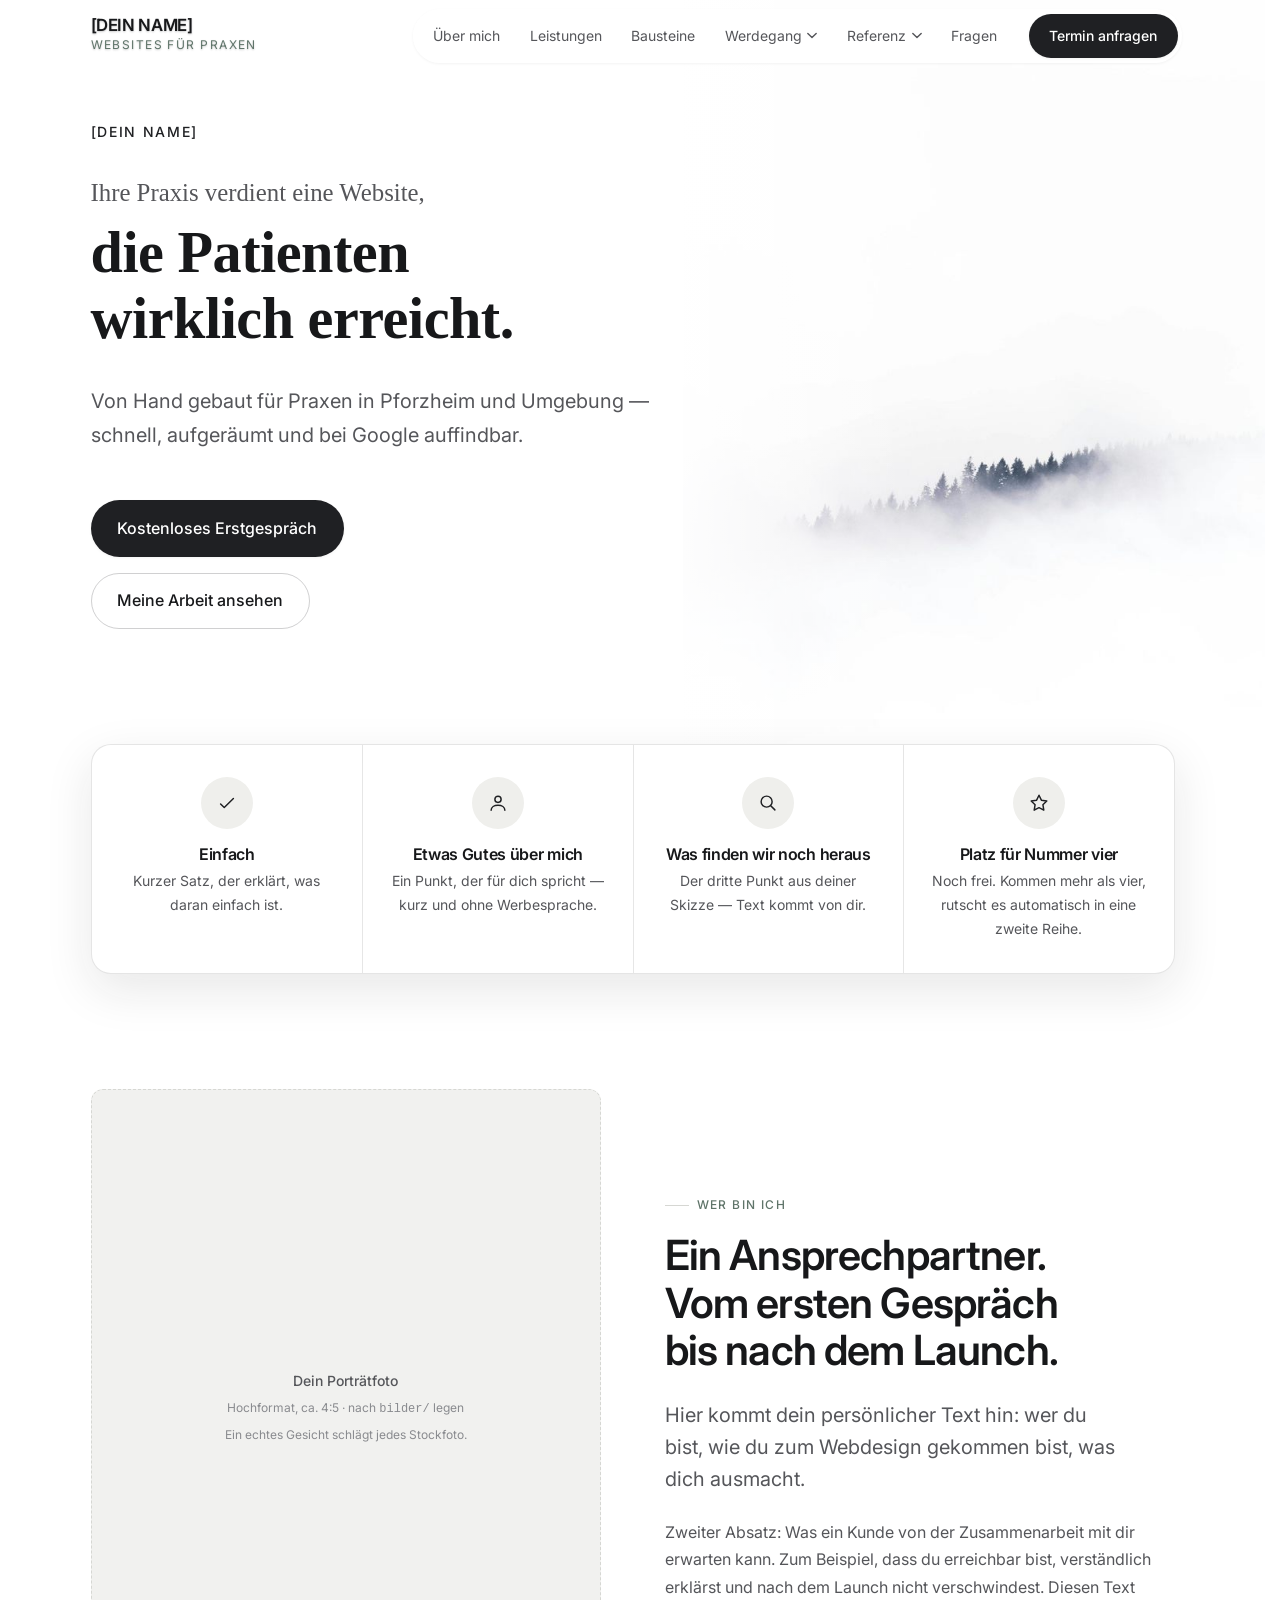
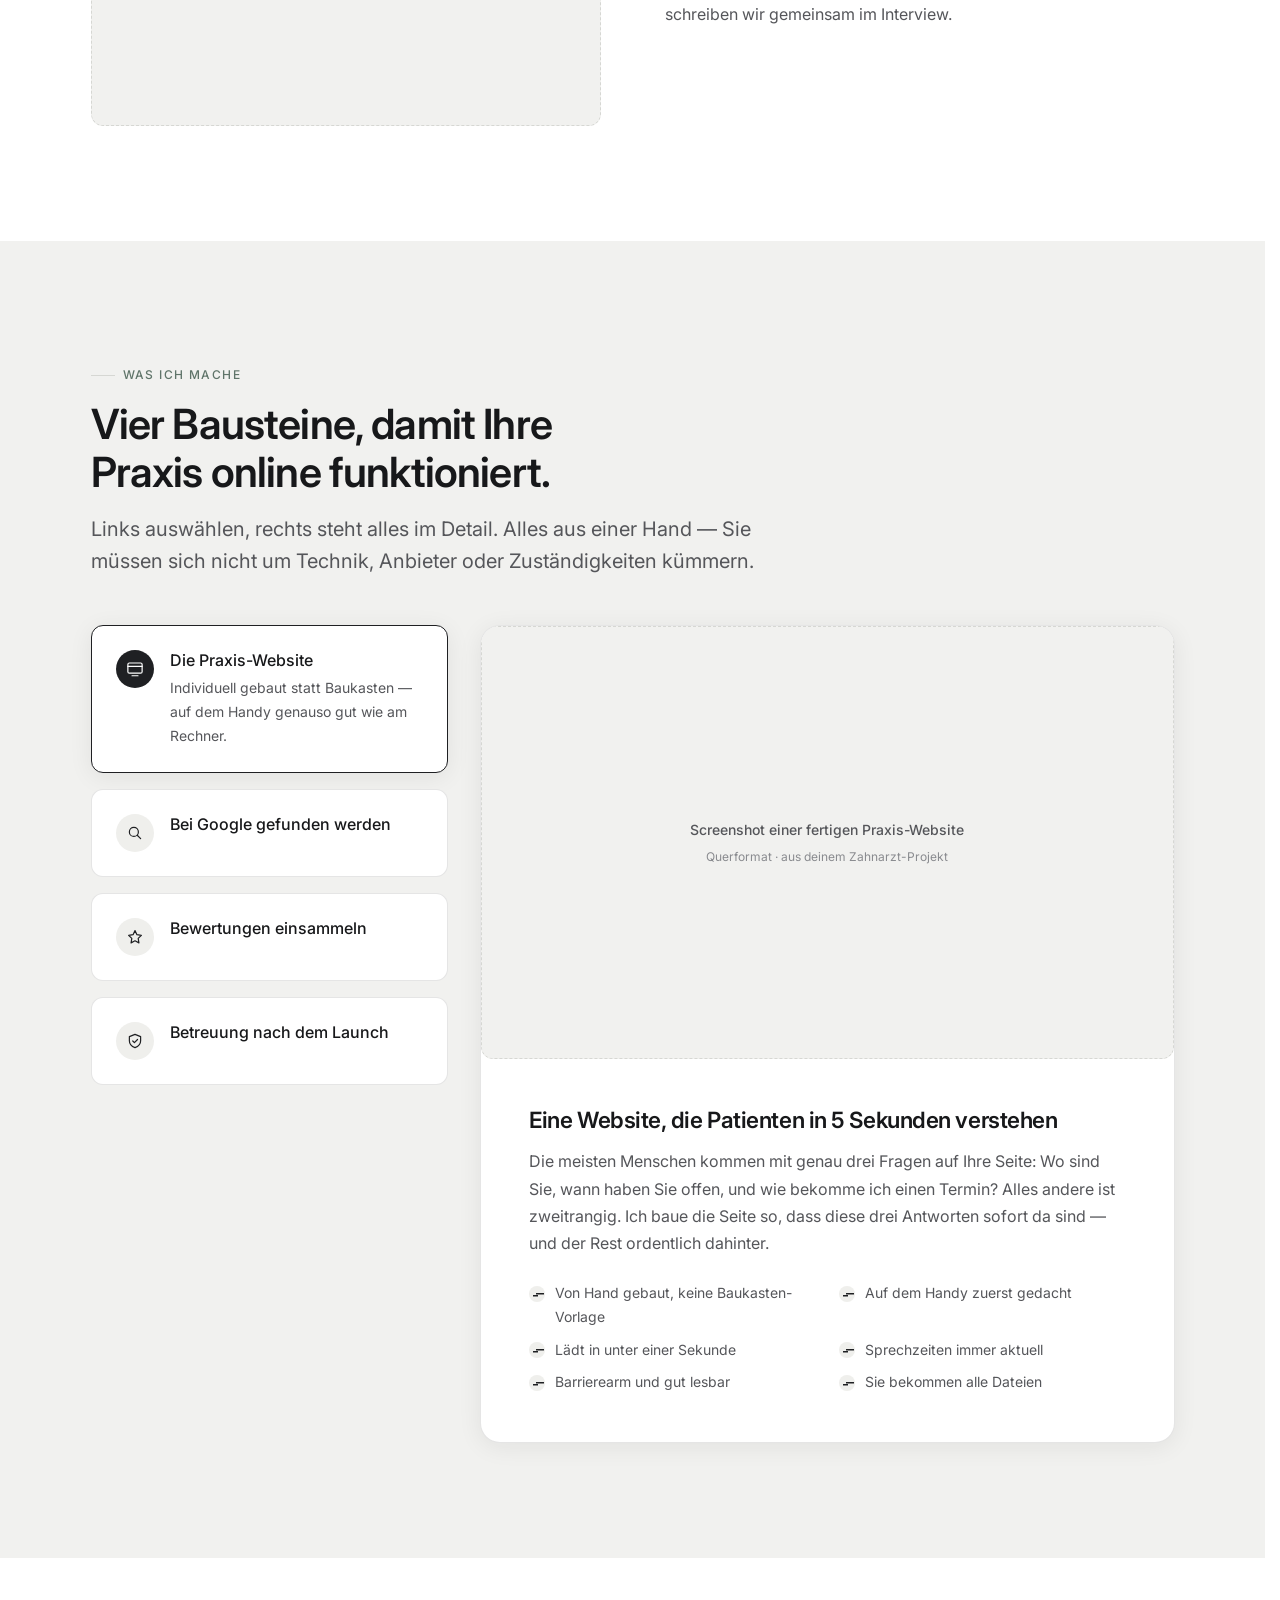
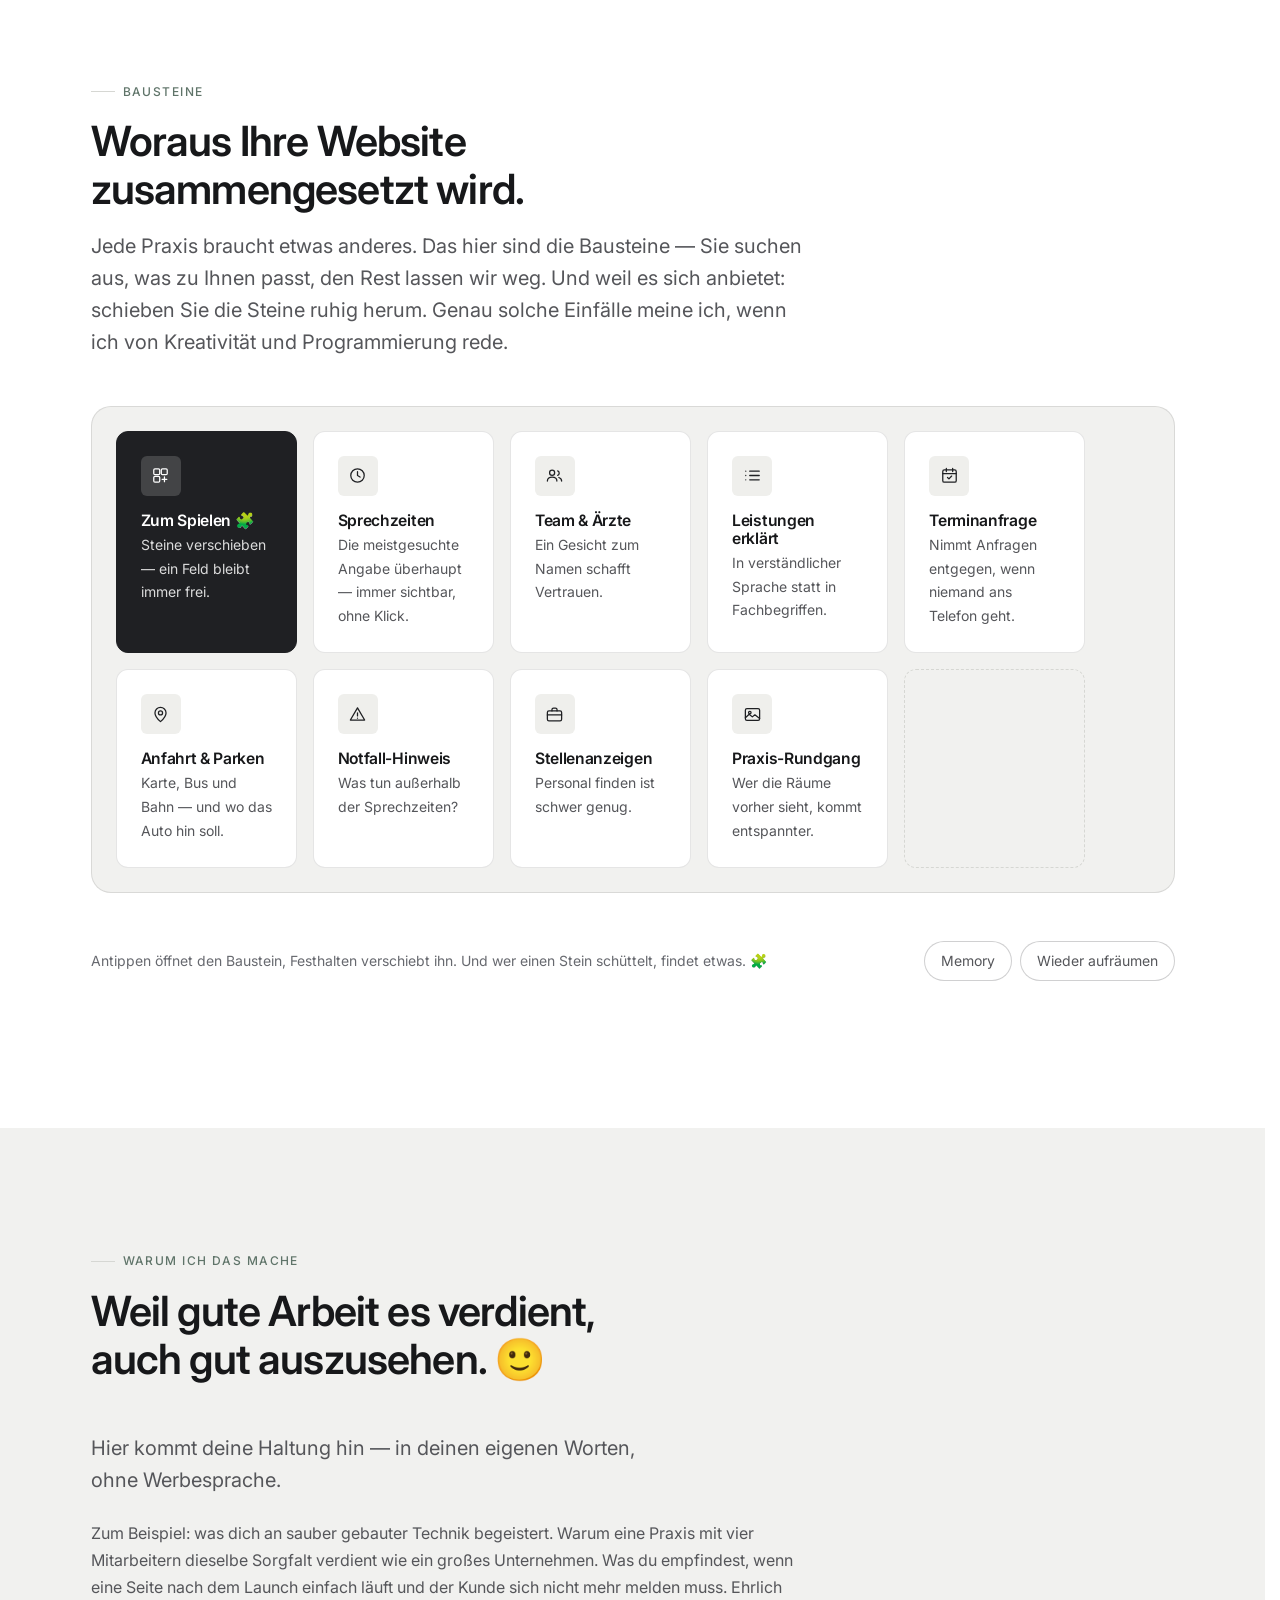
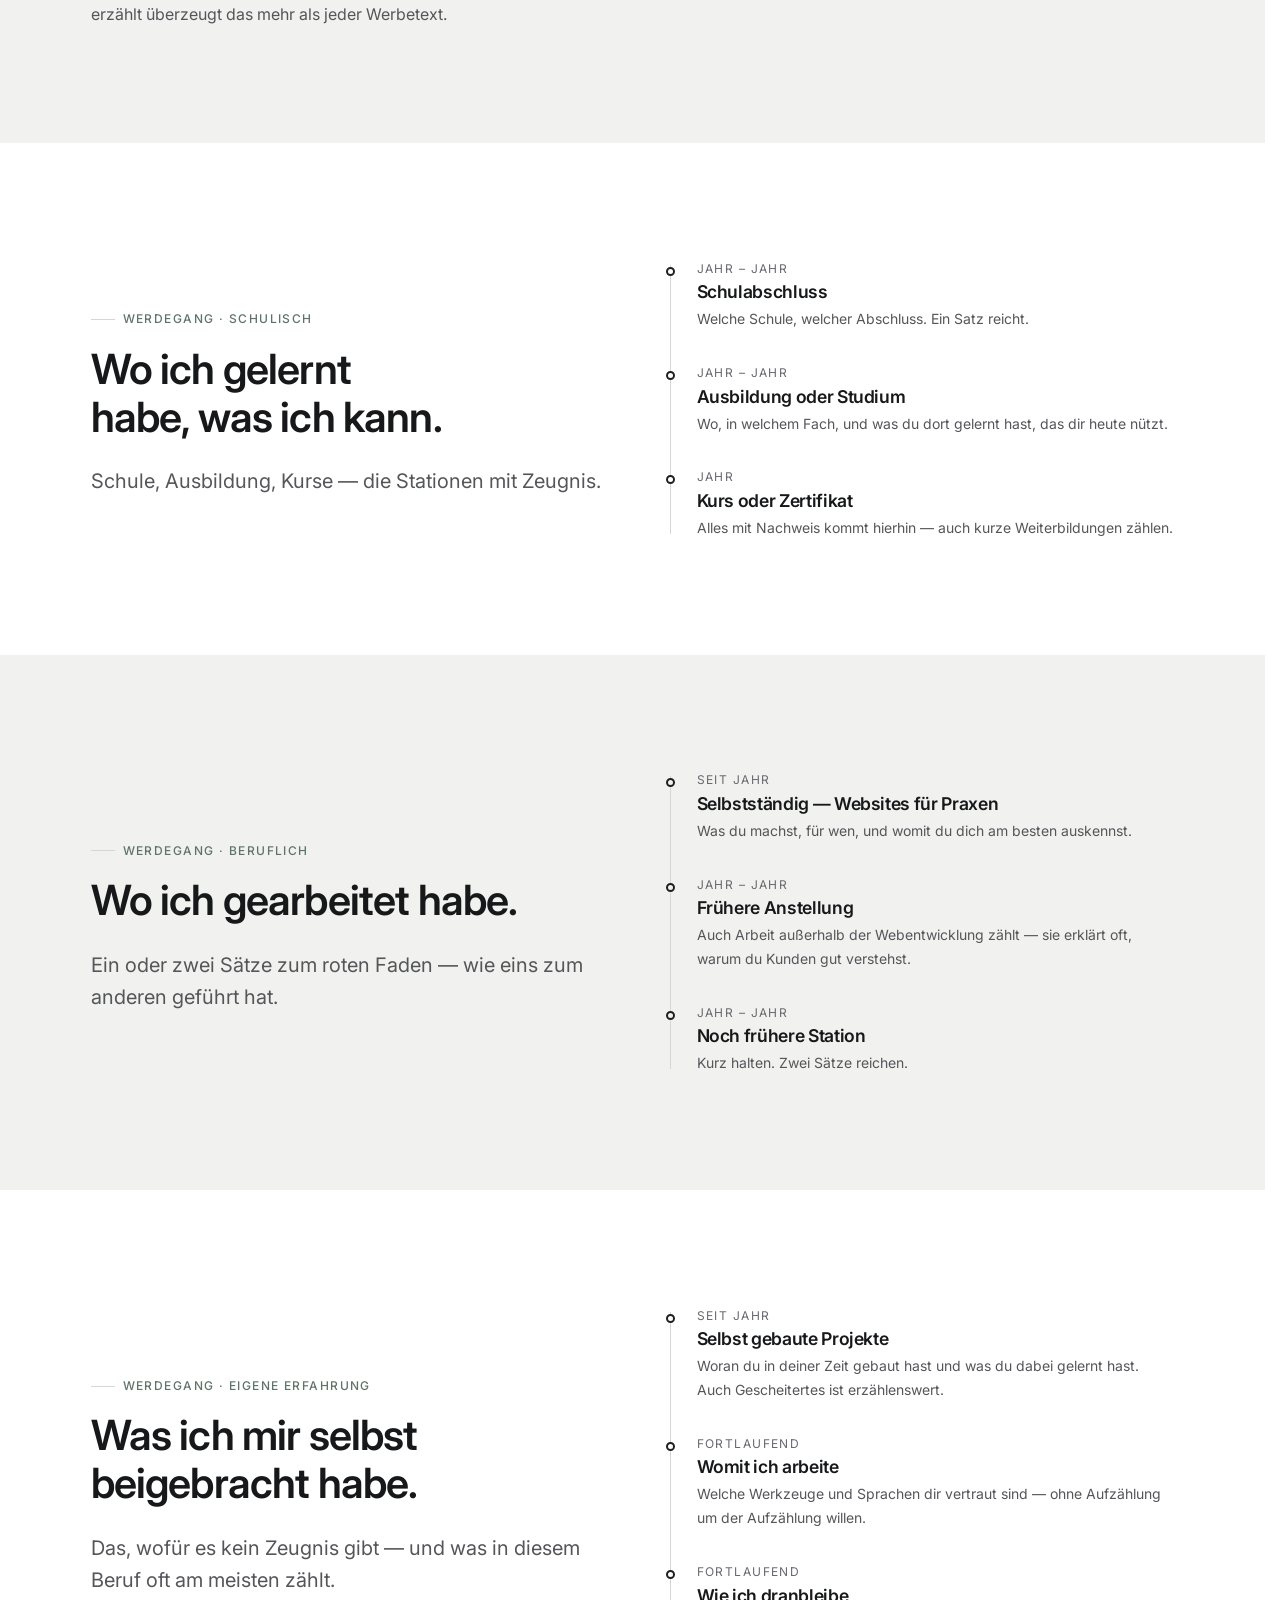
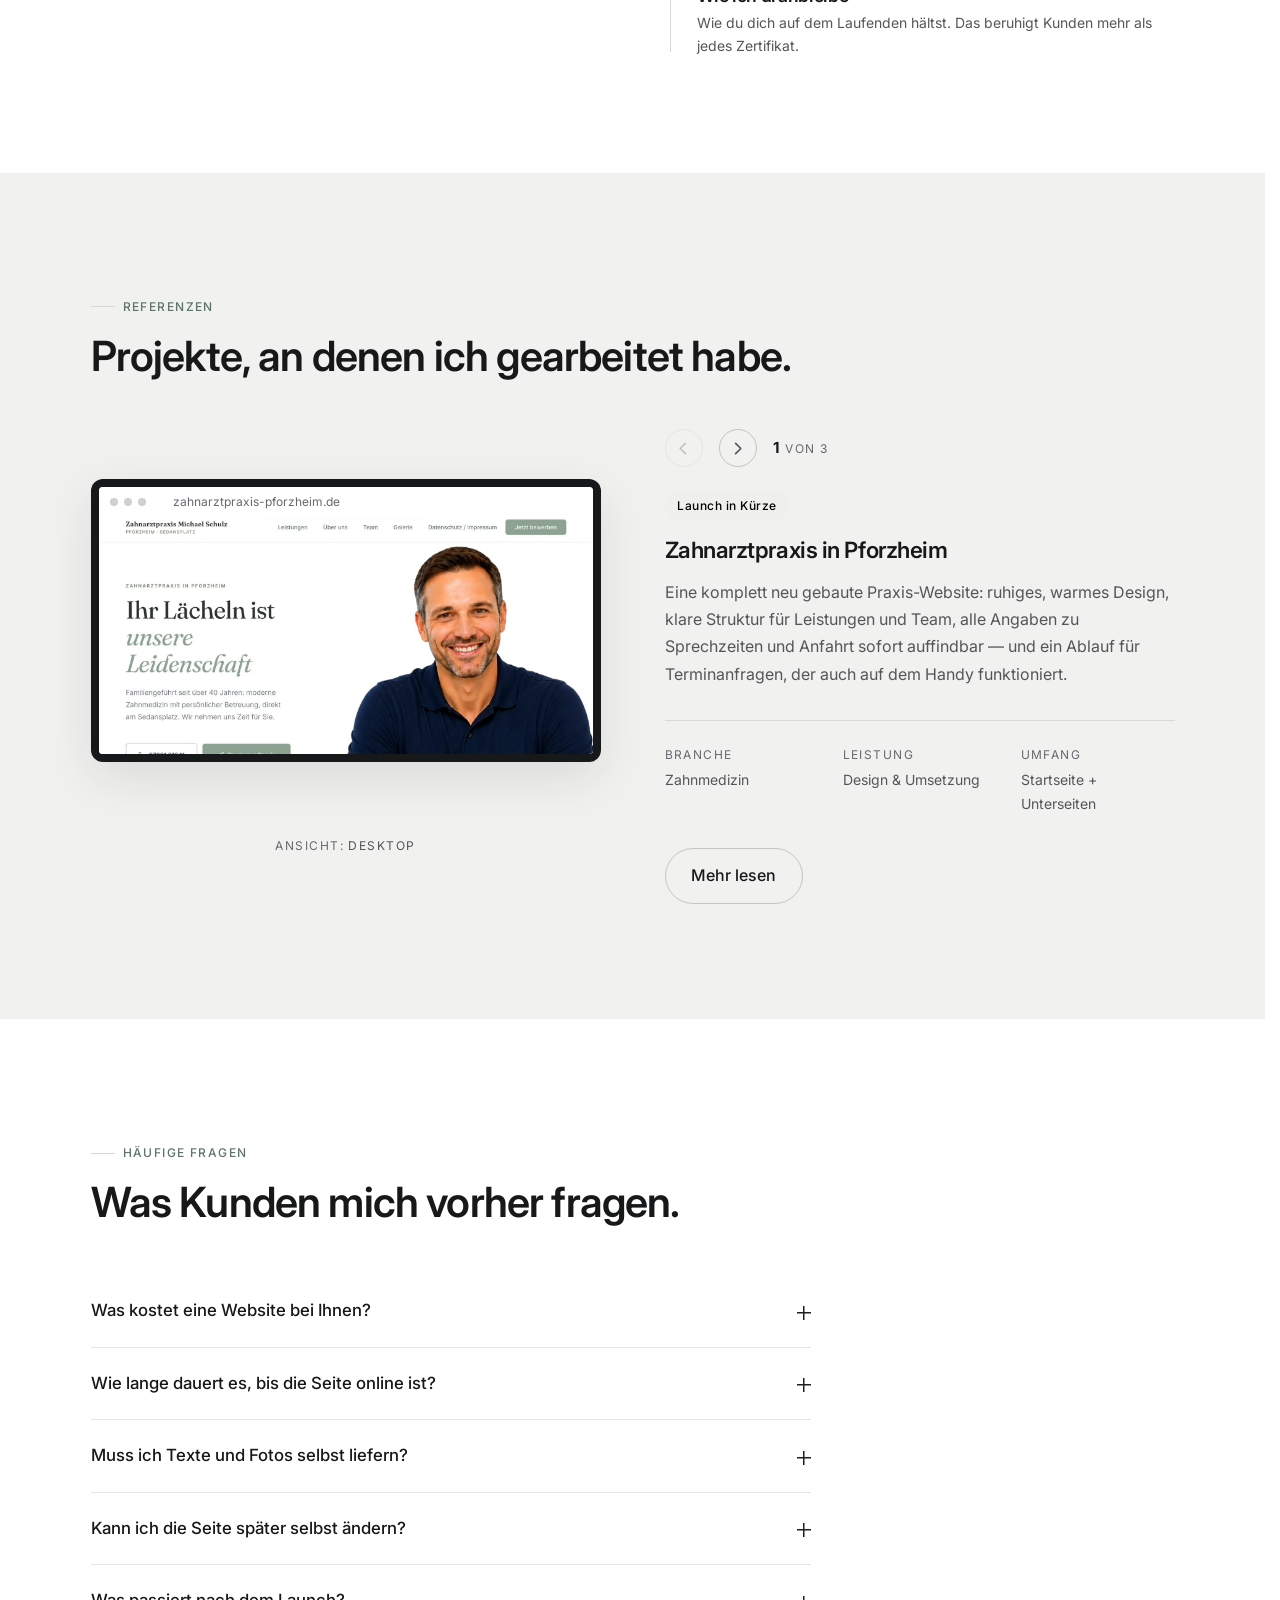
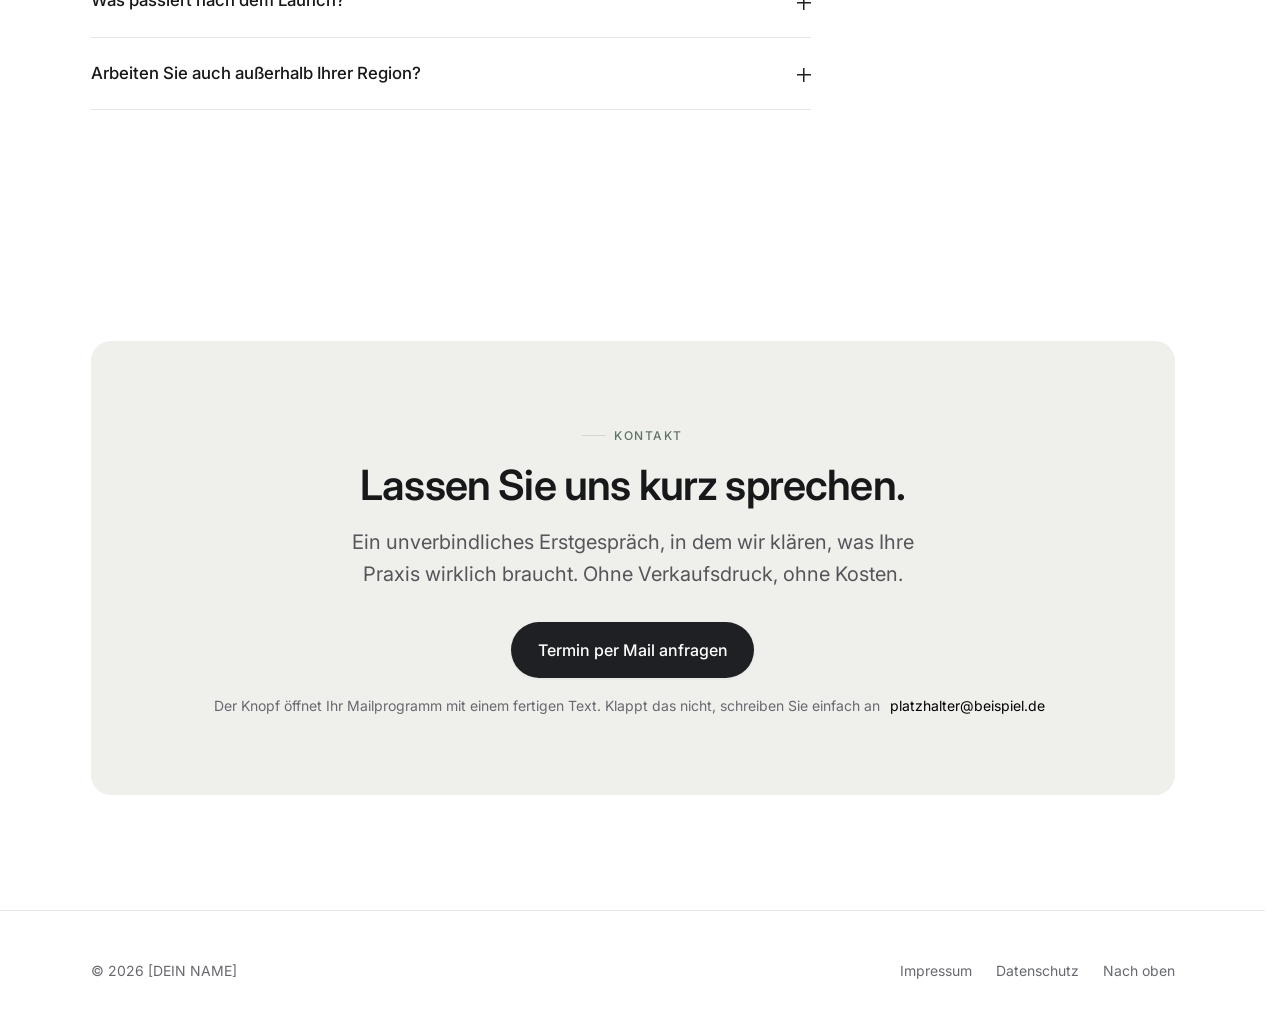
==== index.html @ b030d86e "Haus in der Leiste aller Unterseiten, Adresse wechselt mit dem Projekt Unterseiten haben jetzt alle " ====
<!DOCTYPE html>
<html lang="de">
<head>
  <meta charset="UTF-8" />
  <meta name="viewport" content="width=device-width, initial-scale=1.0" />

  <!-- ══ PLATZHALTER: Name, Titel und Beschreibung vor dem Launch ersetzen ══ -->
  <title>[DEIN NAME] — Websites für Arztpraxen</title>
  <meta name="description" content="Ich baue Websites für Arztpraxen und lokale Betriebe — persönlich betreut, schnell, bei Google auffindbar. Jetzt unverbindlich anfragen." />
  <meta name="theme-color" content="#1F2023" />

  <!-- ══ BAUSTELLEN-SPERRE ══
       Hält Google von der halbfertigen Seite fern. Die Seite bleibt
       über den Link ganz normal erreichbar.
       VOR DEM LAUNCH diese eine Zeile löschen — sonst findet dich niemand. -->
  <meta name="robots" content="noindex, nofollow" />

  <link rel="icon" href="data:," />

  <link rel="preconnect" href="https://fonts.googleapis.com" />
  <link rel="preconnect" href="https://fonts.gstatic.com" crossorigin />
  <link href="https://fonts.googleapis.com/css2?family=Inter:wght@400;500;600&display=swap" rel="stylesheet" />

  <link rel="stylesheet" href="CSS/tokens.css" />
  <link rel="stylesheet" href="CSS/styles.css" />

  <!-- ══ ZUFALLSSCHRIFT FÜR DIE ÜBERSCHRIFT ══
       Bei jedem Aufruf und jedem Neuladen bekommt die H1 eine andere
       Schrift. Bewusst hier oben und nicht in main.js: so steht die
       Schrift schon beim ersten Zeichnen fest und springt nicht
       nachträglich um. Geladen wird immer nur die eine ausgewählte
       Schrift, nicht alle sechs.
       Die Skalierung gleicht aus, dass Serifenschriften optisch
       kleiner wirken als Inter — sonst würde die Überschrift bei
       jedem Laden ihre Größe wechseln. -->
  <script>
    (function () {
      var SCHRIFTEN = [
        { name: 'Inter',               abruf: 'Inter:wght@400;600',                     ersatz: 'system-ui, sans-serif', skalierung: 1.00, gewicht: 600 },
        { name: 'Fraunces',            abruf: 'Fraunces:opsz,wght@9..144,400;9..144,600', ersatz: 'Georgia, serif',      skalierung: 0.97, gewicht: 600 },
        { name: 'Playfair Display',    abruf: 'Playfair+Display:wght@400;600',          ersatz: 'Georgia, serif',        skalierung: 1.00, gewicht: 600 },
        { name: 'Space Grotesk',       abruf: 'Space+Grotesk:wght@400;600',             ersatz: 'system-ui, sans-serif', skalierung: 0.98, gewicht: 600 },
        { name: 'Instrument Serif',    abruf: 'Instrument+Serif',                       ersatz: 'Georgia, serif',        skalierung: 1.14, gewicht: 400 },
        { name: 'Bricolage Grotesque', abruf: 'Bricolage+Grotesque:opsz,wght@12..96,400;12..96,600', ersatz: 'system-ui, sans-serif', skalierung: 0.96, gewicht: 600 }
      ];

      var gewaehlt = SCHRIFTEN[Math.floor(Math.random() * SCHRIFTEN.length)];

      var link = document.createElement('link');
      link.rel = 'stylesheet';
      link.href = 'https://fonts.googleapis.com/css2?family=' + gewaehlt.abruf + '&display=swap';
      document.head.appendChild(link);

      var wurzel = document.documentElement;
      wurzel.style.setProperty('--titel-schrift', "'" + gewaehlt.name + "', " + gewaehlt.ersatz);
      wurzel.style.setProperty('--titel-skalierung', gewaehlt.skalierung);
      wurzel.style.setProperty('--titel-gewicht', gewaehlt.gewicht);
      wurzel.dataset.titelschrift = gewaehlt.name;
    })();
  </script>
</head>

<body>

<a class="skip-link" href="#inhalt">Zum Inhalt springen</a>

<!-- ══════════ LOGO ══════════
     Steht ganz oben auf der Seite und scrollt normal mit weg — bewusst
     NICHT in der festen Leiste, damit es ohne Effekt verschwindet.
     Sobald es weg ist, übernimmt der Haus-Knopf unten rechts. -->
<div class="logo-band">
  <div class="container">
    <a class="nav-logo" href="#willkommen">
      [DEIN NAME]
      <small>Websites für Praxen</small>
    </a>
  </div>
</div>


<!-- ══════════ KOPFLEISTE ══════════ -->
<header class="nav">
  <div class="container">

    <button class="nav-toggle" type="button" aria-expanded="false" aria-controls="hauptmenue">
      <span class="nav-toggle-striche" aria-hidden="true">
        <span></span><span></span><span></span>
      </span>
      <span class="sr-only">Menü öffnen</span>
    </button>

    <nav class="nav-links" id="hauptmenue" aria-label="Hauptmenü">

      <!-- Übernimmt, sobald das Logo weggescrollt ist. Bewusst ein
           ganz normaler Menüpunkt, kein Knopf — er dimmt und leuchtet
           beim Scanner genauso mit wie die anderen. -->
      <a class="nav-heim" href="#willkommen" aria-label="Zurück nach oben" title="Nach oben">
        <svg viewBox="0 0 24 24" fill="none" stroke="currentColor" stroke-width="1.7"
             stroke-linecap="round" stroke-linejoin="round" aria-hidden="true">
          <path d="M3.5 10.6L12 3.8l8.5 6.8" />
          <path d="M5.6 9.4V20h12.8V9.4" />
          <path d="M9.9 20v-5.4h4.2V20" />
        </svg>
      </a>

      <a href="#ueber">Über mich</a>
      <a href="#leistungen">Leistungen</a>
      <a href="#bausteine">Bausteine</a>

      <!-- Werdegang steckt in drei Blöcken — das Untermenü springt
           direkt zum richtigen. Keine eigenen Seiten. -->
      <div class="nav-gruppe">
        <button class="nav-aufklapp" type="button"
                aria-expanded="false" aria-controls="untermenue-werdegang">
          Werdegang
          <svg class="nav-pfeil" viewBox="0 0 12 8" aria-hidden="true">
            <path d="M1 1.6L6 6.4L11 1.6" fill="none" stroke="currentColor"
                  stroke-width="1.7" stroke-linecap="round" stroke-linejoin="round" />
          </svg>
        </button>
        <div class="nav-untermenue" id="untermenue-werdegang" hidden>
          <a href="#schulisch">Schulisch</a>
          <a href="#beruflich">Beruflich</a>
          <a href="#eigene-erfahrung">Eigene Erfahrung</a>
        </div>
      </div>

      <!-- Aufklapper: der Auslöser ist bewusst ein Knopf, kein Link.
           Der Weg zum Abschnitt selbst steht als erster Eintrag drin. -->
      <div class="nav-gruppe">
        <button class="nav-aufklapp" type="button"
                aria-expanded="false" aria-controls="untermenue-arbeiten">
          Referenz
          <svg class="nav-pfeil" viewBox="0 0 12 8" aria-hidden="true">
            <path d="M1 1.6L6 6.4L11 1.6" fill="none" stroke="currentColor"
                  stroke-width="1.7" stroke-linecap="round" stroke-linejoin="round" />
          </svg>
        </button>
        <div class="nav-untermenue" id="untermenue-arbeiten" hidden>
          <a href="#referenz">Referenz auf der Startseite</a>
          <a href="HTML/portfolio.html">Portfolio &amp; Arbeiten</a>
        </div>
      </div>

      <a href="#faq">Fragen</a>
      <a class="btn btn--primary" href="#kontakt" data-mail="link">Termin anfragen</a>
    </nav>

  </div>
</header>


<main id="inhalt">

  <!-- ══════════ 1. WILLKOMMEN ══════════ -->
  <!-- data-hintergrund schaltet zwischen Video und Standbild um:
       "video" = Film läuft, alles andere = nur das Bild. Eine Zeile,
       falls du dich dagegen entscheidest. -->
  <section class="hero" id="willkommen" data-hintergrund="video">
    <!-- ══ BILDFLÄCHE ══
         Das Standbild liegt immer darunter: es ist sofort da, dient
         als Rückfall und bleibt stehen, wenn der Film nicht starten
         darf — bei reduzierter Bewegung oder im Datensparmodus.
         Drei Größen: das Handy lädt 19 KB, der Rechner 72 KB. -->
    <div class="hero-bild" aria-hidden="true">
      <img src="bilder/wallpaper_version1_1600.jpg"
           srcset="bilder/wallpaper_version1_800.jpg   800w,
                   bilder/wallpaper_version1_1600.jpg 1600w,
                   bilder/wallpaper_version1.jpg      3000w"
           sizes="(min-width: 940px) 46vw, 100vw"
           alt="" fetchpriority="high" decoding="async" />

      <!-- Kein Player: ohne Bedienelemente, ohne Ton, in Endlosschleife.
           muted und playsinline sind Pflicht, sonst startet iOS nicht.

           Die Datei enthält den Film zweimal: einmal vorwärts, dann
           rückwärts zurück. Dadurch wirkt die Schleife wie ein Hin
           und Her statt wie ein harter Schnitt — und der Browser
           spielt einfach ganz normal ab. Rückwärts abspielen kann er
           von sich aus nämlich nicht.
           Erzeugt aus wallpaper_video_version2.mp4, siehe HINWEIS.txt. -->
      <video class="hero-video" loop muted playsinline preload="auto"
             poster="bilder/wallpaper_version1_800.jpg" tabindex="-1">
        <source src="videos/wallpaper_version2_pendel.mp4" type="video/mp4" />
      </video>
    </div>

    <div class="container hero-inhalt reveal">

      <p class="wortmarke">[DEIN NAME]</p>

      <!-- Zweistufige Überschrift: ruhiger Einstieg, große Aussage.
           Bewusst EIN <h1> mit zwei Zeilen statt zwei Überschriften —
           optisch zwei Ebenen, für Google und Screenreader aber ein
           zusammenhängender Satz. -->
      <h1 class="hero-titel">
        <span class="titel-klein">Ihre Praxis verdient eine Website,</span>
        <!-- Geschütztes Leerzeichen: "wirklich erreicht." darf nicht
             getrennt werden. -->
        <span class="titel-gross">die Patienten wirklich&nbsp;erreicht.</span>
      </h1>

      <p class="lead">
        Von Hand gebaut für Praxen in
        <span class="platzhalter">Pforzheim und Umgebung</span> —
        schnell, aufgeräumt und bei Google auffindbar.
      </p>

      <div class="btn-row">
        <a class="btn btn--primary" href="#kontakt" data-mail="link">Kostenloses Erstgespräch</a>
        <a class="btn btn--ghost" href="#referenz">Meine Arbeit ansehen</a>
      </div>

    </div>
  </section>


  <!-- ══════════ ZWISCHENSTÜCK ══════════
       Liegt halb im Hintergrundbild, halb im nächsten Abschnitt.
       Vier Punkte, getrennt durch senkrechte Striche. Kommen mehr
       dazu, bricht die Leiste von selbst in eine zweite Reihe um. -->
  <div class="container zwischenstueck reveal">
    <ul class="leistungsleiste">

      <li class="leistung">
        <span class="leistung-symbol" aria-hidden="true">
          <svg viewBox="0 0 24 24" fill="none" stroke="currentColor" stroke-width="1.6"
               stroke-linecap="round" stroke-linejoin="round">
            <path d="M5 13l4 4L19 7" />
          </svg>
        </span>
        <h3 class="platzhalter">Einfach</h3>
        <p class="platzhalter">
          Kurzer Satz, der erklärt, was daran einfach ist.
        </p>
      </li>

      <li class="leistung">
        <span class="leistung-symbol" aria-hidden="true">
          <svg viewBox="0 0 24 24" fill="none" stroke="currentColor" stroke-width="1.6"
               stroke-linecap="round" stroke-linejoin="round">
            <circle cx="12" cy="8" r="3.4" />
            <path d="M4.5 20c0-3.6 3.4-5.6 7.5-5.6s7.5 2 7.5 5.6" />
          </svg>
        </span>
        <h3 class="platzhalter">Etwas Gutes über mich</h3>
        <p class="platzhalter">
          Ein Punkt, der für dich spricht — kurz und ohne Werbesprache.
        </p>
      </li>

      <li class="leistung">
        <span class="leistung-symbol" aria-hidden="true">
          <svg viewBox="0 0 24 24" fill="none" stroke="currentColor" stroke-width="1.6"
               stroke-linecap="round" stroke-linejoin="round">
            <circle cx="10.5" cy="10.5" r="6" />
            <path d="M15 15l4.5 4.5" />
          </svg>
        </span>
        <h3 class="platzhalter">Was finden wir noch heraus</h3>
        <p class="platzhalter">
          Der dritte Punkt aus deiner Skizze — Text kommt von dir.
        </p>
      </li>

      <li class="leistung">
        <span class="leistung-symbol" aria-hidden="true">
          <svg viewBox="0 0 24 24" fill="none" stroke="currentColor" stroke-width="1.6"
               stroke-linecap="round" stroke-linejoin="round">
            <path d="M12 3.5l2.6 5.4 5.9.85-4.25 4.15 1 5.9L12 17.05 6.75 19.8l1-5.9L3.5 9.75l5.9-.85z" />
          </svg>
        </span>
        <h3 class="platzhalter">Platz für Nummer vier</h3>
        <p class="platzhalter">
          Noch frei. Kommen mehr als vier, rutscht es automatisch
          in eine zweite Reihe.
        </p>
      </li>

    </ul>
  </div>


  <!-- ══════════ 2. WER BIN ICH ══════════ -->
  <section class="section" id="ueber">
    <div class="container">
      <div class="split split--media-left">

        <div class="reveal">
          <span class="label">Wer bin ich</span>
          <h2>Ein Ansprechpartner. Vom ersten Gespräch bis nach dem Launch.</h2>
          <p class="lead" style="margin-top: var(--space-3);">
            <span class="platzhalter">
              Hier kommt dein persönlicher Text hin: wer du bist, wie du zum Webdesign
              gekommen bist, was dich ausmacht.
            </span>
          </p>
          <p style="margin-top: var(--space-3); color: var(--text-mid);">
            <span class="platzhalter">
              Zweiter Absatz: Was ein Kunde von der Zusammenarbeit mit dir erwarten kann.
              Zum Beispiel, dass du erreichbar bist, verständlich erklärst und nach dem
              Launch nicht verschwindest. Diesen Text schreiben wir gemeinsam im Interview.
            </span>
          </p>
        </div>

        <div class="reveal">
          <div class="image-slot ratio-portrait">
            <!-- Wenn dein Foto da ist: <img src="bilder/kevin.jpg" alt="Porträt von [DEIN NAME]" /> -->
            <div class="image-slot-note">
              <strong>Dein Porträtfoto</strong>
              <small>Hochformat, ca. 4:5 · nach <code>bilder/</code> legen</small>
              <small>Ein echtes Gesicht schlägt jedes Stockfoto.</small>
            </div>
          </div>
        </div>

      </div>
    </div>
  </section>


  <!-- ══════════ 3. WAS ICH MACHE ══════════ -->
  <section class="section section--soft" id="leistungen">
    <div class="container">

      <div class="section-head reveal">
        <span class="label">Was ich mache</span>
        <h2>Vier Bausteine, damit Ihre Praxis online funktioniert.</h2>
        <p class="lead">
          Links auswählen, rechts steht alles im Detail. Alles aus einer Hand —
          Sie müssen sich nicht um Technik, Anbieter oder Zuständigkeiten kümmern.
        </p>
      </div>

      <!-- ══ AUSWAHLGALERIE ══
           Links die Auswahl, rechts das Detailfenster. Aufgebaut als
           echte Reiter (role="tab"), damit es auch mit der Tastatur und
           mit Screenreadern funktioniert. Pfeiltasten blättern durch. -->
      <div class="auswahl reveal">

        <ul class="auswahl-liste" role="tablist" aria-label="Leistungen" aria-orientation="vertical">

          <li>
            <button class="auswahl-knopf" type="button" role="tab"
                    id="tab-website" aria-controls="panel-website" aria-selected="true">
              <span class="auswahl-symbol" aria-hidden="true">
                <svg viewBox="0 0 24 24" fill="none" stroke="currentColor" stroke-width="1.6"
                     stroke-linecap="round" stroke-linejoin="round">
                  <rect x="2.5" y="4" width="19" height="13.5" rx="2" />
                  <path d="M2.5 8.5h19M8 21h8" />
                </svg>
              </span>
              <span>
                <span class="auswahl-titel">Die Praxis-Website</span>
                <span class="auswahl-kurz">Individuell gebaut statt Baukasten — auf dem Handy genauso gut wie am Rechner.</span>
              </span>
            </button>
          </li>

          <li>
            <button class="auswahl-knopf" type="button" role="tab"
                    id="tab-google" aria-controls="panel-google" aria-selected="false" tabindex="-1">
              <span class="auswahl-symbol" aria-hidden="true">
                <svg viewBox="0 0 24 24" fill="none" stroke="currentColor" stroke-width="1.6"
                     stroke-linecap="round" stroke-linejoin="round">
                  <circle cx="10.5" cy="10.5" r="6" />
                  <path d="M15 15l4.5 4.5" />
                </svg>
              </span>
              <span>
                <span class="auswahl-titel">Bei Google gefunden werden</span>
                <span class="auswahl-kurz">Damit Sie erscheinen, wenn jemand in Ihrer Stadt nach einer Praxis sucht.</span>
              </span>
            </button>
          </li>

          <li>
            <button class="auswahl-knopf" type="button" role="tab"
                    id="tab-bewertungen" aria-controls="panel-bewertungen" aria-selected="false" tabindex="-1">
              <span class="auswahl-symbol" aria-hidden="true">
                <svg viewBox="0 0 24 24" fill="none" stroke="currentColor" stroke-width="1.6"
                     stroke-linecap="round" stroke-linejoin="round">
                  <path d="M12 3.5l2.6 5.4 5.9.85-4.25 4.15 1 5.9L12 17.05 6.75 19.8l1-5.9L3.5 9.75l5.9-.85z" />
                </svg>
              </span>
              <span>
                <span class="auswahl-titel">Bewertungen einsammeln</span>
                <span class="auswahl-kurz">Zufriedene Patienten hinterlassen eine Rezension, ohne dass Sie danach fragen müssen.</span>
              </span>
            </button>
          </li>

          <li>
            <button class="auswahl-knopf" type="button" role="tab"
                    id="tab-betreuung" aria-controls="panel-betreuung" aria-selected="false" tabindex="-1">
              <span class="auswahl-symbol" aria-hidden="true">
                <svg viewBox="0 0 24 24" fill="none" stroke="currentColor" stroke-width="1.6"
                     stroke-linecap="round" stroke-linejoin="round">
                  <path d="M12 3.2l7.5 3v5.4c0 4.4-3.1 7.6-7.5 9.2-4.4-1.6-7.5-4.8-7.5-9.2V6.2z" />
                  <path d="M9 12l2.2 2.2L15.4 10" />
                </svg>
              </span>
              <span>
                <span class="auswahl-titel">Betreuung nach dem Launch</span>
                <span class="auswahl-kurz">Hosting, Sicherheitszertifikat und Änderungen — Sie kümmern sich um nichts.</span>
              </span>
            </button>
          </li>

        </ul>

        <!-- Unter 940px zeigt main.js das hier als Pop-up-Fenster,
             darüber steht es ganz normal rechts daneben. -->
        <dialog class="auswahl-fenster" aria-label="Leistung im Detail">
        <button class="auswahl-fenster-zu" type="button" data-fenster-zu aria-label="Fenster schließen">&times;</button>
        <div class="auswahl-detail">

          <!-- ── Detail 1 ── -->
          <div class="auswahl-panel is-aktiv" id="panel-website"
               role="tabpanel" aria-labelledby="tab-website" tabindex="0">
            <article class="panel-karte">
              <div class="image-slot ratio-wide">
                <div class="image-slot-note">
                  <strong>Screenshot einer fertigen Praxis-Website</strong>
                  <small>Querformat · aus deinem Zahnarzt-Projekt</small>
                </div>
              </div>
              <div class="panel-inhalt">
                <h3>Eine Website, die Patienten in 5 Sekunden verstehen</h3>
                <p>
                  Die meisten Menschen kommen mit genau drei Fragen auf Ihre Seite:
                  Wo sind Sie, wann haben Sie offen, und wie bekomme ich einen Termin?
                  Alles andere ist zweitrangig. Ich baue die Seite so, dass diese drei
                  Antworten sofort da sind — und der Rest ordentlich dahinter.
                </p>
                <ul class="haken-liste">
                  <li>Von Hand gebaut, keine Baukasten-Vorlage</li>
                  <li>Auf dem Handy zuerst gedacht</li>
                  <li>Lädt in unter einer Sekunde</li>
                  <li>Sprechzeiten immer aktuell</li>
                  <li>Barrierearm und gut lesbar</li>
                  <li>Sie bekommen alle Dateien</li>
                </ul>
              </div>
            </article>
          </div>

          <!-- ── Detail 2 ── -->
          <div class="auswahl-panel" id="panel-google"
               role="tabpanel" aria-labelledby="tab-google" tabindex="0" hidden>
            <article class="panel-karte">
              <div class="image-slot ratio-wide">
                <div class="image-slot-note">
                  <strong>Google-Suchergebnis der Praxis</strong>
                  <small>Screenshot · zeigt Eintrag mit Karte und Sprechzeiten</small>
                </div>
              </div>
              <div class="panel-inhalt">
                <h3>Sichtbar sein, wenn jemand in Ihrer Stadt sucht</h3>
                <p>
                  Eine schöne Website nützt wenig, wenn niemand sie findet. Der größte
                  Hebel für eine Praxis ist nicht die Website selbst, sondern der
                  Google-Eintrag daneben: Karte, Sprechzeiten, Telefonnummer, Fotos.
                  Den richte ich vollständig ein und verbinde ihn sauber mit Ihrer Seite.
                </p>
                <ul class="haken-liste">
                  <li>Google-Unternehmensprofil eingerichtet</li>
                  <li>Sprechzeiten und Feiertage gepflegt</li>
                  <li>Lokale Suchbegriffe hinterlegt</li>
                  <li>Karte und Anfahrt verknüpft</li>
                  <li>Technische Grundlagen erledigt</li>
                  <li>Verständlicher Bericht statt Fachchinesisch</li>
                </ul>
              </div>
            </article>
          </div>

          <!-- ── Detail 3 ── -->
          <div class="auswahl-panel" id="panel-bewertungen"
               role="tabpanel" aria-labelledby="tab-bewertungen" tabindex="0" hidden>
            <article class="panel-karte">
              <div class="image-slot ratio-wide">
                <div class="image-slot-note">
                  <strong>Bewertungskarte für den Empfang</strong>
                  <small>Foto oder Entwurf der Karte mit QR-Code</small>
                </div>
              </div>
              <div class="panel-inhalt">
                <h3>Gute Bewertungen kommen nicht von allein</h3>
                <p>
                  Zufriedene Patienten schreiben selten von sich aus etwas. Unzufriedene
                  fast immer. Genau deshalb steht bei vielen guten Praxen eine mittelmäßige
                  Bewertung. Die Lösung ist kein Trick, sondern ein einfacher Weg: eine
                  Karte am Empfang, ein Scan, zwei Klicks — fertig.
                </p>
                <ul class="haken-liste">
                  <li>Karte mit QR-Code fürs Wartezimmer</li>
                  <li>Direkt zur Bewertungsseite</li>
                  <li>Kurzanleitung fürs Team</li>
                  <li>Bewertungen auf der Website anzeigen</li>
                  <li>Vorlagen zum Antworten</li>
                  <li>Alles im Rahmen der Google-Regeln</li>
                </ul>
              </div>
            </article>
          </div>

          <!-- ── Detail 4 ── -->
          <div class="auswahl-panel" id="panel-betreuung"
               role="tabpanel" aria-labelledby="tab-betreuung" tabindex="0" hidden>
            <article class="panel-karte">
              <div class="image-slot ratio-wide">
                <div class="image-slot-note">
                  <strong>Bild zur Betreuung</strong>
                  <small>z. B. du am Rechner, oder ein ruhiges Symbolbild</small>
                </div>
              </div>
              <div class="panel-inhalt">
                <h3>Nach dem Launch fängt es erst an</h3>
                <p>
                  Die meisten Praxis-Websites sehen im ersten Jahr gut aus und im dritten
                  veraltet. Nicht weil sie schlecht gebaut waren, sondern weil sich niemand
                  mehr gekümmert hat. Neue Sprechzeiten, Urlaub, eine neue Kollegin — das
                  sind fünf Minuten Arbeit, für die man aber jemanden erreichen muss.
                </p>
                <ul class="haken-liste">
                  <li>Hosting und Sicherheitszertifikat</li>
                  <li>Änderungen ohne Extra-Angebot</li>
                  <li>Regelmäßige Aktualisierungen</li>
                  <li>Sicherungskopien</li>
                  <li>Ein fester Ansprechpartner</li>
                  <li>Jederzeit kündbar</li>
                </ul>
              </div>
            </article>
          </div>

        </div>
        </dialog>
      </div>
    </div>
  </section>


  <!-- ══════════ GALERIE: BAUSTEINE ══════════
       Kacheln unterschiedlicher Größe, wie in der Skizze. Statt leerer
       Bilderrahmen zeigt die Galerie hier, woraus eine Praxis-Website
       zusammengesetzt wird — Inhalt, den es schon gibt. Sobald echte
       Projekte da sind, kann jede Kachel einen Screenshot bekommen. -->
  <section class="section" id="bausteine">
    <div class="container">

      <div class="section-head reveal">
        <span class="label">Bausteine</span>
        <h2>Woraus Ihre Website zusammengesetzt wird.</h2>
        <p class="lead">
          Jede Praxis braucht etwas anderes. Das hier sind die Bausteine —
          Sie suchen aus, was zu Ihnen passt, den Rest lassen wir weg.
          Und weil es sich anbietet: schieben Sie die Steine ruhig herum.
          Genau solche Einfälle meine ich, wenn ich von Kreativität und
          Programmierung rede.
        </p>
      </div>

      <!-- Der graue Rahmen ist ein Spielfeld: main.js macht die Kacheln
           ab 720px Breite mit Maus und Finger verschiebbar. Ohne
           JavaScript bleibt es ein ganz normales Raster. -->
      <div class="spielfeld reveal">
      <ul class="bausteine">

        <li class="baustein baustein--spiel">
          <span class="baustein-symbol" aria-hidden="true">
            <svg viewBox="0 0 24 24" fill="none" stroke="currentColor" stroke-width="1.6"
                 stroke-linecap="round" stroke-linejoin="round">
              <rect x="3.5" y="3.5" width="7.5" height="7.5" rx="1.5" />
              <rect x="13" y="3.5" width="7.5" height="7.5" rx="1.5" />
              <rect x="3.5" y="13" width="7.5" height="7.5" rx="1.5" />
              <path d="M17 13.8v6M14 16.8h6" />
            </svg>
          </span>
          <div>
            <h3>Zum Spielen 🧩</h3>
            <p>Steine verschieben — ein Feld bleibt immer frei.</p>
            <div class="baustein-mehr" hidden>
              <p>Halten Sie einen Stein fest und schieben Sie ihn irgendwo hin — er rastet von selbst wieder ein, und der Stein, der dort lag, rückt auf den frei gewordenen Platz. Ein Feld bleibt dabei immer offen.</p>
              <p>Am Rechner steckt noch etwas darin: schütteln Sie einen Stein ein paar Mal hin und her.</p>
              <p>Warum das hier steht? Weil eine Website mehr sein darf als eine digitale Visitenkarte. Genau diese Art von Einfällen bringe ich mit — nicht als Selbstzweck, sondern dort, wo sie jemandem Freude macht.</p>
            </div>
          </div>
        </li>

        <li class="baustein">
          <span class="baustein-symbol" aria-hidden="true">
            <svg viewBox="0 0 24 24" fill="none" stroke="currentColor" stroke-width="1.6"
                 stroke-linecap="round" stroke-linejoin="round">
              <circle cx="12" cy="12" r="8.5" /><path d="M12 7.2V12l3.2 2" />
            </svg>
          </span>
          <div>
            <h3>Sprechzeiten</h3>
            <p>
              Die meistgesuchte Angabe überhaupt — immer sichtbar, ohne Klick.
            </p>
            <div class="baustein-mehr" hidden>
              <p>Die mit Abstand meistgesuchte Angabe auf jeder Praxis-Website. Deshalb steht sie bei mir immer sichtbar auf der Startseite — ohne Klick, ohne Suchen, ohne PDF.</p>
              <p>Dazu gehören auch die Ausnahmen: Urlaub, Feiertage, kurzfristige Änderungen. Die kann ich Ihnen in wenigen Minuten eintragen, oder Sie machen es selbst.</p>
              <p>Und weil Google dieselben Angaben aus Ihrem Unternehmensprofil zieht, halten wir beide Stellen im Gleichklang.</p>
            </div>
          </div>
        </li>

        <li class="baustein">
          <span class="baustein-symbol" aria-hidden="true">
            <svg viewBox="0 0 24 24" fill="none" stroke="currentColor" stroke-width="1.6"
                 stroke-linecap="round" stroke-linejoin="round">
              <circle cx="9" cy="8.5" r="3.2" />
              <path d="M3 19c0-3.2 2.7-5 6-5s6 1.8 6 5" />
              <path d="M16 6.2a3 3 0 010 5.6M17.5 14.5c2 .7 3.5 2.2 3.5 4.5" />
            </svg>
          </span>
          <div>
            <h3>Team &amp; Ärzte</h3>
            <p>Ein Gesicht zum Namen schafft Vertrauen.</p>
            <div class="baustein-mehr" hidden>
              <p>Wer weiß, wer ihn behandelt, kommt entspannter zum Termin. Das gilt besonders dort, wo Menschen Respekt vor dem Besuch haben.</p>
              <p>Ein Foto, der Name, die Rolle und ein oder zwei persönliche Sätze reichen völlig. Keine Lebensläufe, keine Titelketten.</p>
              <p>Nebenbei hilft die Seite beim Personalfinden: Bewerber schauen sich vorher an, mit wem sie arbeiten würden.</p>
            </div>
          </div>
        </li>

        <li class="baustein">
          <span class="baustein-symbol" aria-hidden="true">
            <svg viewBox="0 0 24 24" fill="none" stroke="currentColor" stroke-width="1.6"
                 stroke-linecap="round" stroke-linejoin="round">
              <path d="M8.5 6.5h12M8.5 12h12M8.5 17.5h12M3.5 6.5h.01M3.5 12h.01M3.5 17.5h.01" />
            </svg>
          </span>
          <div>
            <h3>Leistungen erklärt</h3>
            <p>In verständlicher Sprache statt in Fachbegriffen.</p>
            <div class="baustein-mehr" hidden>
              <p>Patienten suchen nach Beschwerden, nicht nach Fachbegriffen. Sie tippen nicht Endodontie ein, sondern Zahn tut weh.</p>
              <p>Deshalb schreibe ich Leistungen so, wie Sie sie im Sprechzimmer erklären würden — der Fachbegriff steht daneben, nicht davor.</p>
              <p>Das ist gleichzeitig der wirksamste Hebel dafür, dass Google Sie überhaupt zu diesen Suchen anzeigt.</p>
            </div>
          </div>
        </li>

        <li class="baustein">
          <span class="baustein-symbol" aria-hidden="true">
            <svg viewBox="0 0 24 24" fill="none" stroke="currentColor" stroke-width="1.6"
                 stroke-linecap="round" stroke-linejoin="round">
              <rect x="3.5" y="5" width="17" height="15.5" rx="2" />
              <path d="M3.5 9.5h17M8 3v4M16 3v4M9.5 14.5l1.8 1.8 3.4-3.6" />
            </svg>
          </span>
          <div>
            <h3>Terminanfrage</h3>
            <p>
              Nimmt Anfragen entgegen, wenn niemand ans Telefon geht.
            </p>
            <div class="baustein-mehr" hidden>
              <p>Ein großer Teil der Anfragen entsteht abends auf dem Sofa. Genau dann geht in der Praxis niemand ans Telefon.</p>
              <p>Ein einfaches Formular nimmt die Anfrage entgegen und schickt sie Ihnen als Mail. Sie melden sich am nächsten Morgen zurück — der Patient hat trotzdem sofort das Gefühl, angekommen zu sein.</p>
              <p>Das entlastet den Empfang spürbar. Später lässt sich daraus ein richtiger Terminkalender machen, wenn Sie das wollen.</p>
            </div>
          </div>
        </li>

        <li class="baustein">
          <span class="baustein-symbol" aria-hidden="true">
            <svg viewBox="0 0 24 24" fill="none" stroke="currentColor" stroke-width="1.6"
                 stroke-linecap="round" stroke-linejoin="round">
              <path d="M12 21s7-6.1 7-11a7 7 0 10-14 0c0 4.9 7 11 7 11z" />
              <circle cx="12" cy="10" r="2.6" />
            </svg>
          </span>
          <div>
            <h3>Anfahrt &amp; Parken</h3>
            <p>Karte, Bus und Bahn — und wo das Auto hin soll.</p>
            <div class="baustein-mehr" hidden>
              <p>Karte, Bus und Bahn, und vor allem: wo stelle ich das Auto ab. Die Parkfrage wird am Empfang öfter gestellt als fast alles andere.</p>
              <p>Dazu ein Hinweis, wie man das Haus findet, wenn der Eingang nicht offensichtlich ist — Hinterhof, Seiteneingang, zweiter Stock.</p>
              <p>Ein Klick öffnet die Route direkt im Kartenprogramm des Handys.</p>
            </div>
          </div>
        </li>

        <li class="baustein">
          <span class="baustein-symbol" aria-hidden="true">
            <svg viewBox="0 0 24 24" fill="none" stroke="currentColor" stroke-width="1.6"
                 stroke-linecap="round" stroke-linejoin="round">
              <path d="M12 3.6l9 15.4H3z" /><path d="M12 9.8v4M12 16.6h.01" />
            </svg>
          </span>
          <div>
            <h3>Notfall-Hinweis</h3>
            <p>Was tun außerhalb der Sprechzeiten?</p>
            <div class="baustein-mehr" hidden>
              <p>Was tun, wenn außerhalb der Sprechzeiten etwas passiert? Diese Frage sucht niemand in Ruhe — sie wird gesucht, wenn es dringend ist.</p>
              <p>Deshalb bekommt der Hinweis eine eigene, auffällige Stelle: Notdienst, Nummer, und was in der Zwischenzeit hilft.</p>
              <p>Gut sichtbar zu sein kostet Sie nichts und nimmt Ihren Patienten in genau dem Moment die Unsicherheit.</p>
            </div>
          </div>
        </li>

        <li class="baustein">
          <span class="baustein-symbol" aria-hidden="true">
            <svg viewBox="0 0 24 24" fill="none" stroke="currentColor" stroke-width="1.6"
                 stroke-linecap="round" stroke-linejoin="round">
              <rect x="3" y="7.5" width="18" height="12.5" rx="2" />
              <path d="M8.8 7.5V5.8a2 2 0 012-2h2.4a2 2 0 012 2v1.7M3 12.5h18" />
            </svg>
          </span>
          <div>
            <h3>Stellenanzeigen</h3>
            <p>Personal finden ist schwer genug.</p>
            <div class="baustein-mehr" hidden>
              <p>Personal zu finden ist für viele Praxen inzwischen schwerer als Patienten zu finden.</p>
              <p>Eine ordentliche Stellenseite schlägt jedes hochgeladene PDF: sie lässt sich verlinken, teilen und über das Handy lesen.</p>
              <p>Und sie zeigt, was Sie bieten — Team, Räume, Arbeitszeiten. Genau das, was Bewerber wissen wollen und selten erfahren.</p>
            </div>
          </div>
        </li>

        <li class="baustein">
          <span class="baustein-symbol" aria-hidden="true">
            <svg viewBox="0 0 24 24" fill="none" stroke="currentColor" stroke-width="1.6"
                 stroke-linecap="round" stroke-linejoin="round">
              <rect x="3" y="4.5" width="18" height="15" rx="2" />
              <circle cx="8.6" cy="9.6" r="1.6" />
              <path d="M3 16l4.8-4.4 4 3.4 3.2-2.6L21 17" />
            </svg>
          </span>
          <div>
            <h3>Praxis-Rundgang</h3>
            <p>Wer die Räume vorher sieht, kommt entspannter.</p>
            <div class="baustein-mehr" hidden>
              <p>Wer die Räume vorher gesehen hat, betritt sie zum ersten Mal ohne Anspannung. Bei Zahnarztpraxen ist das kein kleiner Punkt.</p>
              <p>Dafür braucht es keine teure Produktion, aber echte Bilder: Ihr Empfang, Ihr Wartezimmer, Ihre Behandlungsräume.</p>
              <p>Stockfotos erkennt man sofort, und sie erreichen genau das Gegenteil.</p>
            </div>
          </div>
        </li>

        <!-- Die freie Stelle. Neun Steine, zehn Felder — dadurch bleibt
             immer genau eins offen, in das man hineinschieben kann. -->
        <li class="luecke" aria-hidden="true"></li>

      </ul>
      </div>

      <div class="spielfeld-fuss">
        <span>Antippen öffnet den Baustein, Festhalten verschiebt ihn.<span class="nur-web"> Und wer einen Stein schüttelt, findet etwas. 🧩</span></span>
        <span class="spielfeld-knoepfe">
          <button type="button" class="nur-web" data-memory-start>Memory</button>
          <button type="button" data-spielfeld-reset>Wieder aufräumen</button>
        </span>
      </div>

    </div>
  </section>


  <!-- ══════════ 4. WARUM ICH DAS MACHE ══════════ -->
  <section class="section section--soft" id="warum">
    <div class="container">

      <div class="section-head reveal">
        <span class="label">Warum ich das mache</span>
        <h2>Weil gute Arbeit es verdient, auch gut auszusehen. 🙂</h2>
      </div>

      <div class="container-text reveal" style="padding-inline: 0;">
        <p class="lead">
          <span class="platzhalter">
            Hier kommt deine Haltung hin — in deinen eigenen Worten, ohne
            Werbesprache.
          </span>
        </p>
        <p style="margin-top: var(--space-3); color: var(--text-mid);">
          <span class="platzhalter">
            Zum Beispiel: was dich an sauber gebauter Technik begeistert.
            Warum eine Praxis mit vier Mitarbeitern dieselbe Sorgfalt verdient
            wie ein großes Unternehmen. Was du empfindest, wenn eine Seite nach
            dem Launch einfach läuft und der Kunde sich nicht mehr melden muss.
            Ehrlich erzählt überzeugt das mehr als jeder Werbetext.
          </span>
        </p>
      </div>

    </div>
  </section>


  <!-- ══════════ 5. WERDEGANG — SCHULISCH ══════════
       Der Werdegang steht in drei eigenen Blöcken, damit man aus dem
       Untermenü gezielt dorthin springen kann. -->
  <section class="section" id="schulisch">
    <div class="container">
      <div class="split">

        <div class="reveal">
          <span class="label">Werdegang · Schulisch</span>
          <h2>Wo ich gelernt habe, was ich kann.</h2>
          <p class="lead" style="margin-top: var(--space-3);">
            Schule, Ausbildung, Kurse — die Stationen mit Zeugnis.
          </p>
        </div>

        <div class="timeline reveal">

          <div class="timeline-item">
            <span class="timeline-time platzhalter">Jahr – Jahr</span>
            <h3 class="platzhalter">Schulabschluss</h3>
            <p class="platzhalter">
              Welche Schule, welcher Abschluss. Ein Satz reicht.
            </p>
          </div>

          <div class="timeline-item">
            <span class="timeline-time platzhalter">Jahr – Jahr</span>
            <h3 class="platzhalter">Ausbildung oder Studium</h3>
            <p class="platzhalter">
              Wo, in welchem Fach, und was du dort gelernt hast, das dir heute nützt.
            </p>
          </div>

          <div class="timeline-item">
            <span class="timeline-time platzhalter">Jahr</span>
            <h3 class="platzhalter">Kurs oder Zertifikat</h3>
            <p class="platzhalter">
              Alles mit Nachweis kommt hierhin — auch kurze Weiterbildungen zählen.
            </p>
          </div>

        </div>

      </div>
    </div>
  </section>


  <!-- ══════════ 6. WERDEGANG — BERUFLICH ══════════ -->
  <section class="section section--soft" id="beruflich">
    <div class="container">
      <div class="split split--media-left">

        <div class="timeline reveal">

          <div class="timeline-item">
            <span class="timeline-time platzhalter">seit Jahr</span>
            <h3 class="platzhalter">Selbstständig — Websites für Praxen</h3>
            <p class="platzhalter">
              Was du machst, für wen, und womit du dich am besten auskennst.
            </p>
          </div>

          <div class="timeline-item">
            <span class="timeline-time platzhalter">Jahr – Jahr</span>
            <h3 class="platzhalter">Frühere Anstellung</h3>
            <p class="platzhalter">
              Auch Arbeit außerhalb der Webentwicklung zählt — sie erklärt oft, warum du Kunden gut verstehst.
            </p>
          </div>

          <div class="timeline-item">
            <span class="timeline-time platzhalter">Jahr – Jahr</span>
            <h3 class="platzhalter">Noch frühere Station</h3>
            <p class="platzhalter">
              Kurz halten. Zwei Sätze reichen.
            </p>
          </div>

        </div>

        <div class="reveal">
          <span class="label">Werdegang · Beruflich</span>
          <h2>Wo ich gearbeitet habe.</h2>
          <p class="lead" style="margin-top: var(--space-3);">
            <span class="platzhalter">Ein oder zwei Sätze zum roten Faden — wie eins zum anderen geführt hat.</span>
          </p>
        </div>

      </div>
    </div>
  </section>


  <!-- ══════════ 7. WERDEGANG — EIGENE ERFAHRUNG ══════════ -->
  <section class="section" id="eigene-erfahrung">
    <div class="container">
      <div class="split">

        <div class="reveal">
          <span class="label">Werdegang · Eigene Erfahrung</span>
          <h2>Was ich mir selbst beigebracht habe.</h2>
          <p class="lead" style="margin-top: var(--space-3);">
            Das, wofür es kein Zeugnis gibt — und was in diesem Beruf oft am meisten zählt.
          </p>
        </div>

        <div class="timeline reveal">

          <div class="timeline-item">
            <span class="timeline-time platzhalter">seit Jahr</span>
            <h3 class="platzhalter">Selbst gebaute Projekte</h3>
            <p class="platzhalter">
              Woran du in deiner Zeit gebaut hast und was du dabei gelernt hast. Auch Gescheitertes ist erzählenswert.
            </p>
          </div>

          <div class="timeline-item">
            <span class="timeline-time platzhalter">fortlaufend</span>
            <h3 class="platzhalter">Womit ich arbeite</h3>
            <p class="platzhalter">
              Welche Werkzeuge und Sprachen dir vertraut sind — ohne Aufzählung um der Aufzählung willen.
            </p>
          </div>

          <div class="timeline-item">
            <span class="timeline-time platzhalter">fortlaufend</span>
            <h3 class="platzhalter">Wie ich dranbleibe</h3>
            <p class="platzhalter">
              Wie du dich auf dem Laufenden hältst. Das beruhigt Kunden mehr als jedes Zertifikat.
            </p>
          </div>

        </div>

      </div>
    </div>
  </section>


  <!-- ══════════ 7. REFERENZ ══════════
       Links die Geräte-Vorschau, rechts blättert der Text. Nur über
       die Pfeile — es läuft nichts von selbst. Neue Projekte kommen
       als weitere .referenz-folie dazu, der Zähler stellt sich selbst
       ein. Die Bilder stehen als data-Angaben an der Folie. -->
  <section class="section section--soft" id="referenz">
    <div class="container">

      <div class="section-head reveal">
        <span class="label">Referenzen</span>
        <h2>Projekte, an denen ich gearbeitet habe.</h2>
      </div>

      <div class="split" style="align-items: start;">

        <div class="geraete-galerie reveal">
          <div class="geraet-buehne">
            <div class="geraet hat-bilder" data-geraet="desktop">
              <span class="geraet-schlitz" aria-hidden="true"></span>
              <div class="geraet-schirm">
                <div class="geraet-leiste" aria-hidden="true">
                  <span class="browser-punkte"><span></span><span></span><span></span></span>
                  <span class="browser-adresse platzhalter">zahnarztpraxis-pforzheim.de</span>
                </div>
                <div class="geraet-inhalt">
                  <img class="geraet-bild" data-fuer="desktop" alt="" decoding="async" />
                  <img class="geraet-bild" data-fuer="tablet"  alt="" decoding="async" />
                  <img class="geraet-bild" data-fuer="handy"   alt="" decoding="async" />
                  <div class="geraet-fuellung">
                    <span class="geraet-plus" aria-hidden="true">+</span>
                    <span data-geraet-fuelltext>Vorschau folgt</span>
                  </div>
                </div>
              </div>
            </div>
          </div>
          <p class="geraet-name" aria-hidden="true">Ansicht: <span data-geraet-name>Desktop</span></p>
        </div>

        <div class="referenz-blaettern reveal">

          <div class="blaetter-kopf">
            <button class="blaetter-knopf" type="button"
                    data-blaettern="zurueck" aria-label="Vorheriges Projekt">
              <svg viewBox="0 0 16 16" fill="none" stroke="currentColor" stroke-width="1.8"
                   stroke-linecap="round" stroke-linejoin="round" aria-hidden="true">
                <path d="M10 2.5L4.5 8l5.5 5.5" />
              </svg>
            </button>
            <button class="blaetter-knopf" type="button"
                    data-blaettern="vor" aria-label="Nächstes Projekt">
              <svg viewBox="0 0 16 16" fill="none" stroke="currentColor" stroke-width="1.8"
                   stroke-linecap="round" stroke-linejoin="round" aria-hidden="true">
                <path d="M6 2.5L11.5 8 6 13.5" />
              </svg>
            </button>
            <span class="blaetter-stand">
              <strong data-blaetter-stand>1</strong> von <span data-blaetter-gesamt>3</span>
            </span>
          </div>

          <div class="blaetter-buehne" aria-live="polite">

            <!-- ── 1 · echtes Projekt ── -->
            <article class="referenz-folie is-aktiv"
                     data-bild-desktop="bilder/referenz-desktop.jpg"
                     data-bild-tablet="bilder/referenz-tablet.jpg"
                     data-bild-handy="bilder/referenz-handy.jpg"
                     data-bild-text="Startseite der Zahnarztpraxis"
                     data-adresse="zahnarztpraxis-pforzheim.de">
              <span class="badge">Launch in Kürze</span>
              <h3>Zahnarztpraxis in Pforzheim</h3>
              <p>
                Eine komplett neu gebaute Praxis-Website: ruhiges, warmes Design,
                klare Struktur für Leistungen und Team, alle Angaben zu Sprechzeiten
                und Anfahrt sofort auffindbar — und ein Ablauf für Terminanfragen,
                der auch auf dem Handy funktioniert.
              </p>
              <dl class="referenz-meta">
                <div><dt>Branche</dt><dd>Zahnmedizin</dd></div>
                <div><dt>Leistung</dt><dd>Design &amp; Umsetzung</dd></div>
                <div><dt>Umfang</dt><dd>Startseite + Unterseiten</dd></div>
              </dl>
              <div class="btn-row">
                <a class="btn btn--ghost" href="HTML/portfolio.html">Mehr lesen</a>
              </div>
            </article>

            <!-- ── 2 · Konzeptarbeit ──
                 Bewusst als Beispiel gekennzeichnet: es ist kein
                 Auftrag gewesen, und das darf man nicht verwischen. -->
            <!-- Bewusst keine erfundene Adresse: eine ausgedachte
                 Domain könnte jemand anderem gehören. -->
            <article class="referenz-folie" data-vorschau-text="Konzept — Bild folgt"
                     data-adresse="Entwurf · Physiotherapie am Park">
              <span class="badge">Beispielprojekt</span>
              <h3>Physiotherapie am Park</h3>
              <p>
                Eine Konzeptarbeit, kein Auftrag: So würde ich eine Praxis
                aufbauen, bei der die Terminlage das größte Thema ist. Im
                Mittelpunkt stehen freie Zeiten, Behandlungsschwerpunkte und
                eine ehrliche Antwort auf die Frage, wie lange man wartet.
              </p>
              <p class="platzhalter">
                Sobald du Ansichten davon hast, kommen sie in <code>bilder/</code>
                und werden hier an der Folie eingetragen.
              </p>
              <dl class="referenz-meta">
                <div><dt>Branche</dt><dd>Physiotherapie</dd></div>
                <div><dt>Leistung</dt><dd>Konzept &amp; Entwurf</dd></div>
                <div><dt>Umfang</dt><dd>Startseite</dd></div>
              </dl>
            </article>

            <!-- ── 3 · der freie Platz ── -->
            <article class="referenz-folie" data-vorschau-text="Ihr Projekt"
                     data-adresse="Hier könnte Ihre Adresse stehen">
              <span class="badge">Frei</span>
              <h3>Vielleicht ist Ihres bald dabei.</h3>
              <p>
                Ich nehme bewusst wenige Projekte gleichzeitig an, damit jedes die
                Aufmerksamkeit bekommt, die es braucht. Gerade ist ein Platz offen.
              </p>
              <p>
                Erzählen Sie mir kurz von Ihrer Praxis — ich sage Ihnen ehrlich,
                ob und wie ich helfen kann.
              </p>
              <div class="btn-row">
                <a class="btn btn--primary" href="#" data-mail="link">Interessiert?</a>
              </div>
            </article>

          </div>
        </div>

      </div>
    </div>
  </section>


  <!-- ══════════ 8. HÄUFIGE FRAGEN ══════════ -->
  <section class="section" id="faq">
    <div class="container">

      <div class="section-head reveal">
        <span class="label">Häufige Fragen</span>
        <h2>Was Kunden mich vorher fragen.</h2>
      </div>

      <div class="faq reveal">

        <details class="faq-item">
          <summary>Was kostet eine Website bei Ihnen?</summary>
          <div class="faq-answer">
            <span class="platzhalter">
              Das hängt vom Umfang ab. Nach einem kurzen Gespräch bekommen Sie ein
              festes Angebot — keine Stundenabrechnung, keine Überraschungen.
              Hier später deine tatsächliche Antwort einsetzen.
            </span>
          </div>
        </details>

        <details class="faq-item">
          <summary>Wie lange dauert es, bis die Seite online ist?</summary>
          <div class="faq-answer">
            <span class="platzhalter">
              In der Regel wenige Wochen. Der größte Faktor sind meist die Texte
              und Bilder, die von Ihnen kommen — dabei helfe ich aber.
            </span>
          </div>
        </details>

        <details class="faq-item">
          <summary>Muss ich Texte und Fotos selbst liefern?</summary>
          <div class="faq-answer">
            <span class="platzhalter">
              Fotos von Praxis und Team sind wertvoll und sollten echt sein.
              Bei den Texten mache ich Vorschläge, die Sie nur noch korrigieren.
            </span>
          </div>
        </details>

        <details class="faq-item">
          <summary>Kann ich die Seite später selbst ändern?</summary>
          <div class="faq-answer">
            <span class="platzhalter">
              Kleine Änderungen wie Sprechzeiten oder Urlaubshinweise übernehme ich
              für Sie. Auf Wunsch richte ich Ihnen einen Bereich ein, in dem Sie das
              selbst erledigen können.
            </span>
          </div>
        </details>

        <details class="faq-item">
          <summary>Was passiert nach dem Launch?</summary>
          <div class="faq-answer">
            <span class="platzhalter">
              Ich bleibe erreichbar. Auf Wunsch kümmere ich mich weiter um Hosting,
              Sicherheitszertifikat und Aktualisierungen, damit Sie sich um nichts
              kümmern müssen.
            </span>
          </div>
        </details>

        <details class="faq-item">
          <summary>Arbeiten Sie auch außerhalb Ihrer Region?</summary>
          <div class="faq-answer">
            <span class="platzhalter">
              Ja. Das Erstgespräch führe ich gerne persönlich, alles Weitere geht
              genauso gut per Telefon und Video.
            </span>
          </div>
        </details>

      </div>
    </div>
  </section>


  <!-- ══════════ 9. KONTAKT ══════════ -->
  <section class="section" id="kontakt">
    <div class="container">
      <div class="kontakt-box reveal">

        <span class="label" style="justify-content: center;">Kontakt</span>
        <h2>Lassen Sie uns kurz sprechen.</h2>
        <p class="lead" style="margin-top: var(--space-2);">
          Ein unverbindliches Erstgespräch, in dem wir klären, was Ihre Praxis
          wirklich braucht. Ohne Verkaufsdruck, ohne Kosten.
        </p>

        <div class="btn-row">
          <a class="btn btn--primary" href="#" data-mail="link">Termin per Mail anfragen</a>
        </div>

        <p class="mail-hint">
          Der Knopf öffnet Ihr Mailprogramm mit einem fertigen Text.
          Klappt das nicht, schreiben Sie einfach an
          <code data-mail="text">platzhalter@beispiel.de</code>
        </p>

      </div>
    </div>
  </section>

</main>


<!-- ══════════ FUSSZEILE ══════════ -->
<footer class="footer">
  <div class="container">
    <p>© <span data-jahr>2026</span> [DEIN NAME]</p>
    <nav aria-label="Rechtliches">
      <a href="HTML/impressum.html">Impressum</a>
      <a href="HTML/datenschutz.html">Datenschutz</a>
      <a href="#willkommen">Nach oben</a>
    </nav>
  </div>
</footer>

<!-- ══════════ BAUSTEIN IM DETAIL ══════════
     Klick auf eine Kachel dreht sie in die Mitte, der Rest verschwimmt
     dahinter. Der Inhalt wird aus der angeklickten Kachel geholt. -->
<dialog class="baustein-fenster" aria-labelledby="baustein-titel">
  <article class="baustein-gross">
    <span class="baustein-symbol" data-detail-symbol aria-hidden="true"></span>
    <h3 id="baustein-titel" data-detail-titel></h3>
    <p class="baustein-kurz" data-detail-kurz></p>
    <div class="baustein-lang" data-detail-lang></div>
  </article>
  <button type="button" class="baustein-zurueck" data-detail-zu>← Zurück zu den Bausteinen</button>
</dialog>


<!-- ══════════ MEMORY ══════════
     Wird geöffnet, wenn jemand einen Baustein schüttelt (oder den
     Memory-Knopf drückt). Die ganze Seite wird weiß, übrig bleiben
     nur die Karten. main.js baut das Spielfeld beim Start neu auf. -->
<dialog class="memory" aria-label="Memory-Spiel">
  <div class="memory-innenraum">

    <div class="memory-kopf">
      <span class="memory-titel">Memory</span>
      <span class="memory-punkte">Paare <strong data-memory-punkte>0</strong> von 5</span>
      <button type="button" class="memory-zu" data-memory-zu aria-label="Spiel beenden">&times;</button>
    </div>

    <div class="memory-brett" data-memory-brett></div>

    <p class="memory-fertig" data-memory-fertig hidden>Alle Paare gefunden. 🎉</p>

  </div>
</dialog>


<!-- Taucht auf dem Handy auf, sobald der Landing-Bereich durchgescrollt
     ist — dort verschwindet dann das Logo oben. -->
<a class="heim-knopf" href="#willkommen" aria-label="Zurück nach oben">
  <svg viewBox="0 0 24 24" fill="none" stroke="currentColor" stroke-width="1.7"
       stroke-linecap="round" stroke-linejoin="round" aria-hidden="true">
    <path d="M3.5 10.6L12 3.8l8.5 6.8" />
    <path d="M5.6 9.4V20h12.8V9.4" />
    <path d="M9.9 20v-5.4h4.2V20" />
  </svg>
</a>

<script src="JAVA/main.js"></script>

</body>
</html>
---- CSS/tokens.css ----
/* ═══════════════════════════════════════════════════════════
   TOKENS — Hier und NUR hier stehen Farben, Schriften, Maße.

   Wenn dein skandinavischer Entwurf fertig ist, ändern wir
   diese Datei. Die ganze Seite dreht sich mit.
   In styles.css steht niemals eine feste Farbe.
   ═══════════════════════════════════════════════════════════ */

:root {

  /* ── FARBEN ────────────────────────────────────────────── */
  /* Aus Kevins drei Vorlagen, gewichtet:
     Bild 1 (Sweater Weather) gibt die Richtung vor — konsequent
     schwarz-weiß, viel Weißraum, ein tiefdunkler Block als Signatur.
     Bild 3 (&Tradition) steuert das neutrale Hellgrau und die
     Haarlinien bei. Bild 2 (Scandi) bleibt als leiser Zweitton:
     ein gedecktes Salbeigrün, nur für kleine Akzente. */

  --bg:            #FFFFFF;   /* Seitenhintergrund             */
  --bg-soft:       #F1F1EF;   /* Abschnitte zum Absetzen       */
  --surface:       #FFFFFF;   /* Karten, Kästen                */

  --text:          #17181A;   /* Überschriften, Fließtext      */
  --text-mid:      #55565A;   /* Nebentext                     */
  --text-soft:     #67696F;   /* Bildunterschriften, Labels.
                                 Nicht heller machen — auf dem grauen
                                 Abschnitt fällt der Kontrast sonst unter
                                 die Lesbarkeitsgrenze von 4,5:1. */

  --accent:        #1F2023;   /* Hauptakzent: fast Schwarz     */
  --accent-dark:   #000000;   /* Hover-Zustand                 */
  --accent-soft:   #EFEFEC;   /* Akzent-Flächen, Badges        */
  --accent-line:   #D6D7D3;   /* Akzent-Linien                 */

  /* Zweitton — sparsam einsetzen: Rubriken, kleine Details */
  --ton:           #5F7469;
  --ton-soft:      #E8EDE9;

  /* Rückseite der Memory-Karten. Bewusst die einzige kräftige Farbe
     der Seite — ändere diesen Wert, wenn dir eine andere lieber ist. */
  --spiel-ruecken: #5F7469;

  --border:        rgba(23, 24, 26, 0.11);
  --border-strong: rgba(23, 24, 26, 0.20);

  /* Landing-Bereich mit Hintergrundbild.
     Der Schleier legt sich über das Foto, damit die Schrift lesbar bleibt.
     Links dunkler, rechts heller — so bleibt vom Bild noch etwas übrig. */
  --hero-schleier:  linear-gradient(100deg,
                      rgba(23, 24, 26, 0.84) 0%,
                      rgba(23, 24, 26, 0.64) 45%,
                      rgba(23, 24, 26, 0.26) 100%);
  --hero-text:      #FFFFFF;
  --hero-text-mid:  rgba(255, 255, 255, 0.84);
  --hero-hoehe:     min(90vh, 820px);

  /* ── SCHRIFTEN ─────────────────────────────────────────── */
  --font-display: 'Inter', -apple-system, BlinkMacSystemFont, 'Segoe UI', sans-serif;
  --font-body:    'Inter', -apple-system, BlinkMacSystemFont, 'Segoe UI', sans-serif;

  --weight-normal: 400;
  --weight-medium: 500;
  --weight-bold:   600;

  /* Schriftgrößen — passen sich automatisch an die Bildschirmbreite an.
     clamp(kleinster Wert, wächst mit, größter Wert) */
  /* Bewusst nicht größer: die Landing-Überschrift soll atmen, nicht
     die halbe Seite füllen. Auf dem Handy 32 px, am Rechner 60 px. */
  --size-hero:  clamp(2rem, 4.6vw + 0.6rem, 3.75rem);
  --size-h2:    clamp(1.7rem, 3.6vw, 2.6rem);
  --size-h3:    clamp(1.15rem, 2vw,  1.4rem);
  --size-lead:  clamp(1.05rem, 1.6vw, 1.25rem);
  --size-body:  1rem;
  --size-small: 0.875rem;
  --size-label: 0.75rem;

  --leading-tight: 1.15;
  --leading-body:  1.7;
  --tracking-tight: -0.02em;
  --tracking-label:  0.12em;

  /* ── ABSTÄNDE ──────────────────────────────────────────── */
  --space-1: 0.5rem;
  --space-2: 1rem;
  --space-3: 1.5rem;
  --space-4: 2rem;
  --space-5: 3rem;
  --space-6: 4rem;
  --space-7: 6rem;

  --section-padding: clamp(4rem, 9vw, 7.5rem);
  --page-gutter:     clamp(1.25rem, 5vw, 3rem);

  /* ── MASSE ─────────────────────────────────────────────── */
  --container:      1180px;   /* maximale Inhaltsbreite        */
  --container-text: 720px;    /* maximale Breite für Fließtext */
  --nav-height:     72px;
  --nav-height-sm:  60px;

  /* Wie weit das Zwischenstück ins Hintergrundbild hineinragt */
  --zwischen-hub:   90px;

  /* Wo ein angeklickter Abschnitt andockt. Bewusst fast null: dann ist
     vom vorherigen Block wirklich nichts mehr zu sehen. Die Luft nach
     oben liefert der Abschnitt über sein eigenes Innenmaß.
     ACHTUNG: main.js liest genau diesen Wert aus, um zu entscheiden,
     auf welchem Punkt die Kopfleiste gerade steht. */
  --anker-abstand:  8px;

  /* Freier Streifen rechts im Spielfeld. Dort liegt keine Kachel,
     also kann man dort mit dem Finger ganz normal weiterscrollen. */
  --spiel-rand:     64px;

  /* ── RUNDUNGEN & SCHATTEN ──────────────────────────────── */
  --radius-sm:  6px;
  --radius:     12px;
  --radius-lg:  20px;
  --radius-pill: 999px;

  --shadow-sm: 0 1px 3px rgba(27, 27, 25, 0.05);
  --shadow:    0 4px 24px rgba(27, 27, 25, 0.07);
  --shadow-lg: 0 16px 48px rgba(27, 27, 25, 0.10);

  /* ── BEWEGUNG ──────────────────────────────────────────── */
  --ease:        cubic-bezier(0.4, 0, 0.2, 1);
  --duration:    0.25s;
  --duration-lg: 0.6s;
}
---- CSS/styles.css ----
/* ═══════════════════════════════════════════════════════════
   STYLES — Aufbau der Seite.
   Regel: hier NIEMALS eine feste Farbe (#abc) schreiben.
   Immer var(--token) benutzen, damit tokens.css alles steuert.
   ═══════════════════════════════════════════════════════════ */

/* ── 1. RESET ──────────────────────────────────────────── */

*, *::before, *::after { box-sizing: border-box; margin: 0; padding: 0; }

html {
  scroll-behavior: smooth;
  scroll-padding-top: var(--anker-abstand);
  overflow-x: hidden;
  -webkit-text-size-adjust: 100%;
  /* Platz für den Rollbalken dauerhaft freihalten. Sonst springt die
     Seite seitlich, sobald ein Fenster das Scrollen sperrt. */
  scrollbar-gutter: stable;
}

/* Solange ein Fenster offen ist, steht die Seite dahinter still.
   touch-action ist dabei das Entscheidende — auf dem iPhone reicht
   overflow: hidden allein nicht aus. Das offene Fenster nehmen wir
   ausdrücklich wieder aus, damit es innen scrollen darf. */
html.fenster-offen,
html.fenster-offen body {
  overflow: hidden;
  overscroll-behavior: none;
  touch-action: none;
}
dialog[open] { touch-action: auto; }

body {
  font-family: var(--font-body);
  font-size: var(--size-body);
  font-weight: var(--weight-normal);
  line-height: var(--leading-body);
  color: var(--text);
  background: var(--bg);
  overflow-x: hidden;
  -webkit-font-smoothing: antialiased;
}

img, svg { max-width: 100%; display: block; }
button { font: inherit; color: inherit; background: none; border: none; cursor: pointer; }
a { color: inherit; }

/* Sichtbarer Fokusrahmen für Tastatur-Bedienung — nicht entfernen. */
:focus-visible {
  outline: 2px solid var(--accent);
  outline-offset: 3px;
  border-radius: var(--radius-sm);
}

/* Für Screenreader sichtbar, optisch versteckt */
.sr-only {
  position: absolute; width: 1px; height: 1px;
  padding: 0; margin: -1px; overflow: hidden;
  clip: rect(0, 0, 0, 0); white-space: nowrap; border: 0;
}

/* Sprunglink für Tastatur-Nutzer */
.skip-link {
  position: absolute; top: 0; left: 50%;
  transform: translate(-50%, -120%);
  z-index: 999;
  padding: var(--space-1) var(--space-3);
  background: var(--accent); color: var(--surface);
  border-radius: 0 0 var(--radius) var(--radius);
  font-size: var(--size-small);
  transition: transform var(--duration) var(--ease);
}
.skip-link:focus { transform: translate(-50%, 0); }


/* ── 2. TYPOGRAFIE ─────────────────────────────────────── */

h1, h2, h3, h4 {
  font-family: var(--font-display);
  font-weight: var(--weight-bold);
  line-height: var(--leading-tight);
  letter-spacing: var(--tracking-tight);
  text-wrap: balance;
}

h1 { font-size: var(--size-hero); }
h2 { font-size: var(--size-h2); }
h3 { font-size: var(--size-h3); }

p { text-wrap: pretty; }
p + p { margin-top: var(--space-2); }

.lead {
  font-size: var(--size-lead);
  color: var(--text-mid);
  line-height: 1.6;
}

/* Kleines Label über Überschriften, z. B. "01 — WER BIN ICH" */
.label {
  display: inline-flex; align-items: center; gap: var(--space-1);
  font-size: var(--size-label);
  font-weight: var(--weight-medium);
  letter-spacing: var(--tracking-label);
  text-transform: uppercase;
  color: var(--ton);
  margin-bottom: var(--space-2);
}
.label::before {
  content: ''; width: 24px; height: 1px;
  background: var(--accent-line);
}


/* ── 3. LAYOUT ─────────────────────────────────────────── */

.container {
  width: 100%;
  max-width: var(--container);
  margin-inline: auto;
  padding-inline: var(--page-gutter);
}

.container-text { max-width: var(--container-text); }

.section { padding-block: var(--section-padding); }
.section--soft { background: var(--bg-soft); }

.section-head { max-width: var(--container-text); margin-bottom: var(--space-5); }
.section-head p { margin-top: var(--space-2); }

/* Zwei Spalten, die auf dem Handy untereinander rutschen */
.split {
  display: grid;
  gap: clamp(var(--space-4), 5vw, var(--space-6));
  align-items: center;
  grid-template-columns: 1fr;
}
@media (min-width: 860px) {
  .split { grid-template-columns: 1fr 1fr; }
  .split--media-left > :first-child { order: 2; }
  .split--media-left > :last-child  { order: 1; }
}


/* ── 4. PLATZHALTER-SYSTEM ─────────────────────────────── */
/* Übernommen aus dem Zahnarzt-Projekt: gestrichelte Fläche mit
   Hinweistext. Sobald ein echtes <img> drin liegt, klasse
   "has-image" ans .image-slot setzen — der Hinweis verschwindet. */

.image-slot {
  position: relative;
  overflow: hidden;
  border-radius: var(--radius);
  background: var(--bg-soft);
}
.image-slot img { width: 100%; height: 100%; object-fit: cover; }

.image-slot-note {
  position: absolute; inset: 0;
  display: flex; flex-direction: column;
  align-items: center; justify-content: center;
  gap: var(--space-1);
  padding: var(--space-3);
  text-align: center;
  background: var(--bg-soft);
  border: 1.5px dashed var(--accent-line);
  border-radius: var(--radius);
  color: var(--text-soft);
  font-size: var(--size-small);
  line-height: 1.5;
}
.image-slot-note strong {
  color: var(--text-mid);
  font-weight: var(--weight-medium);
}
.image-slot-note small { font-size: var(--size-label); opacity: 0.75; }
.image-slot.has-image .image-slot-note { display: none; }

/* Seitenverhältnisse für Bildflächen */
.ratio-portrait { aspect-ratio: 4 / 5; }
.ratio-square   { aspect-ratio: 1 / 1; }
.ratio-wide     { aspect-ratio: 16 / 10; }

/* Die Klasse "platzhalter" markiert Text, der noch ersetzt werden muss.
   Sie ist absichtlich UNSICHTBAR — sie bleibt nur als Haken im HTML,
   damit wir die Stellen wiederfinden. Zum Sichtbarmachen beim Aufräumen
   im <body> die Klasse "platzhalter-zeigen" ergänzen. */
body.platzhalter-zeigen .platzhalter {
  background: linear-gradient(transparent 60%, var(--accent-soft) 60%);
  border-bottom: 1px dashed var(--accent-line);
}


/* ── 5. KNÖPFE ─────────────────────────────────────────── */

.btn {
  display: inline-flex; align-items: center; justify-content: center;
  gap: var(--space-1);
  padding: 0.85rem 1.6rem;
  min-height: 48px;                    /* gut mit dem Daumen treffbar */
  font-size: var(--size-body);
  font-weight: var(--weight-medium);
  text-decoration: none;
  border-radius: var(--radius-pill);
  border: 1px solid transparent;
  transition: background var(--duration) var(--ease),
              color var(--duration) var(--ease),
              border-color var(--duration) var(--ease),
              transform var(--duration) var(--ease),
              box-shadow var(--duration) var(--ease);
}
.btn:hover { transform: translateY(-2px); }
.btn:active { transform: translateY(0); }

.btn--primary {
  background: var(--accent);
  color: var(--surface);
  box-shadow: var(--shadow-sm);
}
.btn--primary:hover { background: var(--accent-dark); box-shadow: var(--shadow); }

.btn--ghost {
  background: transparent;
  color: var(--text);
  border-color: var(--border-strong);
}
.btn--ghost:hover { background: var(--surface); border-color: var(--accent); color: var(--accent); }

.btn-row {
  display: flex; flex-wrap: wrap;
  gap: var(--space-2);
  margin-top: var(--space-4);
}

/* Hinweiszeile unter dem Termin-Knopf */
.mail-hint {
  margin-top: var(--space-2);
  font-size: var(--size-small);
  color: var(--text-soft);
}
.mail-hint code {
  font-family: inherit;
  padding: 0.1em 0.45em;
  background: var(--accent-soft);
  border-radius: var(--radius-sm);
  color: var(--accent-dark);
}


/* ── 6. KOPFLEISTE ─────────────────────────────────────── */

/* Kein durchgehender Balken mehr. Die Leiste selbst ist unsichtbar,
   Logo und Menü schweben als eigene Inseln darüber. Die milchige
   Fläche mit Weichzeichner sorgt dafür, dass beide auf jedem
   Hintergrund lesbar bleiben — auch auf dem Bild. */
.nav {
  position: fixed; top: 0; left: 0; right: 0; z-index: 100;
  height: var(--nav-height);
  display: flex; align-items: center;
  background: transparent;
  transition: height var(--duration) var(--ease);
  pointer-events: none;          /* nur die Inseln fangen Klicks */
}
.nav.is-scrolled { height: var(--nav-height-sm); }
.nav > .container { display: flex; align-items: center; gap: var(--space-3); }
.nav-logo, .nav-links, .nav-toggle { pointer-events: auto; }

/* Menü und Menü-Knopf schweben als milchige Inseln. Das Logo nicht —
   das steht frei, ohne Fläche darunter. */
.nav-links,
.nav-toggle {
  background: rgba(255, 255, 255, 0.74);
  backdrop-filter: blur(16px) saturate(1.4);
  -webkit-backdrop-filter: blur(16px) saturate(1.4);
  border-radius: var(--radius-pill);
  box-shadow: var(--shadow-sm);
}

/* Das Logo liegt in einem eigenen Band ganz oben auf der Seite, nicht
   in der festen Leiste. Dadurch scrollt es einfach mit weg — ohne
   Ausblenden, ohne Bewegung. */
.logo-band {
  position: absolute;
  top: 0; left: 0; right: 0;
  height: var(--nav-height);
  display: flex;
  align-items: center;
  z-index: 99;
  pointer-events: none;          /* nur das Logo selbst fängt Klicks */
}
/* inline-block, damit es nur so breit ist wie sein Inhalt — sonst
   spannt es als Inline-Element über die ganze Zeile und käme dem
   Menü-Knopf rechts in die Quere. */
.logo-band .nav-logo {
  pointer-events: auto;
  display: inline-block;
}

.nav-logo {
  font-family: var(--font-display);
  font-weight: var(--weight-bold);
  font-size: 1.05rem;
  letter-spacing: var(--tracking-tight);
  text-decoration: none;
  line-height: 1.2;
  flex-shrink: 0;
  /* Keine Fläche, aber Halt: ein feiner Schlagschatten hebt die Schrift
     an, der weiche helle Schein dahinter trennt sie von unruhigen
     Stellen im Bild. */
  text-shadow: 0 1px 2px rgba(23, 24, 26, 0.22),
               0 0 14px rgba(255, 255, 255, 0.80),
               0 0 4px rgba(255, 255, 255, 0.90);
}
.nav-logo small {
  display: block;
  font-size: var(--size-label);
  font-weight: var(--weight-normal);
  letter-spacing: var(--tracking-label);
  text-transform: uppercase;
  color: var(--ton);
  margin-top: 0.15rem;
}

.nav-links {
  display: flex; align-items: center;
  gap: 0.15rem;
  margin-left: auto;
  padding: 0.28rem;
}
/* Punkte der obersten Ebene — Links und der Aufklapp-Knopf sehen
   gleich aus, damit man den Unterschied nicht sieht. */
.nav-links > a,
.nav-aufklapp {
  display: inline-flex; align-items: center; gap: 0.35rem;
  padding: 0.48rem 0.85rem;
  font-size: var(--size-small);
  color: var(--text-mid);
  text-decoration: none;
  border-radius: var(--radius-pill);
  white-space: nowrap;
  transition: color var(--duration) var(--ease), background var(--duration) var(--ease);
}
.nav-links > a:hover,
.nav-aufklapp:hover { color: var(--text); background: var(--accent-soft); }

.nav-links > a.is-active,
.nav-aufklapp.is-active {
  color: var(--surface);
  background: var(--accent);
  font-weight: var(--weight-medium);
}


/* Das Häuschen fährt seitlich aus, sobald das Logo weggescrollt ist.
   Es sieht aus wie ein Menüpunkt und verhält sich auch so — dimmen
   und Scanner greifen ohne Zusatzregel.
   Die Auswahl steht bewusst als ".nav-links > a.nav-heim": ".nav-heim"
   allein wäre weniger spezifisch als ".nav-links > a" und würde von
   dessen Werten überstimmt. */
.nav-links > a.nav-heim {
  max-width: 0;
  padding-inline: 0;
  opacity: 0;
  overflow: hidden;
  transition: max-width 0.35s var(--ease),
              padding 0.35s var(--ease),
              opacity 0.25s var(--ease),
              color var(--duration) var(--ease),
              background var(--duration) var(--ease);
}
.nav-heim svg { width: 17px; height: 17px; flex-shrink: 0; }

.nav.hat-logo-verlassen .nav-links > a.nav-heim {
  max-width: 3rem;
  padding-inline: 0.6rem;
  opacity: 1;
}

/* Auf dem Handy übernimmt das der Knopf unten rechts */
@media (max-width: 1139px) {
  .nav-links > a.nav-heim { display: none; }
}

/* Auf den Unterseiten steht das Häuschen fest in der Leiste — dort
   gibt es keinen Landing-Bereich, aus dem es herausfahren könnte.
   Muss nach der Regel oben stehen: gleiche Spezifität, es gewinnt
   die spätere. */
.nav-links > a.nav-heim--fest {
  max-width: 3rem;
  padding-inline: 0.6rem;
  opacity: 1;
  overflow: visible;
}
.nav-heim-wort { display: none; }

@media (max-width: 1139px) {
  .nav-links > a.nav-heim--fest {
    display: inline-flex;
    justify-content: flex-start;
    gap: var(--space-2);
    max-width: none;
    padding: 0.9rem 0.5rem;
    font-size: 1rem;
  }
  /* Im aufgeklappten Menü ist ein Symbol allein zu wenig */
  .nav-heim-wort { display: inline; }
}


/* ── Untermenü ─────────────────────────────────────────────
   Gebaut nach dem üblichen Muster für Navigations-Aufklapper: der
   Auslöser ist ein Knopf mit aria-expanded, nicht ein Link. Maus zum
   Aufklappen, Tastatur mit Pfeiltasten, Escape schließt und springt
   zurück auf den Knopf. Auf dem Handy klappt es eingerückt im Menü
   auf statt zu schweben. */

.nav-gruppe { position: relative; }

.nav-pfeil {
  width: 10px; height: 7px;
  flex-shrink: 0;
  transition: transform var(--duration) var(--ease);
}
.nav-aufklapp[aria-expanded="true"] .nav-pfeil { transform: rotate(180deg); }

.nav-untermenue {
  display: flex;
  flex-direction: column;
  gap: 2px;
}
.nav-untermenue[hidden] { display: none; }

.nav-untermenue a {
  display: block;
  padding: 0.55rem 0.9rem;
  font-size: var(--size-small);
  color: var(--text-mid);
  text-decoration: none;
  border-radius: var(--radius-sm);
  white-space: nowrap;
  transition: color var(--duration) var(--ease), background var(--duration) var(--ease);
}
.nav-untermenue a:hover { color: var(--text); background: var(--accent-soft); }
.nav-untermenue a.is-active { color: var(--text); font-weight: var(--weight-medium); }

/* Am Rechner schwebt es unter dem Punkt */
@media (min-width: 1140px) {
  .nav-untermenue {
    position: absolute;
    top: calc(100% + 12px);
    left: 50%;
    transform: translateX(-50%);
    min-width: 240px;
    padding: 0.4rem;
    background: rgba(255, 255, 255, 0.94);
    backdrop-filter: blur(16px) saturate(1.4);
    -webkit-backdrop-filter: blur(16px) saturate(1.4);
    border-radius: var(--radius);
    box-shadow: var(--shadow-lg);
    animation: untermenueAuf 0.2s var(--ease);
  }
  /* Unsichtbare Brücke: sonst klappt es zu, wenn die Maus die Lücke
     zwischen Knopf und Untermenü überquert. */
  .nav-untermenue::before {
    content: '';
    position: absolute;
    top: -14px; left: 0; right: 0;
    height: 14px;
  }
}
@keyframes untermenueAuf {
  from { opacity: 0; transform: translate(-50%, -6px); }
  to   { opacity: 1; transform: translate(-50%, 0); }
}


/* ── Die Leiste wird leiser ────────────────────────────────
   Ab dem Ende des Landing-Bereichs tritt die Leiste zurück: gut zu
   sehen ist nur noch, wo man gerade ist, und wie weit man schon
   gekommen ist. Fährt die Maus darüber, hellen sich die Punkte in
   ihrer Nähe wieder auf — wie ein Scanner, der darüberwandert.
   Die Nähe zum Zeiger rechnet main.js in --naehe (0 bis 1). */
@media (min-width: 1140px) {
  .nav-links > a,
  .nav-aufklapp {
    position: relative;
    transition: opacity 0.16s linear,
                color var(--duration) var(--ease),
                background var(--duration) var(--ease);
  }

  .nav.ist-gedimmt .nav-links {
    background: rgba(255, 255, 255, 0.30);
    box-shadow: none;
  }
  .nav.ist-gedimmt .nav-links:hover,
  .nav.ist-gedimmt .nav-links:focus-within {
    background: rgba(255, 255, 255, 0.74);
    box-shadow: var(--shadow-sm);
  }

  /* Noch nicht erreichte Abschnitte treten am weitesten zurück … */
  .nav.ist-gedimmt .nav-links > a:not(.btn):not(.is-active),
  .nav.ist-gedimmt .nav-aufklapp:not(.is-active) {
    opacity: calc(0.24 + 0.76 * var(--naehe, 0));
  }
  /* … schon gesehene bleiben etwas präsenter. Das ist der Verlauf. */
  .nav.ist-gedimmt .nav-links > a.ist-vorbei:not(.is-active),
  .nav.ist-gedimmt .nav-aufklapp.ist-vorbei:not(.is-active) {
    opacity: calc(0.46 + 0.54 * var(--naehe, 0));
  }

  /* Mit der Tastatur gibt es keinen Zeiger — dann alles zeigen. */
  .nav.ist-gedimmt .nav-links:focus-within > a,
  .nav.ist-gedimmt .nav-links:focus-within .nav-aufklapp { opacity: 1; }
}


/* ── Haus-Knopf ────────────────────────────────────────────── */

.heim-knopf {
  position: fixed;
  right: var(--page-gutter);
  bottom: calc(var(--page-gutter) + env(safe-area-inset-bottom, 0px));
  z-index: 90;
  display: none;
  align-items: center; justify-content: center;
  width: 52px; height: 52px;
  color: var(--surface);
  background: var(--accent);
  border-radius: 50%;
  box-shadow: var(--shadow-lg);
  opacity: 0;
  transform: translateY(14px) scale(0.9);
  pointer-events: none;
  transition: opacity 0.3s var(--ease), transform 0.3s var(--ease);
}
.heim-knopf svg { width: 22px; height: 22px; }
.heim-knopf { display: flex; }
.heim-knopf.ist-sichtbar {
  opacity: 1;
  transform: none;
  pointer-events: auto;
}
.nav-links .btn { margin-left: var(--space-2); padding: 0.6rem 1.2rem; min-height: 42px; }
/* Muss sein: .nav-links a setzt eine dunkle Schriftfarbe und ist
   spezifischer als .btn--primary — ohne diese Zeile stünde dunkelgrüne
   Schrift auf dunkelgrünem Knopf. */
.nav-links .btn--primary { color: var(--surface); }
.nav-links .btn:hover { background: var(--accent-dark); color: var(--surface); }

/* Menü-Symbol — nur auf schmalen Schirmen sichtbar.
   Drei Striche: lang, kurz, lang. Der kurze in der Mitte ist in der
   Akzentfarbe und wächst beim Draufzeigen auf volle Länge. Beim Öffnen
   verschwindet er und die beiden langen legen sich zum X.
   Wichtig: nur .nav-toggle-striche span ansprechen, sonst erwischt die
   Regel auch den unsichtbaren Screenreader-Text daneben. */
.nav-toggle {
  display: none;
  margin-left: auto;
  width: 46px; height: 46px;
  align-items: center; justify-content: center;
  flex-shrink: 0;
}

.nav-toggle-striche {
  position: relative;
  display: block;
  width: 24px; height: 16px;
}
.nav-toggle-striche span {
  position: absolute; left: 0;
  height: 2px; border-radius: 2px;
  background: var(--text);
  transition: width var(--duration) var(--ease),
              top var(--duration) var(--ease),
              opacity var(--duration) var(--ease),
              transform var(--duration) var(--ease);
}
.nav-toggle-striche span:nth-child(1) { top:  0;   width: 24px; }
/* Der kurze mittlere Strich sitzt rechtsbündig */
.nav-toggle-striche span:nth-child(2) {
  top: 7px; width: 13px;
  left: auto; right: 0;
  background: var(--ton);
}
.nav-toggle-striche span:nth-child(3) { top: 14px; width: 24px; }

.nav-toggle:hover .nav-toggle-striche span:nth-child(2) { width: 24px; }

.nav.is-open .nav-toggle-striche span:nth-child(1) { top: 7px; transform: rotate(45deg); }
.nav.is-open .nav-toggle-striche span:nth-child(2) { width: 0; opacity: 0; }
.nav.is-open .nav-toggle-striche span:nth-child(3) { top: 7px; transform: rotate(-45deg); }

/* Umschaltpunkt aufs Hamburger-Menü. Mit sieben Punkten plus Knopf
   wird die Leiste darunter zu eng und Logo und Menü stoßen zusammen.
   Kommt ein Menüpunkt dazu, muss dieser Wert mit hoch —
   und zwar auch in main.js, dort steht er zweimal. */
@media (max-width: 1139px) {
  .nav-toggle { display: flex; }

  /* Das offene Menü ist eine schwebende Karte, kein Balken über die
     ganze Breite. */
  .nav-links {
    position: fixed;
    top: calc(var(--nav-height) - 4px);
    left: var(--page-gutter); right: var(--page-gutter);
    flex-direction: column; align-items: stretch;
    gap: 0;
    margin-left: 0;
    padding: var(--space-2);
    border-radius: var(--radius-lg);
    box-shadow: var(--shadow-lg);

    opacity: 0;
    visibility: hidden;
    transform: translateY(-12px);
    transition: opacity var(--duration) var(--ease),
                transform var(--duration) var(--ease),
                visibility var(--duration) var(--ease);
  }
  .nav.is-open .nav-links { opacity: 1; visibility: visible; transform: translateY(0); }

  .nav-links > a { padding: 0.9rem 0.5rem; font-size: 1rem; border-radius: var(--radius-sm); }
  .nav-links .btn { margin-left: 0; margin-top: var(--space-2); }

  /* Aufklapper im Handy-Menü: volle Breite, Untermenü eingerückt */
  .nav-aufklapp {
    width: 100%;
    justify-content: space-between;
    padding: 0.9rem 0.5rem;
    font-size: 1rem;
    border-radius: var(--radius-sm);
  }
  .nav-untermenue {
    margin: 0.1rem 0 0.4rem var(--space-2);
    padding-left: var(--space-2);
    border-left: 2px solid var(--accent-line);
  }
  .nav-untermenue a { padding: 0.75rem 0.5rem; font-size: 0.95rem; }
}


/* ── 7. LANDING-BEREICH ────────────────────────────────── */
/* Vollflächiges Hintergrundbild, Inhalt links darüber.
   Solange kein Bild da ist, bleibt der helle Platzhalter stehen und
   die Schrift ist dunkel. Sobald main.js ein echtes Bild findet,
   setzt es .hat-bild — dann kommt der Schleier und helle Schrift. */

.hero {
  position: relative;
  isolation: isolate;            /* hält die Hintergrund-Ebenen im Griff */
  display: flex;
  align-items: center;
  min-height: var(--hero-hoehe);
  padding-top: calc(var(--nav-height) + var(--space-5));
  padding-bottom: calc(var(--section-padding) + var(--zwischen-hub));
  overflow: hidden;
}

/* Die Bildfläche. Auf schmalen Schirmen liegt sie als Hintergrund
   unter dem ganzen Text, ab 940px steht sie als eigene Fläche rechts
   und läuft bis an den Bildschirmrand — wie in Kevins Vorlage.
   Das Motiv ist sehr hell, deshalb bleibt die Schrift dunkel; ein
   leichter Weißschleier sorgt für den nötigen Kontrast. */
.hero-bild {
  position: absolute; inset: 0;
  z-index: -2;
  background: var(--bg-soft);
}
.hero-bild img {
  width: 100%; height: 100%;
  object-fit: cover;
  object-position: 50% 58%;      /* die Baumspitzen bleiben im Bild */
}

/* Der Film liegt über dem Standbild und blendet sich ein, sobald er
   wirklich läuft. Läuft er nicht, bleibt einfach das Bild stehen —
   kein leerer schwarzer Kasten. */
.hero-video {
  position: absolute; inset: 0;
  width: 100%; height: 100%;
  object-fit: cover;
  object-position: 50% 58%;
  opacity: 0;
  transition: opacity 0.9s var(--ease);
  pointer-events: none;          /* nichts zum Anklicken */
}
.hero-bild.hat-video .hero-video { opacity: 1; }
.hero-bild::after {
  content: '';
  position: absolute; inset: 0;
  background: linear-gradient(180deg,
    rgba(255, 255, 255, 0.90) 0%,
    rgba(255, 255, 255, 0.70) 52%,
    rgba(255, 255, 255, 0.88) 100%);
}

@media (min-width: 940px) {
  .hero-bild {
    left: auto; right: 0;
    width: 46%;
  }
  /* Nur noch eine weiche Kante nach links, damit die Fläche nicht
     wie ein aufgeklebtes Rechteck wirkt */
  .hero-bild::after {
    background: linear-gradient(90deg,
      rgba(255, 255, 255, 0.85) 0%,
      rgba(255, 255, 255, 0) 38%);
  }
}

.hero-inhalt { position: relative; z-index: 1; }
.hero-inhalt > * { max-width: min(30rem, 44vw); }
@media (max-width: 939px) {
  .hero-inhalt > * { max-width: 34rem; }
}

/* H1 klein als Wortmarke, wie in der Skizze ganz oben */
.wortmarke {
  font-size: var(--size-small);
  font-weight: var(--weight-medium);
  letter-spacing: var(--tracking-label);
  text-transform: uppercase;
  color: var(--accent);
  margin-bottom: var(--space-4);
}

/* Zweistufige Überschrift: erst eine ruhige, kleinere Zeile, dann die
   große Aussage. Beide Zeilen bekommen eigenen Zeilenabstand — bei
   dieser Größe wirkt die Standard-Enge sonst gequetscht. */
/* Die Schriftart kommt aus dem kleinen Skript im <head> und wechselt
   bei jedem Neuladen. Fehlt sie, greift die normale Hausschrift. */
.hero-titel {
  display: flex;
  flex-direction: column;
  gap: 0.15em;
  margin-bottom: var(--space-4);
  letter-spacing: -0.008em;
  font-family: var(--titel-schrift, var(--font-display));
}
.titel-klein {
  font-size: clamp(1.05rem, 1.3vw + 0.55rem, 1.55rem);
  font-weight: var(--weight-normal);
  line-height: 1.4;
  letter-spacing: 0;
  color: var(--text-mid);
  text-wrap: balance;
}
/* Kein text-wrap: balance hier — der Ausgleich hat die Zeile in drei
   Stücke zerlegt. Zusammen mit dem geschützten Leerzeichen im HTML
   bleibt "wirklich erreicht." jetzt beisammen. */
.titel-gross {
  font-size: calc(var(--size-hero) * var(--titel-skalierung, 1));
  font-weight: var(--titel-gewicht, var(--weight-bold));
  line-height: 1.14;
}
.hero .lead {
  max-width: 46ch;
  line-height: 1.7;
}
.hero .btn-row { margin-top: var(--space-5); }


/* ── 7b. ZWISCHENSTÜCK ─────────────────────────────────── */
/* Die Karte aus der Skizze: liegt halb im Bild, halb im nächsten
   Abschnitt. Vier Punkte nebeneinander, getrennt durch senkrechte
   Striche. Kommen mehr dazu, bricht es sauber in eine zweite Reihe um. */

.zwischenstueck {
  position: relative;
  z-index: 5;
  margin-top: calc(-1 * var(--zwischen-hub));
}

.leistungsleiste {
  display: grid;
  grid-template-columns: 1fr;
  list-style: none;
  background: var(--surface);
  border: 1px solid var(--border);
  border-radius: var(--radius-lg);
  box-shadow: var(--shadow-lg);
  overflow: hidden;
}

.leistung {
  padding: var(--space-4) var(--space-3);
  text-align: center;
}
.leistung + .leistung { border-top: 1px solid var(--border); }

.leistung-symbol {
  display: inline-flex;
  align-items: center; justify-content: center;
  width: 52px; height: 52px;
  margin-bottom: var(--space-2);
  border-radius: 50%;
  background: var(--accent-soft);
  color: var(--accent);
}
.leistung-symbol svg { width: 22px; height: 22px; }

.leistung h3 { font-size: 1rem; margin-bottom: 0.35rem; }
.leistung p  { font-size: var(--size-small); color: var(--text-mid); }

/* Zwei nebeneinander */
@media (min-width: 600px) {
  .leistungsleiste { grid-template-columns: repeat(2, 1fr); }
  .leistung + .leistung        { border-top: 0; }
  .leistung                    { border-left: 1px solid var(--border); }
  .leistung:nth-child(2n + 1)  { border-left: 0; }
  .leistung:nth-child(n + 3)   { border-top: 1px solid var(--border); }
}

/* Alle vier nebeneinander, wie gezeichnet.
   Die Reihen-Regeln müssen hier gleich spezifisch sein wie oben
   (:nth-child), sonst gewinnt die Zwei-Spalten-Regel und Punkt 3 und 4
   bekämen eine Linie nach oben, obwohl sie noch in Reihe eins stehen. */
@media (min-width: 940px) {
  .leistungsleiste { grid-template-columns: repeat(4, 1fr); }
  .leistung                   { border-left: 1px solid var(--border); }
  .leistung:nth-child(2n + 1) { border-left: 1px solid var(--border); }
  .leistung:nth-child(4n + 1) { border-left: 0; }
  .leistung:nth-child(n + 3)  { border-top: 0; }
  .leistung:nth-child(n + 5)  { border-top: 1px solid var(--border); }
}

/* Auf dem Handy weniger tief ins Bild ragen lassen */
@media (max-width: 599px) {
  .zwischenstueck { margin-top: calc(-1 * var(--zwischen-hub) / 2); }
}


/* ── 8. KARTEN (Leistungen, Warum) ─────────────────────── */

.card-grid {
  display: grid;
  gap: var(--space-3);
  grid-template-columns: repeat(auto-fit, minmax(min(100%, 270px), 1fr));
}

.card {
  padding: var(--space-4);
  background: var(--surface);
  border: 1px solid var(--border);
  border-radius: var(--radius-lg);
  transition: transform var(--duration) var(--ease),
              box-shadow var(--duration) var(--ease),
              border-color var(--duration) var(--ease);
}
.card:hover {
  transform: translateY(-4px);
  box-shadow: var(--shadow);
  border-color: var(--accent-line);
}
.card h3 { margin-bottom: var(--space-1); }
.card p { color: var(--text-mid); font-size: var(--size-small); }

.card-num {
  display: block;
  font-family: var(--font-display);
  font-size: var(--size-small);
  font-weight: var(--weight-bold);
  color: var(--accent);
  margin-bottom: var(--space-2);
}


/* ── 8b. AUSWAHLGALERIE ────────────────────────────────── */
/* Links die Auswahl, rechts das große Detailfenster.
   Der gewählte Punkt klappt seine Kurzbeschreibung auf, die anderen
   bleiben schmal — das ist das "wird größer, die anderen kleiner". */

.auswahl {
  display: grid;
  grid-template-columns: 1fr;
  gap: var(--space-3);
  align-items: start;
}
@media (min-width: 940px) {
  .auswahl {
    grid-template-columns: minmax(260px, 33%) 1fr;
    gap: var(--space-4);
  }
  /* Detailfenster läuft beim Scrollen mit */
  .auswahl-detail { position: sticky; top: calc(var(--nav-height) + var(--space-3)); }
}

.auswahl-liste {
  list-style: none;
  display: flex; flex-direction: column;
  gap: var(--space-2);
}

.auswahl-knopf {
  display: flex; align-items: flex-start; gap: var(--space-2);
  width: 100%;
  padding: var(--space-3);
  text-align: left;
  background: var(--surface);
  border: 1px solid var(--border);
  border-radius: var(--radius);
  transition: border-color var(--duration) var(--ease),
              box-shadow var(--duration) var(--ease),
              transform var(--duration) var(--ease);
}
.auswahl-knopf:hover { border-color: var(--accent-line); transform: translateX(3px); }

.auswahl-knopf[aria-selected="true"] {
  border-color: var(--accent);
  box-shadow: var(--shadow);
  transform: none;
}

.auswahl-symbol {
  flex-shrink: 0;
  display: inline-flex; align-items: center; justify-content: center;
  width: 38px; height: 38px;
  border-radius: 50%;
  background: var(--accent-soft);
  color: var(--accent);
  transition: background var(--duration) var(--ease), color var(--duration) var(--ease);
}
.auswahl-symbol svg { width: 18px; height: 18px; }
.auswahl-knopf[aria-selected="true"] .auswahl-symbol {
  background: var(--accent);
  color: var(--surface);
}

.auswahl-titel {
  display: block;
  font-family: var(--font-display);
  font-weight: var(--weight-medium);
  line-height: 1.35;
}

/* Kurztext nur beim gewählten Punkt */
.auswahl-kurz {
  display: none;
  margin-top: 0.3rem;
  font-size: var(--size-small);
  color: var(--text-mid);
}
.auswahl-knopf[aria-selected="true"] .auswahl-kurz { display: block; }

/* Das große Fenster rechts */
.auswahl-panel { display: none; }
.auswahl-panel.is-aktiv { display: block; }
.auswahl-panel:focus-visible { outline-offset: 6px; }

/* ── Detailfenster als Pop-up auf schmalen Schirmen ──
   Unter 940 px steht rechts kein Platz mehr. Statt weit nach unten zu
   scrollen, klappt das Detail als echtes Fenster über die Seite —
   kein neuer Tab, sondern ein <dialog>. Der bringt Escape-Taste,
   Tastaturfalle und Hintergrund-Abdunklung von Haus aus mit. */

.auswahl-fenster {
  width: min(94vw, 560px);
  max-height: 86vh;
  margin: auto;                  /* siehe Hinweis beim Baustein-Fenster */
  padding: 0;
  border: 0;
  border-radius: var(--radius-lg);
  background: var(--surface);
  color: var(--text);
  overflow: auto;
  box-shadow: var(--shadow-lg);
}
.auswahl-fenster::backdrop {
  background: rgba(23, 24, 26, 0.55);
  backdrop-filter: blur(2px);
}
.auswahl-fenster[open] { animation: fensterDreht 0.42s var(--ease); }
@keyframes fensterDreht {
  from { opacity: 0; transform: perspective(1400px) rotateY(-16deg) scale(0.93); }
  to   { opacity: 1; transform: none; }
}
.auswahl-fenster .panel-karte {
  border: 0;
  border-radius: 0;
  box-shadow: none;
  animation: none;
}

.auswahl-fenster-zu {
  position: sticky; top: 0; z-index: 3;
  margin-left: auto;
  display: block;
  width: 40px; height: 40px;
  font-size: 1.4rem; line-height: 1;
  color: var(--text);
  background: var(--surface);
  border-radius: 50%;
}
.auswahl-fenster-zu:hover { color: var(--accent); }

/* Ab Desktop ist es kein Fenster mehr, sondern steht ganz normal
   rechts neben der Auswahl. */
@media (min-width: 940px) {
  .auswahl-fenster {
    display: block;
    position: static;
    width: auto; max-width: none; max-height: none;
    padding: 0; margin: 0;
    background: none;
    overflow: visible;
    box-shadow: none;
    animation: none;
  }
  .auswahl-fenster-zu { display: none; }
  .auswahl-fenster .panel-karte {
    border: 1px solid var(--border);
    border-radius: var(--radius-lg);
    box-shadow: var(--shadow);
    animation: panelEin var(--duration-lg) var(--ease);
  }
}

.panel-karte {
  background: var(--surface);
  border: 1px solid var(--border);
  border-radius: var(--radius-lg);
  box-shadow: var(--shadow);
  overflow: hidden;
  animation: panelEin var(--duration-lg) var(--ease);
}
@keyframes panelEin {
  from { opacity: 0; transform: translateY(10px); }
  to   { opacity: 1; transform: none; }
}

.panel-inhalt { padding: clamp(var(--space-3), 4vw, var(--space-5)); }
.panel-inhalt h3 { font-size: var(--size-h3); margin-bottom: var(--space-2); }
.panel-inhalt > p { color: var(--text-mid); }

.haken-liste {
  list-style: none;
  margin-top: var(--space-3);
  display: grid; gap: 0.55rem;
}
@media (min-width: 620px) {
  .haken-liste { grid-template-columns: 1fr 1fr; gap: 0.55rem var(--space-3); }
}
.haken-liste li {
  display: flex; align-items: flex-start; gap: 0.6rem;
  font-size: var(--size-small);
  color: var(--text-mid);
}
.haken-liste li::before {
  content: '';
  flex-shrink: 0;
  width: 16px; height: 16px;
  margin-top: 0.28rem;
  border-radius: 50%;
  background: var(--accent-soft);
  /* kleiner Haken, gezeichnet statt als Bild geladen */
  background-image: linear-gradient(var(--accent), var(--accent)),
                    linear-gradient(var(--accent), var(--accent));
  background-repeat: no-repeat;
  background-size: 5px 1.5px, 8px 1.5px;
  background-position: 4px 9px, 6.5px 7.5px;
}


/* ── 8c. BAUSTEINE ─────────────────────────────────────── */
/* Kacheln unterschiedlicher Größe, wie in der Skizze. */

/* Alle Kacheln gleich groß, dazu eine Lücke als zehntes Feld.
   Dadurch gilt für jeden Baustein dasselbe: jeder passt auf jeden
   Platz, und es bleibt immer genau ein Feld frei, in das man rutschen
   kann. 2 oder 5 Spalten, damit zehn Felder immer volle Reihen ergeben. */
/* minmax(0, 1fr) statt 1fr: sonst darf eine Spalte nicht schmaler
   werden als das längste Wort darin, und das Raster wird breiter als
   der Rahmen. Mit der Silbentrennung unten passt auch "Stellenanzeigen". */
.bausteine {
  display: grid;
  gap: var(--space-2);
  grid-template-columns: repeat(2, minmax(0, 1fr));
  list-style: none;
}
@media (min-width: 1024px) {
  .bausteine { grid-template-columns: repeat(5, minmax(0, 1fr)); }
}

/* Die freie Stelle. Sitzt immer auf dem Feld, das gerade leer ist. */
.luecke {
  border: 1.5px dashed var(--accent-line);
  border-radius: var(--radius);
  background: transparent;
  pointer-events: none;
}

.baustein {
  display: flex; flex-direction: column;
  gap: var(--space-2);
  padding: var(--space-3);
  background: var(--surface);
  border: 1px solid var(--border);
  border-radius: var(--radius);
  transition: transform var(--duration) var(--ease),
              box-shadow var(--duration) var(--ease),
              border-color var(--duration) var(--ease);
}
.baustein:hover {
  transform: translateY(-3px);
  box-shadow: var(--shadow);
  border-color: var(--accent-line);
}
.baustein h3,
.baustein p {
  overflow-wrap: break-word;
  hyphens: auto;                 /* lange deutsche Wörter dürfen trennen */
}
.baustein h3 { font-size: 0.98rem; }
.baustein p  { font-size: var(--size-small); color: var(--text-mid); margin-top: 0.2rem; }

/* Auf kleinen Schirmen bleibt sonst kaum Textbreite übrig */
@media (max-width: 719px) {
  .baustein { padding: var(--space-2); gap: var(--space-1); }
  .baustein p { font-size: 0.8rem; }
}

/* Auf dem Handy nur Symbol und Titel. Bei 129 px Spaltenbreite würde
   der Beisatz auf acht Zeilen umbrechen und die Steine 250 px hoch
   machen — als Kachel-Raster ist es so deutlich lesbarer. */
@media (max-width: 480px) {
  .baustein p { display: none; }
  .baustein h3 { font-size: 0.9rem; }
  .baustein-symbol { width: 34px; height: 34px; }
  .baustein-symbol svg { width: 17px; height: 17px; }
}

.baustein-symbol {
  display: inline-flex; align-items: center; justify-content: center;
  width: 40px; height: 40px;
  border-radius: var(--radius-sm);
  background: var(--accent-soft);
  color: var(--accent);
}
.baustein-symbol svg { width: 19px; height: 19px; }

/* Die Kachel, die erklärt, was hier los ist */
.baustein--spiel {
  background: var(--accent);
  border-color: var(--accent);
  color: var(--hero-text);
}
.baustein--spiel h3 { color: var(--hero-text); }
.baustein--spiel p  { color: var(--hero-text-mid); }
.baustein--spiel .baustein-symbol {
  background: rgba(255, 255, 255, 0.16);
  color: var(--hero-text);
}


/* ── 8c2. BAUSTEIN IM DETAIL ───────────────────────────────
   Klick auf eine Kachel dreht sie mittig auf, alles dahinter
   verschwimmt. Als <dialog>, damit Escape, Tastaturführung und die
   Verdunklung des Hintergrunds vom Browser kommen. */

.baustein-fenster {
  width: min(92vw, 540px);
  /* margin: auto zentriert ein modales <dialog>. Steht hier
     ausdrücklich, weil der Reset ganz oben allen Elementen margin: 0
     gibt und die eingebaute Zentrierung damit wegfällt. */
  margin: auto;
  padding: 0;
  border: 0;
  background: none;
  overflow: visible;
}
.baustein-fenster::backdrop {
  background: rgba(255, 255, 255, 0.55);
  backdrop-filter: blur(12px) saturate(1.1);
  -webkit-backdrop-filter: blur(12px) saturate(1.1);
}

/* Die Kachel dreht sich herein wie eine umgedrehte Karte */
.baustein-fenster[open] { animation: karteDreht 0.55s var(--ease); }
@keyframes karteDreht {
  from { opacity: 0; transform: perspective(1500px) rotateY(-88deg) scale(0.82); }
  55%  { opacity: 1; }
  to   { opacity: 1; transform: perspective(1500px) rotateY(0) scale(1); }
}

.baustein-gross {
  padding: clamp(var(--space-3), 5vw, var(--space-5));
  max-height: 74vh;
  overflow: auto;
  background: var(--surface);
  border: 1px solid var(--border);
  border-radius: var(--radius-lg);
  box-shadow: var(--shadow-lg);
}
.baustein-gross .baustein-symbol { margin-bottom: var(--space-3); }
.baustein-gross h3 { font-size: var(--size-h3); margin-bottom: var(--space-2); }

.baustein-kurz {
  font-size: var(--size-lead);
  line-height: 1.55;
  color: var(--text);
}
.baustein-lang { margin-top: var(--space-3); }
.baustein-lang p {
  color: var(--text-mid);
  font-size: var(--size-small);
}

/* Die dunkle Spiel-Kachel öffnet auch dunkel */
.baustein-fenster.ist-dunkel .baustein-gross {
  background: var(--accent);
  border-color: var(--accent);
  color: var(--hero-text);
}
.baustein-fenster.ist-dunkel .baustein-kurz { color: var(--hero-text); }
.baustein-fenster.ist-dunkel .baustein-lang p { color: var(--hero-text-mid); }
.baustein-fenster.ist-dunkel .baustein-symbol {
  background: rgba(255, 255, 255, 0.16);
  color: var(--hero-text);
}

/* Zurück steht als Text unter der Karte, nicht als Knopf darin */
.baustein-zurueck {
  display: block;
  margin: var(--space-3) auto 0;
  padding: 0.4rem 0.8rem;
  font-size: var(--size-small);
  color: var(--text-mid);
  text-decoration: underline;
  text-underline-offset: 4px;
  transition: color var(--duration) var(--ease);
}
.baustein-zurueck:hover { color: var(--text); }

/* Kacheln sind anklickbar — das darf man auch sehen */
.baustein[role="button"] { cursor: pointer; }
.spielfeld.ist-spielbar .baustein[role="button"] { cursor: grab; }


/* ── 8d. SPIELFELD ─────────────────────────────────────── */
/* Der graue Rahmen, in dem sich die Kacheln herumschieben lassen.
   Ohne JavaScript bleibt alles ein ganz normales Raster — die Klasse
   "ist-spielbar" setzt erst main.js, und nur ab 720px Breite. Auf dem
   Handy würde das Ziehen sonst das Scrollen der Seite blockieren. */

/* Der graue Rahmen. Er sitzt jetzt auf einem weißen Abschnitt statt
   umgekehrt — vorher stieß der weiße Rahmen direkt an den weißen
   Abschnitt darunter und sah abgeschnitten aus. */
.spielfeld {
  position: relative;
  padding: var(--space-3);
  margin-bottom: var(--space-5);
  background: var(--bg-soft);
  border: 1px solid var(--border);
  border-radius: var(--radius-lg);
}

/* Rechts bleibt ein freier Streifen. Dort liegt nie eine Kachel, also
   greift dort auch kein Ziehen — man kann mit dem Finger ganz normal
   weiterscrollen, ohne aus dem Abschnitt herauszielen zu müssen. */
@media (min-width: 720px) {
  .spielfeld { padding-right: calc(var(--space-3) + var(--spiel-rand)); }
}
@media (max-width: 719px) {
  .spielfeld { padding: var(--space-2); padding-right: calc(var(--space-2) + 28px); }
}

.spielfeld.ist-spielbar .bausteine {
  display: block;
  position: relative;
}
.spielfeld.ist-spielbar .baustein,
.spielfeld.ist-spielbar .luecke {
  position: absolute;
  margin: 0;
}

/* Während main.js das Raster ausmisst, dürfen keine Übergänge laufen —
   sonst liest es Zwischenwerte ab und die Steine bekommen krumme,
   unterschiedliche Breiten. */
.spielfeld.misst .baustein,
.spielfeld.misst .luecke {
  transition: none !important;
  animation: none !important;
}
.spielfeld.ist-spielbar .baustein {
  cursor: grab;
  user-select: none;
  -webkit-user-select: none;
  /* pan-y statt none: senkrecht wischen scrollt weiterhin ganz normal
     die Seite. Erst wenn man lange genug draufbleibt, greift main.js
     ein und macht daraus ein Ziehen. */
  touch-action: pan-y;
}

/* Kurz bevor das Ziehen scharf wird, zuckt die Kachel einmal —
   so merkt man auf dem Handy, dass sie jetzt „klebt". */
.spielfeld.ist-spielbar .baustein.wird-scharf {
  animation: kachelZuckt 0.22s var(--ease);
}
@keyframes kachelZuckt {
  0%   { transform: scale(1); }
  55%  { transform: scale(1.06); }
  100% { transform: scale(1.03); }
}
.spielfeld.ist-spielbar .baustein:hover {
  transform: none;         /* das Anheben stört beim Ziehen */
}
/* Muss nach der Hover-Regel stehen und gleich spezifisch sein,
   sonst gewinnt beim Ziehen "transform: none" und die Karte
   hebt sich nicht sichtbar an. */
.spielfeld.ist-spielbar .baustein.wird-gezogen {
  cursor: grabbing;
  box-shadow: var(--shadow-lg);
  border-color: var(--accent);
  transform: scale(1.03) rotate(-0.7deg);
}

/* Beim Loslassen gleitet die Kachel in ihren Platz — und die Kachel,
   die dort lag, gleitet gleichzeitig auf den frei gewordenen. */
.spielfeld.ist-spielbar .baustein.rastet-ein {
  transition: left  0.36s var(--ease),
              top   0.36s var(--ease),
              width 0.36s var(--ease),
              height 0.36s var(--ease),
              box-shadow var(--duration) var(--ease),
              border-color var(--duration) var(--ease),
              transform var(--duration) var(--ease);
}

.spielfeld-fuss {
  display: flex; flex-wrap: wrap;
  align-items: center; justify-content: space-between;
  gap: var(--space-2);
  margin-top: var(--space-3);
  margin-bottom: var(--space-4);   /* Luft zum nächsten Abschnitt */
  font-size: var(--size-small);
  color: var(--text-soft);
}
.spielfeld-fuss button {
  padding: 0.45rem 1rem;
  font-size: var(--size-small);
  color: var(--text-mid);
  background: var(--surface);
  border: 1px solid var(--border-strong);
  border-radius: var(--radius-pill);
  transition: color var(--duration) var(--ease),
              border-color var(--duration) var(--ease);
}
.spielfeld-fuss button:hover { color: var(--accent); border-color: var(--accent); }
.spielfeld-knoepfe { display: flex; gap: var(--space-1); flex-shrink: 0; }

/* Memory gibt es nur in der Web-Ansicht. Derselbe Umschaltpunkt wie
   beim Menü — ab hier sieht die Seite nach Desktop aus. */
.nur-web { display: none; }
@media (min-width: 1140px) {
  span.nur-web   { display: inline; }
  button.nur-web { display: inline-block; }
}

/* Rückmeldung beim Schütteln: erst ab der dritten Richtungsänderung,
   damit ein normales Verschieben nichts auslöst. */
.spielfeld.ist-spielbar .baustein.wackelt {
  box-shadow: 0 0 0 3px var(--spiel-ruecken), var(--shadow-lg);
  border-color: var(--spiel-ruecken);
}


/* ── 8e. MEMORY ────────────────────────────────────────────
   Die ganze Seite wird weiß, übrig bleiben nur die Karten.
   Als <dialog>, damit Escape-Taste und Tastaturführung mitkommen. */

.memory {
  width: 100vw;  max-width: 100vw;
  height: 100vh; max-height: 100vh;
  height: 100dvh; max-height: 100dvh;
  margin: 0; padding: 0;
  border: 0;
  background: var(--surface);
  color: var(--text);
  overflow: auto;
}
.memory::backdrop { background: var(--surface); }
.memory[open] { animation: memoryEin 0.45s var(--ease); }
@keyframes memoryEin {
  from { opacity: 0; }
  to   { opacity: 1; }
}

.memory-innenraum {
  min-height: 100%;
  display: flex; flex-direction: column;
  gap: var(--space-4);
  padding: var(--page-gutter);
}

.memory-kopf {
  display: flex; align-items: center;
  gap: var(--space-3);
  flex-shrink: 0;
}
.memory-titel {
  font-size: var(--size-label);
  letter-spacing: var(--tracking-label);
  text-transform: uppercase;
  color: var(--text-soft);
  margin-right: auto;              /* Punktestand steht rechts */
}
.memory-punkte { font-size: var(--size-small); color: var(--text-mid); }
.memory-punkte strong {
  font-family: var(--font-display);
  font-size: 1.2rem;
  color: var(--text);
  margin-inline: 0.15rem;
}
.memory-zu {
  width: 42px; height: 42px;
  font-size: 1.5rem; line-height: 1;
  border-radius: 50%;
  flex-shrink: 0;
  transition: background var(--duration) var(--ease);
}
.memory-zu:hover { background: var(--accent-soft); }

.memory-brett {
  display: grid;
  grid-template-columns: repeat(2, minmax(0, 1fr));
  gap: clamp(0.5rem, 2vw, 1rem);
  width: 100%;
  max-width: 900px;
  margin: auto;                    /* mittig im übrigen Platz */
}
@media (min-width: 760px) {
  .memory-brett { grid-template-columns: repeat(5, minmax(0, 1fr)); }
}

/* Auf schmalen Schirmen füllt das Brett die verfügbare Höhe aus, statt
   über den Rand hinauszuwachsen. Bei Memory muss man alle Karten auf
   einen Blick sehen — Scrollen wäre hier ein Spielfehler. */
@media (max-width: 759px) {
  .memory { overflow: hidden; }
  .memory-innenraum { height: 100%; gap: var(--space-3); }
  .memory-brett {
    grid-template-rows: repeat(5, minmax(0, 1fr));
    flex: 1;
    min-height: 0;
    margin: 0 auto;
  }
}

/* Kein festes Seitenverhältnis als Grundregel: auf schmalen Schirmen
   bestimmt die Reihenhöhe die Karte, damit alle zehn ins Bild passen.
   Erst ab 760px bekommen sie wieder Hochformat. */
.memory-karte {
  position: relative;
  padding: 0;
  min-height: 0;
  background: none;
  perspective: 900px;
}
@media (min-width: 760px) {
  .memory-karte { aspect-ratio: 3 / 4; }
}
.memory-innen {
  position: absolute; inset: 0;
  transform-style: preserve-3d;
  transition: transform 0.5s var(--ease);
}
.memory-karte.ist-offen .memory-innen { transform: rotateY(180deg); }

.memory-seite {
  position: absolute; inset: 0;
  display: flex; align-items: center; justify-content: center;
  border-radius: var(--radius);
  backface-visibility: hidden;
  -webkit-backface-visibility: hidden;
}
.memory-ruecken {
  background: var(--spiel-ruecken);
  box-shadow: var(--shadow-sm);
}
/* Ein feines Muster, damit die Rückseite nicht nur eine Farbfläche ist */
.memory-ruecken::after {
  content: '';
  position: absolute; inset: 14%;
  border: 1.5px solid rgba(255, 255, 255, 0.28);
  border-radius: calc(var(--radius) - 4px);
}
.memory-vorne {
  background: var(--surface);
  border: 1px solid var(--border);
  transform: rotateY(180deg);
  font-size: clamp(1.9rem, 7vw, 3.2rem);
  line-height: 1;
}

.memory-karte.ist-weg {
  opacity: 0;
  transform: scale(0.86);
  pointer-events: none;
  transition: opacity 0.45s var(--ease), transform 0.45s var(--ease);
}

.memory-fertig {
  flex-shrink: 0;
  text-align: center;
  font-family: var(--font-display);
  font-size: var(--size-h3);
  font-weight: var(--weight-bold);
}

/* Der Hinweis erscheint erst, wenn das Spielfeld wirklich läuft */
.spielfeld-fuss { display: none; }
.spielfeld.ist-spielbar + .spielfeld-fuss { display: flex; }


/* ── 9. ZEITLEISTE (Bildungsweg & Erfahrung) ───────────── */

.timeline { position: relative; padding-left: var(--space-4); }
.timeline::before {
  content: '';
  position: absolute; top: 6px; bottom: 6px; left: 5px;
  width: 1px;
  background: var(--accent-line);
}

.timeline-item { position: relative; padding-bottom: var(--space-4); }
.timeline-item:last-child { padding-bottom: 0; }
.timeline-item::before {
  content: '';
  position: absolute; top: 8px; left: calc(-1 * var(--space-4) + 1px);
  width: 9px; height: 9px;
  border-radius: 50%;
  background: var(--bg);
  border: 2px solid var(--accent);
}
.section--soft .timeline-item::before { background: var(--bg-soft); }

.timeline-time {
  display: block;
  font-size: var(--size-label);
  letter-spacing: var(--tracking-label);
  text-transform: uppercase;
  color: var(--text-soft);
  margin-bottom: 0.2rem;
}
.timeline-item h3 { font-size: 1.1rem; }
.timeline-item p { color: var(--text-mid); font-size: var(--size-small); margin-top: 0.3rem; }


/* ── 10. REFERENZ ──────────────────────────────────────── */

.badge {
  display: inline-block;
  padding: 0.3rem 0.8rem;
  font-size: var(--size-label);
  font-weight: var(--weight-medium);
  letter-spacing: 0.04em;
  color: var(--accent-dark);
  background: var(--accent-soft);
  border-radius: var(--radius-pill);
  margin-bottom: var(--space-2);
}

/* ── GERÄTE-GALERIE ────────────────────────────────────────
   Ein einziger Rahmen, der sich alle paar Sekunden von selbst in ein
   anderes Gerät verwandelt: Desktop, Tablet, Handy. Rein aus CSS
   gezeichnet, damit die Fläche auch ohne Screenshot gestaltet wirkt.
   Läuft automatisch, nichts zum Anklicken. Umgeschaltet wird über
   das Attribut data-geraet, das main.js weiterdreht. */

.geraet-buehne {
  position: relative;
  width: 100%;
  aspect-ratio: 4 / 3;
  display: grid;
  place-items: center;
}

.geraet {
  position: relative;
  display: flex;
  background: var(--text);
  box-shadow: var(--shadow-lg);
  /* Breite und Höhe statt aspect-ratio — die lassen sich überall
     zuverlässig weich überblenden. */
  transition: width 0.9s var(--ease),
              height 0.9s var(--ease),
              border-radius 0.9s var(--ease),
              padding 0.9s var(--ease);
}
.geraet[data-geraet="desktop"] { width: 100%; height: 74%;  border-radius: 12px; padding: 8px;  }
.geraet[data-geraet="tablet"]  { width: 58%;  height: 100%; border-radius: 22px; padding: 13px; }
.geraet[data-geraet="handy"]   { width: 34%;  height: 96%;  border-radius: 30px; padding: 9px;  }

/* Lautsprecher-Schlitz — nur bei Tablet und Handy */
.geraet-schlitz {
  position: absolute; top: 4px; left: 50%;
  transform: translateX(-50%);
  width: 30px; height: 4px;
  border-radius: 3px;
  background: rgba(255, 255, 255, 0.32);
  opacity: 0;
  transition: opacity 0.5s var(--ease);
  z-index: 2;
}
.geraet[data-geraet="tablet"] .geraet-schlitz,
.geraet[data-geraet="handy"]  .geraet-schlitz { opacity: 1; }

.geraet-schirm {
  flex: 1; min-width: 0;
  display: flex; flex-direction: column;
  overflow: hidden;
  background: var(--bg-soft);
  border-radius: 4px;
  transition: border-radius 0.9s var(--ease);
}
.geraet[data-geraet="tablet"] .geraet-schirm { border-radius: 12px; }
.geraet[data-geraet="handy"]  .geraet-schirm { border-radius: 22px; }

/* Die Browserleiste gehört nur zur Desktop-Ansicht */
.geraet-leiste {
  display: flex; align-items: center; gap: var(--space-2);
  padding-inline: 0.7rem;
  height: 0;
  opacity: 0;
  overflow: hidden;
  background: var(--bg);
  transition: height 0.7s var(--ease), opacity 0.4s var(--ease);
}
.geraet[data-geraet="desktop"] .geraet-leiste { height: 30px; opacity: 1; }

.browser-punkte { display: flex; gap: 6px; flex-shrink: 0; }
.browser-punkte span {
  width: 8px; height: 8px;
  border-radius: 50%;
  background: var(--border-strong);
}
.browser-adresse {
  flex: 1; min-width: 0;
  padding: 0.18rem 0.7rem;
  font-size: var(--size-label);
  color: var(--text-soft);
  background: var(--surface);
  border-radius: var(--radius-pill);
  white-space: nowrap; overflow: hidden; text-overflow: ellipsis;
}

/* Für jede Geräteform liegt ein eigener Zuschnitt bereit. Sie liegen
   übereinander und werden übergeblendet, statt die Quelle zu tauschen —
   so gibt es beim Wechsel kein kurzes Weiß. */
.geraet-inhalt {
  position: relative;
  flex: 1; min-height: 0;
  background: var(--surface);
}
.geraet-bild {
  position: absolute; inset: 0;
  width: 100%; height: 100%;
  object-fit: cover;
  object-position: 50% 0;        /* immer am Seitenanfang bleiben */
  opacity: 0;
  transition: opacity 0.55s var(--ease);
}
.geraet[data-geraet="desktop"] .geraet-bild[data-fuer="desktop"],
.geraet[data-geraet="tablet"]  .geraet-bild[data-fuer="tablet"],
.geraet[data-geraet="handy"]   .geraet-bild[data-fuer="handy"] { opacity: 1; }

/* Füllung für Vorschauen ohne Bild — liegt ÜBER den Bildern und
   blendet sich weg, sobald welche da sind. So braucht es keine
   Sonderregel für jede einzelne Geräteform. */
.geraet-fuellung {
  position: absolute; inset: 0;
  display: grid; place-items: center;
  align-content: center;
  gap: var(--space-1);
  padding: var(--space-3);
  text-align: center;
  background: var(--bg-soft);
  color: var(--text-soft);
  font-size: var(--size-small);
  line-height: 1.4;
  opacity: 1;
  transition: opacity 0.45s var(--ease);
}
.geraet.hat-bilder .geraet-fuellung { opacity: 0; }

.geraet-plus {
  display: block;
  font-size: clamp(2.4rem, 7vw, 3.6rem);
  font-weight: var(--weight-normal);
  line-height: 1;
  color: var(--accent-line);
}

.geraet-name {
  margin-top: var(--space-3);
  text-align: center;
  font-size: var(--size-label);
  letter-spacing: var(--tracking-label);
  text-transform: uppercase;
  color: var(--text-soft);
}
.geraet-name span { color: var(--text-mid); }

/* ── REFERENZ ZUM BLÄTTERN ─────────────────────────────────
   Links bleibt die Geräte-Vorschau, rechts blättert der Text weiter.
   Nur auf Knopfdruck — nichts läuft von selbst. Die Folien liegen
   alle in derselben Rasterzelle übereinander, dadurch ist die Bühne
   automatisch so hoch wie die längste und nichts springt. */

.blaetter-kopf {
  display: flex; align-items: center;
  gap: var(--space-2);
  margin-bottom: var(--space-3);
}
.blaetter-knopf {
  display: inline-flex; align-items: center; justify-content: center;
  width: 38px; height: 38px;
  flex-shrink: 0;
  border: 1px solid var(--border-strong);
  border-radius: 50%;
  color: var(--text-mid);
  transition: color var(--duration) var(--ease),
              border-color var(--duration) var(--ease),
              background var(--duration) var(--ease);
}
.blaetter-knopf:hover:not(:disabled) {
  color: var(--surface);
  background: var(--accent);
  border-color: var(--accent);
}
.blaetter-knopf:disabled { opacity: 0.3; cursor: default; }
.blaetter-knopf svg { width: 15px; height: 15px; }

.blaetter-stand {
  font-size: var(--size-label);
  letter-spacing: var(--tracking-label);
  text-transform: uppercase;
  color: var(--text-soft);
}
.blaetter-stand strong {
  color: var(--text);
  font-family: var(--font-display);
  font-size: 0.95rem;
}

.blaetter-buehne { display: grid; }

.referenz-folie {
  grid-area: 1 / 1;
  opacity: 0;
  visibility: hidden;
  /* Erst ausblenden, dann unsichtbar schalten — sonst blitzt beim
     Wechsel kurz die alte Folie durch die neue. */
  transition: opacity 0.4s var(--ease),
              visibility 0s linear 0.4s;
}
.referenz-folie.is-aktiv {
  opacity: 1;
  visibility: visible;
  transition: opacity 0.4s var(--ease) 0.12s,
              visibility 0s linear 0s;
}

.referenz-folie h3 { font-size: var(--size-h3); margin-bottom: var(--space-2); }
.referenz-folie > p { color: var(--text-mid); }


/* ── ARBEITEN-LISTE (Portfolio-Seite) ──────────────────── */

.arbeiten {
  list-style: none;
  display: grid;
  gap: var(--space-6);
}

.arbeit {
  display: grid;
  gap: var(--space-4);
  align-items: center;
  grid-template-columns: 1fr;
}
@media (min-width: 860px) {
  .arbeit { grid-template-columns: 1.05fr 1fr; gap: var(--space-5); }
  /* Jedes zweite Projekt seitenverkehrt — das nimmt der Liste die
     Monotonie, ohne dass man extra Klassen setzen muss. */
  .arbeit:nth-child(even) .arbeit-bild { order: 2; }
}

.arbeit-bild .image-slot { box-shadow: var(--shadow); }
.arbeit-text h2 { font-size: var(--size-h3); margin-bottom: var(--space-2); }
.arbeit-text p  { color: var(--text-mid); }

.arbeit-frei-flaeche {
  display: grid; place-items: center;
  aspect-ratio: 16 / 10;
  border: 1.5px dashed var(--accent-line);
  border-radius: var(--radius);
  background: var(--bg-soft);
  color: var(--text-soft);
  font-size: 2.5rem;
  font-weight: var(--weight-normal);
  line-height: 1;
}
.arbeit--frei .arbeit-text h2 { color: var(--text-mid); }

.referenz-meta {
  display: grid;
  grid-template-columns: repeat(auto-fit, minmax(140px, 1fr));
  gap: var(--space-3);
  margin-top: var(--space-4);
  padding-top: var(--space-3);
  border-top: 1px solid var(--border);
}
.referenz-meta dt {
  font-size: var(--size-label);
  letter-spacing: var(--tracking-label);
  text-transform: uppercase;
  color: var(--text-soft);
  margin-bottom: 0.2rem;
}
.referenz-meta dd { font-size: var(--size-small); color: var(--text-mid); }


/* ── 11. HÄUFIGE FRAGEN ────────────────────────────────── */
/* <details>/<summary> — funktioniert von Haus aus mit Tastatur. */

.faq { max-width: var(--container-text); }

.faq-item {
  border-bottom: 1px solid var(--border);
}
.faq-item summary {
  display: flex; align-items: flex-start; gap: var(--space-2);
  padding: var(--space-3) 0;
  font-family: var(--font-display);
  font-size: 1.05rem;
  font-weight: var(--weight-medium);
  line-height: 1.4;
  cursor: pointer;
  list-style: none;
  transition: color var(--duration) var(--ease);
}
.faq-item summary::-webkit-details-marker { display: none; }
.faq-item summary:hover { color: var(--accent); }

/* Das Plus-/Minus-Zeichen rechts */
.faq-item summary::after {
  content: '';
  flex-shrink: 0;
  width: 14px; height: 14px;
  margin-left: auto; margin-top: 0.4rem;
  background:
    linear-gradient(var(--accent), var(--accent)) center/14px 1.5px no-repeat,
    linear-gradient(var(--accent), var(--accent)) center/1.5px 14px no-repeat;
  transition: transform var(--duration) var(--ease);
}
.faq-item[open] summary::after {
  transform: rotate(90deg);
  background: linear-gradient(var(--accent), var(--accent)) center/14px 1.5px no-repeat;
}

.faq-answer {
  padding-bottom: var(--space-3);
  color: var(--text-mid);
  font-size: var(--size-small);
  max-width: 60ch;
}


/* ── 12. KONTAKT ───────────────────────────────────────── */

.kontakt-box {
  padding: clamp(var(--space-4), 6vw, var(--space-7));
  background: var(--accent-soft);
  border-radius: var(--radius-lg);
  text-align: center;
}
.kontakt-box .lead { margin-inline: auto; max-width: 46ch; }
.kontakt-box .btn-row { justify-content: center; }


/* ── 13. FUSSZEILE ─────────────────────────────────────── */

.footer {
  padding-block: var(--space-5);
  border-top: 1px solid var(--border);
  font-size: var(--size-small);
  color: var(--text-soft);
}
.footer > .container {
  display: flex; flex-wrap: wrap;
  align-items: center; justify-content: space-between;
  gap: var(--space-2);
}
.footer nav { display: flex; flex-wrap: wrap; gap: var(--space-3); }
.footer a { text-decoration: none; transition: color var(--duration) var(--ease); }
.footer a:hover { color: var(--accent); }


/* ── 14. UNTERSEITEN (Impressum, Datenschutz, Fallstudie) ─ */

.page-head {
  padding-top: calc(var(--nav-height) + var(--space-6));
  padding-bottom: var(--space-4);
}
.prose { max-width: var(--container-text); }
.prose h2 { font-size: var(--size-h3); margin-top: var(--space-5); margin-bottom: var(--space-2); }
.prose h2:first-child { margin-top: 0; }
.prose p, .prose ul { color: var(--text-mid); font-size: var(--size-small); }
.prose ul { padding-left: 1.2rem; margin-top: var(--space-1); }
.prose li { margin-bottom: 0.3rem; }
.prose a { color: var(--accent); }

.hinweis {
  padding: var(--space-3);
  margin-bottom: var(--space-5);
  background: var(--accent-soft);
  border-left: 3px solid var(--accent);
  border-radius: 0 var(--radius) var(--radius) 0;
  font-size: var(--size-small);
  color: var(--accent-dark);
}


/* ── 15. EINBLENDEN BEIM SCROLLEN ──────────────────────── */

/* Sicherheitsnetz: Ohne JavaScript ist alles ganz normal sichtbar.
   Erst wenn main.js läuft, setzt es .js auf <html> und die Animation
   schaltet sich ein. So bleibt die Seite auch dann lesbar, wenn das
   Skript blockiert wird oder nicht lädt. */
.reveal {
  transition: opacity var(--duration-lg) var(--ease),
              transform var(--duration-lg) var(--ease);
}
html.js .reveal { opacity: 0; transform: translateY(20px); }
html.js .reveal.is-visible { opacity: 1; transform: none; }

/* Wer Bewegung im System abgeschaltet hat, bekommt keine. */
@media (prefers-reduced-motion: reduce) {
  html { scroll-behavior: auto; }
  *, *::before, *::after {
    animation-duration: 0.01ms !important;
    transition-duration: 0.01ms !important;
  }
  html.js .reveal { opacity: 1; transform: none; }
}
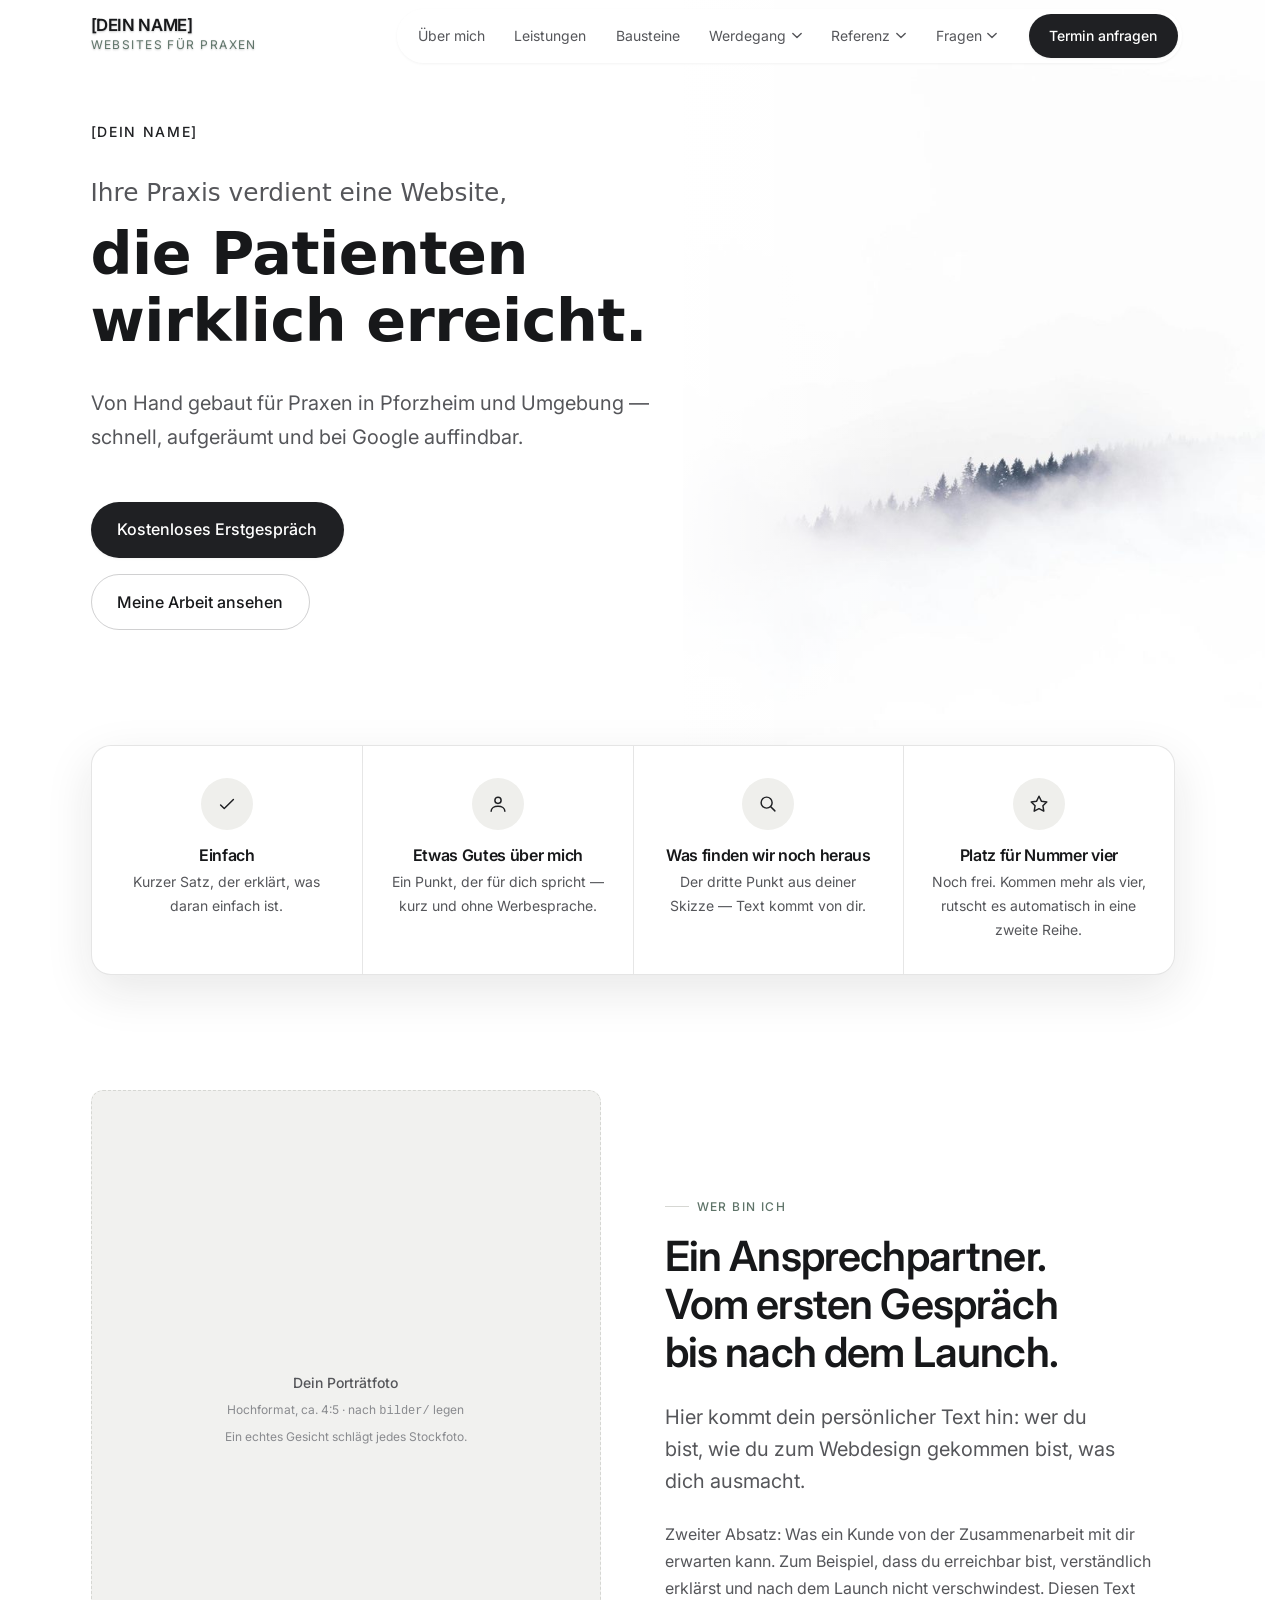
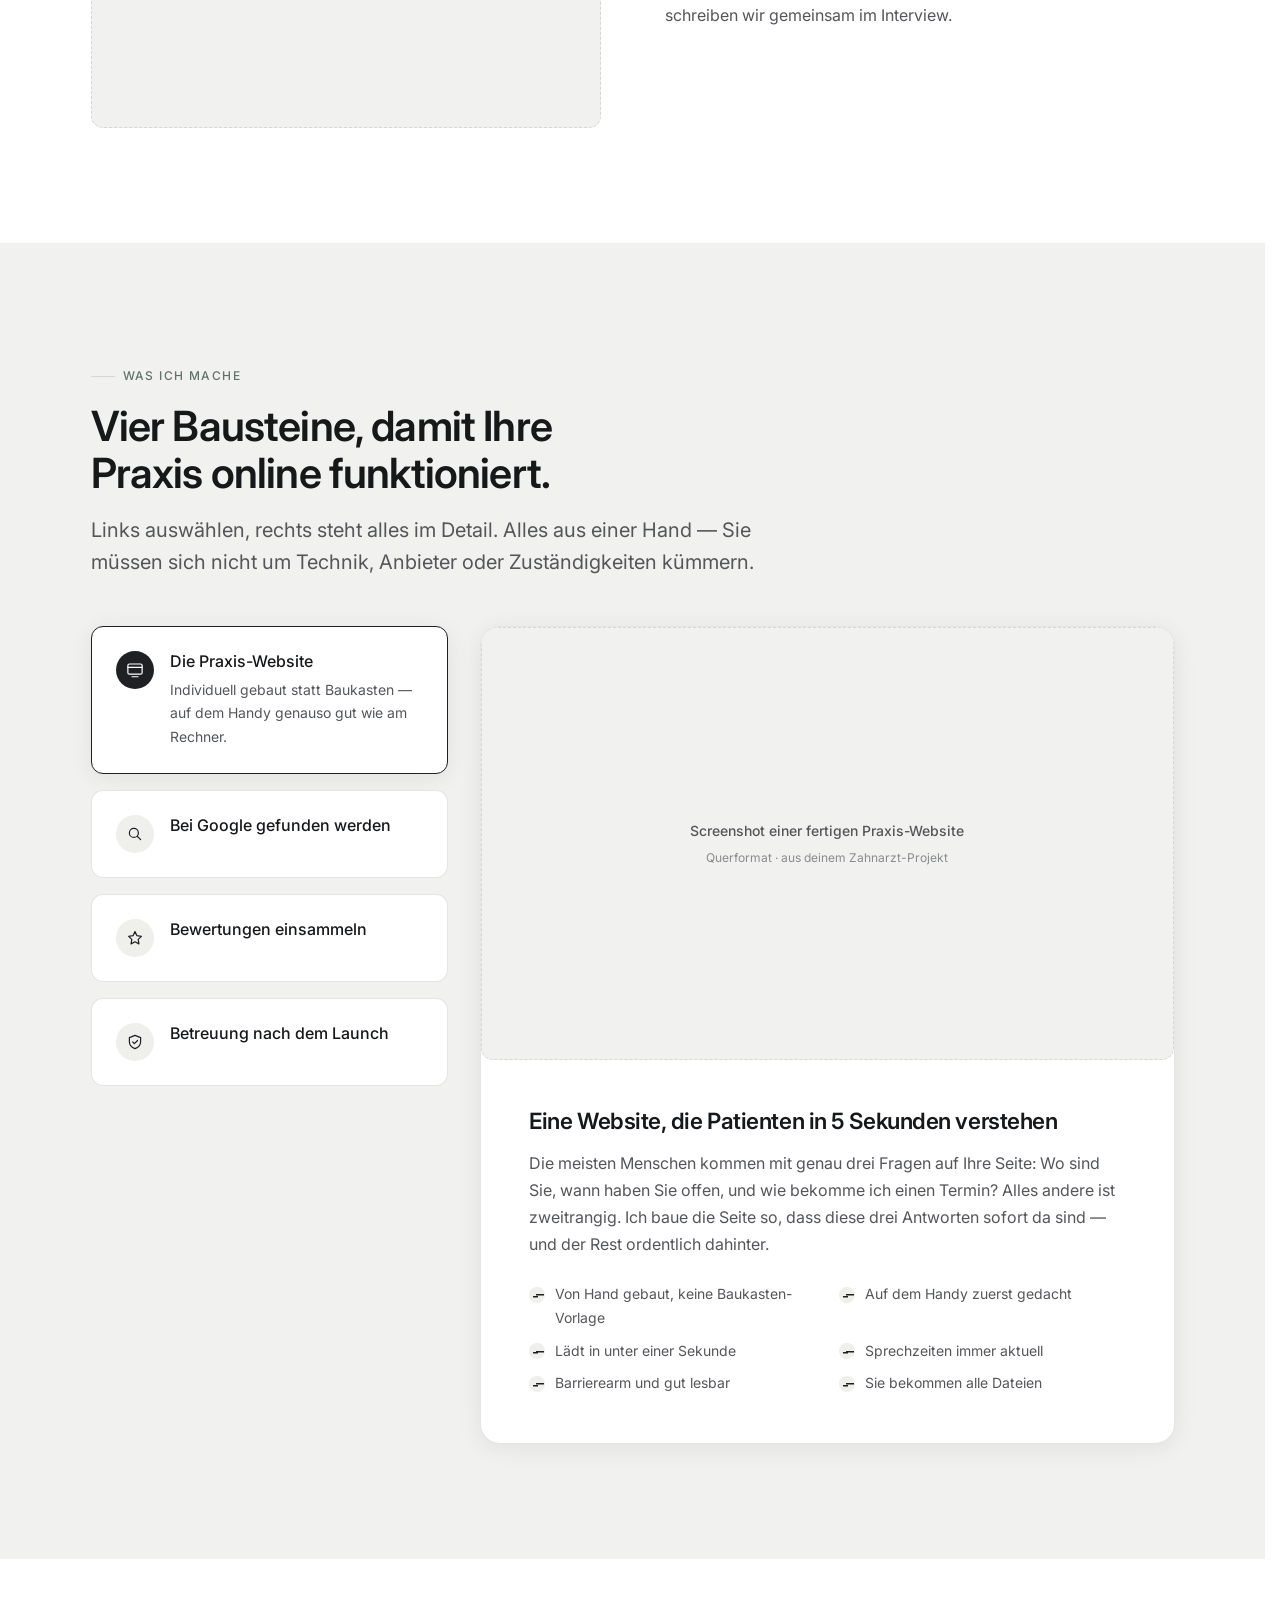
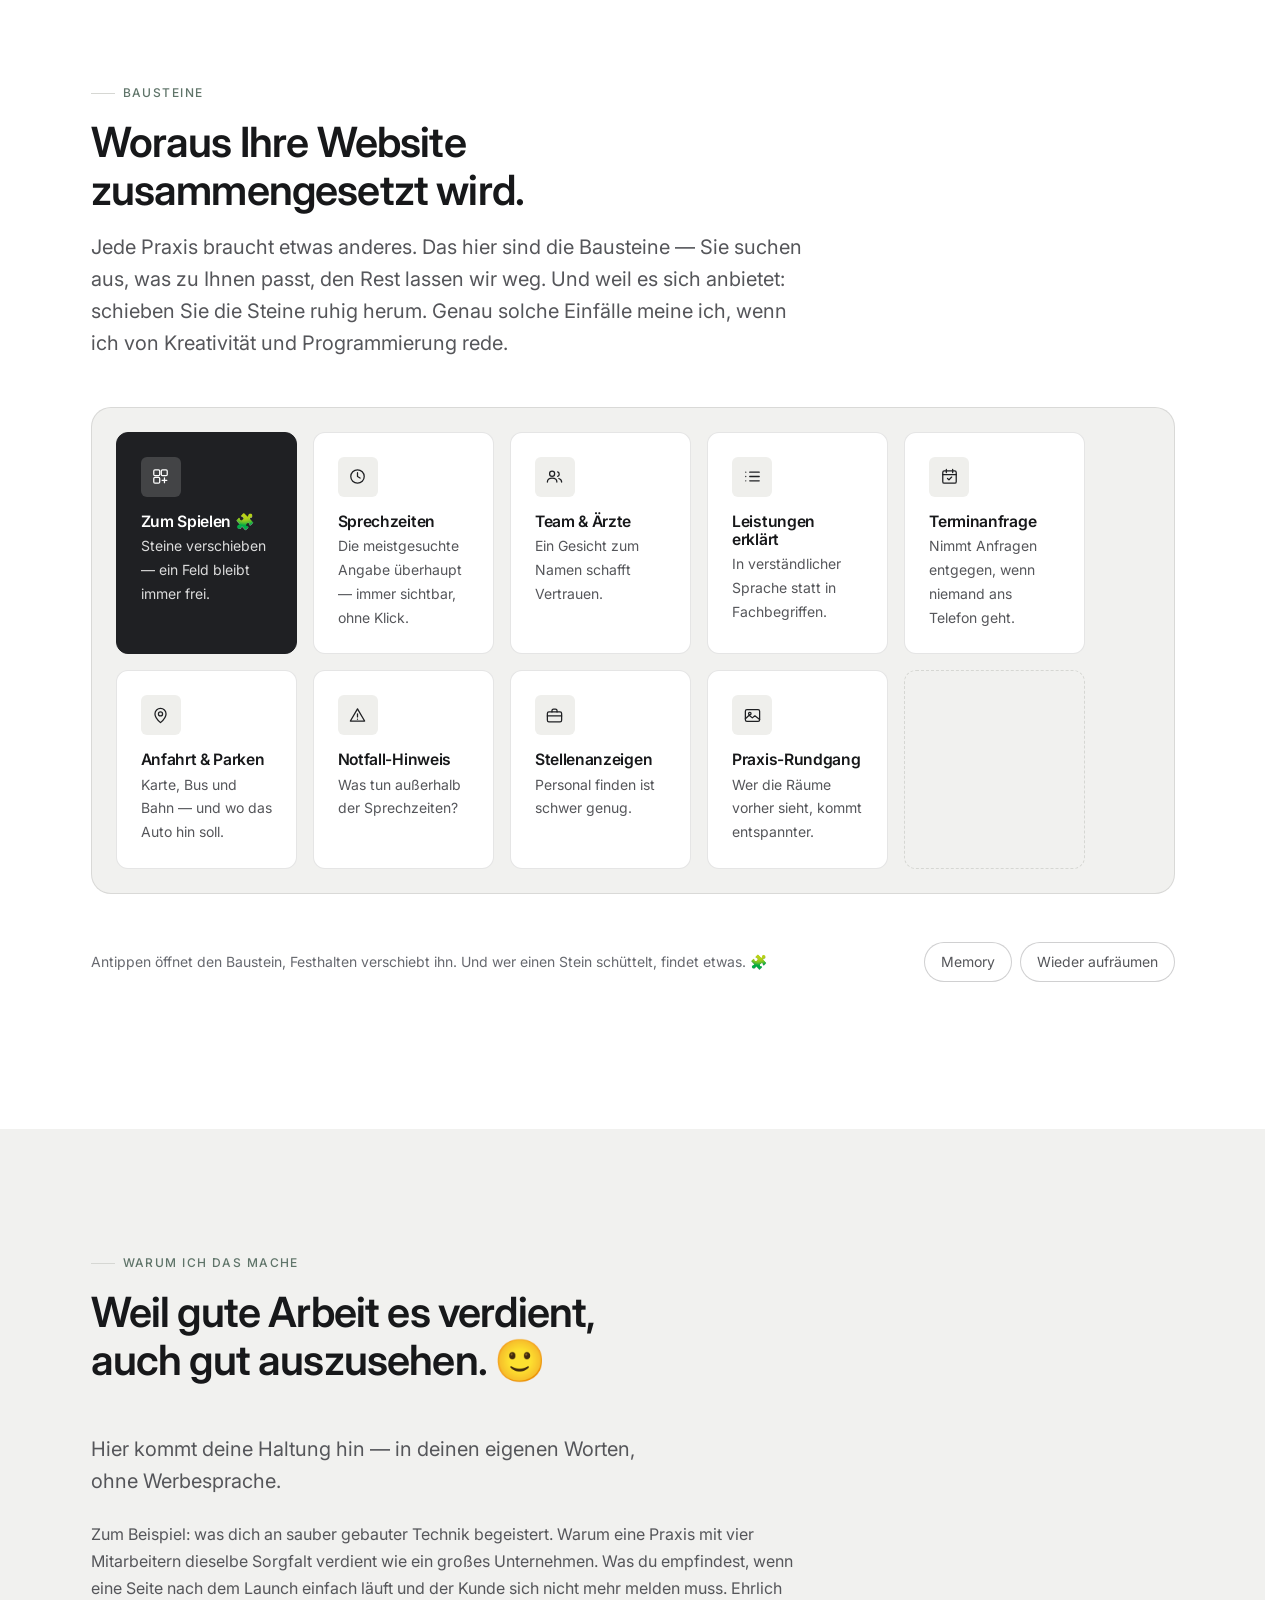
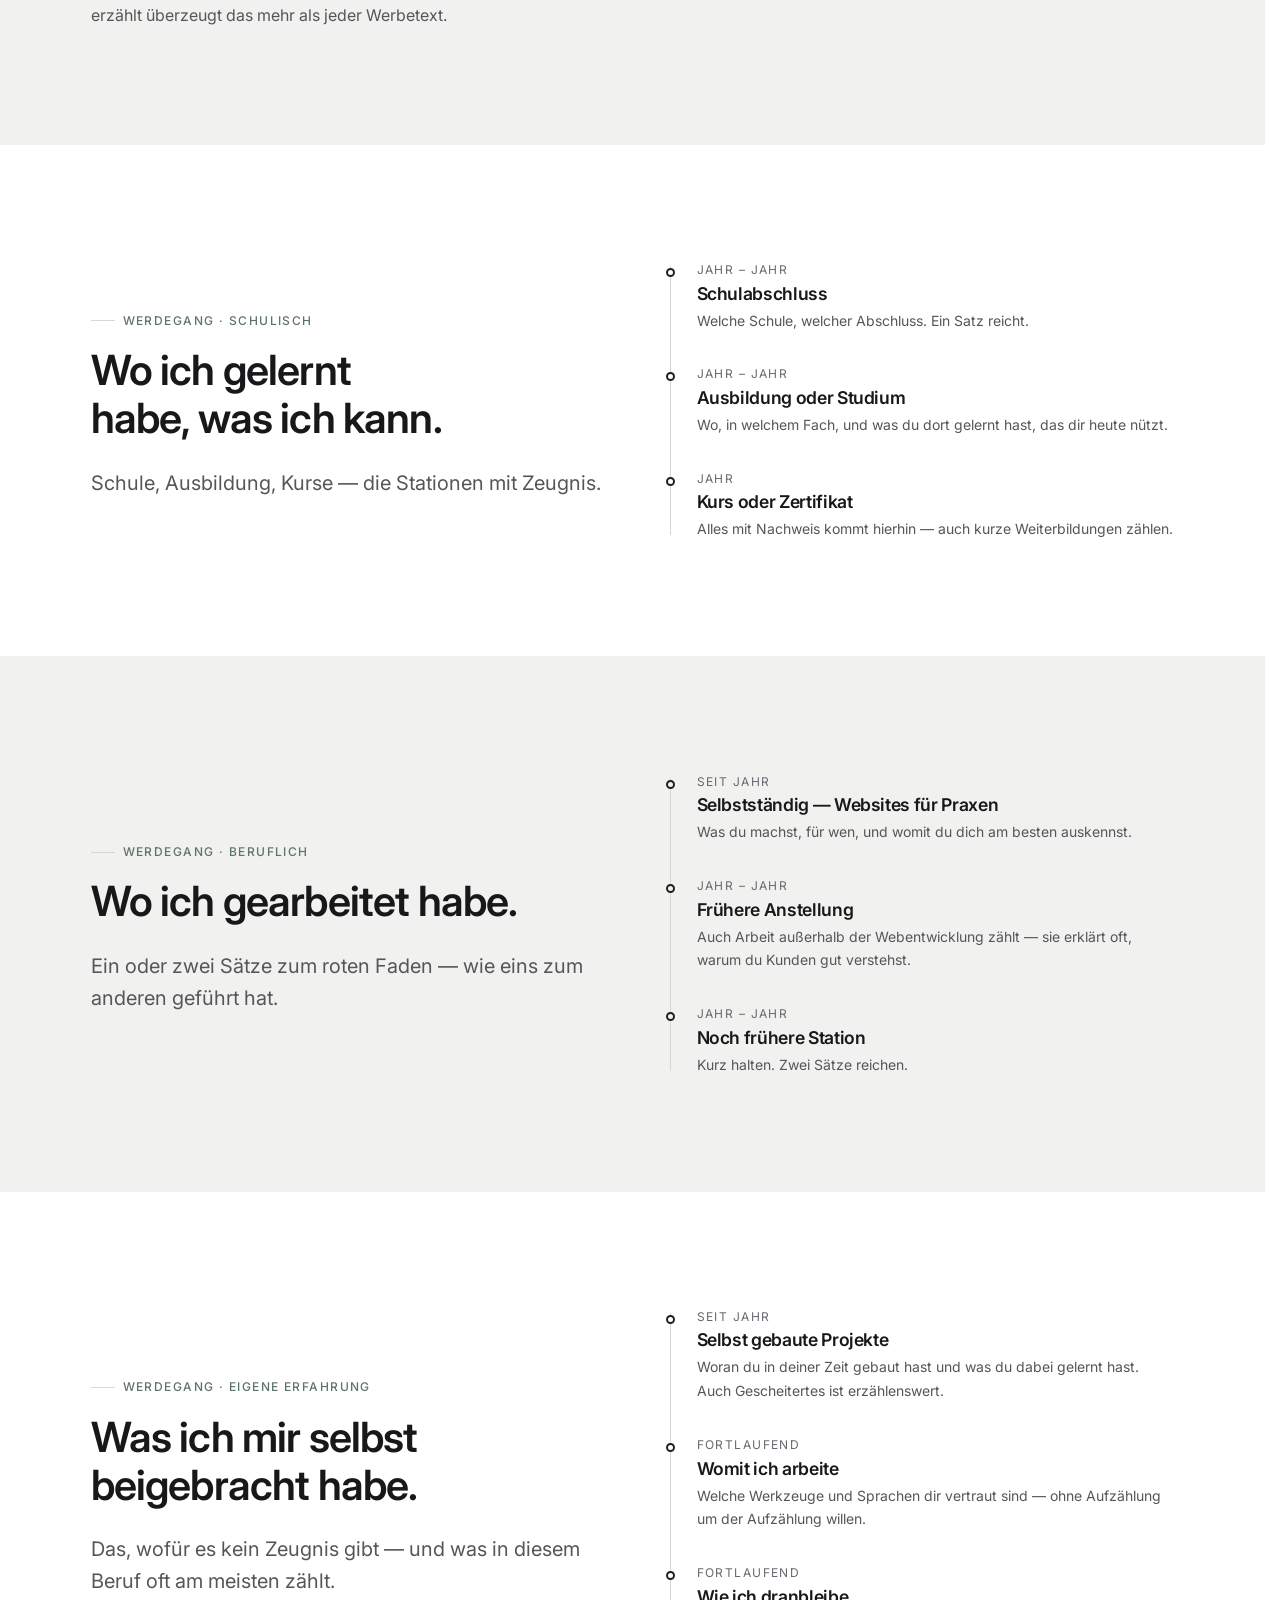
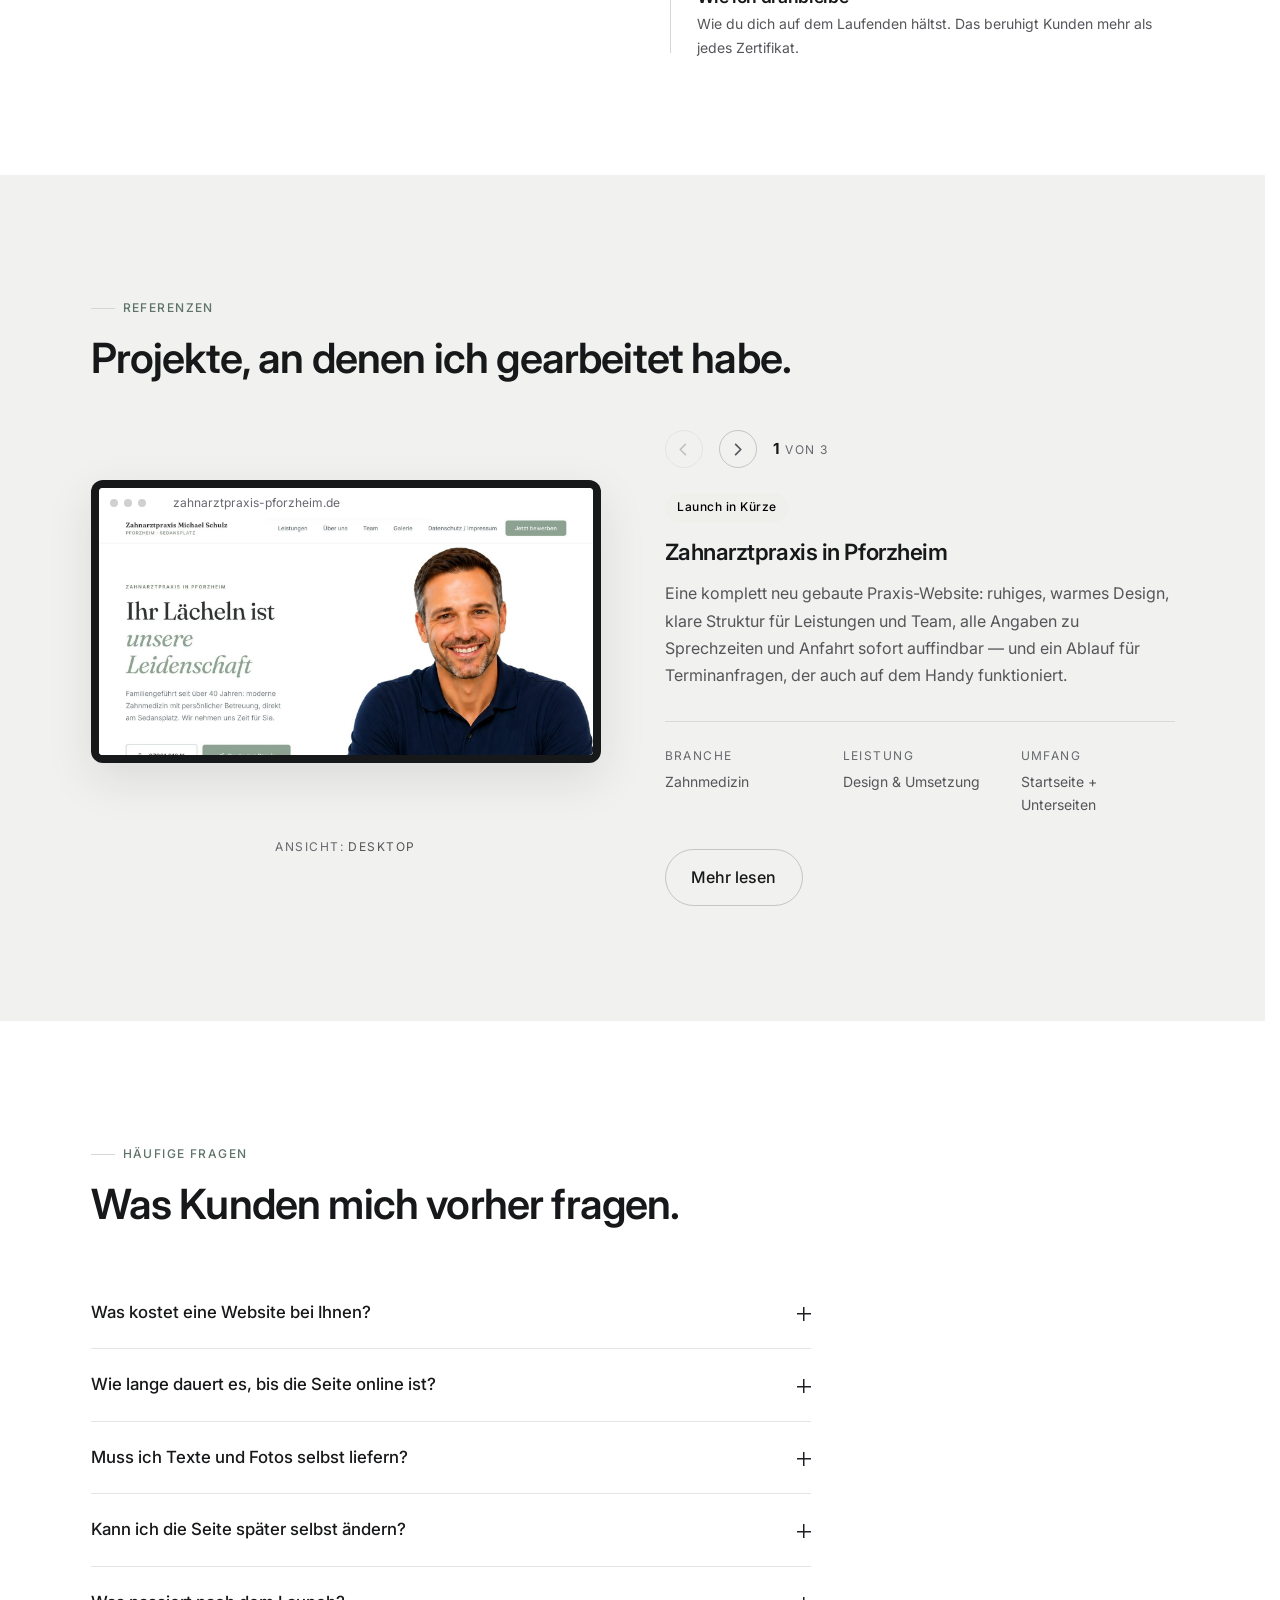
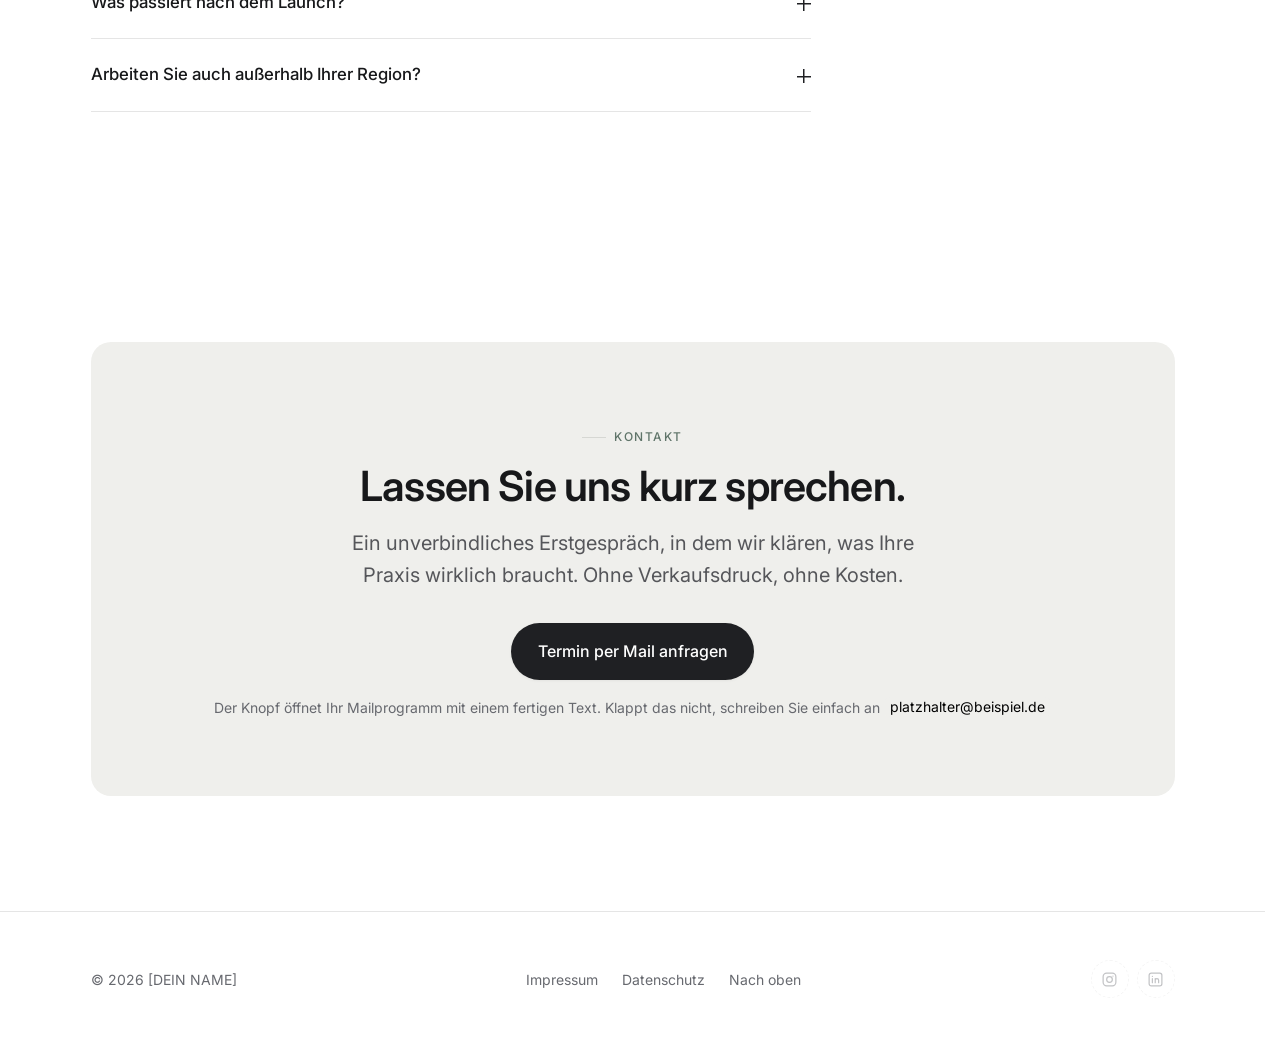
==== commit 4ca04cd0: "Rechtstexte unter "Fragen", Instagram und LinkedIn in der Fusszeile "Fragen" ist jetzt ein Aufklappe" ====
--- a/index.html
+++ b/index.html
@@ -142,7 +142,24 @@
         </div>
       </div>
 
-      <a href="#faq">Fragen</a>
+      <!-- Impressum und Datenschutz hängen hier mit drunter, damit man
+           sie nicht nur ganz unten im Fuß findet. -->
+      <div class="nav-gruppe">
+        <button class="nav-aufklapp" type="button"
+                aria-expanded="false" aria-controls="untermenue-fragen">
+          Fragen
+          <svg class="nav-pfeil" viewBox="0 0 12 8" aria-hidden="true">
+            <path d="M1 1.6L6 6.4L11 1.6" fill="none" stroke="currentColor"
+                  stroke-width="1.7" stroke-linecap="round" stroke-linejoin="round" />
+          </svg>
+        </button>
+        <div class="nav-untermenue" id="untermenue-fragen" hidden>
+          <a href="#faq">Häufige Fragen</a>
+          <a href="HTML/impressum.html">Impressum</a>
+          <a href="HTML/datenschutz.html">Datenschutz</a>
+        </div>
+      </div>
+
       <a class="btn btn--primary" href="#kontakt" data-mail="link">Termin anfragen</a>
     </nav>
 
@@ -1192,6 +1209,27 @@
       <a href="HTML/datenschutz.html">Datenschutz</a>
       <a href="#willkommen">Nach oben</a>
     </nav>
+
+    <!-- Noch ohne Ziel. Sobald die Profile stehen: href="…" ergänzen,
+         dann sind die Knöpfe sofort klickbar. -->
+    <div class="sozial">
+      <a class="sozial-knopf" aria-label="Instagram" title="Instagram — Link folgt">
+        <svg viewBox="0 0 24 24" fill="none" stroke="currentColor" stroke-width="1.7"
+             stroke-linecap="round" stroke-linejoin="round" aria-hidden="true">
+          <rect x="3" y="3" width="18" height="18" rx="5" />
+          <circle cx="12" cy="12" r="4" />
+          <path d="M16.9 7.1h.01" />
+        </svg>
+      </a>
+      <a class="sozial-knopf" aria-label="LinkedIn" title="LinkedIn — Link folgt">
+        <svg viewBox="0 0 24 24" fill="none" stroke="currentColor" stroke-width="1.7"
+             stroke-linecap="round" stroke-linejoin="round" aria-hidden="true">
+          <rect x="3" y="3" width="18" height="18" rx="3" />
+          <path d="M7.6 10.6v6M7.6 7.6h.01" />
+          <path d="M11.6 16.6v-6M11.6 13.2c0-1.4 1-2.4 2.4-2.4s2.4 1 2.4 2.4v3.4" />
+        </svg>
+      </a>
+    </div>
   </div>
 </footer>
 
--- a/CSS/styles.css
+++ b/CSS/styles.css
@@ -1900,6 +1900,35 @@
 .footer a { text-decoration: none; transition: color var(--duration) var(--ease); }
 .footer a:hover { color: var(--accent); }
 
+/* Soziale Netze. Noch ohne Ziel: ein <a> ohne href ist bewusst kein
+   Link — es lässt sich nicht anklicken, nicht anspringen und wird auch
+   nicht als Link vorgelesen. Sobald die Profile stehen, reicht ein
+   href und alles darunter greift von selbst. */
+.sozial { display: flex; gap: var(--space-1); }
+
+.sozial-knopf {
+  display: inline-flex; align-items: center; justify-content: center;
+  width: 38px; height: 38px;
+  border: 1px solid var(--border);
+  border-radius: 50%;
+  color: var(--text-soft);
+  transition: color var(--duration) var(--ease),
+              background var(--duration) var(--ease),
+              border-color var(--duration) var(--ease);
+}
+.sozial-knopf svg { width: 17px; height: 17px; }
+
+.sozial-knopf[href]:hover {
+  color: var(--surface);
+  background: var(--accent);
+  border-color: var(--accent);
+}
+.sozial-knopf:not([href]) {
+  opacity: 0.4;
+  cursor: default;
+  border-style: dashed;
+}
+
 
 /* ── 14. UNTERSEITEN (Impressum, Datenschutz, Fallstudie) ─ */
 
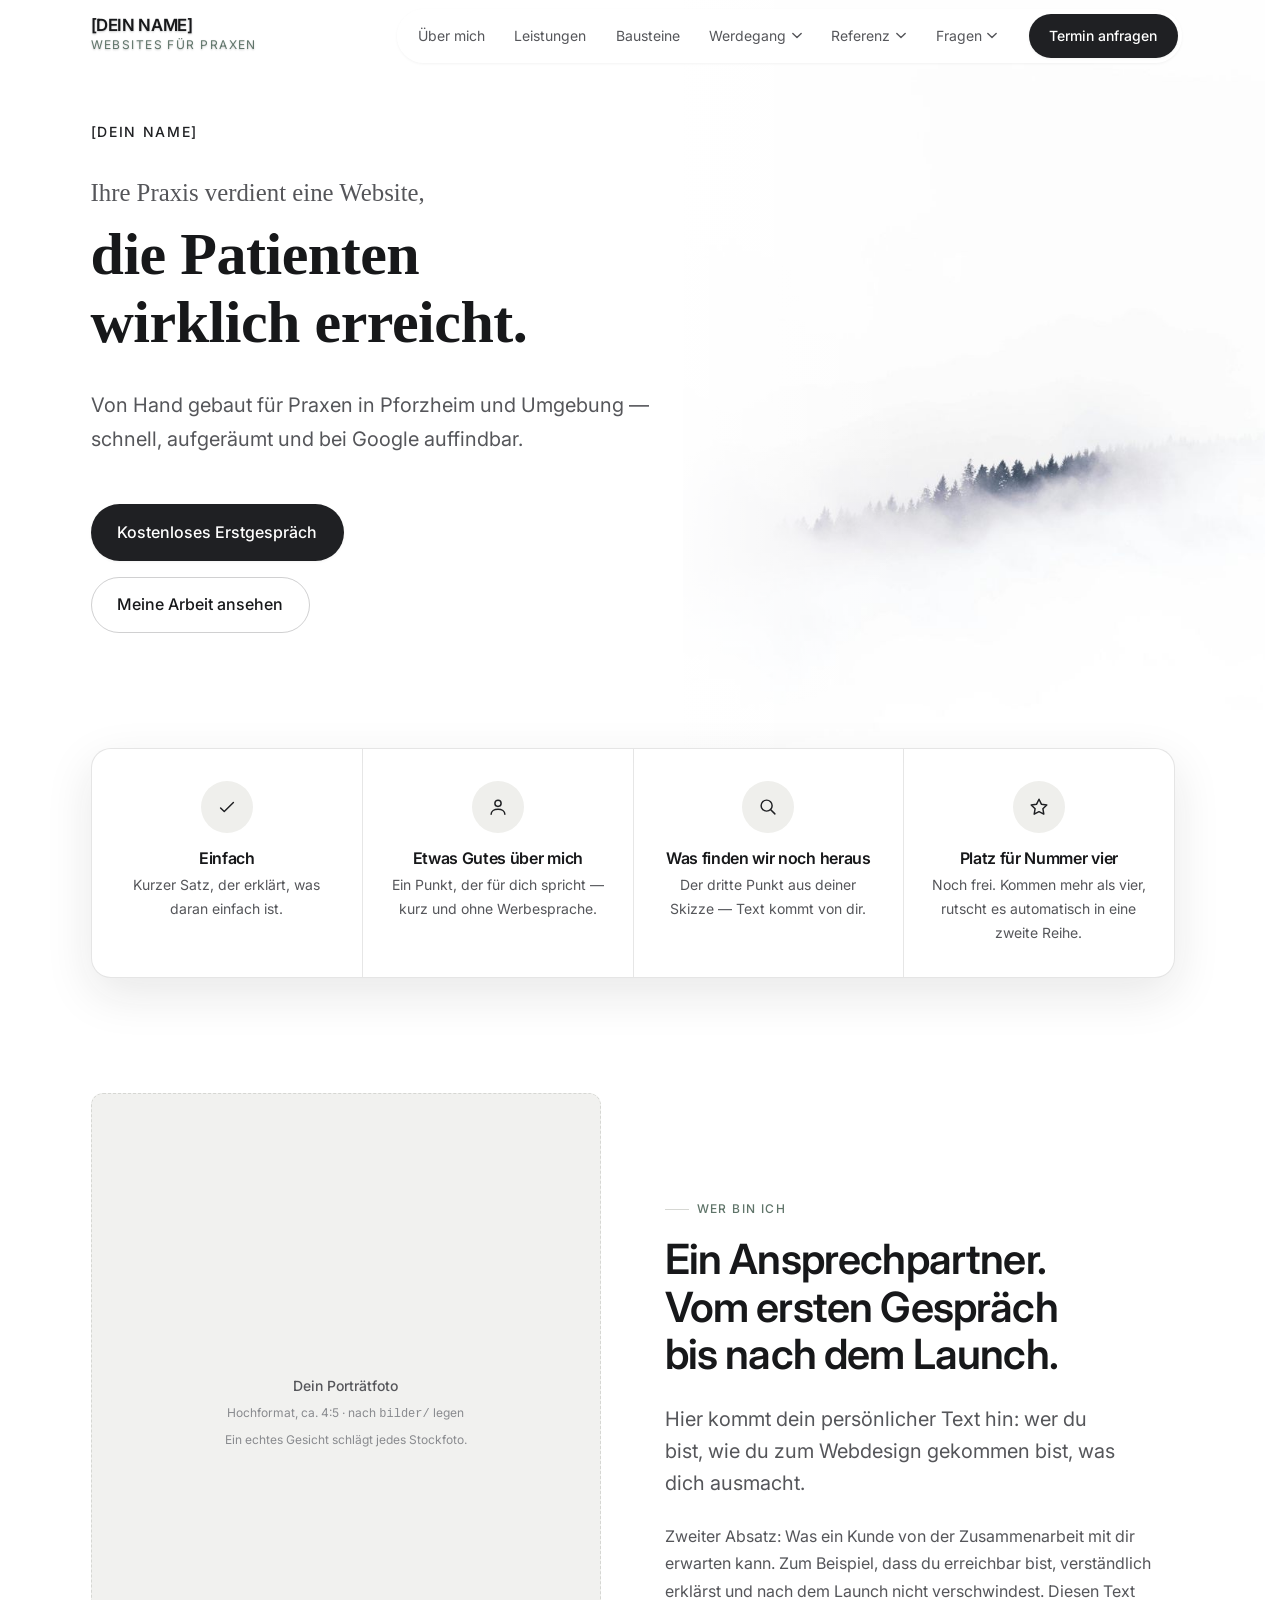
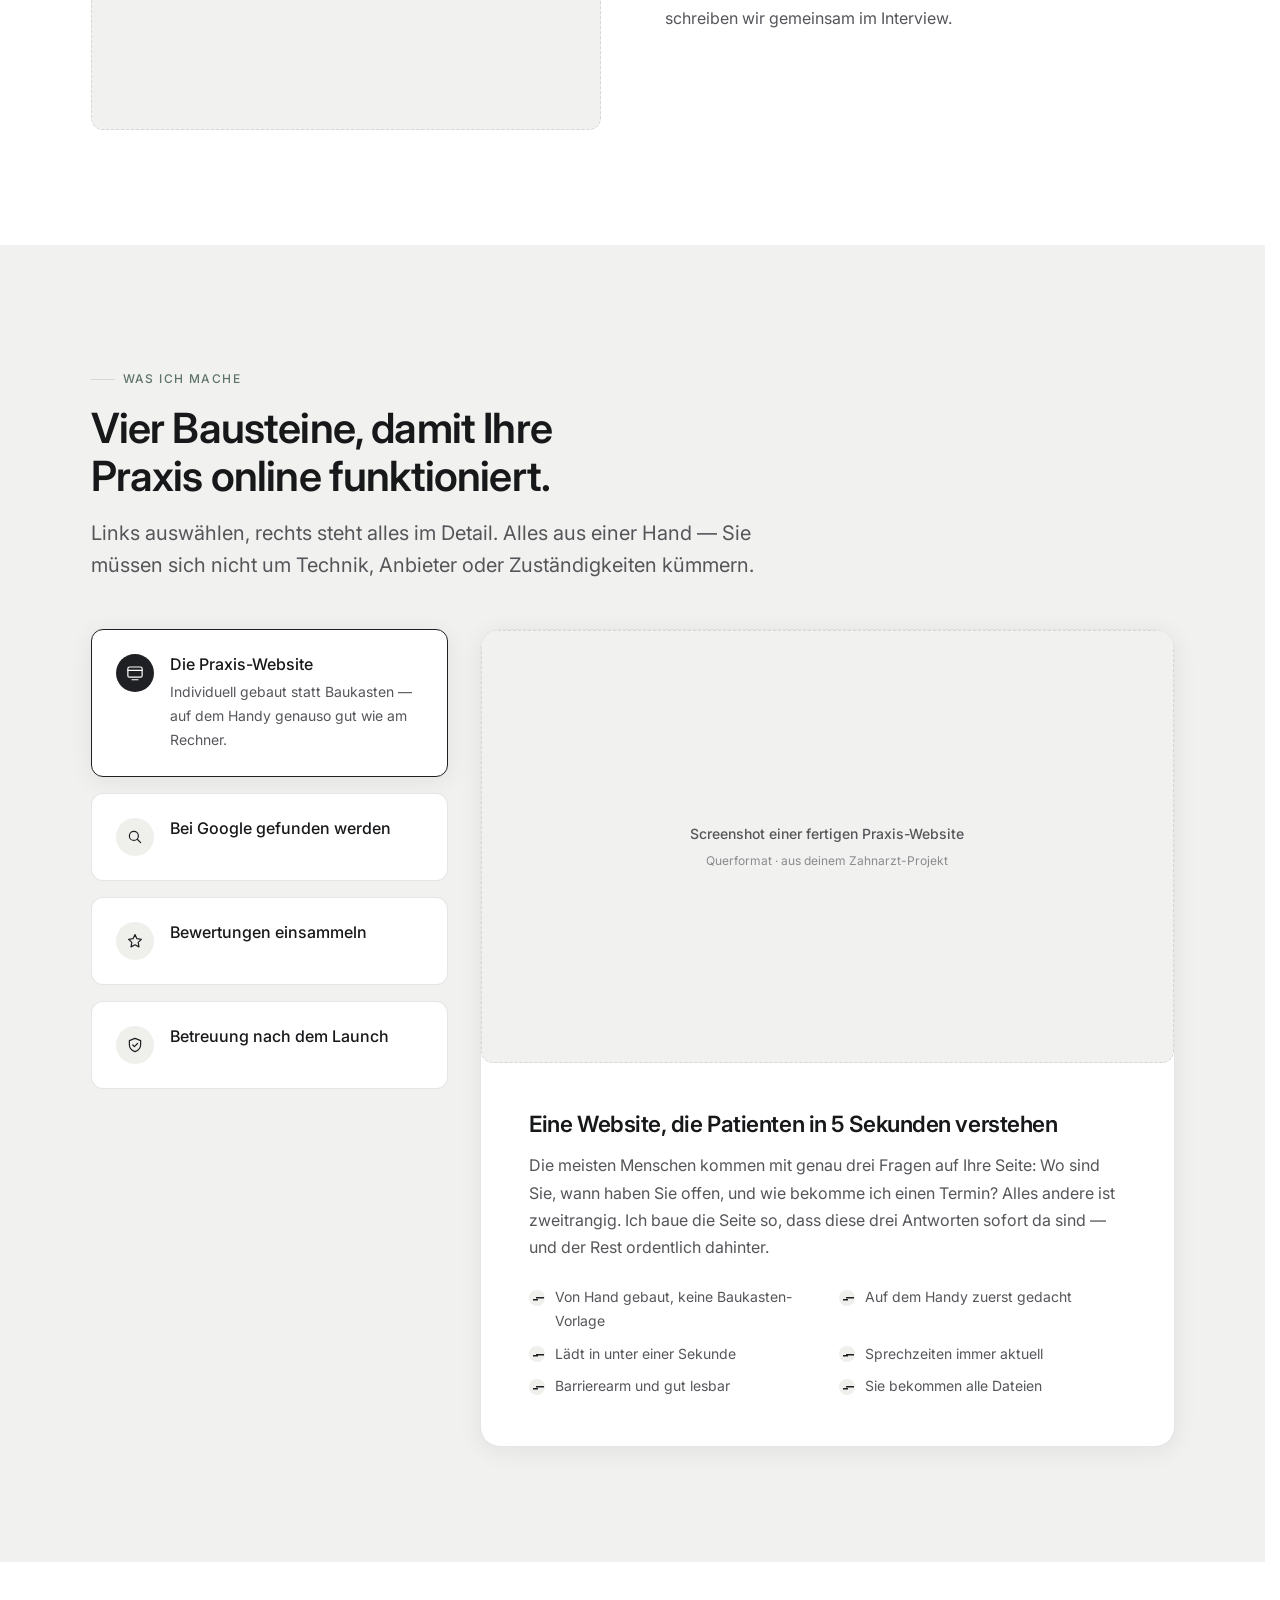
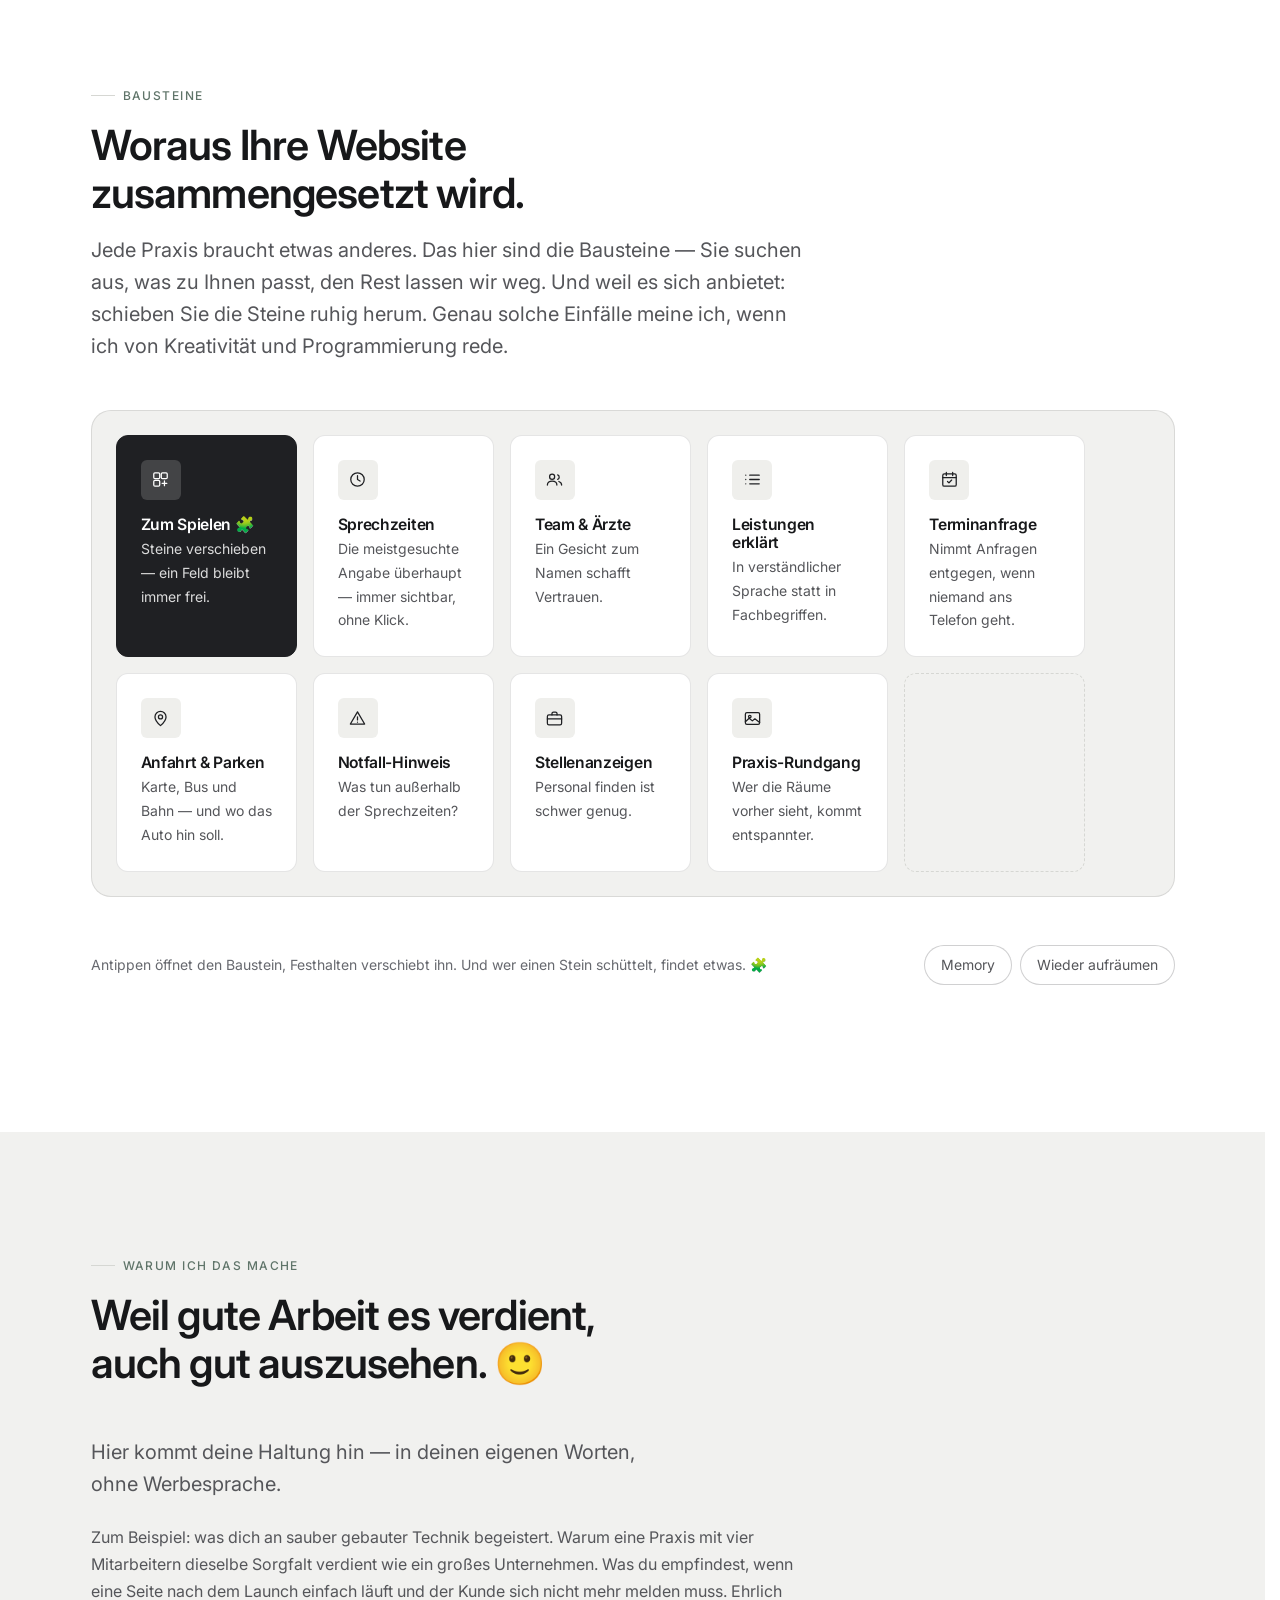
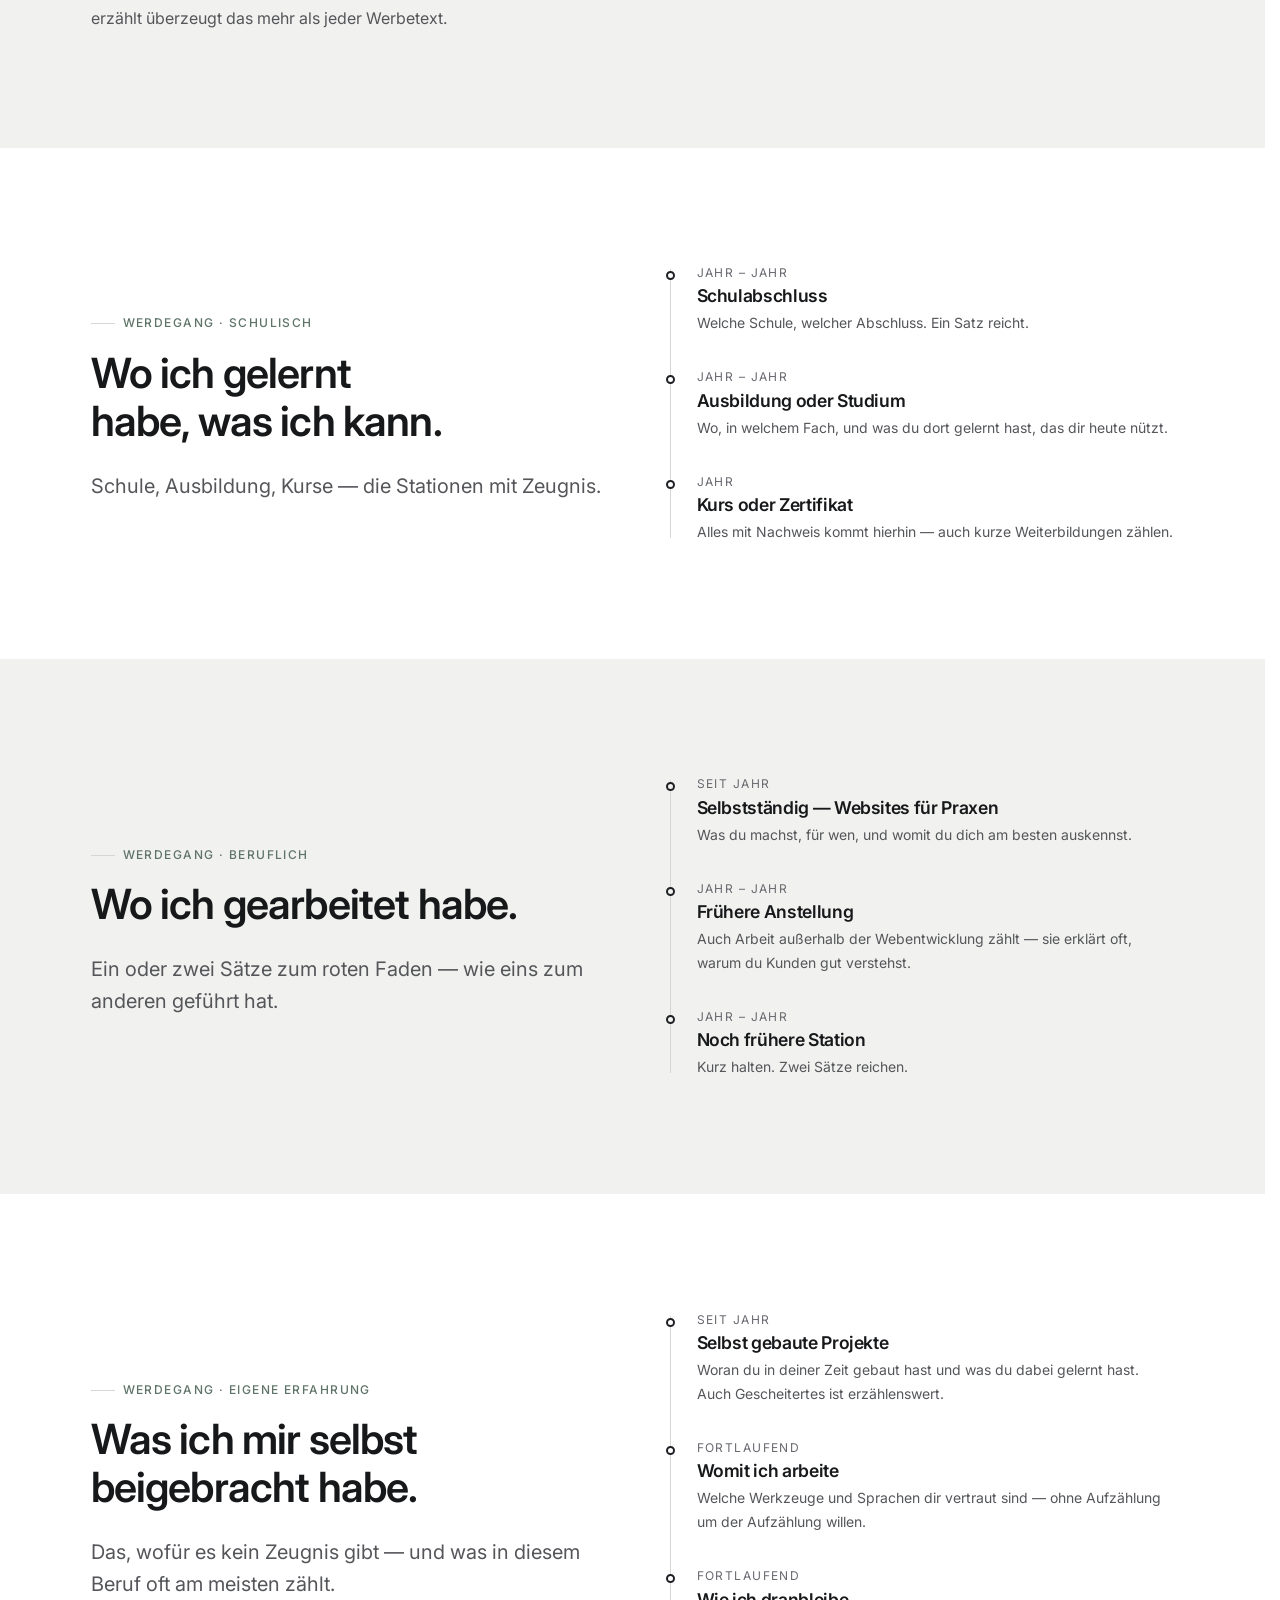
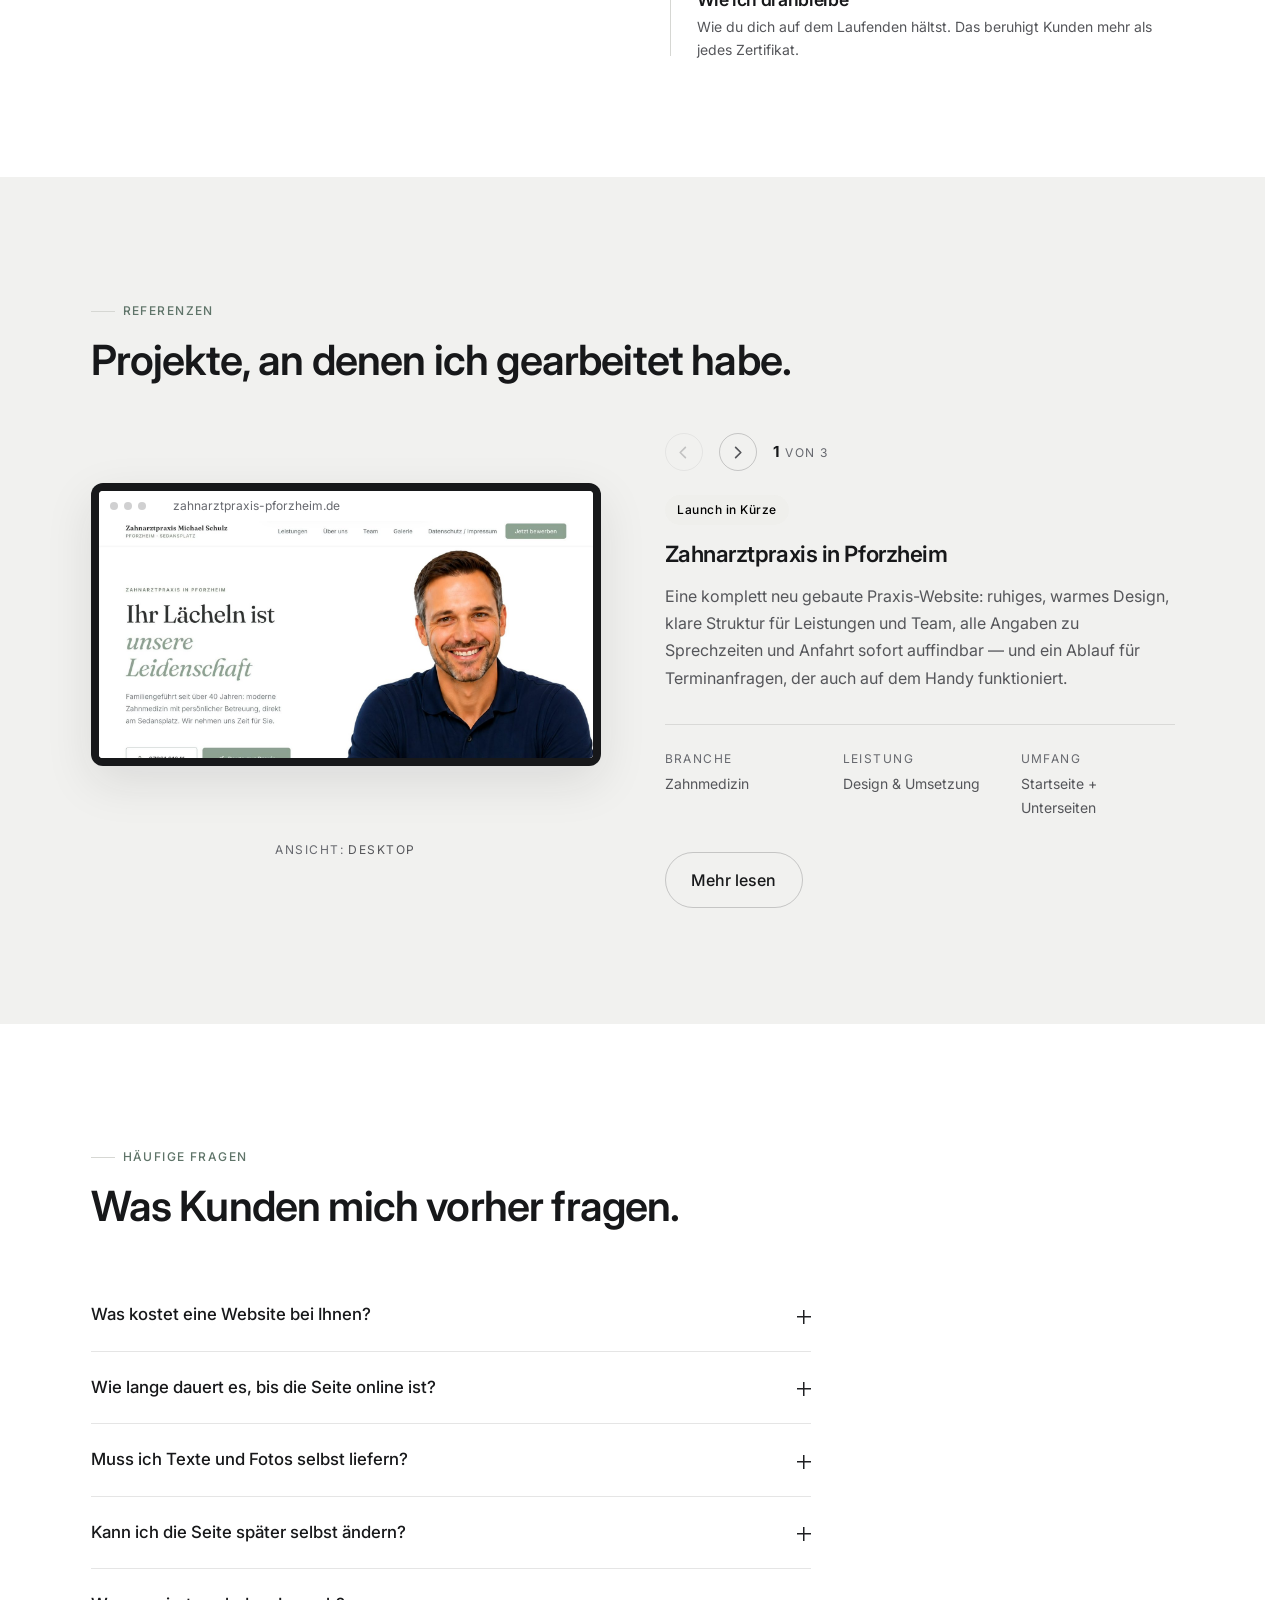
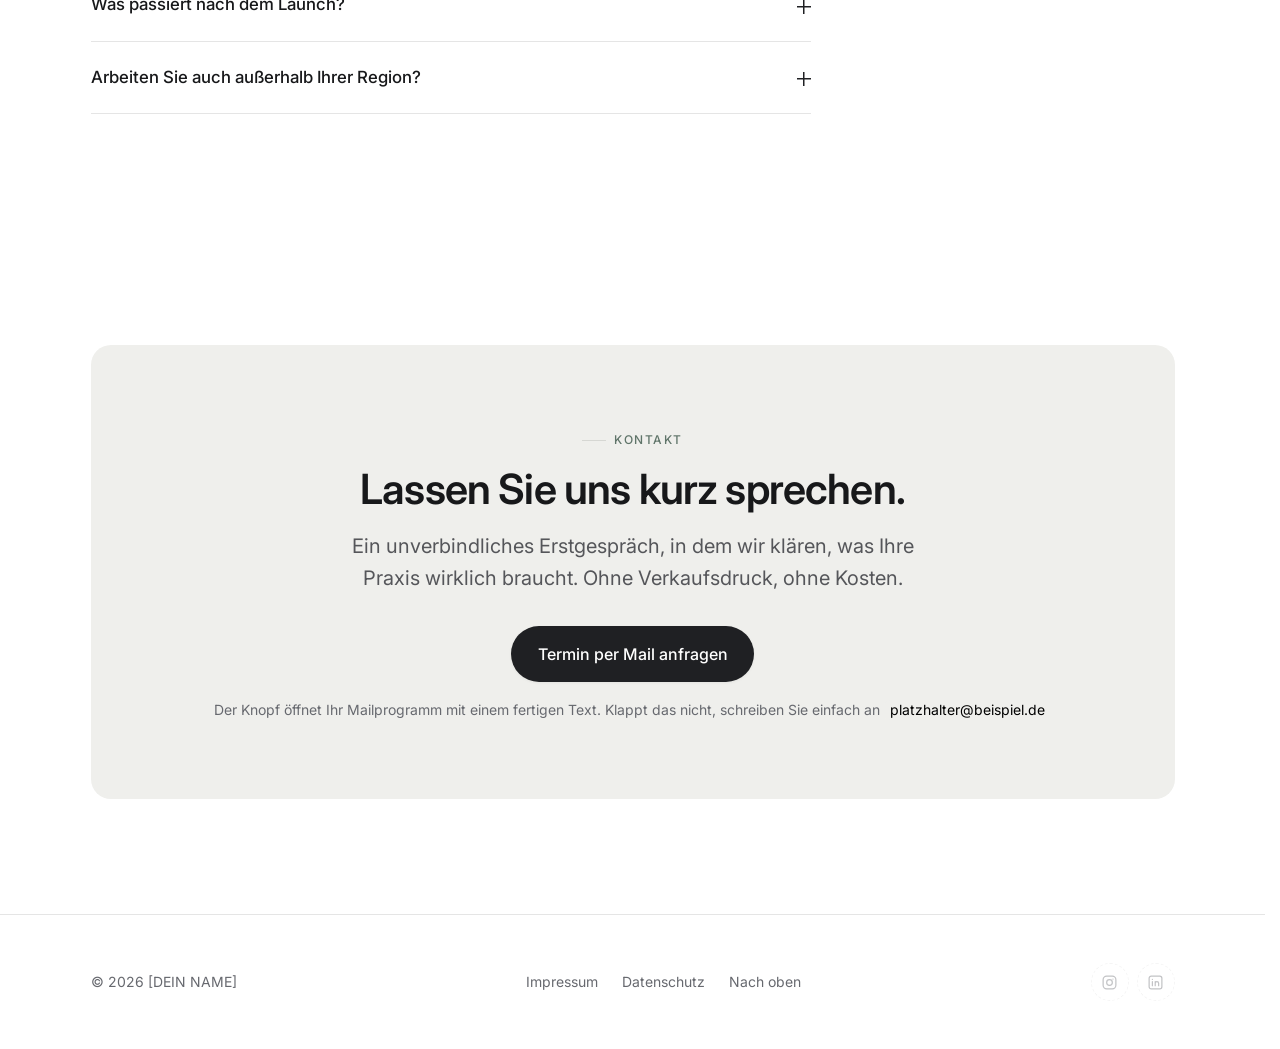
==== commit 137a31a1: "Unterseiten zeigen ihre ganze Ebene, Pfeil statt Haus Die Leiste auf Unterseiten zeigt jetzt alle Se" ====
--- a/index.html
+++ b/index.html
@@ -139,6 +139,7 @@
         <div class="nav-untermenue" id="untermenue-arbeiten" hidden>
           <a href="#referenz">Referenz auf der Startseite</a>
           <a href="HTML/portfolio.html">Portfolio &amp; Arbeiten</a>
+          <a href="HTML/referenz-zahnarzt.html">Zahnarztpraxis Pforzheim</a>
         </div>
       </div>
 
--- a/CSS/styles.css
+++ b/CSS/styles.css
@@ -382,29 +382,41 @@
   .nav-links > a.nav-heim { display: none; }
 }
 
-/* Auf den Unterseiten steht das Häuschen fest in der Leiste — dort
-   gibt es keinen Landing-Bereich, aus dem es herausfahren könnte.
-   Muss nach der Regel oben stehen: gleiche Spezifität, es gewinnt
-   die spätere. */
-.nav-links > a.nav-heim--fest {
-  max-width: 3rem;
+/* Auf Unterseiten führt ein Pfeil eine Ebene zurück — kein Haus, das
+   gehört zur Startseite. Daneben stehen die Seiten derselben Ebene,
+   damit man zwischen ihnen wechseln kann, ohne den Umweg über die
+   Startseite. */
+.nav-links > a.nav-zurueck {
   padding-inline: 0.6rem;
-  opacity: 1;
-  overflow: visible;
-}
-.nav-heim-wort { display: none; }
+  color: var(--text-mid);
+}
+.nav-zurueck svg { width: 16px; height: 16px; flex-shrink: 0; }
+.nav-zurueck-wort { display: none; }
 
 @media (max-width: 1139px) {
-  .nav-links > a.nav-heim--fest {
-    display: inline-flex;
+  .nav-links > a.nav-zurueck {
     justify-content: flex-start;
     gap: var(--space-2);
-    max-width: none;
     padding: 0.9rem 0.5rem;
     font-size: 1rem;
   }
   /* Im aufgeklappten Menü ist ein Symbol allein zu wenig */
-  .nav-heim-wort { display: inline; }
+  .nav-zurueck-wort { display: inline; }
+}
+
+/* Trennt den Pfeil optisch von den Punkten derselben Ebene */
+.nav-ebene-strich {
+  width: 1px;
+  height: 20px;
+  flex-shrink: 0;
+  margin-inline: 0.15rem;
+  background: var(--border-strong);
+}
+@media (max-width: 1139px) {
+  .nav-ebene-strich {
+    width: auto; height: 1px;
+    margin: var(--space-1) 0.5rem;
+  }
 }
 
 
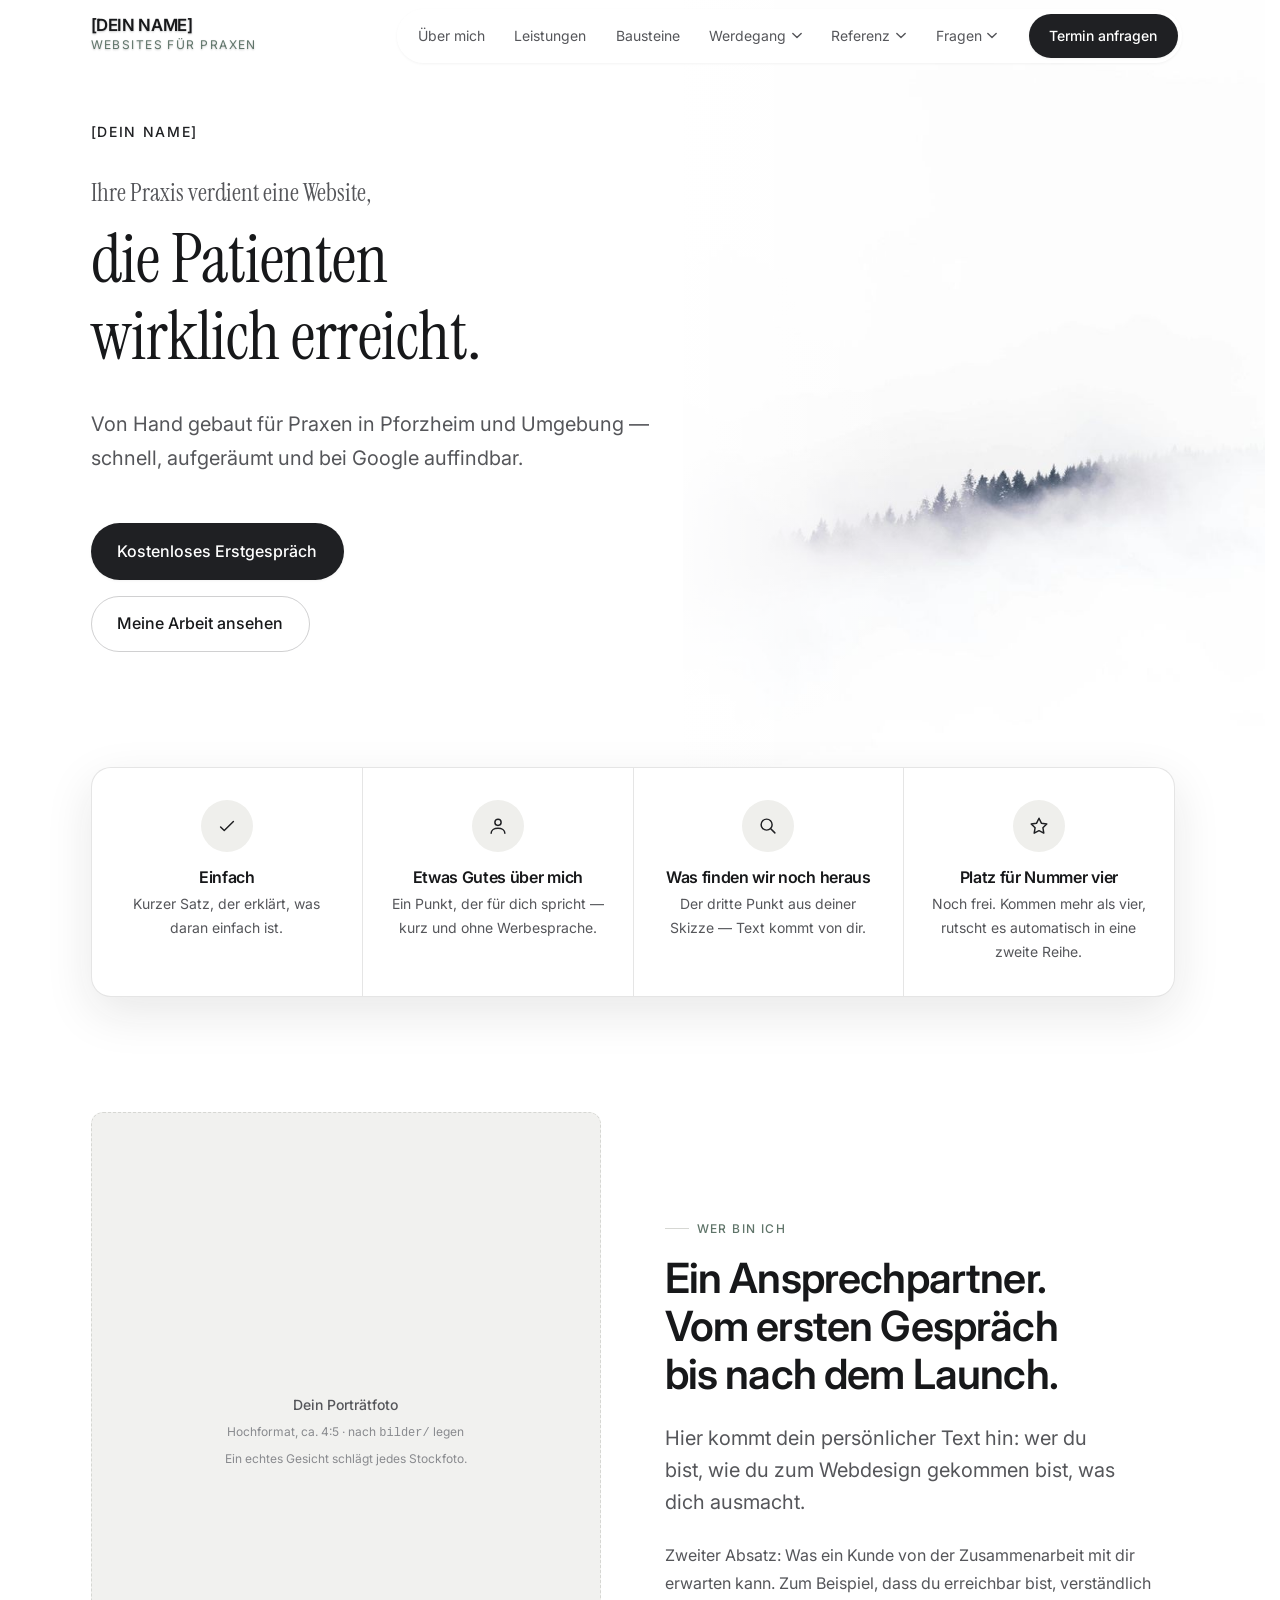
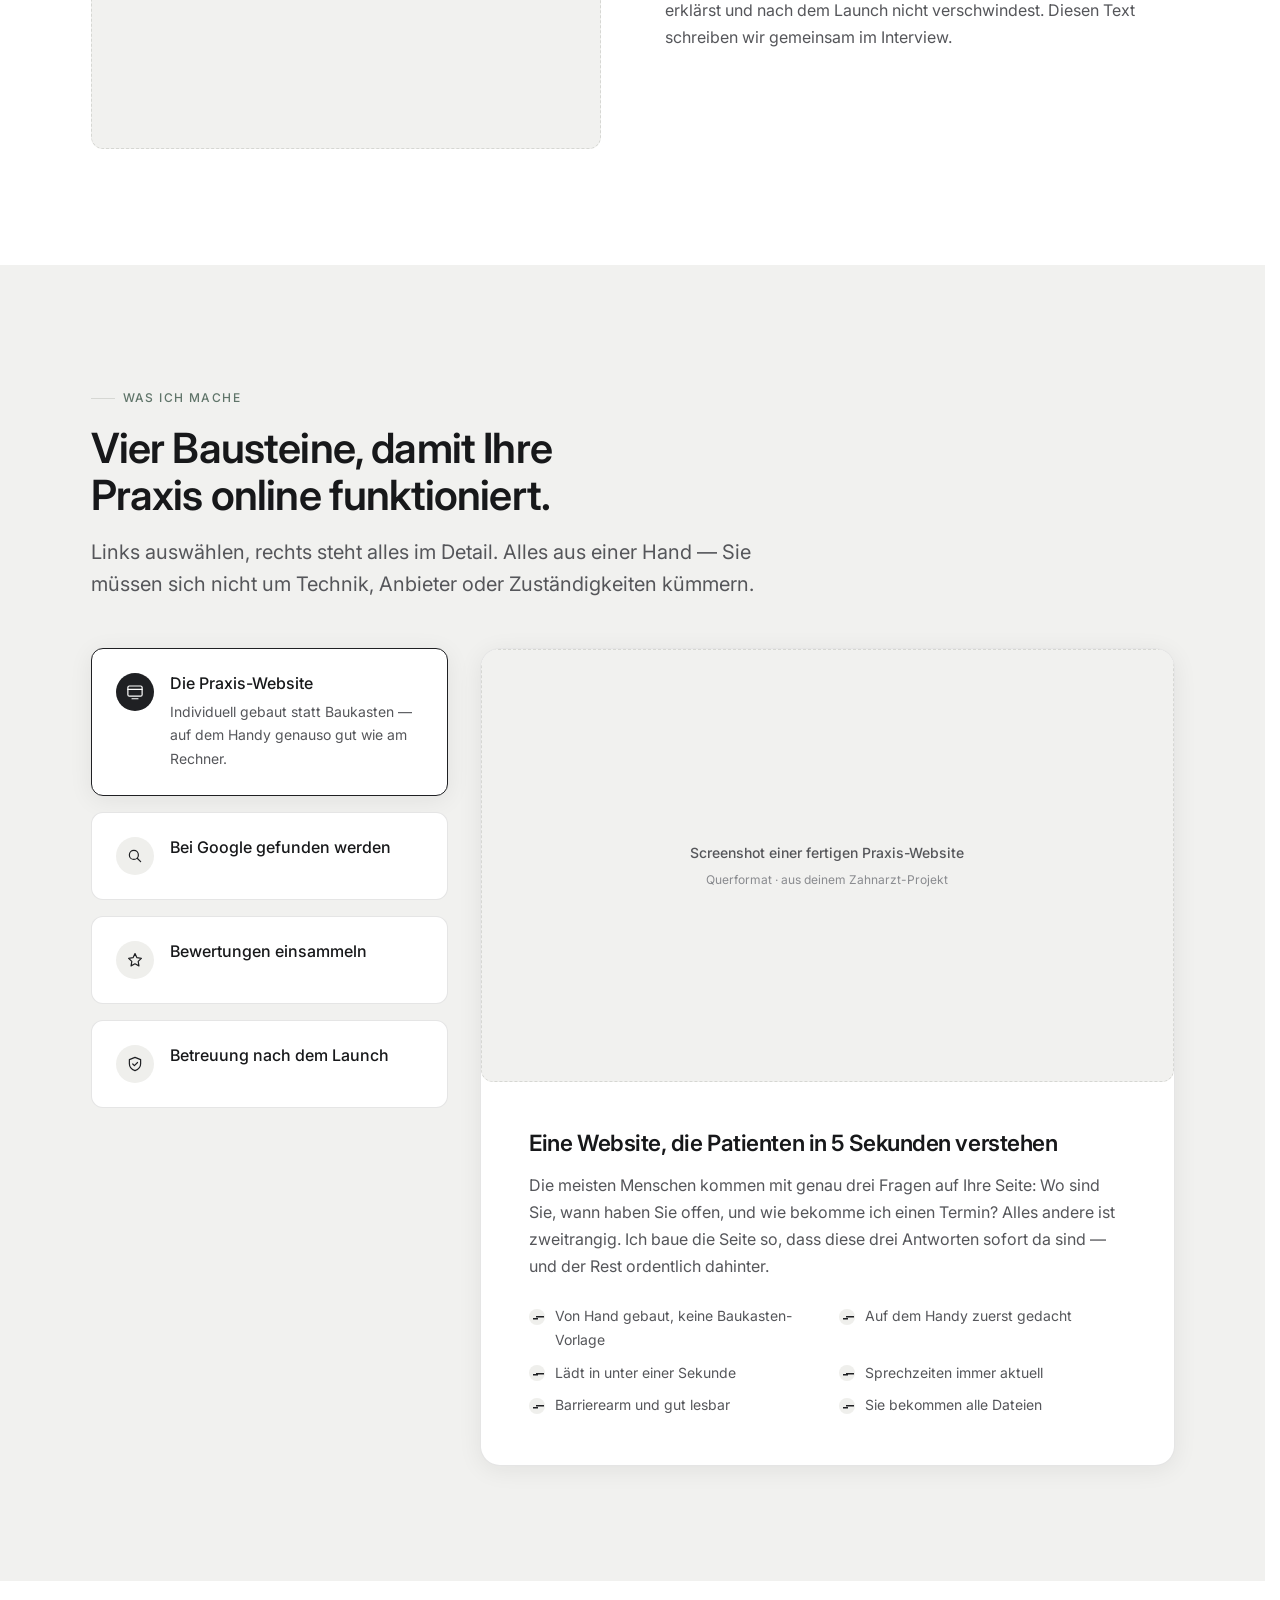
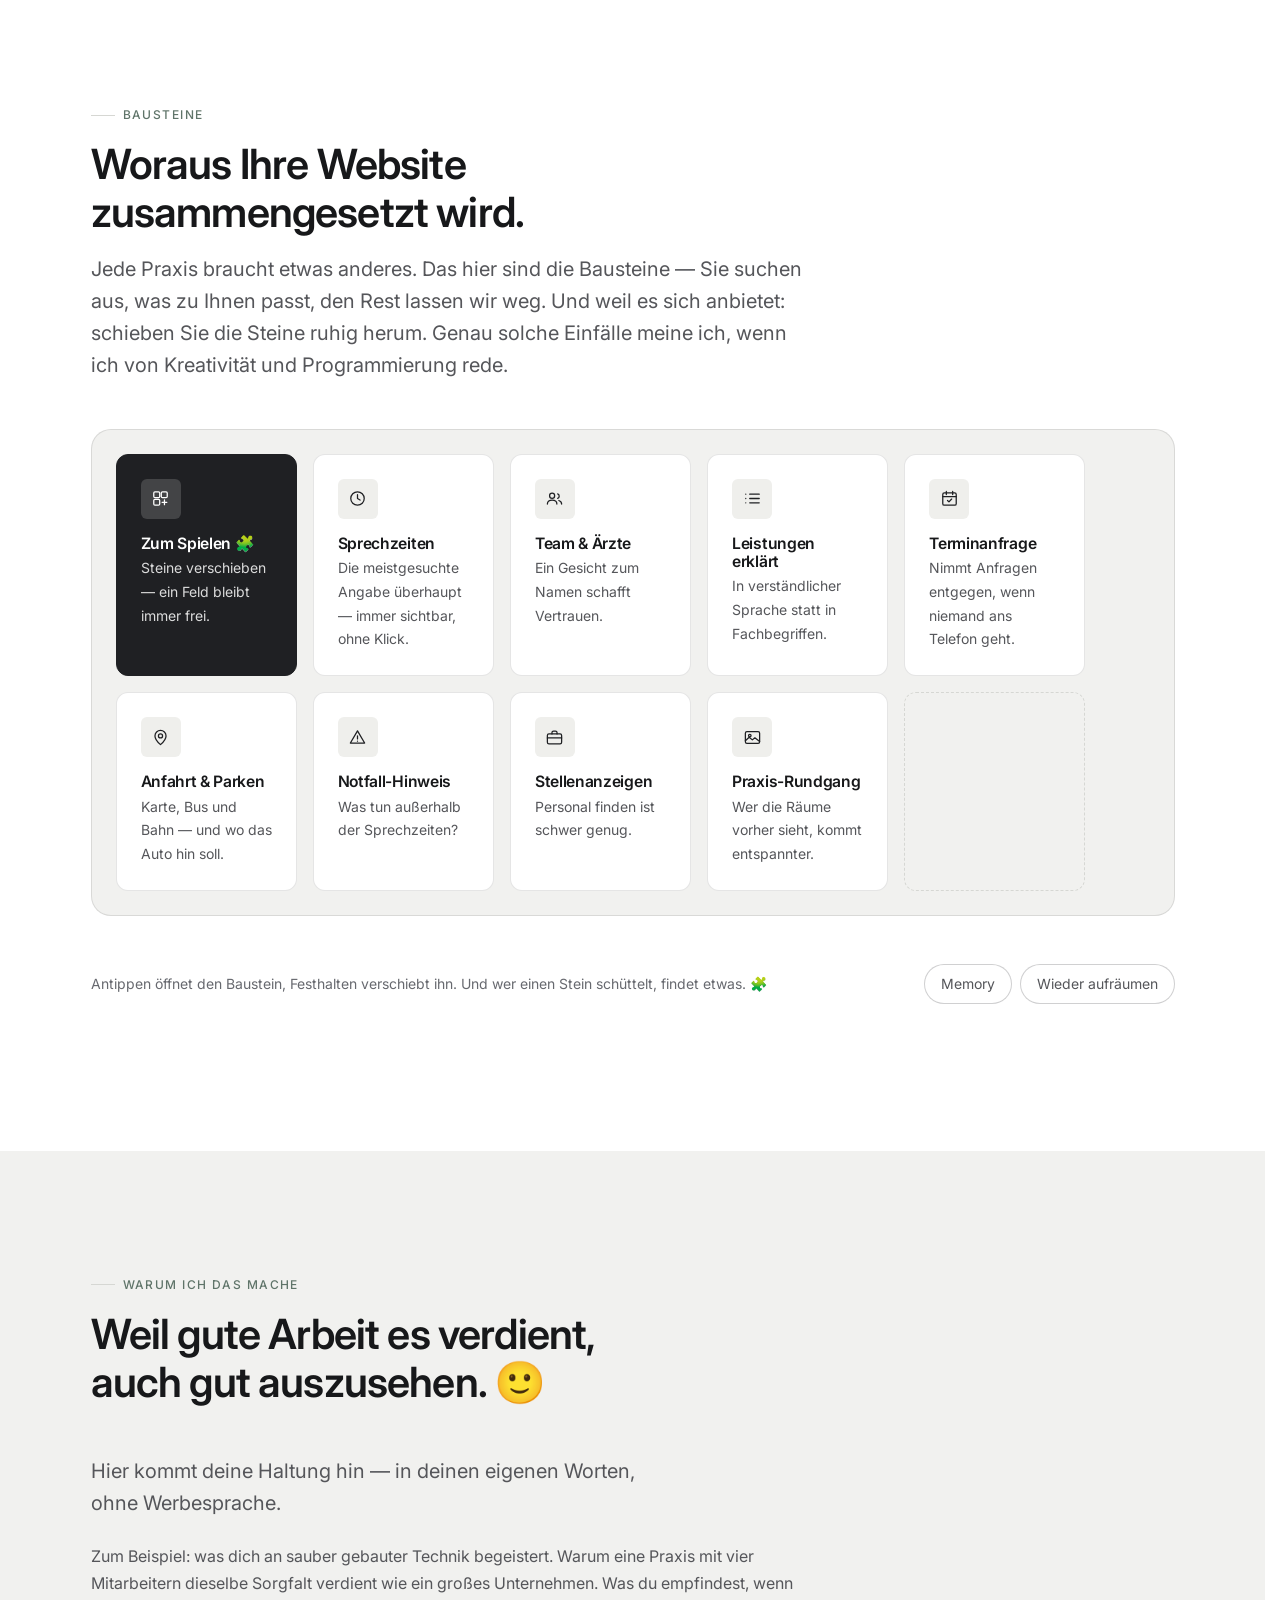
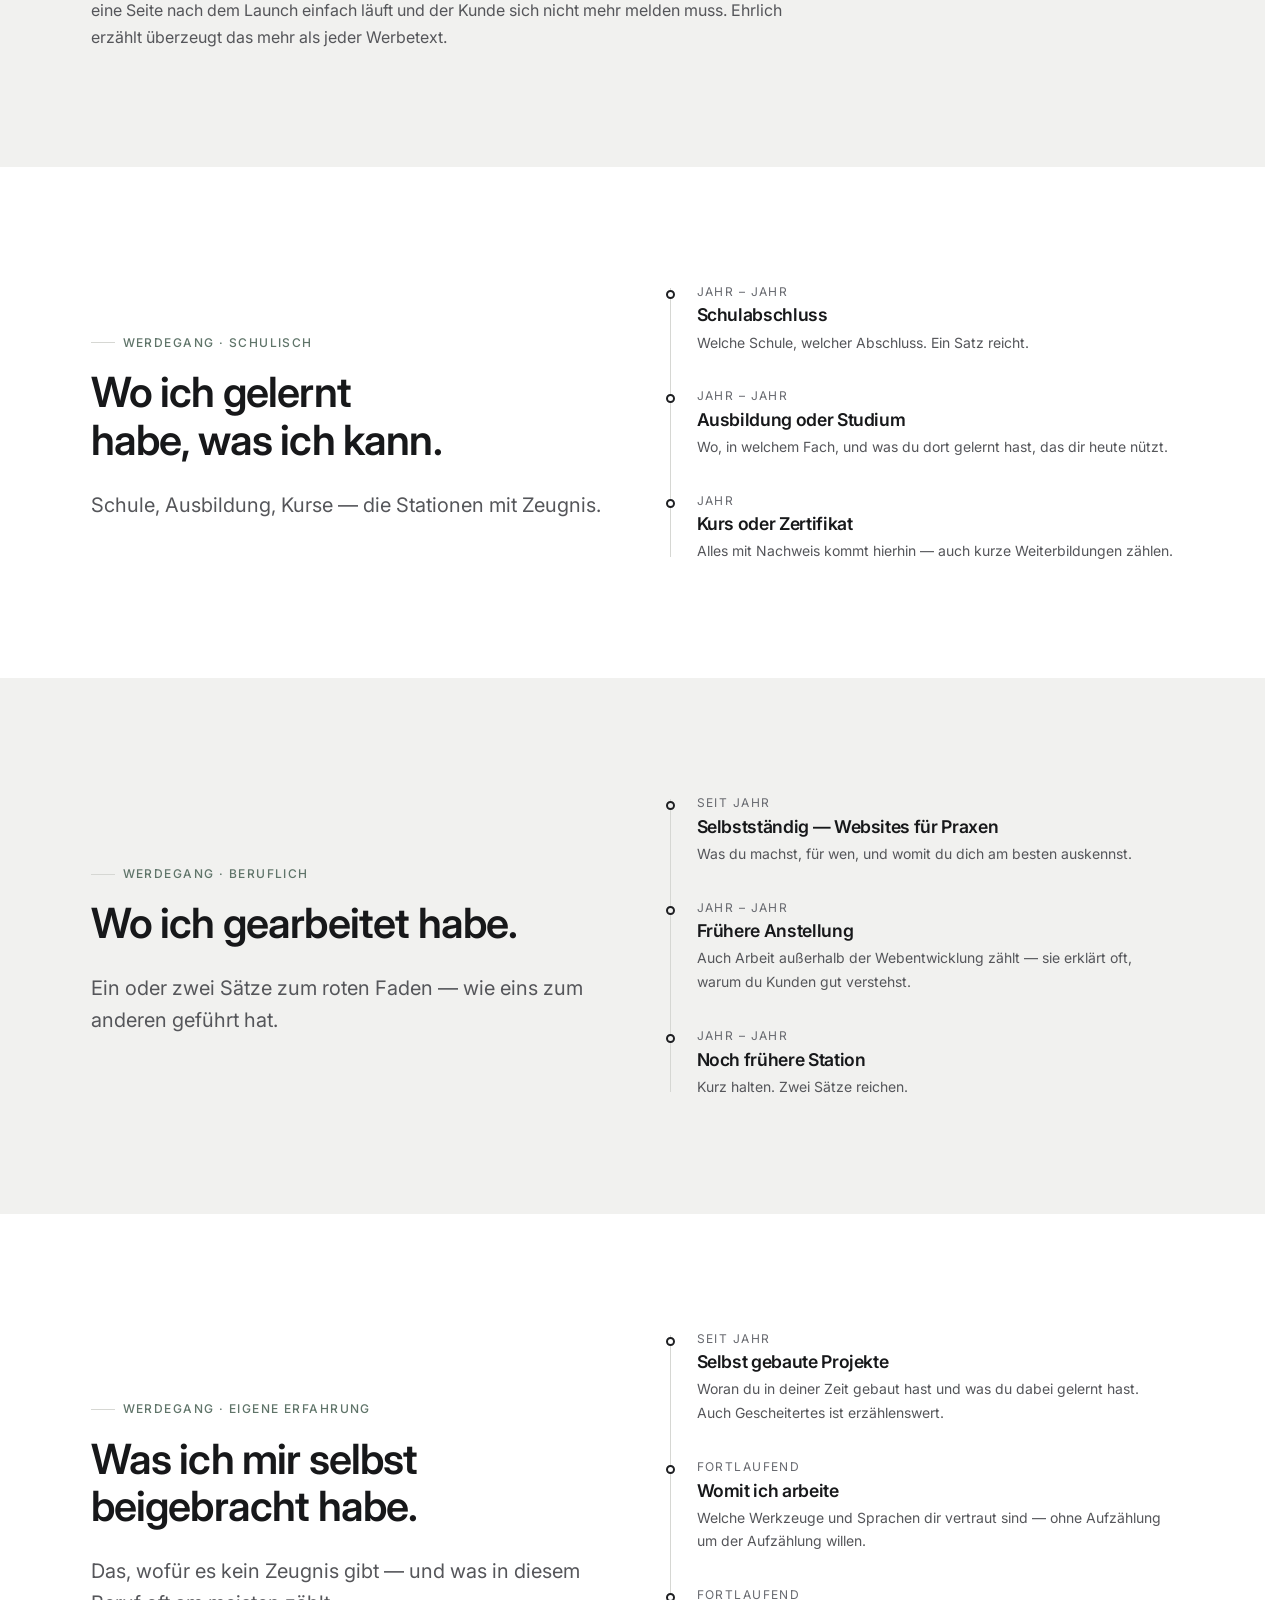
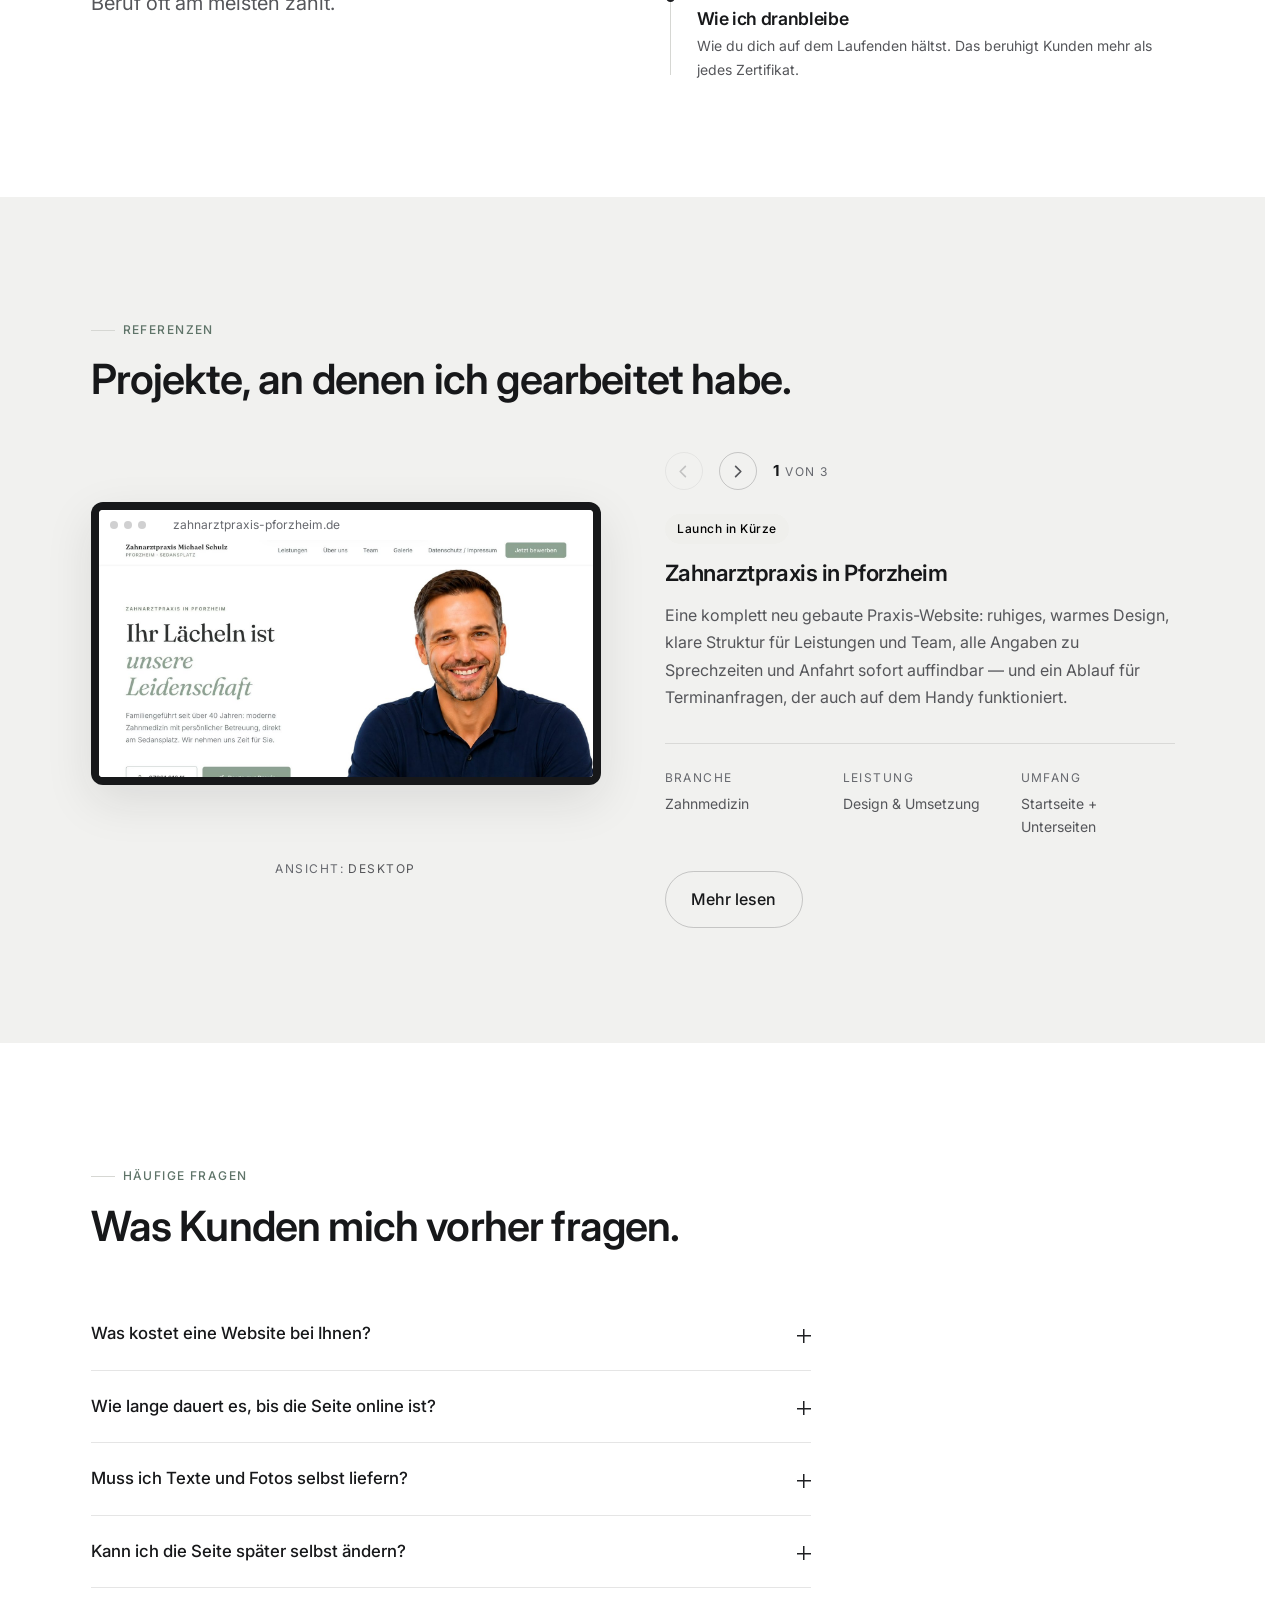
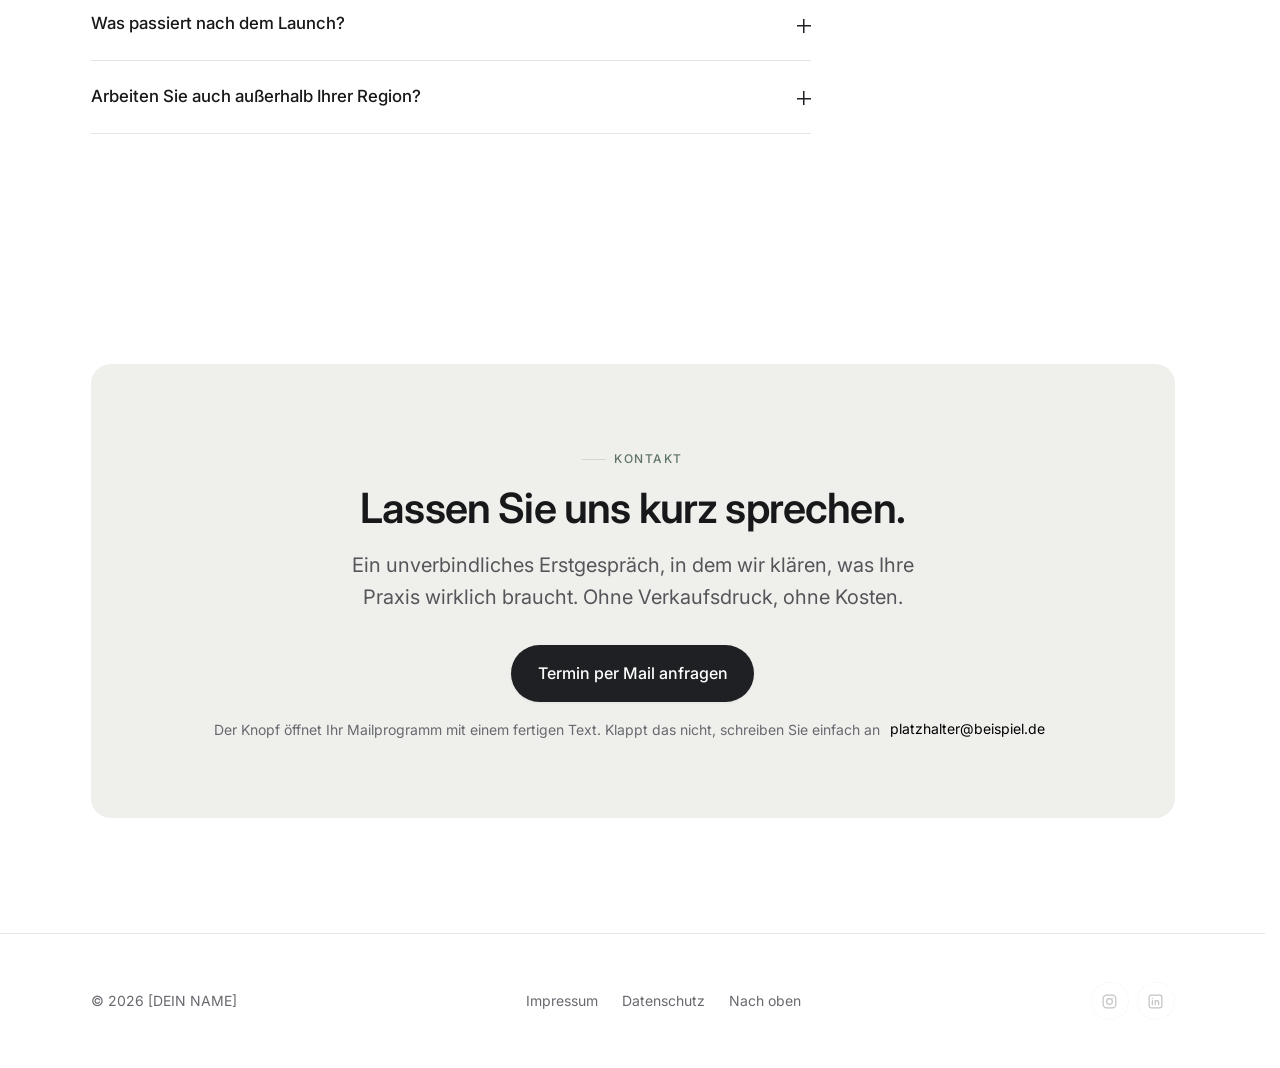
==== commit 8811d9f6: "Fachrichtungs-Menue, sortiertes Portfolio, Bild statt Video im Hero Nav: unter "Portfolio und Arbeit" ====
--- a/index.html
+++ b/index.html
@@ -138,8 +138,36 @@
         </button>
         <div class="nav-untermenue" id="untermenue-arbeiten" hidden>
           <a href="#referenz">Referenz auf der Startseite</a>
-          <a href="HTML/portfolio.html">Portfolio &amp; Arbeiten</a>
+
+        <!-- Zweite Ebene: links die Fachrichtungen, rechts was
+             zuletzt dran war. Beides auf einen Blick. -->
+        <div class="nav-gruppe ist-tief">
+          <button class="nav-aufklapp nav-aufklapp--tief" type="button"
+                  aria-expanded="false" aria-controls="flyout-arbeiten">
+            Portfolio &amp; Arbeiten
+            <svg class="nav-pfeil" viewBox="0 0 12 8" aria-hidden="true">
+              <path d="M1 1.6L6 6.4L11 1.6" fill="none" stroke="currentColor"
+                    stroke-width="1.7" stroke-linecap="round" stroke-linejoin="round" />
+            </svg>
+          </button>
+
+          <div class="nav-untermenue nav-flyout" id="flyout-arbeiten" hidden>
+            <div>
+              <p class="nav-spalte-titel">Nach Fachrichtung</p>
+          <a href="HTML/portfolio.html#zahnmedizin">Zahnmedizin<span class="nav-menge">1</span></a>
+          <a href="HTML/portfolio.html#allgemeinmedizin">Allgemeinmedizin</a>
+          <a href="HTML/portfolio.html#gynaekologie">Gynäkologie</a>
+          <a href="HTML/portfolio.html#physiotherapie">Physiotherapie</a>
+          <a href="HTML/portfolio.html#weitere">Weitere Betriebe</a>
+            </div>
+            <div>
+              <p class="nav-spalte-titel">Zuletzt bearbeitet</p>
           <a href="HTML/referenz-zahnarzt.html">Zahnarztpraxis Pforzheim</a>
+              <span class="nav-leer">Weitere folgen</span>
+            </div>
+            <a class="nav-alle" href="HTML/portfolio.html">Alle Arbeiten ansehen →</a>
+          </div>
+        </div>
         </div>
       </div>
 
@@ -172,9 +200,11 @@
 
   <!-- ══════════ 1. WILLKOMMEN ══════════ -->
   <!-- data-hintergrund schaltet zwischen Video und Standbild um:
-       "video" = Film läuft, alles andere = nur das Bild. Eine Zeile,
-       falls du dich dagegen entscheidest. -->
-  <section class="hero" id="willkommen" data-hintergrund="video">
+       "video" = Film läuft, alles andere = nur das Bild.
+       Steht gerade auf "bild" — der Film bleibt eingebaut, wird aber
+       nicht geladen. Willst du ihn zurück: hier "video" eintragen,
+       sonst nichts. -->
+  <section class="hero" id="willkommen" data-hintergrund="bild">
     <!-- ══ BILDFLÄCHE ══
          Das Standbild liegt immer darunter: es ist sofort da, dient
          als Rückfall und bleibt stehen, wenn der Film nicht starten
@@ -196,8 +226,12 @@
            und Her statt wie ein harter Schnitt — und der Browser
            spielt einfach ganz normal ab. Rückwärts abspielen kann er
            von sich aus nämlich nicht.
-           Erzeugt aus wallpaper_video_version2.mp4, siehe HINWEIS.txt. -->
-      <video class="hero-video" loop muted playsinline preload="auto"
+           Erzeugt aus wallpaper_video_version2.mp4, siehe HINWEIS.txt.
+
+           preload="none": so lädt der Browser die 0,4 MB nur dann,
+           wenn oben auch wirklich "video" steht. main.js schaltet
+           das Vorladen in dem Fall selbst ein. -->
+      <video class="hero-video" loop muted playsinline preload="none"
              poster="bilder/wallpaper_version1_800.jpg" tabindex="-1">
         <source src="videos/wallpaper_version2_pendel.mp4" type="video/mp4" />
       </video>
--- a/CSS/styles.css
+++ b/CSS/styles.css
@@ -487,6 +487,112 @@
 }
 
 
+/* ── Zweite Ebene: das Klappmenü ───────────────────────────
+   Hängt an einem Punkt im Untermenü und fährt am Rechner seitlich
+   heraus. Links die Fachrichtungen, rechts die zuletzt bearbeiteten
+   Arbeiten — beides auf einen Blick, ohne Klickstrecke. */
+
+.nav-gruppe.ist-tief { position: relative; }
+
+/* Der Auslöser sieht aus wie ein Eintrag, zeigt aber nach rechts */
+.nav-aufklapp--tief {
+  display: flex; align-items: center; gap: var(--space-2);
+  width: 100%;
+  padding: 0.55rem 0.9rem;
+  font-size: var(--size-small);
+  color: var(--text-mid);
+  text-align: left;
+  border-radius: var(--radius-sm);
+  white-space: nowrap;
+  transition: color var(--duration) var(--ease), background var(--duration) var(--ease);
+}
+.nav-aufklapp--tief:hover { color: var(--text); background: var(--accent-soft); }
+.nav-aufklapp--tief .nav-pfeil { margin-left: auto; }
+
+.nav-spalte-titel {
+  font-size: var(--size-label);
+  letter-spacing: var(--tracking-label);
+  text-transform: uppercase;
+  color: var(--text-soft);
+  padding: 0.3rem 0.9rem 0.4rem;
+}
+.nav-menge {
+  margin-left: auto;
+  padding-left: var(--space-2);
+  font-size: var(--size-label);
+  color: var(--text-soft);
+}
+.nav-untermenue a { display: flex; align-items: center; }
+
+/* Eintrag ohne Ziel: es gibt dort noch nichts */
+.nav-leer {
+  display: block;
+  padding: 0.55rem 0.9rem;
+  font-size: var(--size-small);
+  color: var(--text-soft);
+  opacity: 0.7;
+}
+
+.nav-alle {
+  border-top: 1px solid var(--border);
+  margin-top: 0.2rem;
+  padding-top: 0.6rem !important;
+  font-weight: var(--weight-medium);
+}
+
+@media (min-width: 1140px) {
+  /* Öffnet nach LINKS: die Leiste sitzt am rechten Bildrand, dort ist
+     kein Platz. Reicht es links auch nicht, dreht main.js es um. */
+  .nav-flyout {
+    top: -0.45rem;
+    right: calc(100% + 8px);
+    left: auto;
+    transform: none;
+    min-width: 400px;
+    display: grid;
+    grid-template-columns: 1fr 1fr;
+    gap: 0 var(--space-2);
+    animation: flyoutAuf 0.2s var(--ease);
+  }
+  .nav-flyout.oeffnet-rechts {
+    right: auto;
+    left: calc(100% + 8px);
+  }
+  .nav-flyout .nav-alle { grid-column: 1 / -1; }
+
+  /* Brücke über die Lücke: sonst klappt es zu, während die Maus vom
+     Auslöser hinüberwandert. Alle vier Seiten müssen hier stehen —
+     .nav-untermenue::before setzt oben schon top/left/right/height für
+     die Brücke nach oben, und die gilt sonst weiter. */
+  .nav-flyout::before {
+    content: '';
+    position: absolute;
+    top: 0; bottom: 0;
+    left: auto; right: -10px;
+    width: 10px; height: auto;
+  }
+  .nav-flyout.oeffnet-rechts::before { left: -10px; right: auto; }
+}
+/* Bewusst ohne seitliche Bewegung — die Richtung wechselt ja. */
+@keyframes flyoutAuf {
+  from { opacity: 0; transform: translateY(-6px); }
+  to   { opacity: 1; transform: translateY(0); }
+}
+
+/* Auf dem Handy klappt es als weitere Stufe ein Stück tiefer auf */
+@media (max-width: 1139px) {
+  .nav-aufklapp--tief { padding: 0.75rem 0.5rem; font-size: 0.95rem; }
+  .nav-aufklapp--tief .nav-pfeil { transform: rotate(90deg); }
+  .nav-aufklapp--tief[aria-expanded="true"] .nav-pfeil { transform: rotate(-90deg); }
+  .nav-flyout {
+    margin: 0.1rem 0 0.4rem var(--space-2);
+    padding-left: var(--space-2);
+    border-left: 2px solid var(--accent-line);
+  }
+  .nav-spalte-titel { padding-inline: 0.5rem; margin-top: var(--space-1); }
+}
+
+
 /* ── Die Leiste wird leiser ────────────────────────────────
    Ab dem Ende des Landing-Bereichs tritt die Leiste zurück: gut zu
    sehen ist nur noch, wo man gerade ist, und wie weit man schon
@@ -1781,6 +1887,86 @@
 .referenz-folie > p { color: var(--text-mid); }
 
 
+/* ── FACHRICHTUNGEN (Portfolio-Seite) ──────────────────────
+   Eine Reihe Marken oben zum Überblick, darunter je ein Block.
+   Bewusst Abschnitte auf einer Seite statt eigener Unterseiten:
+   bei einem Projekt pro Fach wären das lauter leere Seiten. */
+
+.fach-chips {
+  display: flex; flex-wrap: wrap;
+  gap: var(--space-1);
+  margin-bottom: var(--space-6);
+  padding-bottom: var(--space-4);
+  border-bottom: 1px solid var(--border);
+}
+.fach-chips a {
+  display: inline-flex; align-items: center; gap: 0.4rem;
+  padding: 0.5rem 1rem;
+  font-size: var(--size-small);
+  color: var(--text-mid);
+  text-decoration: none;
+  border: 1px solid var(--border-strong);
+  border-radius: var(--radius-pill);
+  transition: color var(--duration) var(--ease),
+              background var(--duration) var(--ease),
+              border-color var(--duration) var(--ease);
+}
+.fach-chips a:hover {
+  color: var(--surface);
+  background: var(--accent);
+  border-color: var(--accent);
+}
+.fach-chips span {
+  font-size: var(--size-label);
+  color: var(--text-soft);
+}
+.fach-chips a:hover span { color: rgba(255, 255, 255, 0.7); }
+
+/* Sprungziel aus dem Menü. Die Abschnitte der Startseite bringen ihre
+   Luft nach oben über ihr eigenes Innenmaß mit — diese hier fangen
+   direkt mit der Überschrift an. Ohne scroll-margin landet sie also
+   hinter der festen Leiste. */
+.fach-block {
+  margin-bottom: var(--space-7);
+  scroll-margin-top: calc(var(--nav-height-sm) + var(--space-3));
+}
+@media (min-width: 760px) {
+  .fach-block { scroll-margin-top: calc(var(--nav-height) + var(--space-3)); }
+}
+.fach-block:last-of-type { margin-bottom: var(--space-5); }
+.fach-block > h2 {
+  font-size: var(--size-h3);
+  margin-bottom: var(--space-4);
+  padding-bottom: var(--space-2);
+  border-bottom: 1px solid var(--border);
+}
+.fach-block > h2 .fach-menge {
+  font-family: var(--font-body);
+  font-size: var(--size-small);
+  font-weight: var(--weight-normal);
+  color: var(--text-soft);
+  margin-left: var(--space-2);
+  letter-spacing: 0;
+}
+
+/* Fach ohne Projekt — ehrlich als frei gekennzeichnet, statt es
+   mit Erfundenem zu füllen. */
+.fach-leer {
+  display: flex; align-items: center; gap: var(--space-3);
+  padding: var(--space-3) var(--space-4);
+  border: 1.5px dashed var(--accent-line);
+  border-radius: var(--radius);
+  color: var(--text-mid);
+  font-size: var(--size-small);
+}
+.fach-leer .fach-plus {
+  font-size: 1.8rem;
+  line-height: 1;
+  color: var(--accent-line);
+  flex-shrink: 0;
+}
+
+
 /* ── ARBEITEN-LISTE (Portfolio-Seite) ──────────────────── */
 
 .arbeiten {
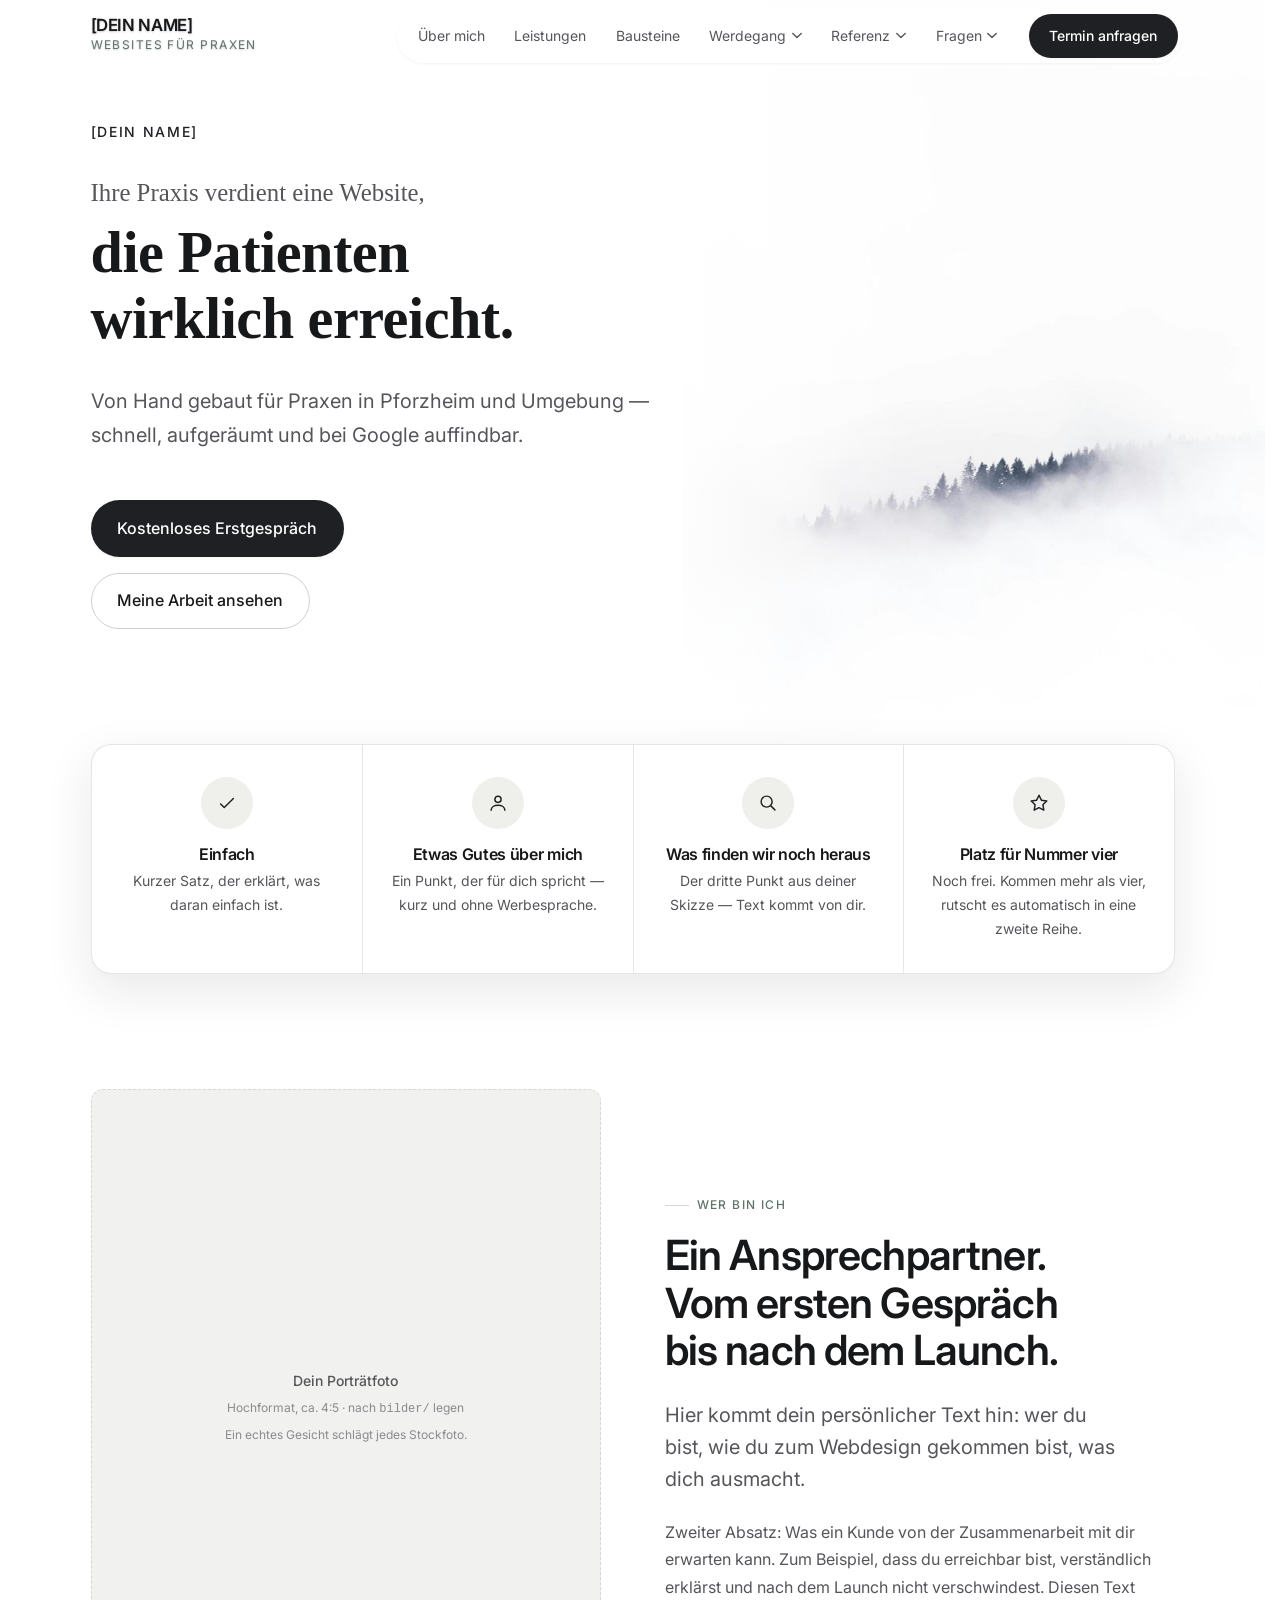
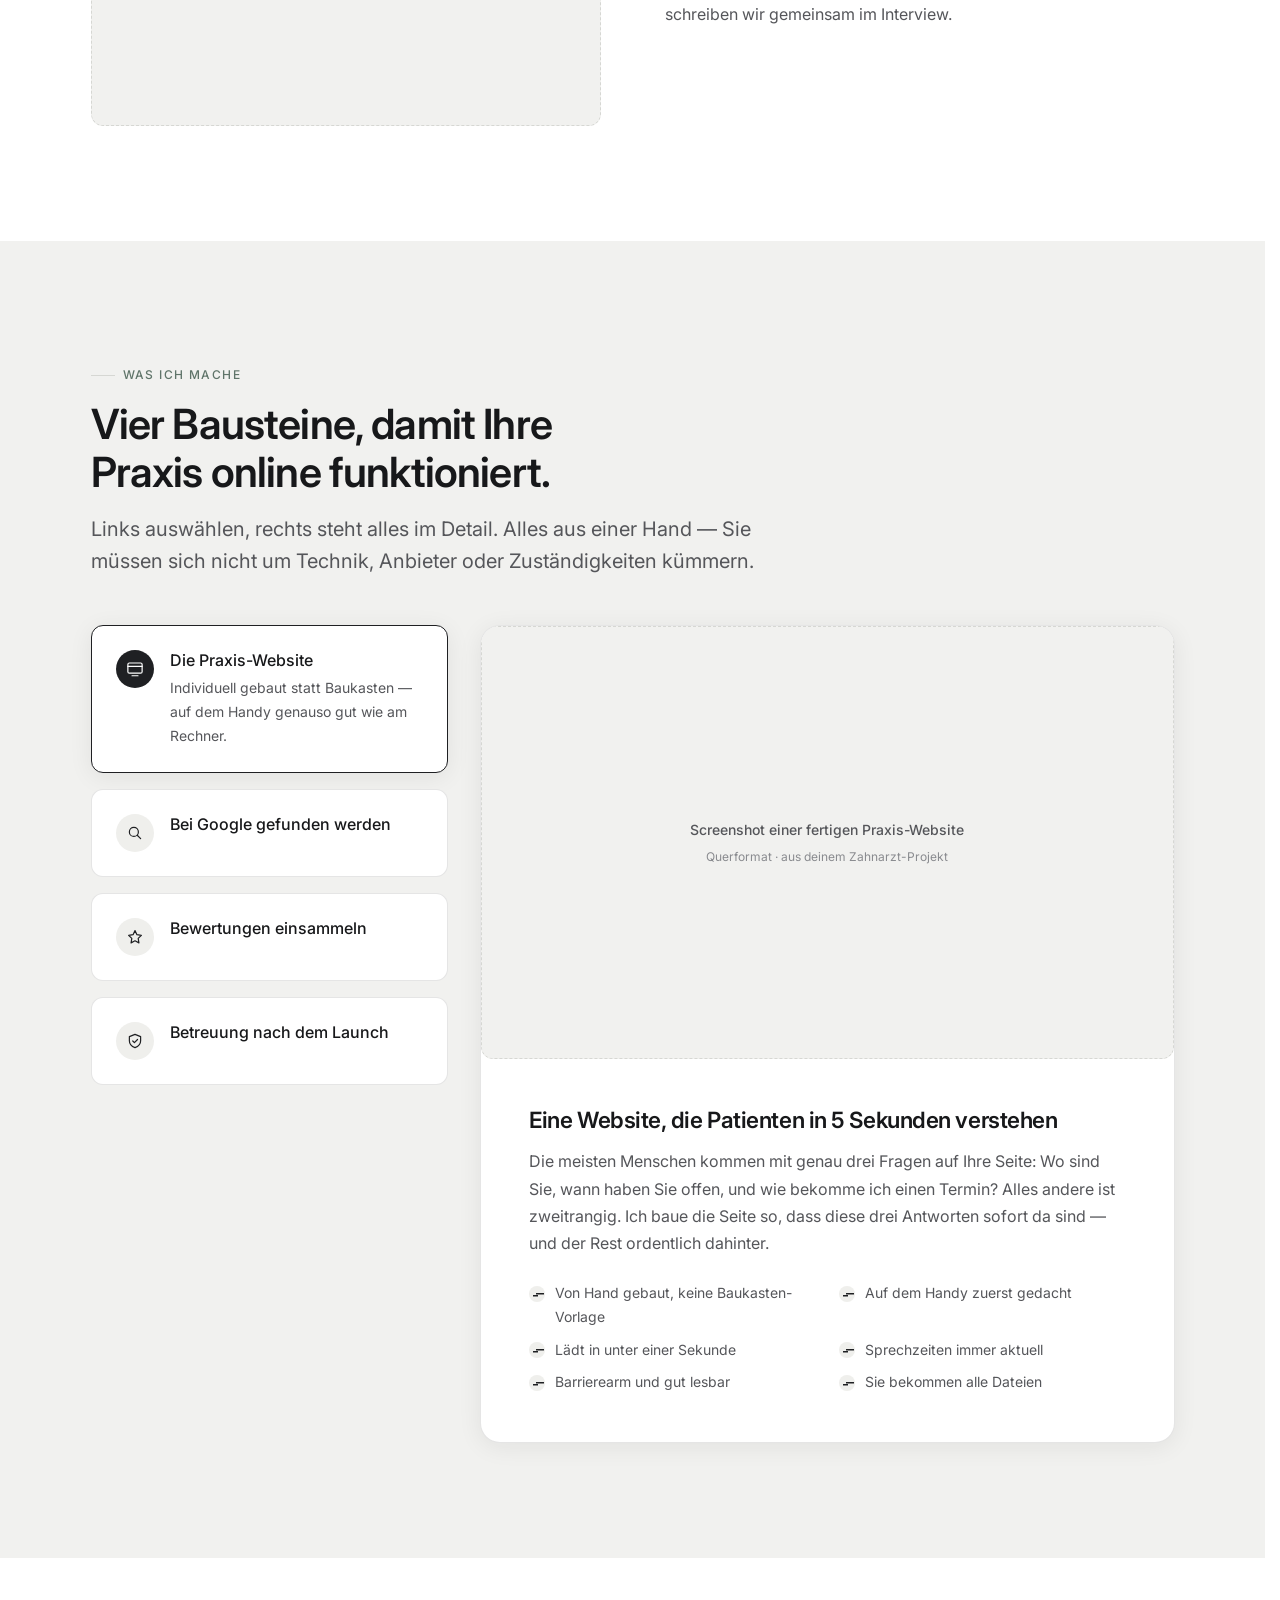
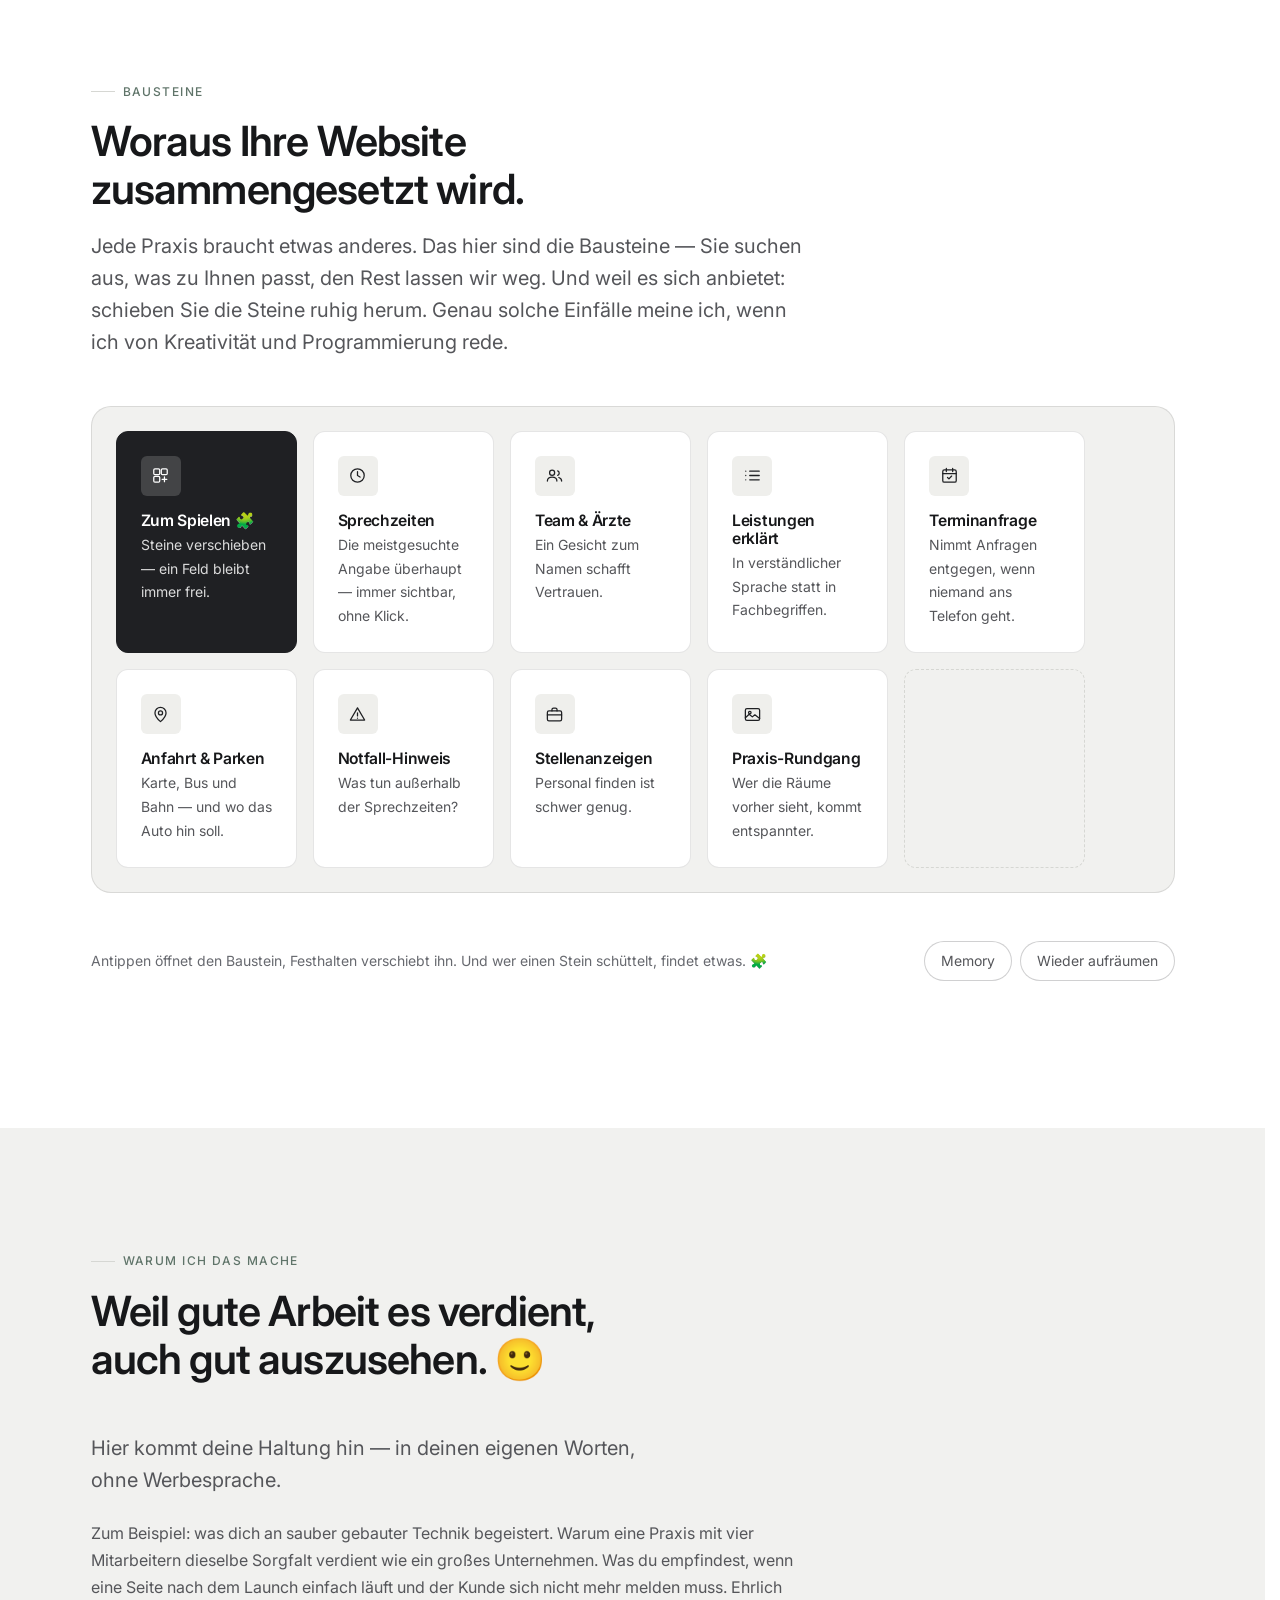
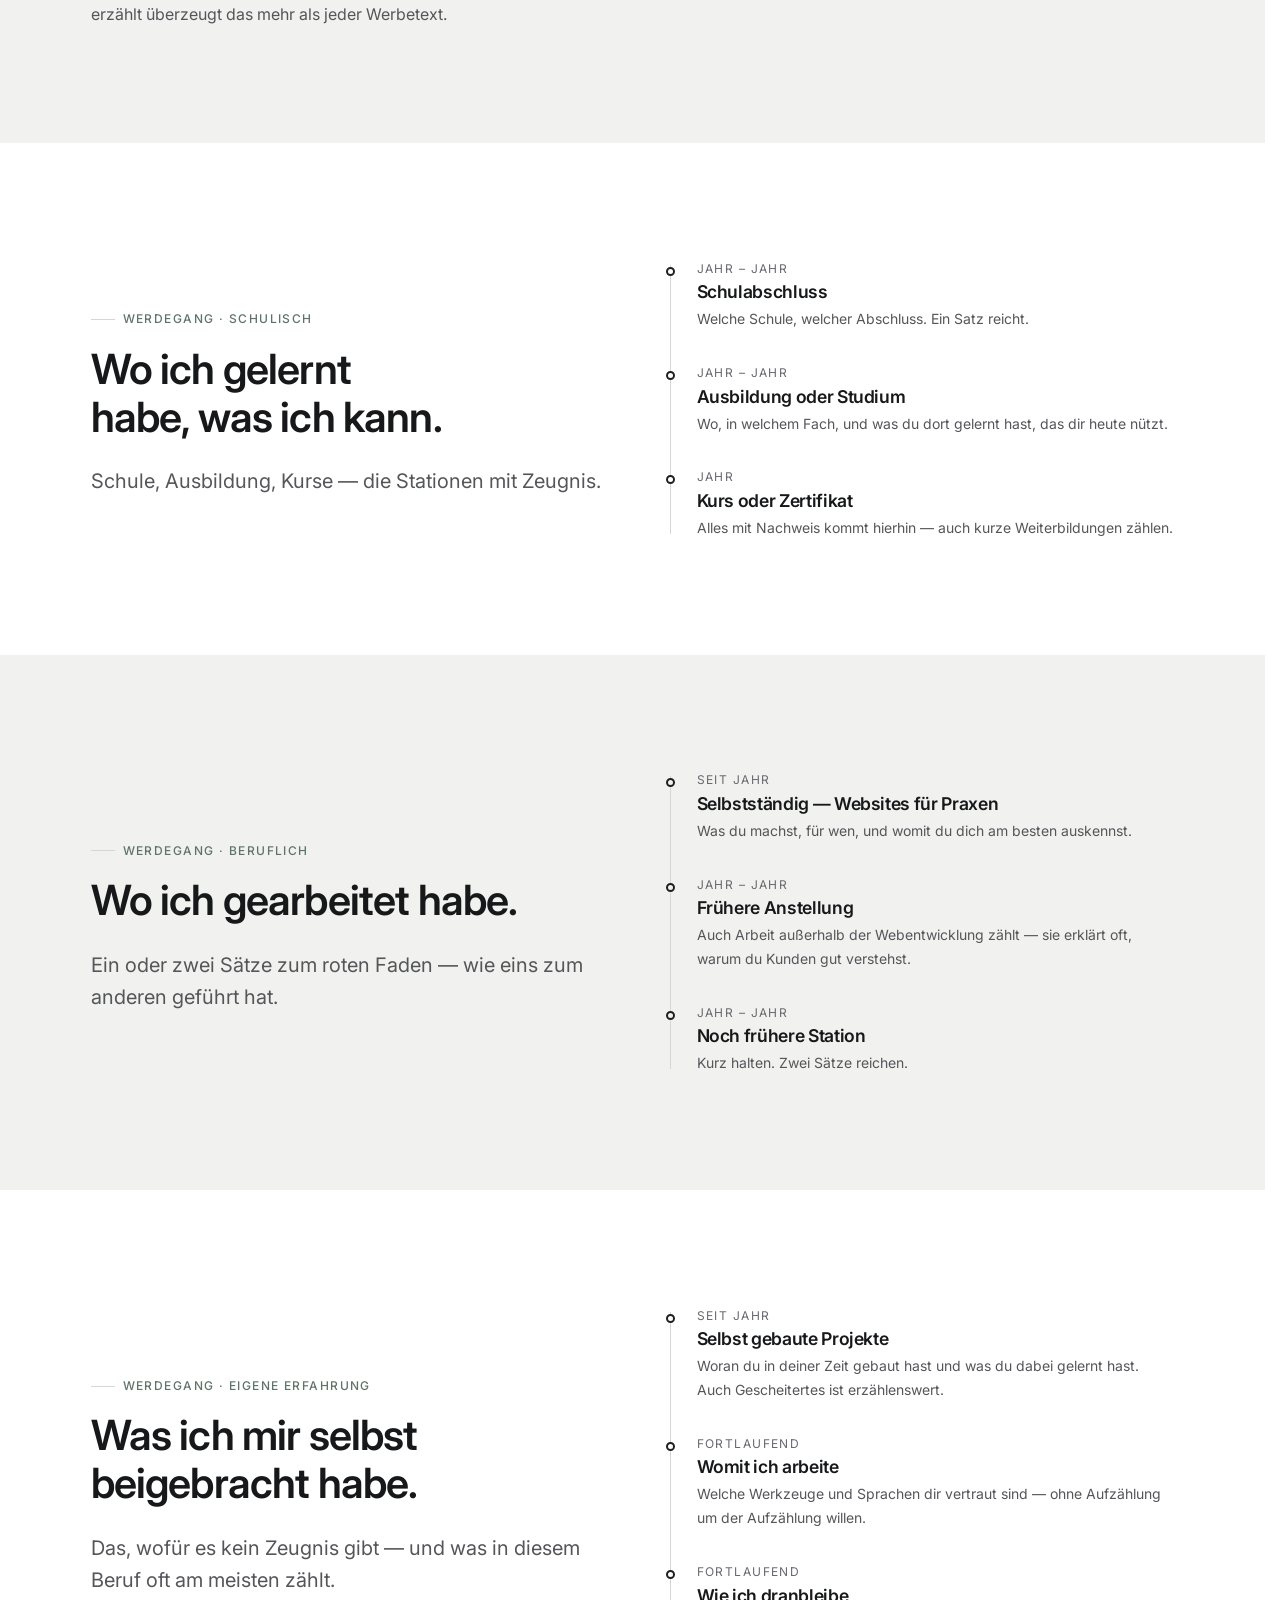
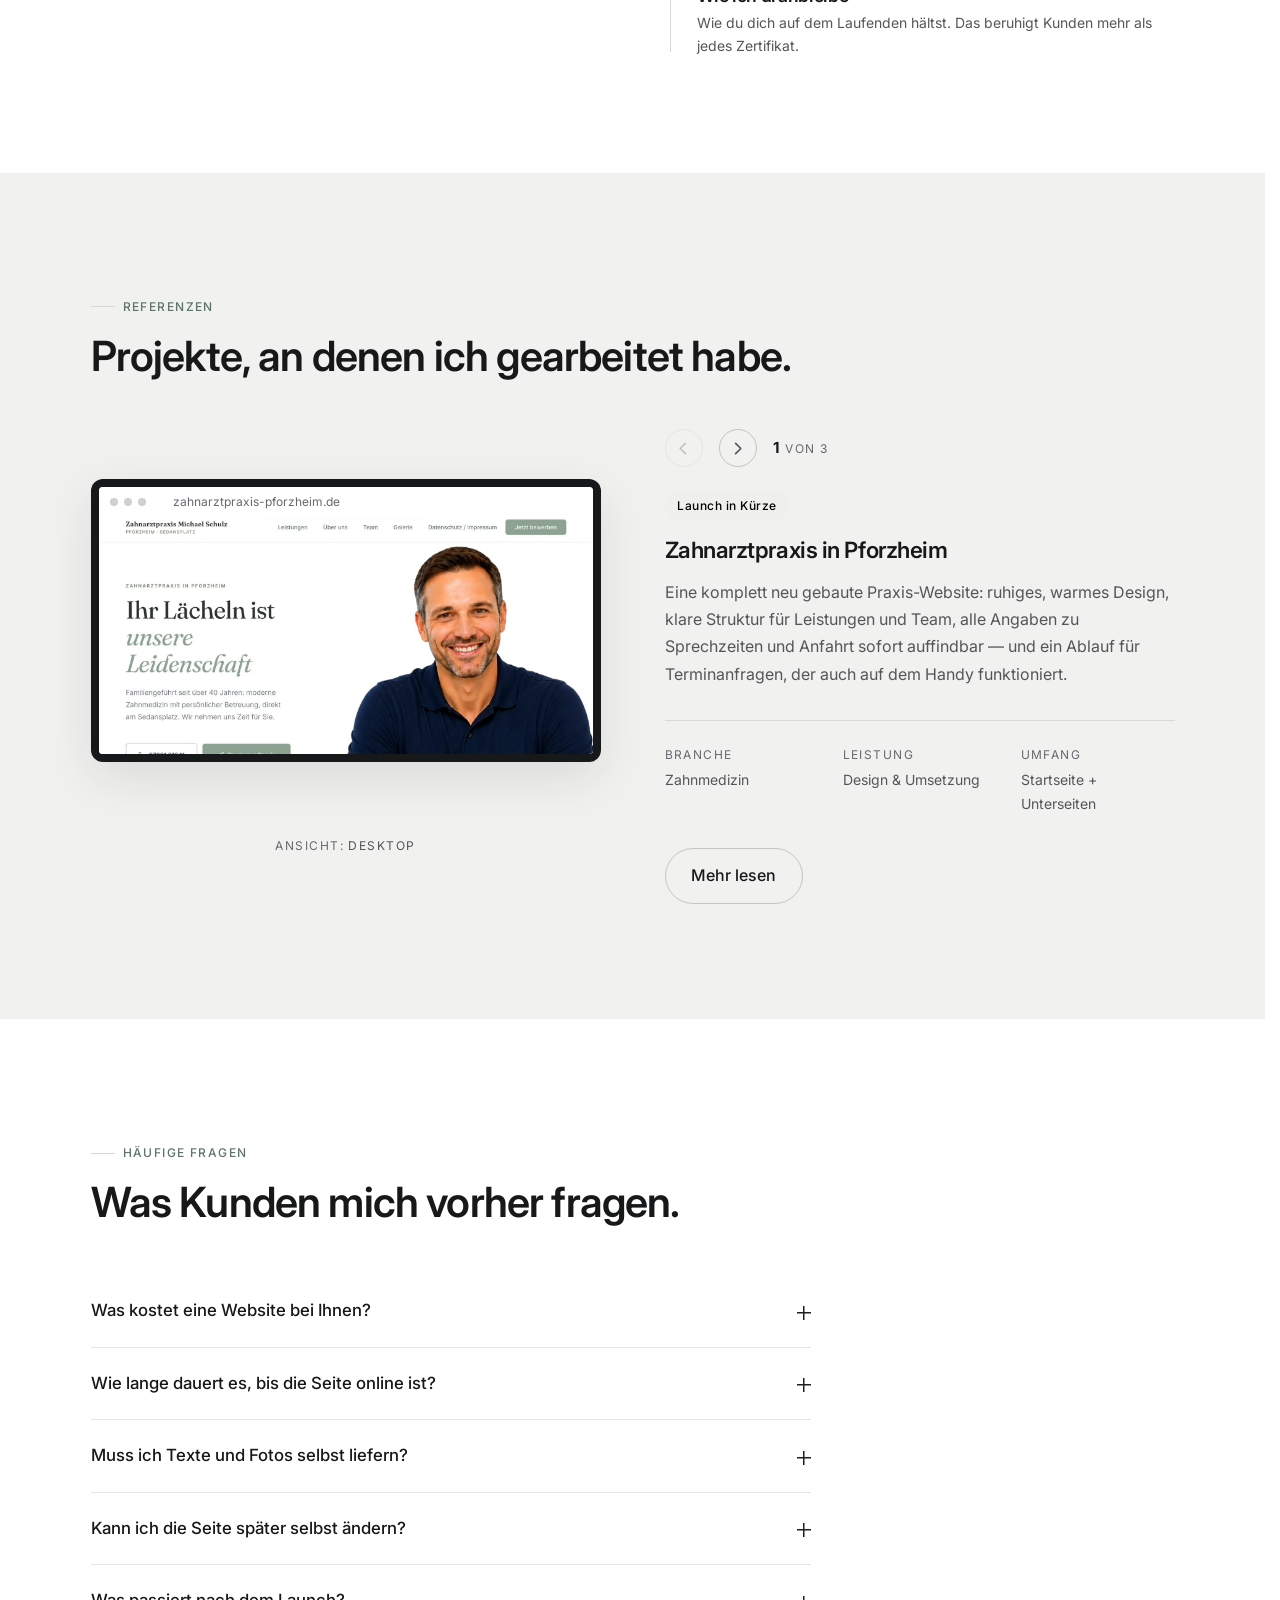
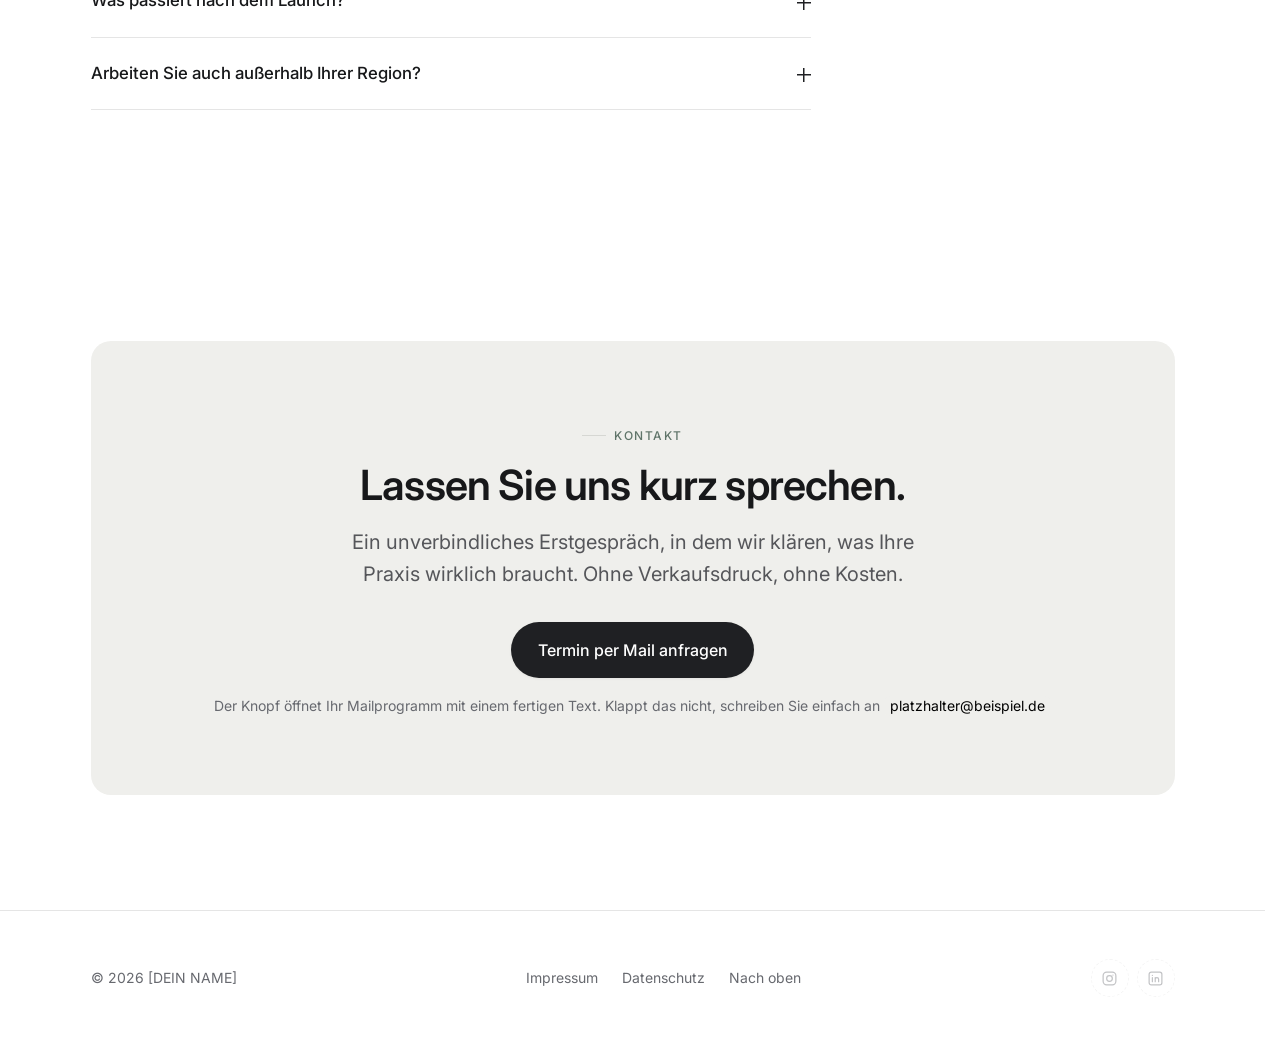
==== commit c94ca9e6: "Klappmenue nach rechts, Fachrichtungen filtern statt springen Drei Sachen, die beim Ansehen auf dem " ====
--- a/index.html
+++ b/index.html
@@ -139,35 +139,36 @@
         <div class="nav-untermenue" id="untermenue-arbeiten" hidden>
           <a href="#referenz">Referenz auf der Startseite</a>
 
-        <!-- Zweite Ebene: links die Fachrichtungen, rechts was
-             zuletzt dran war. Beides auf einen Blick. -->
-        <div class="nav-gruppe ist-tief">
-          <button class="nav-aufklapp nav-aufklapp--tief" type="button"
-                  aria-expanded="false" aria-controls="flyout-arbeiten">
-            Portfolio &amp; Arbeiten
-            <svg class="nav-pfeil" viewBox="0 0 12 8" aria-hidden="true">
-              <path d="M1 1.6L6 6.4L11 1.6" fill="none" stroke="currentColor"
-                    stroke-width="1.7" stroke-linecap="round" stroke-linejoin="round" />
-            </svg>
-          </button>
-
-          <div class="nav-untermenue nav-flyout" id="flyout-arbeiten" hidden>
-            <div>
-              <p class="nav-spalte-titel">Nach Fachrichtung</p>
-          <a href="HTML/portfolio.html#zahnmedizin">Zahnmedizin<span class="nav-menge">1</span></a>
-          <a href="HTML/portfolio.html#allgemeinmedizin">Allgemeinmedizin</a>
-          <a href="HTML/portfolio.html#gynaekologie">Gynäkologie</a>
-          <a href="HTML/portfolio.html#physiotherapie">Physiotherapie</a>
-          <a href="HTML/portfolio.html#weitere">Weitere Betriebe</a>
+          <!-- Zweite Ebene: fährt am Rechner nach rechts heraus.
+               Jeder Eintrag öffnet die Portfolio-Seite gefiltert —
+               dort ist dann nur dieses eine Fach zu sehen. -->
+          <div class="nav-gruppe ist-tief">
+            <button class="nav-aufklapp nav-aufklapp--tief" type="button"
+                    aria-expanded="false" aria-controls="flyout-arbeiten">
+              Portfolio &amp; Arbeiten
+              <svg class="nav-pfeil" viewBox="0 0 12 8" aria-hidden="true">
+                <path d="M1 1.6L6 6.4L11 1.6" fill="none" stroke="currentColor"
+                      stroke-width="1.7" stroke-linecap="round" stroke-linejoin="round" />
+              </svg>
+            </button>
+
+            <div class="nav-untermenue nav-flyout" id="flyout-arbeiten" hidden>
+              <div>
+                <p class="nav-spalte-titel">Nach Fachrichtung</p>
+                <a href="HTML/portfolio.html#zahnmedizin">Zahnmedizin<span class="nav-menge">1</span></a>
+                <a href="HTML/portfolio.html#allgemeinmedizin">Allgemeinmedizin</a>
+                <a href="HTML/portfolio.html#gynaekologie">Gynäkologie</a>
+                <a href="HTML/portfolio.html#physiotherapie">Physiotherapie<span class="nav-menge">1</span></a>
+                <a href="HTML/portfolio.html#weitere">Weitere Betriebe</a>
+              </div>
+              <div>
+                <p class="nav-spalte-titel">Zuletzt bearbeitet</p>
+                <a href="HTML/referenz-zahnarzt.html">Zahnarztpraxis Pforzheim</a>
+                <span class="nav-leer">Weitere folgen</span>
+              </div>
+              <a class="nav-alle" href="HTML/portfolio.html#alle">Alle Arbeiten ansehen →</a>
             </div>
-            <div>
-              <p class="nav-spalte-titel">Zuletzt bearbeitet</p>
-          <a href="HTML/referenz-zahnarzt.html">Zahnarztpraxis Pforzheim</a>
-              <span class="nav-leer">Weitere folgen</span>
-            </div>
-            <a class="nav-alle" href="HTML/portfolio.html">Alle Arbeiten ansehen →</a>
-          </div>
-        </div>
+          </div>
         </div>
       </div>
 
--- a/CSS/styles.css
+++ b/CSS/styles.css
@@ -488,9 +488,18 @@
 
 
 /* ── Zweite Ebene: das Klappmenü ───────────────────────────
-   Hängt an einem Punkt im Untermenü und fährt am Rechner seitlich
-   heraus. Links die Fachrichtungen, rechts die zuletzt bearbeiteten
-   Arbeiten — beides auf einen Blick, ohne Klickstrecke. */
+   Es gibt zwei Fälle, und die sehen bewusst verschieden aus:
+
+   1. Das Menü hängt IN einem Untermenü (Startseite, unter "Referenz").
+      Dann fährt es am Rechner seitlich nach rechts heraus. Nach links
+      ginge es auch, aber dort steht die Überschrift — die wollen wir
+      nicht zudecken.
+   2. Das Menü hängt direkt in der Leiste (Portfolio-Seite).
+      Dann klappt es einfach nach unten auf wie jedes andere Menü.
+      Nichts schwebt seitlich neben der Leiste.
+
+   Beide Fälle sind einspaltig und schmal: rechts neben dem Untermenü
+   ist nur wenig Platz, und zwei Spalten hätten dort nicht gepasst. */
 
 .nav-gruppe.ist-tief { position: relative; }
 
@@ -540,40 +549,78 @@
   font-weight: var(--weight-medium);
 }
 
+/* Zwei Gruppen untereinander — eine feine Linie trennt sie */
+.nav-flyout > div + div {
+  margin-top: 0.35rem;
+  padding-top: 0.35rem;
+  border-top: 1px solid var(--border);
+}
+
 @media (min-width: 1140px) {
-  /* Öffnet nach LINKS: die Leiste sitzt am rechten Bildrand, dort ist
-     kein Platz. Reicht es links auch nicht, dreht main.js es um. */
-  .nav-flyout {
+  .nav-flyout { min-width: 250px; }
+
+  /* Fall 1: im Untermenü — seitlich nach rechts */
+  .nav-untermenue .nav-flyout {
     top: -0.45rem;
-    right: calc(100% + 8px);
-    left: auto;
+    left: calc(100% + 8px);
+    right: auto;
     transform: none;
-    min-width: 400px;
-    display: grid;
-    grid-template-columns: 1fr 1fr;
-    gap: 0 var(--space-2);
     animation: flyoutAuf 0.2s var(--ease);
   }
-  .nav-flyout.oeffnet-rechts {
-    right: auto;
-    left: calc(100% + 8px);
-  }
-  .nav-flyout .nav-alle { grid-column: 1 / -1; }
+  /* Reicht der Platz rechts nicht, legt main.js es darunter —
+     nach links darf es nicht, dort steht die Überschrift. */
+  .nav-untermenue .nav-flyout.faellt-nach-unten {
+    top: calc(100% + 6px);
+    left: 0;
+  }
 
   /* Brücke über die Lücke: sonst klappt es zu, während die Maus vom
      Auslöser hinüberwandert. Alle vier Seiten müssen hier stehen —
      .nav-untermenue::before setzt oben schon top/left/right/height für
      die Brücke nach oben, und die gilt sonst weiter. */
-  .nav-flyout::before {
+  .nav-untermenue .nav-flyout::before {
     content: '';
     position: absolute;
     top: 0; bottom: 0;
-    left: auto; right: -10px;
+    left: -10px; right: auto;
     width: 10px; height: auto;
   }
-  .nav-flyout.oeffnet-rechts::before { left: -10px; right: auto; }
-}
-/* Bewusst ohne seitliche Bewegung — die Richtung wechselt ja. */
+  .nav-untermenue .nav-flyout.faellt-nach-unten::before {
+    top: -8px; bottom: auto;
+    left: 0; right: 0;
+    width: auto; height: 8px;
+  }
+}
+
+/* ── Der Zeiger als Licht ──────────────────────────────────
+   Die Einträge liegen erst blass da und werden hell, wo die Maus
+   gerade ist. main.js setzt --naehe je Eintrag aus dem senkrechten
+   Abstand zum Zeiger.
+   Nur wo es auch wirklich eine Maus gibt: auf dem Handy gäbe es
+   nichts, was die Schrift je wieder sichtbar machen würde. */
+@media (min-width: 1140px) and (hover: hover) and (pointer: fine) {
+  .nav-flyout a,
+  .nav-flyout .nav-leer,
+  .nav-flyout .nav-spalte-titel {
+    opacity: calc(0.34 + 0.66 * var(--naehe, 0));
+    transition: opacity 0.16s var(--ease);
+  }
+  .nav-flyout .nav-spalte-titel {
+    opacity: calc(0.42 + 0.58 * var(--naehe, 0));
+  }
+  /* Mit der Tastatur gibt es keinen Zeiger — dann alles zeigen. */
+  .nav-flyout:focus-within a,
+  .nav-flyout:focus-within .nav-leer,
+  .nav-flyout:focus-within .nav-spalte-titel { opacity: 1; }
+}
+/* Wer mehr Kontrast eingestellt hat, bekommt keinen Blendeffekt. */
+@media (prefers-contrast: more) {
+  .nav-flyout a,
+  .nav-flyout .nav-leer,
+  .nav-flyout .nav-spalte-titel { opacity: 1; }
+}
+
+/* Bewusst ohne seitliche Bewegung — die Richtung kann wechseln. */
 @keyframes flyoutAuf {
   from { opacity: 0; transform: translateY(-6px); }
   to   { opacity: 1; transform: translateY(0); }
@@ -1922,6 +1969,19 @@
 }
 .fach-chips a:hover span { color: rgba(255, 255, 255, 0.7); }
 
+/* Das gerade gewählte Fach. Muss deutlich sein: sonst wirkt eine
+   gefilterte Seite kaputt statt gefiltert. */
+.fach-chips a.is-active {
+  color: var(--surface);
+  background: var(--accent);
+  border-color: var(--accent);
+  font-weight: var(--weight-medium);
+}
+.fach-chips a.is-active span { color: rgba(255, 255, 255, 0.7); }
+
+/* Die Knopfleiste ist auch das Ziel nach dem Filtern */
+.fach-chips { scroll-margin-top: calc(var(--nav-height-sm) + var(--space-3)); }
+
 /* Sprungziel aus dem Menü. Die Abschnitte der Startseite bringen ihre
    Luft nach oben über ihr eigenes Innenmaß mit — diese hier fangen
    direkt mit der Überschrift an. Ohne scroll-margin landet sie also
@@ -1930,7 +1990,12 @@
   margin-bottom: var(--space-7);
   scroll-margin-top: calc(var(--nav-height-sm) + var(--space-3));
 }
+/* Ausgefiltert. Explizit, weil ein späteres display: … das
+   hidden-Attribut sonst aushebeln würde. */
+.fach-block[hidden] { display: none; }
+
 @media (min-width: 760px) {
+  .fach-chips,
   .fach-block { scroll-margin-top: calc(var(--nav-height) + var(--space-3)); }
 }
 .fach-block:last-of-type { margin-bottom: var(--space-5); }
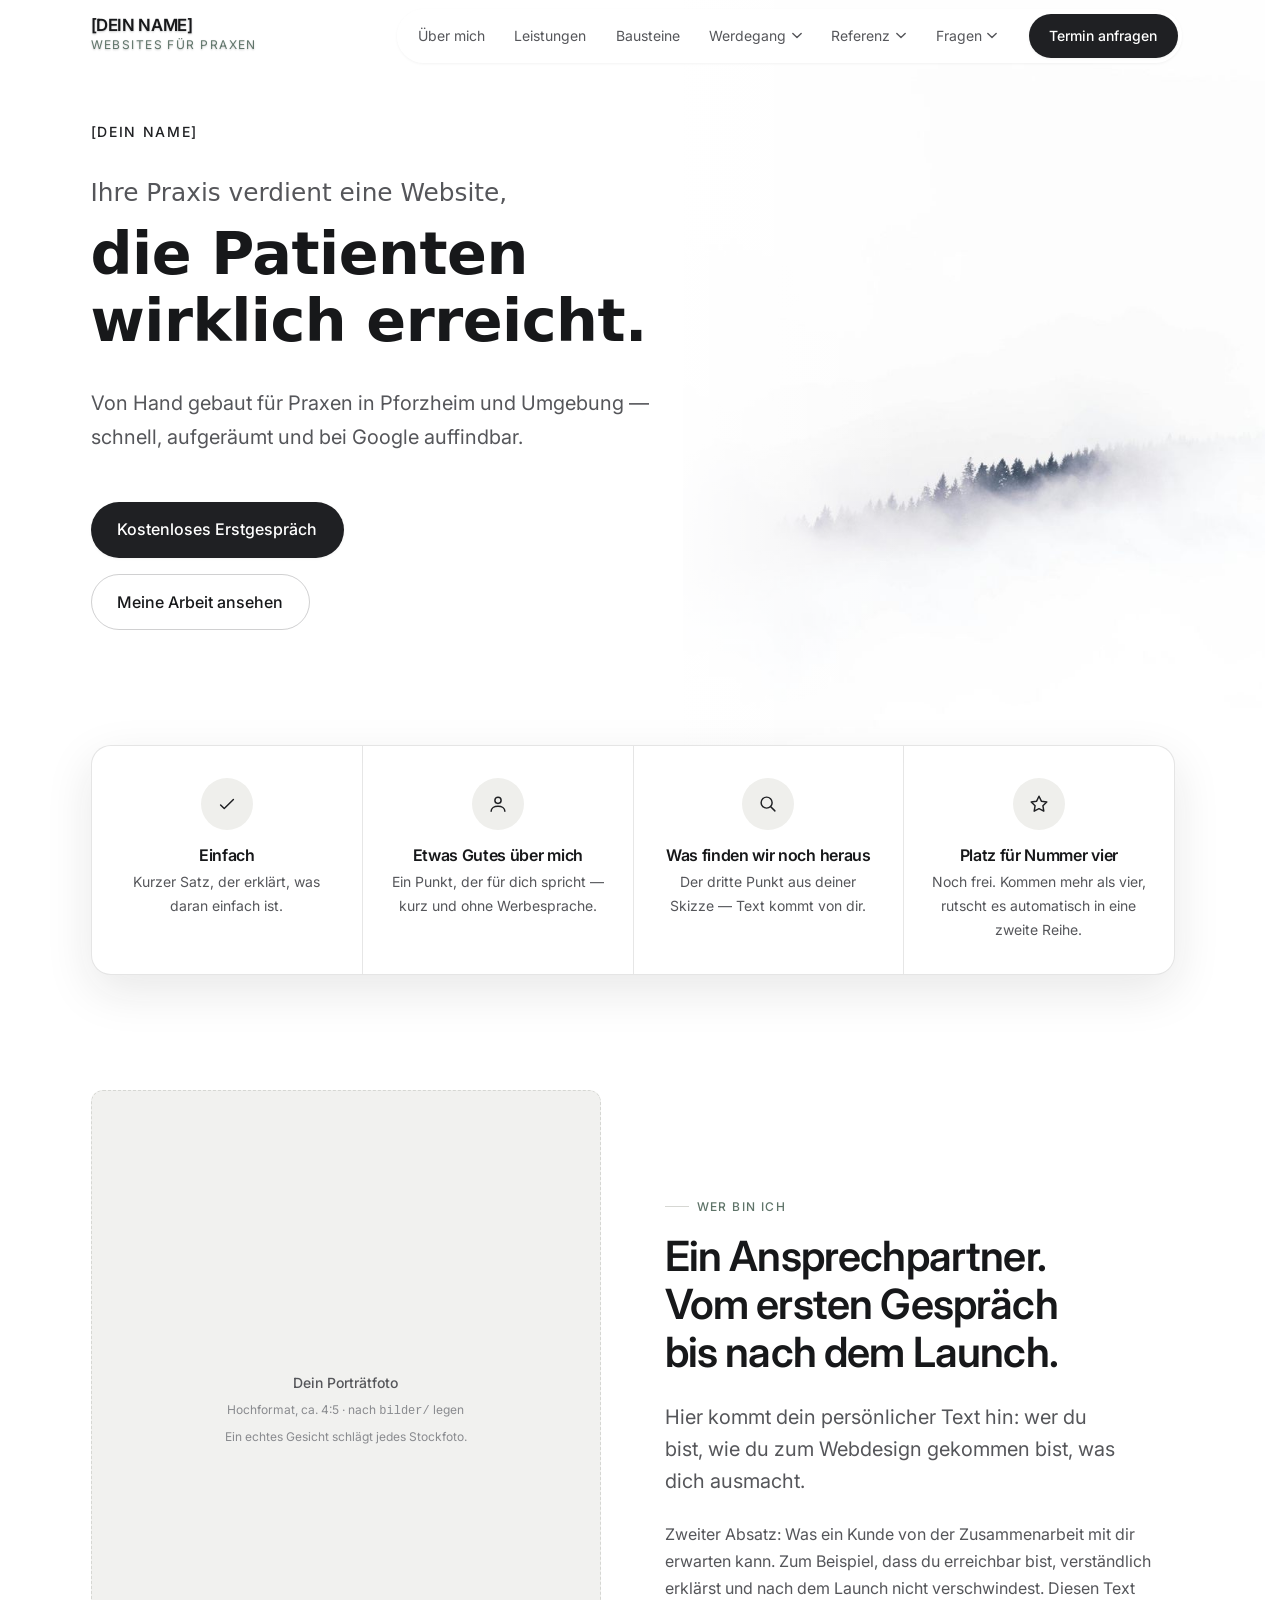
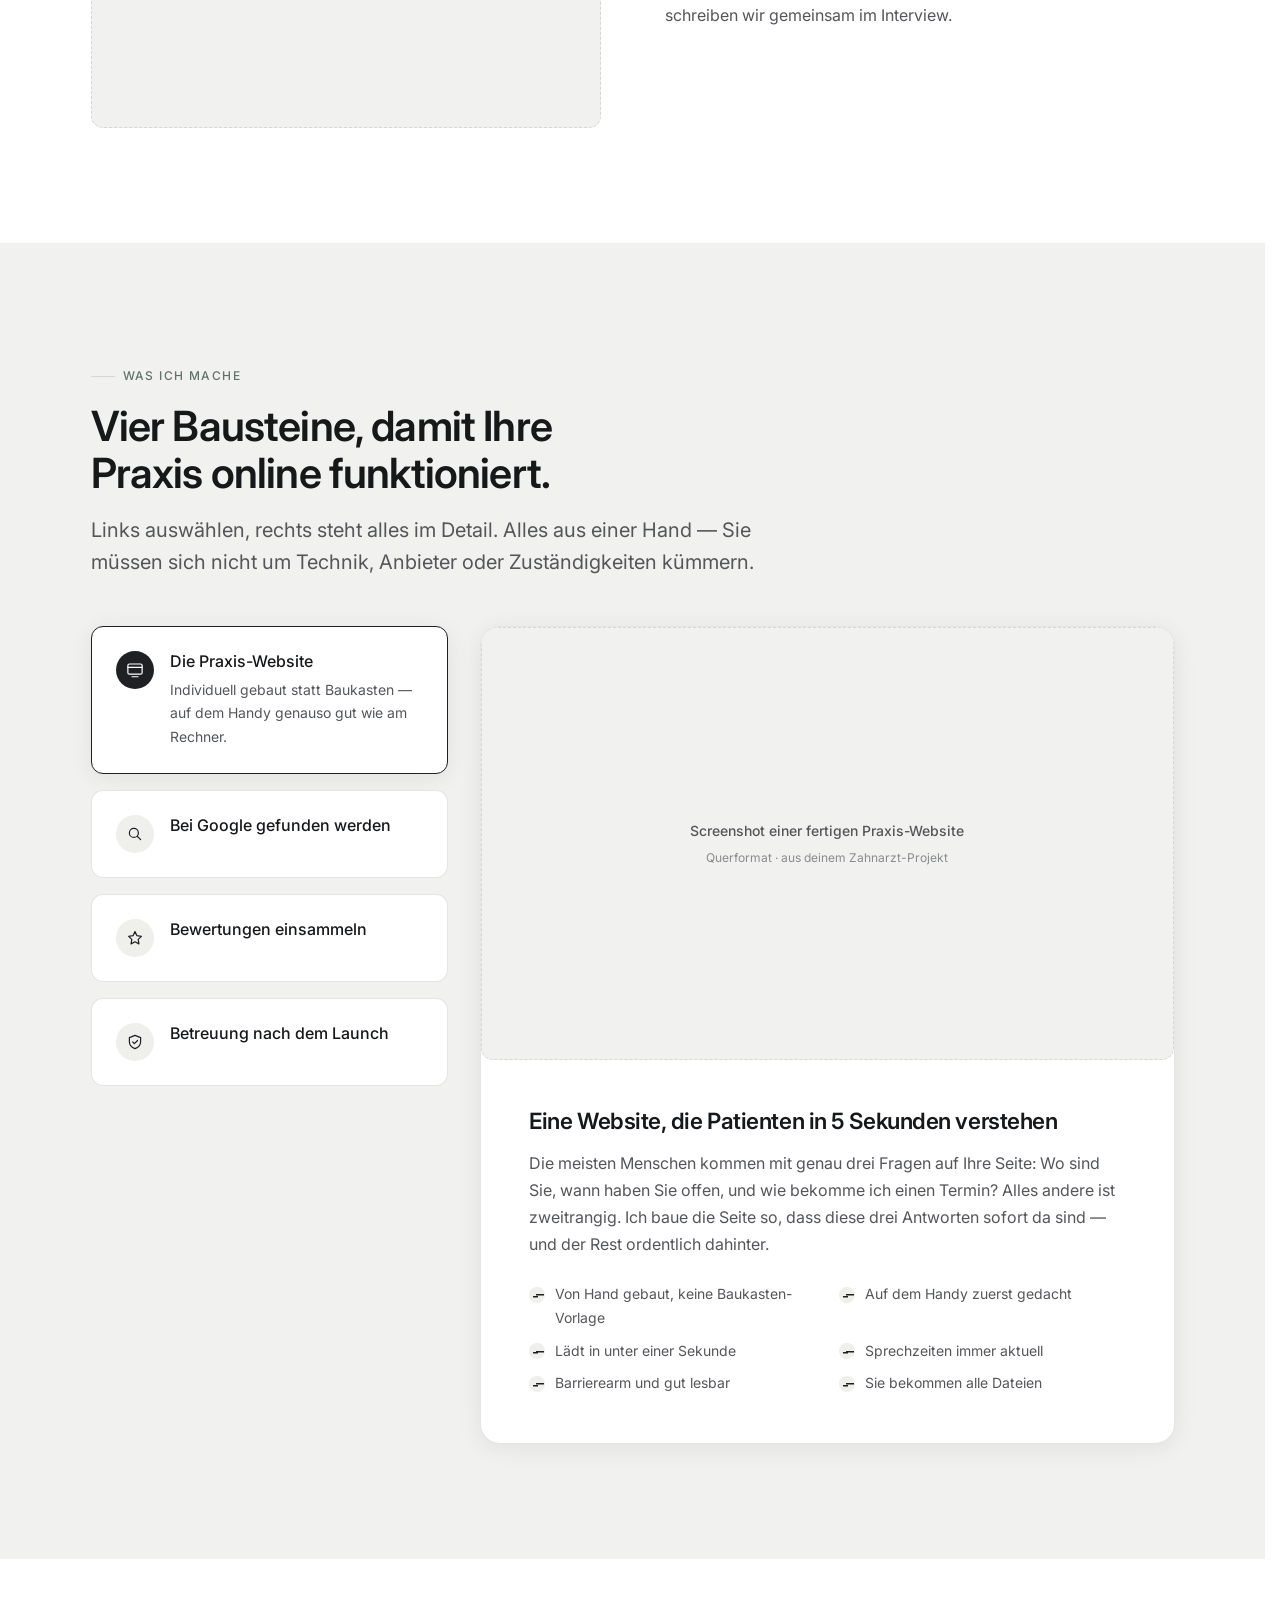
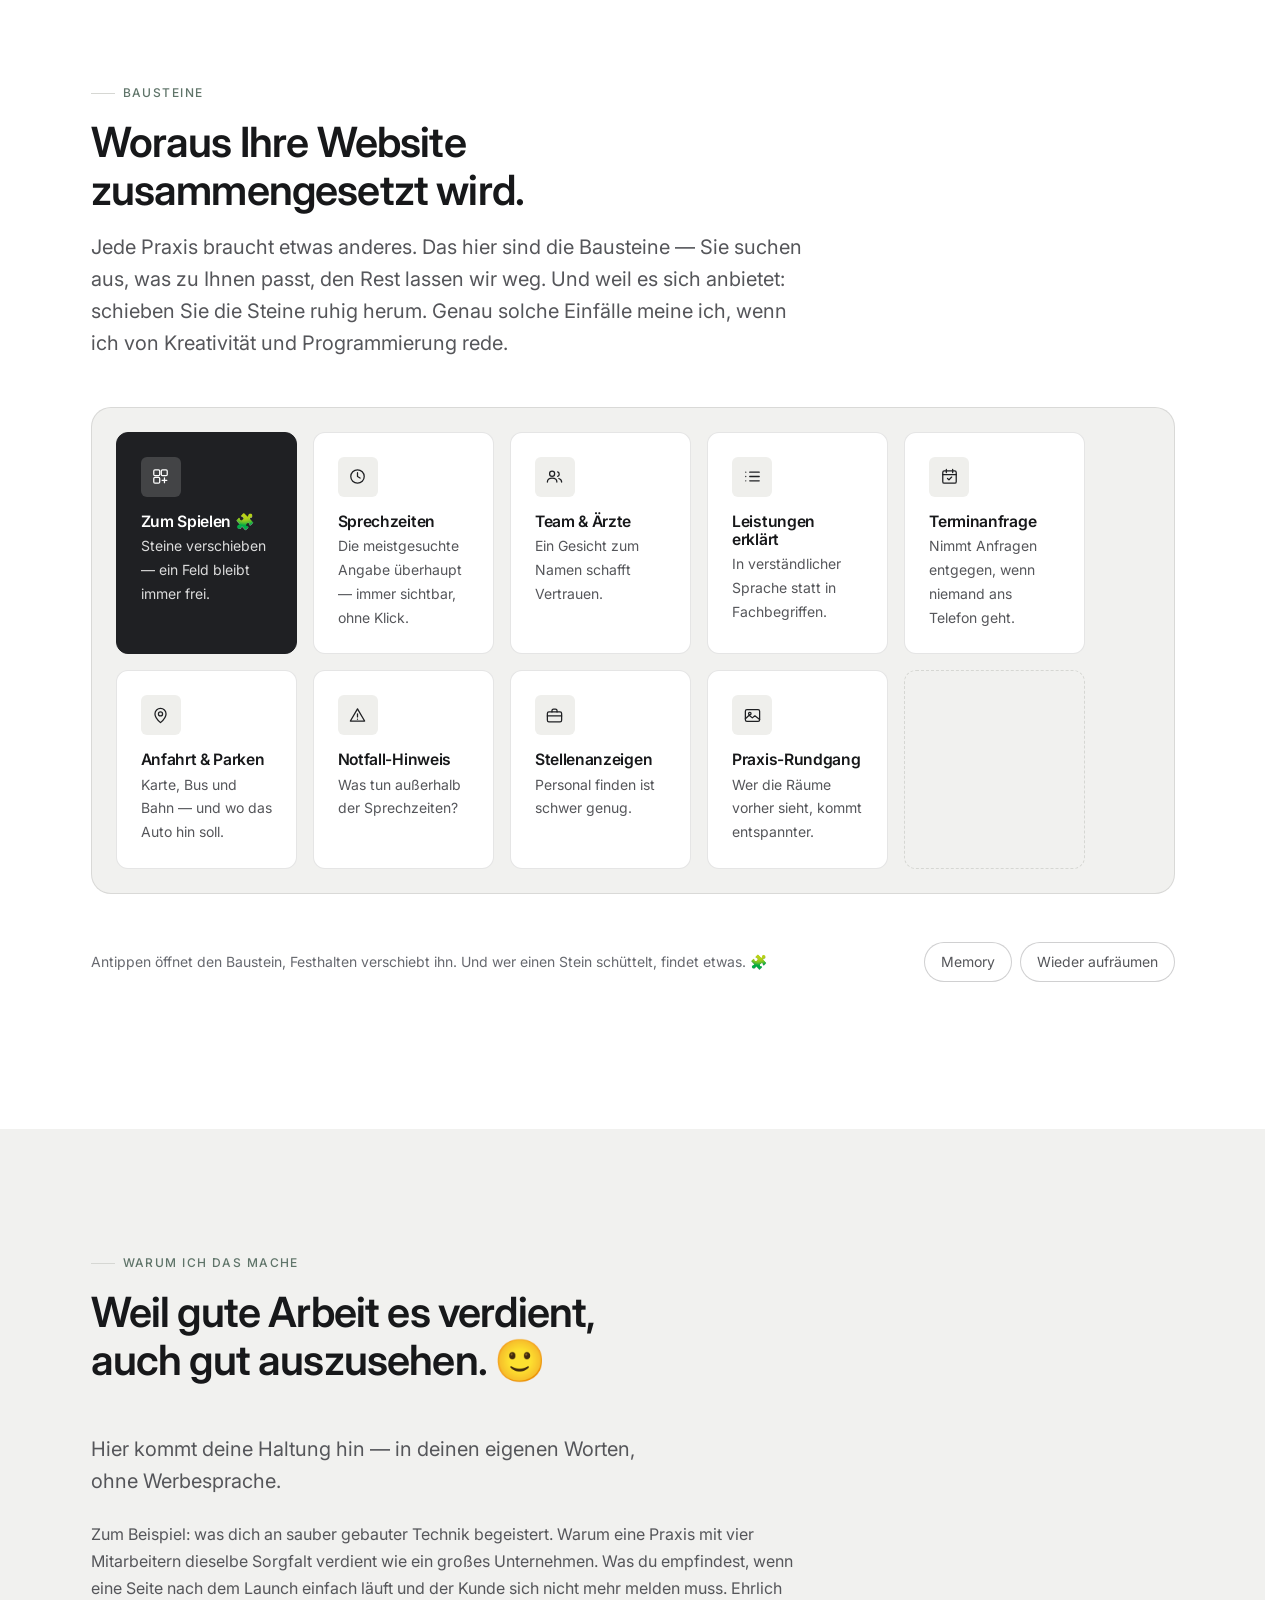
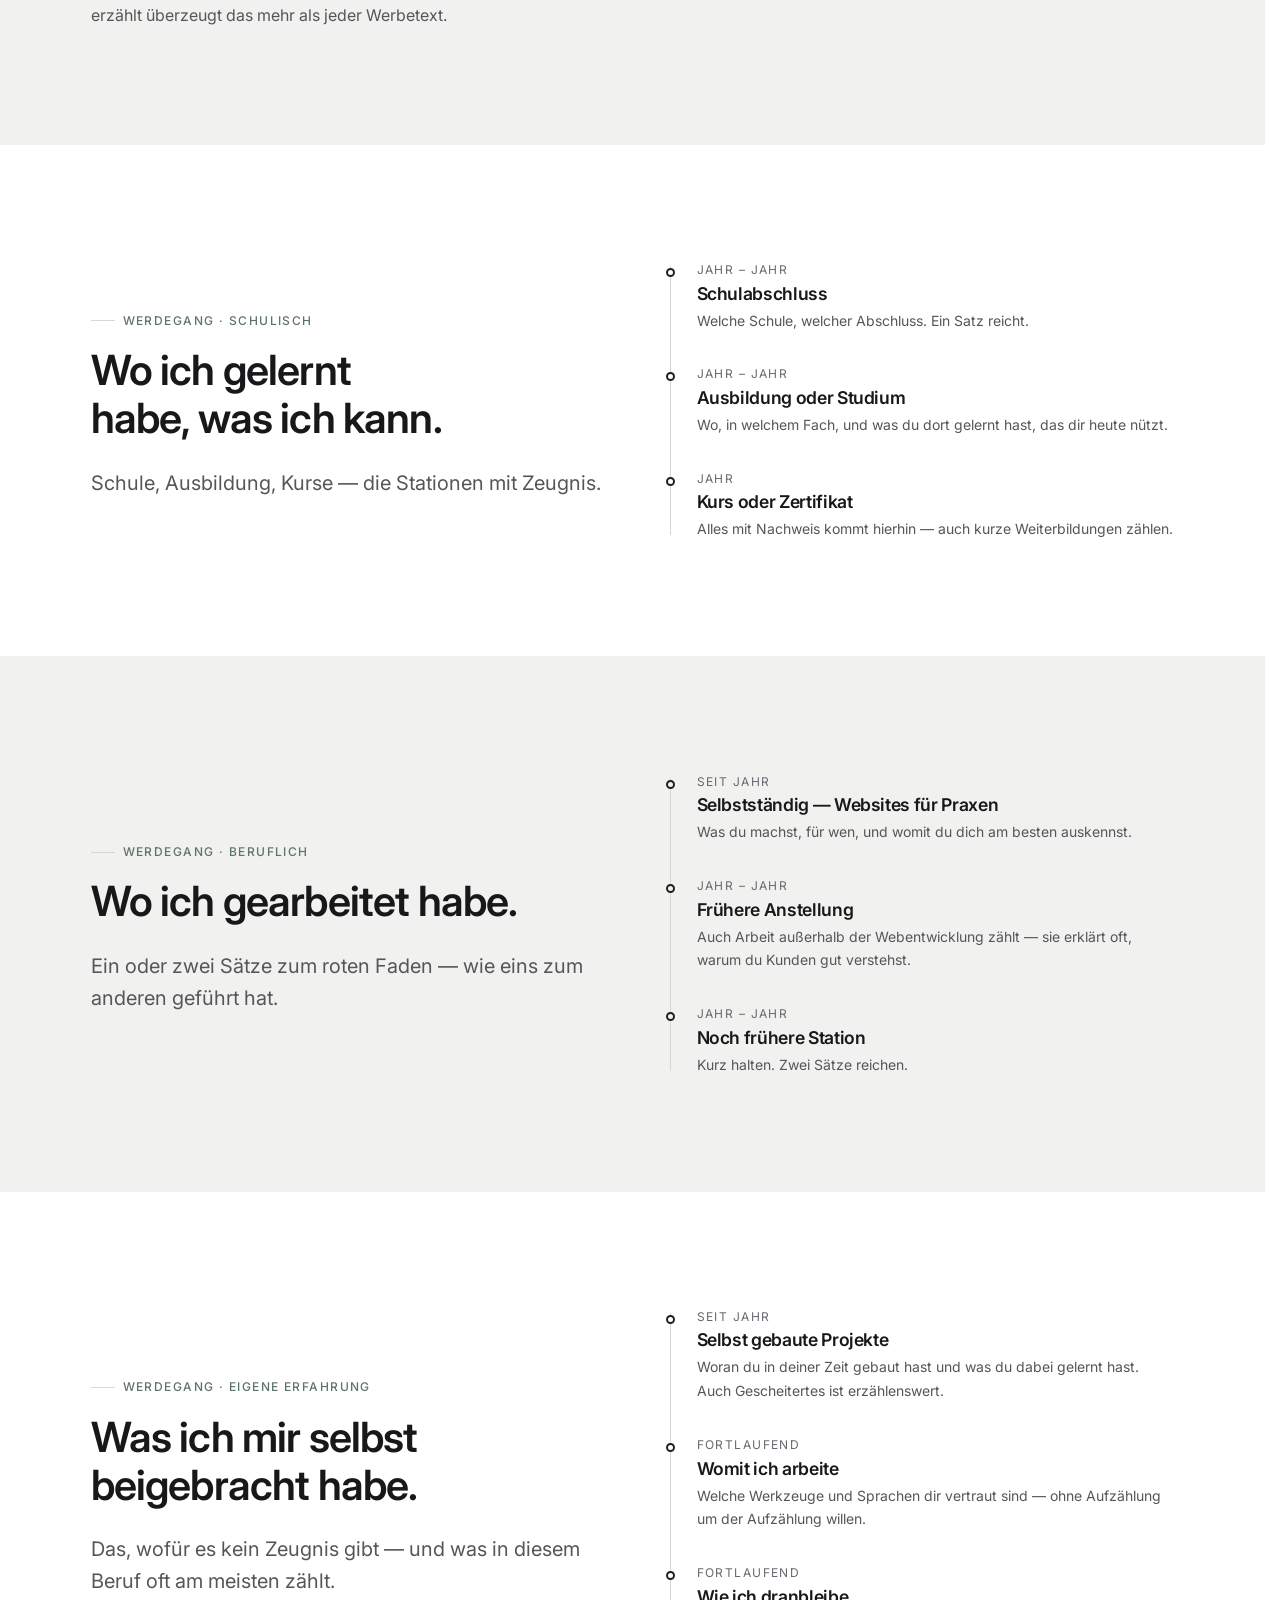
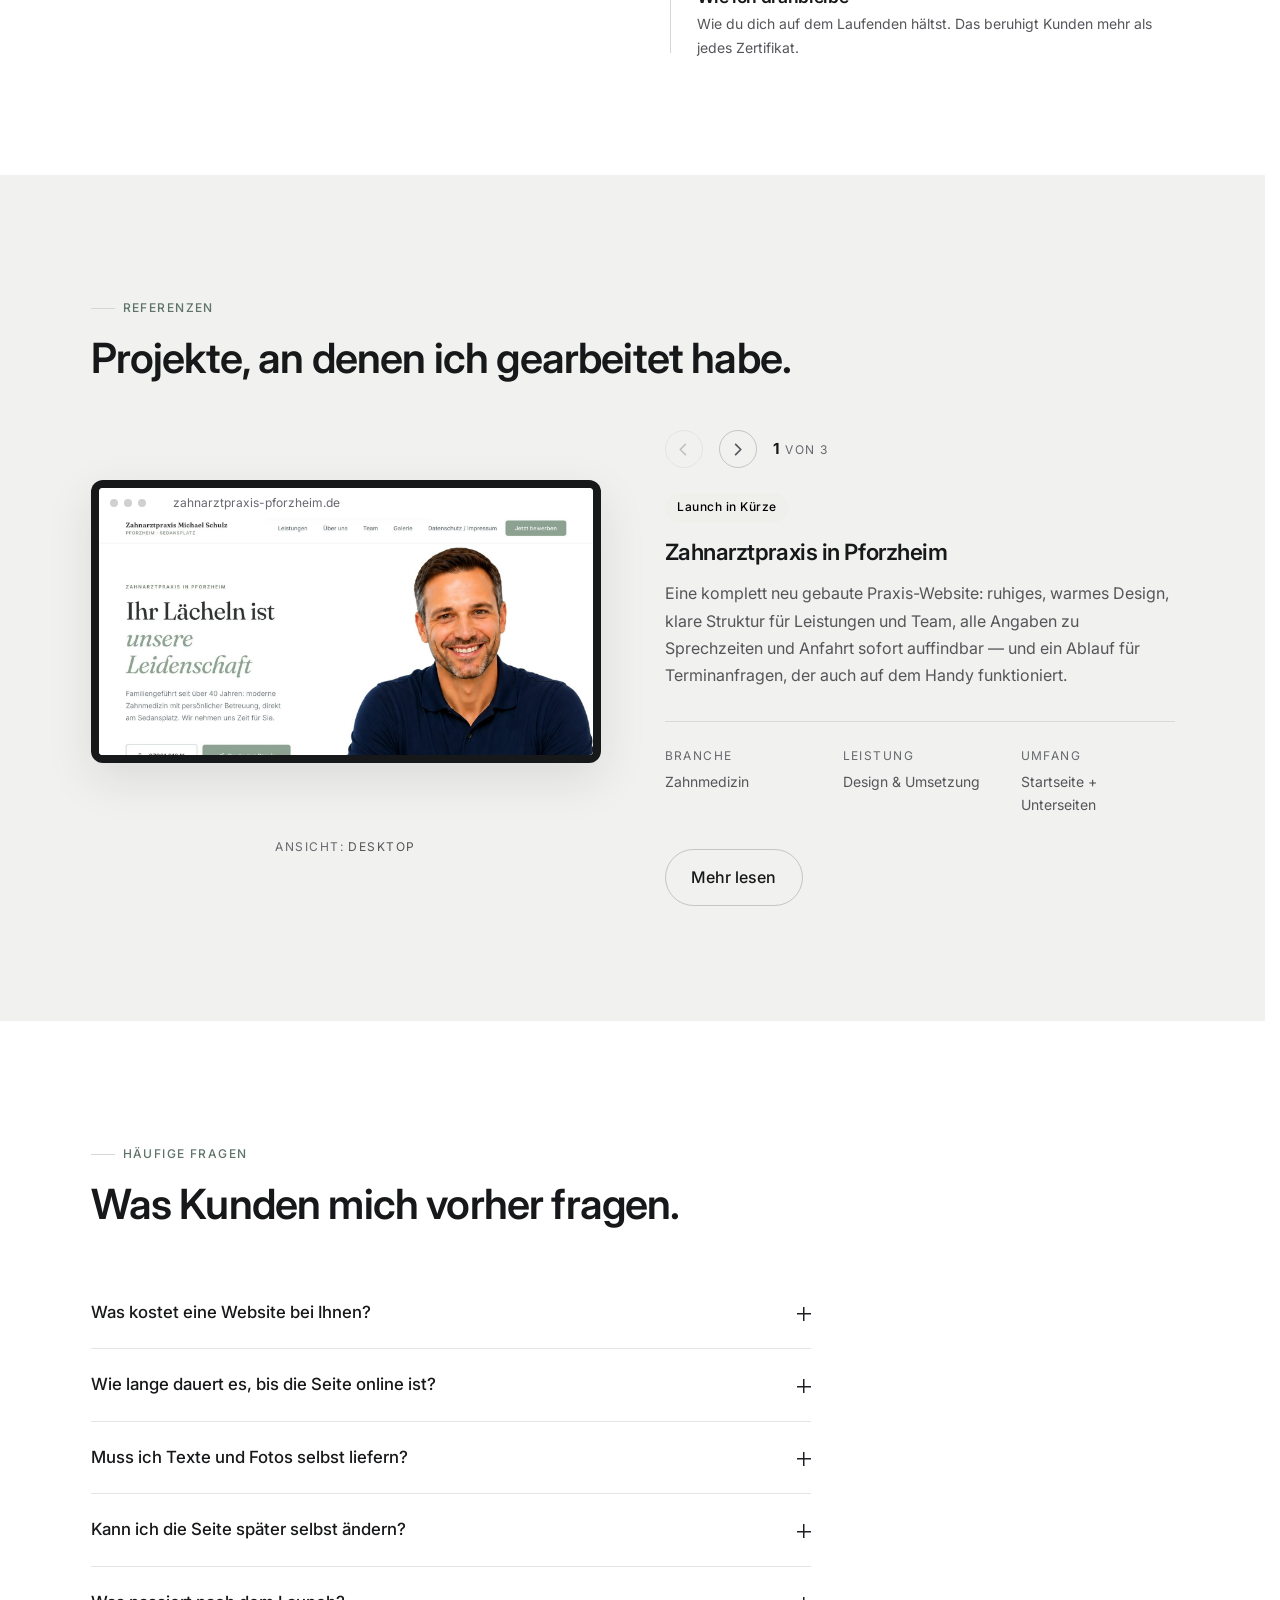
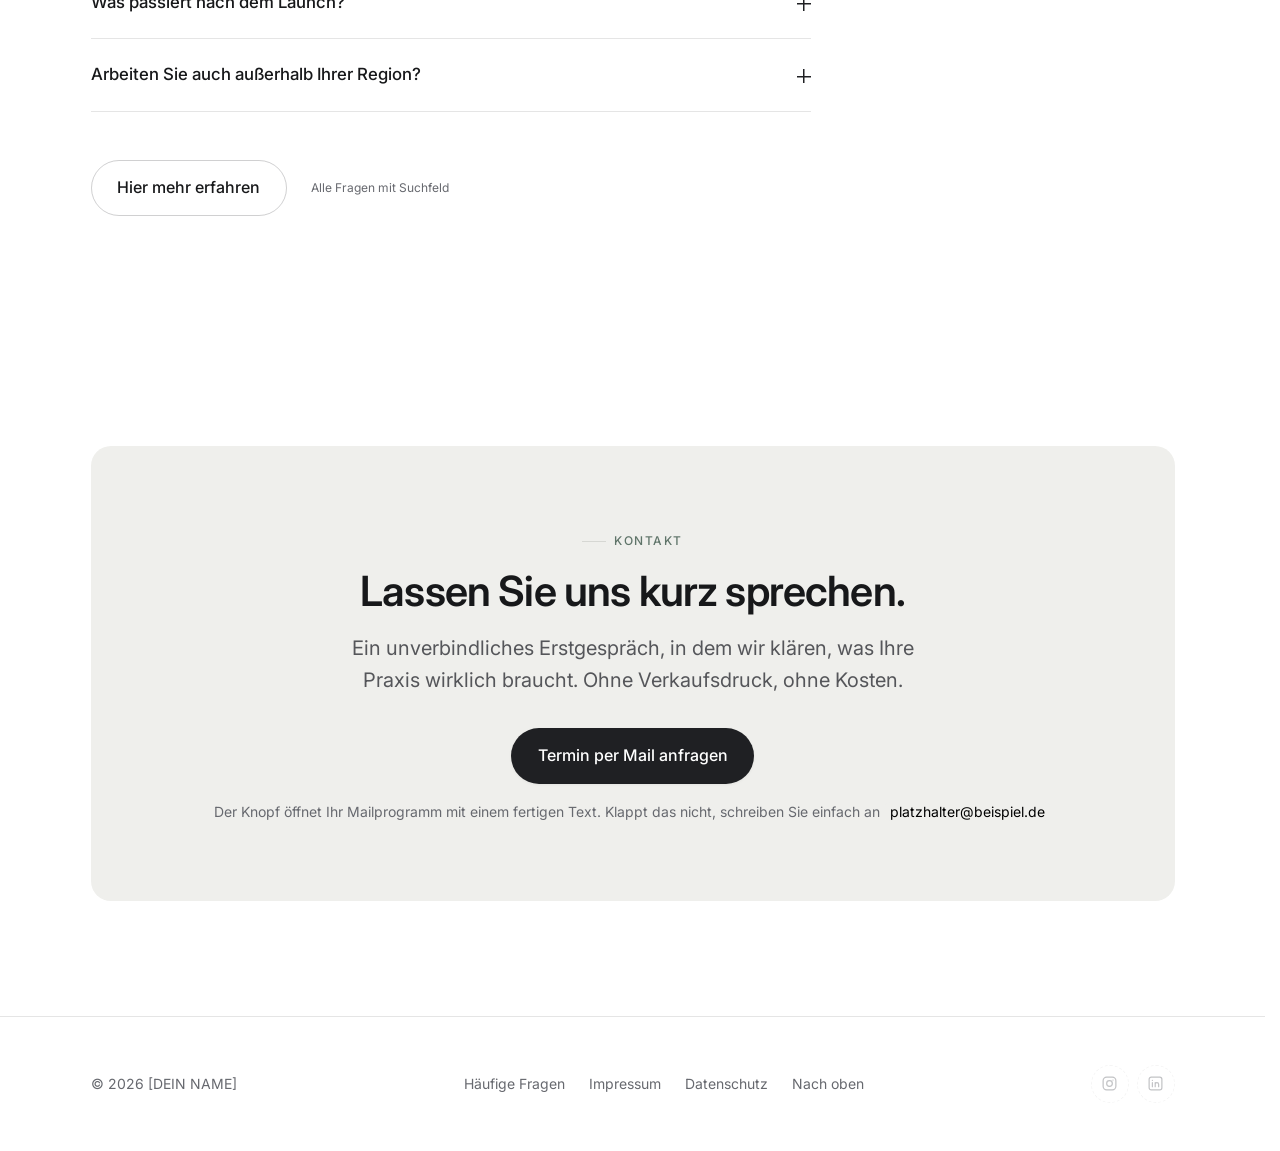
==== commit b0f02ea4: "Eigene Fragen-Seite mit Suche, eingehaengt unter "Fragen" Neue Seite HTML/fragen.html: die sechs Fra" ====
--- a/index.html
+++ b/index.html
@@ -184,7 +184,8 @@
           </svg>
         </button>
         <div class="nav-untermenue" id="untermenue-fragen" hidden>
-          <a href="#faq">Häufige Fragen</a>
+          <a href="#faq">Die häufigsten hier</a>
+          <a href="HTML/fragen.html">Alle Fragen &amp; Suche</a>
           <a href="HTML/impressum.html">Impressum</a>
           <a href="HTML/datenschutz.html">Datenschutz</a>
         </div>
@@ -1203,6 +1204,15 @@
         </details>
 
       </div>
+
+      <!-- Hier stehen die sechs häufigsten. Alles Weitere — und die
+           Suche — liegt auf der eigenen Seite, damit die Startseite
+           nicht zur Fragenliste wird. -->
+      <div class="faq-mehr reveal">
+        <a class="btn btn--ghost" href="HTML/fragen.html">Hier mehr erfahren</a>
+        <span class="faq-mehr-hinweis">Alle Fragen mit Suchfeld</span>
+      </div>
+
     </div>
   </section>
 
@@ -1241,6 +1251,7 @@
   <div class="container">
     <p>© <span data-jahr>2026</span> [DEIN NAME]</p>
     <nav aria-label="Rechtliches">
+      <a href="HTML/fragen.html">Häufige Fragen</a>
       <a href="HTML/impressum.html">Impressum</a>
       <a href="HTML/datenschutz.html">Datenschutz</a>
       <a href="#willkommen">Nach oben</a>
--- a/CSS/styles.css
+++ b/CSS/styles.css
@@ -7,6 +7,11 @@
 /* ── 1. RESET ──────────────────────────────────────────── */
 
 *, *::before, *::after { box-sizing: border-box; margin: 0; padding: 0; }
+
+/* Versteckt heißt versteckt. Ohne das hebelt jedes spätere
+   display: flex / grid das hidden-Attribut wieder aus — und genau das
+   steuert hier alles, was JavaScript ein- und ausblendet. */
+[hidden] { display: none !important; }
 
 html {
   scroll-behavior: smooth;
@@ -18,17 +23,21 @@
   scrollbar-gutter: stable;
 }
 
-/* Solange ein Fenster offen ist, steht die Seite dahinter still.
-   touch-action ist dabei das Entscheidende — auf dem iPhone reicht
-   overflow: hidden allein nicht aus. Das offene Fenster nehmen wir
-   ausdrücklich wieder aus, damit es innen scrollen darf. */
+/* Solange ein Fenster oder das Handy-Menü offen ist, steht die Seite
+   dahinter still. touch-action ist dabei das Entscheidende — auf dem
+   iPhone reicht overflow: hidden allein nicht aus. Was offen ist,
+   nehmen wir ausdrücklich wieder aus, damit es innen scrollen darf. */
 html.fenster-offen,
-html.fenster-offen body {
+html.fenster-offen body,
+html.menue-offen,
+html.menue-offen body {
   overflow: hidden;
   overscroll-behavior: none;
   touch-action: none;
 }
 dialog[open] { touch-action: auto; }
+/* pan-y statt auto: im Menü soll nur hoch und runter gewischt werden. */
+html.menue-offen .nav-links { touch-action: pan-y; }
 
 body {
   font-family: var(--font-body);
@@ -778,6 +787,18 @@
     border-radius: var(--radius-lg);
     box-shadow: var(--shadow-lg);
 
+    /* Nie höher als das Bild. Ohne das wächst die Karte mit jedem
+       aufgeklappten Untermenü unten aus dem Bildschirm heraus — und
+       der Wisch landet dann auf der Seite dahinter statt im Menü.
+       dvh statt vh wegen der Adressleiste auf dem iPhone: die fährt
+       beim Scrollen ein und aus, vh rechnet mit der großen Variante
+       und läge damit zu tief. Die vh-Zeile davor ist der Rückfall für
+       Browser, die dvh nicht kennen. */
+    max-height: calc(100vh  - var(--nav-height) - var(--page-gutter));
+    max-height: calc(100dvh - var(--nav-height) - var(--page-gutter));
+    overflow-y: auto;
+    overscroll-behavior: contain;   /* am Ende nicht die Seite mitziehen */
+
     opacity: 0;
     visibility: hidden;
     transform: translateY(-12px);
@@ -1990,10 +2011,6 @@
   margin-bottom: var(--space-7);
   scroll-margin-top: calc(var(--nav-height-sm) + var(--space-3));
 }
-/* Ausgefiltert. Explizit, weil ein späteres display: … das
-   hidden-Attribut sonst aushebeln würde. */
-.fach-block[hidden] { display: none; }
-
 @media (min-width: 760px) {
   .fach-chips,
   .fach-block { scroll-margin-top: calc(var(--nav-height) + var(--space-3)); }
@@ -2134,6 +2151,115 @@
 }
 
 
+/* Der Weg zur ausführlichen Fragen-Seite, unter den Aufklappern */
+.faq-mehr {
+  display: flex; flex-wrap: wrap; align-items: center; gap: var(--space-3);
+  max-width: var(--container-text);
+  margin-top: var(--space-5);
+}
+.faq-mehr-hinweis { font-size: var(--size-label); color: var(--text-soft); }
+
+
+/* ── 11b. DIE FRAGEN-SEITE ─────────────────────────────────
+   Dieselben Aufklapper wie auf der Startseite, dazu Gruppen und
+   ein Suchfeld. Die Suche läuft im Browser — siehe main.js. */
+
+.fragen-suche { max-width: var(--container-text); margin-bottom: var(--space-6); }
+
+.fragen-feld-rahmen {
+  display: flex; align-items: center; gap: var(--space-2);
+  padding: 0.2rem 0.9rem;
+  background: var(--surface);
+  border: 1.5px solid var(--border-strong);
+  border-radius: var(--radius-pill);
+  transition: border-color var(--duration) var(--ease),
+              box-shadow var(--duration) var(--ease);
+}
+.fragen-feld-rahmen:focus-within {
+  border-color: var(--accent);
+  box-shadow: 0 0 0 4px var(--accent-soft);
+}
+.fragen-lupe { flex-shrink: 0; width: 19px; height: 19px; color: var(--text-soft); }
+
+.fragen-feld {
+  flex: 1; min-width: 0;
+  padding: 0.75rem 0;
+  font: inherit;
+  font-size: var(--size-small);
+  color: var(--text);
+  background: none;
+  border: 0;
+}
+.fragen-feld:focus { outline: none; }   /* der Rahmen zeigt es schon */
+.fragen-feld::placeholder { color: var(--text-soft); }
+/* Unter 16px zoomt Safari beim Antippen von selbst ins Feld hinein,
+   und man muss danach von Hand wieder herauswischen. Also am Handy
+   volle 16px, am Rechner bleibt es beim kleineren Maß. */
+@media (max-width: 759px) {
+  .fragen-feld { font-size: 1rem; }
+  .fragen-feld::placeholder { font-size: 0.9rem; }
+}
+/* Das eigene X des Browsers weg — wir haben einen eigenen Knopf */
+.fragen-feld::-webkit-search-cancel-button { -webkit-appearance: none; }
+
+.fragen-leeren {
+  flex-shrink: 0;
+  display: flex; align-items: center; justify-content: center;
+  width: 28px; height: 28px;
+  color: var(--text-soft);
+  border-radius: 50%;
+  cursor: pointer;
+  transition: color var(--duration) var(--ease),
+              background var(--duration) var(--ease);
+}
+.fragen-leeren:hover { color: var(--text); background: var(--accent-soft); }
+.fragen-leeren svg { width: 15px; height: 15px; }
+
+.fragen-treffer {
+  min-height: 1.4em;                    /* springt sonst beim Tippen */
+  margin-top: var(--space-2);
+  padding-left: 0.9rem;
+  font-size: var(--size-label);
+  color: var(--text-soft);
+}
+
+.fragen-liste { max-width: var(--container-text); }
+.fragen-gruppe + .fragen-gruppe { margin-top: var(--space-6); }
+.fragen-gruppe > h2 {
+  font-size: var(--size-h3);
+  margin-bottom: var(--space-2);
+  padding-bottom: var(--space-2);
+  border-bottom: 1px solid var(--border);
+}
+/* Wenn die Suche nichts findet. Freundlich statt als Fehler:
+   der Besucher hat nichts falsch gemacht. */
+.fragen-leer {
+  max-width: var(--container-text);
+  padding: clamp(var(--space-4), 6vw, var(--space-6));
+  text-align: center;
+  background: var(--accent-soft);
+  border-radius: var(--radius-lg);
+}
+.fragen-leer-zeichen {
+  display: block;
+  font-family: var(--font-display);
+  font-size: 2.6rem;
+  line-height: 1;
+  color: var(--ton);
+}
+.fragen-leer h2 {
+  font-size: var(--size-h3);
+  margin-top: var(--space-3);
+}
+.fragen-leer p {
+  max-width: 46ch;
+  margin: var(--space-2) auto 0;
+  font-size: var(--size-small);
+  color: var(--text-mid);
+}
+.fragen-leer .btn-row { justify-content: center; margin-top: var(--space-4); }
+
+
 /* ── 12. KONTAKT ───────────────────────────────────────── */
 
 .kontakt-box {
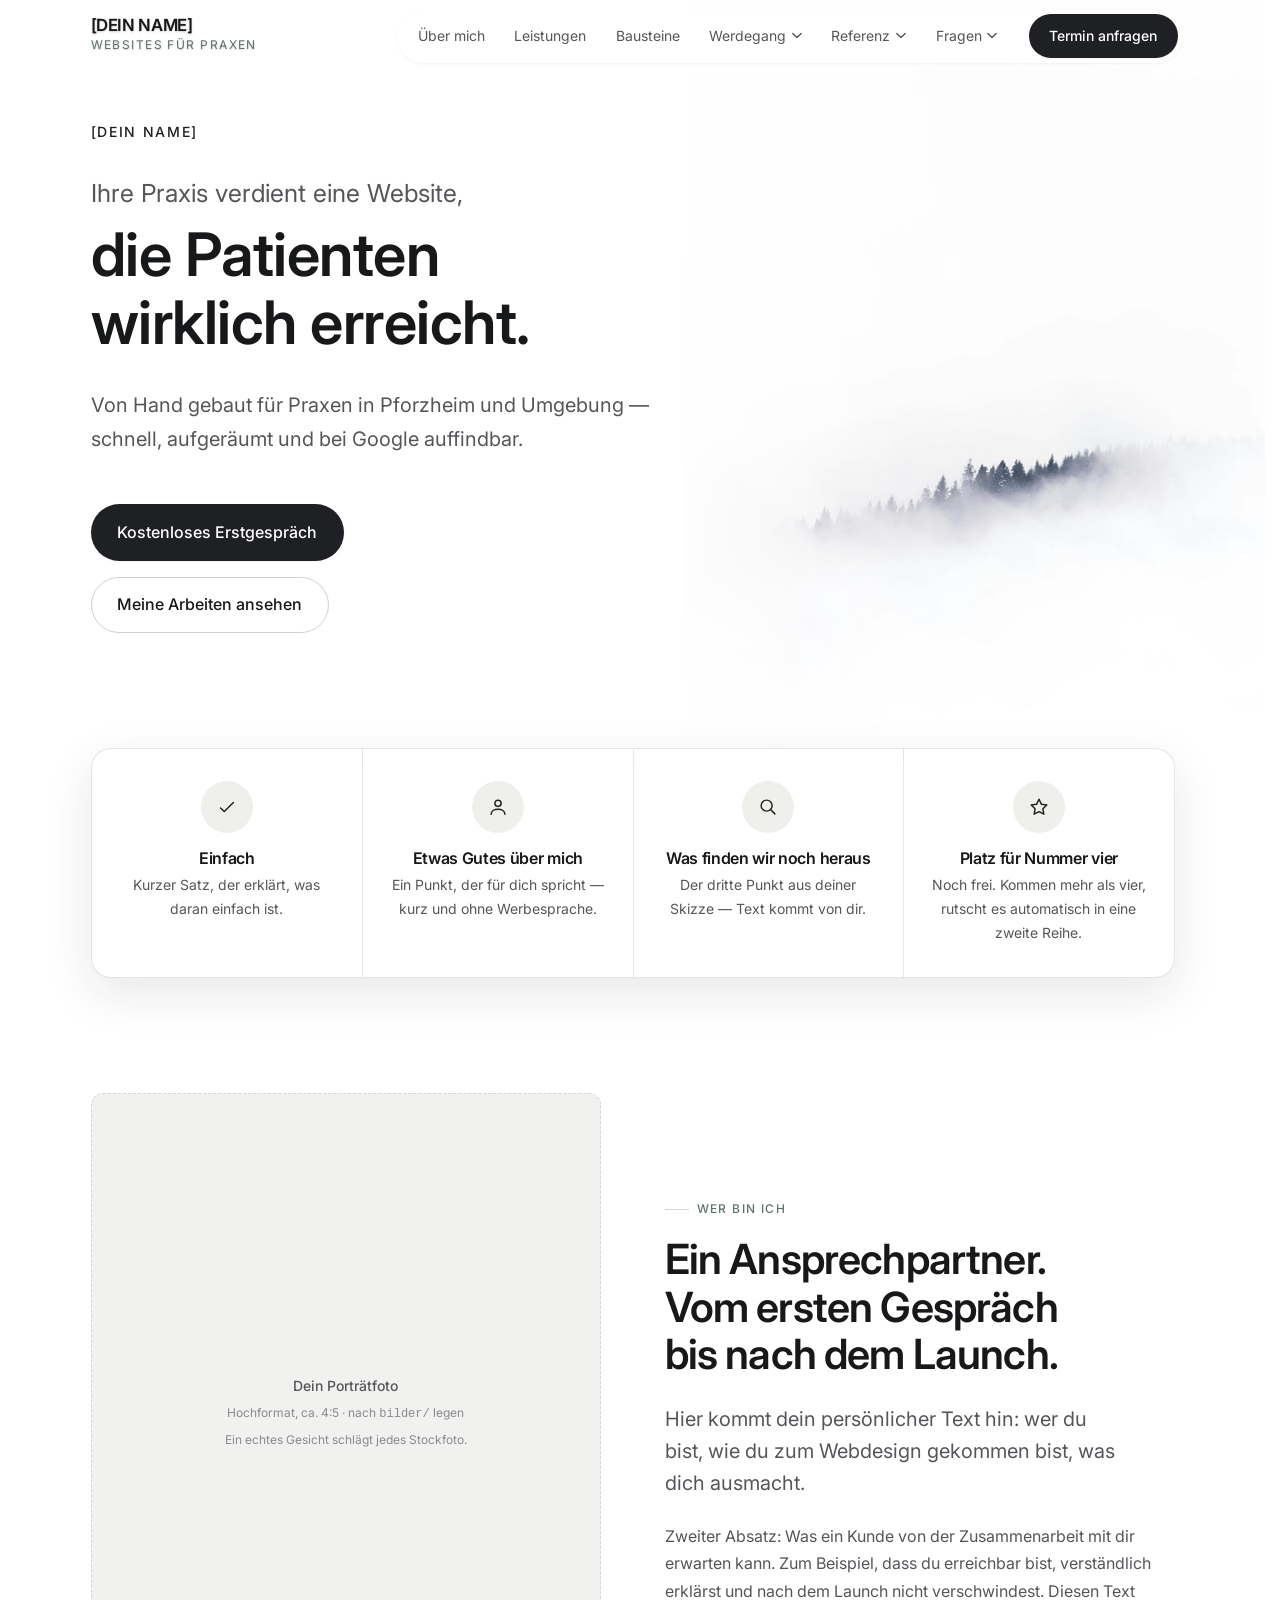
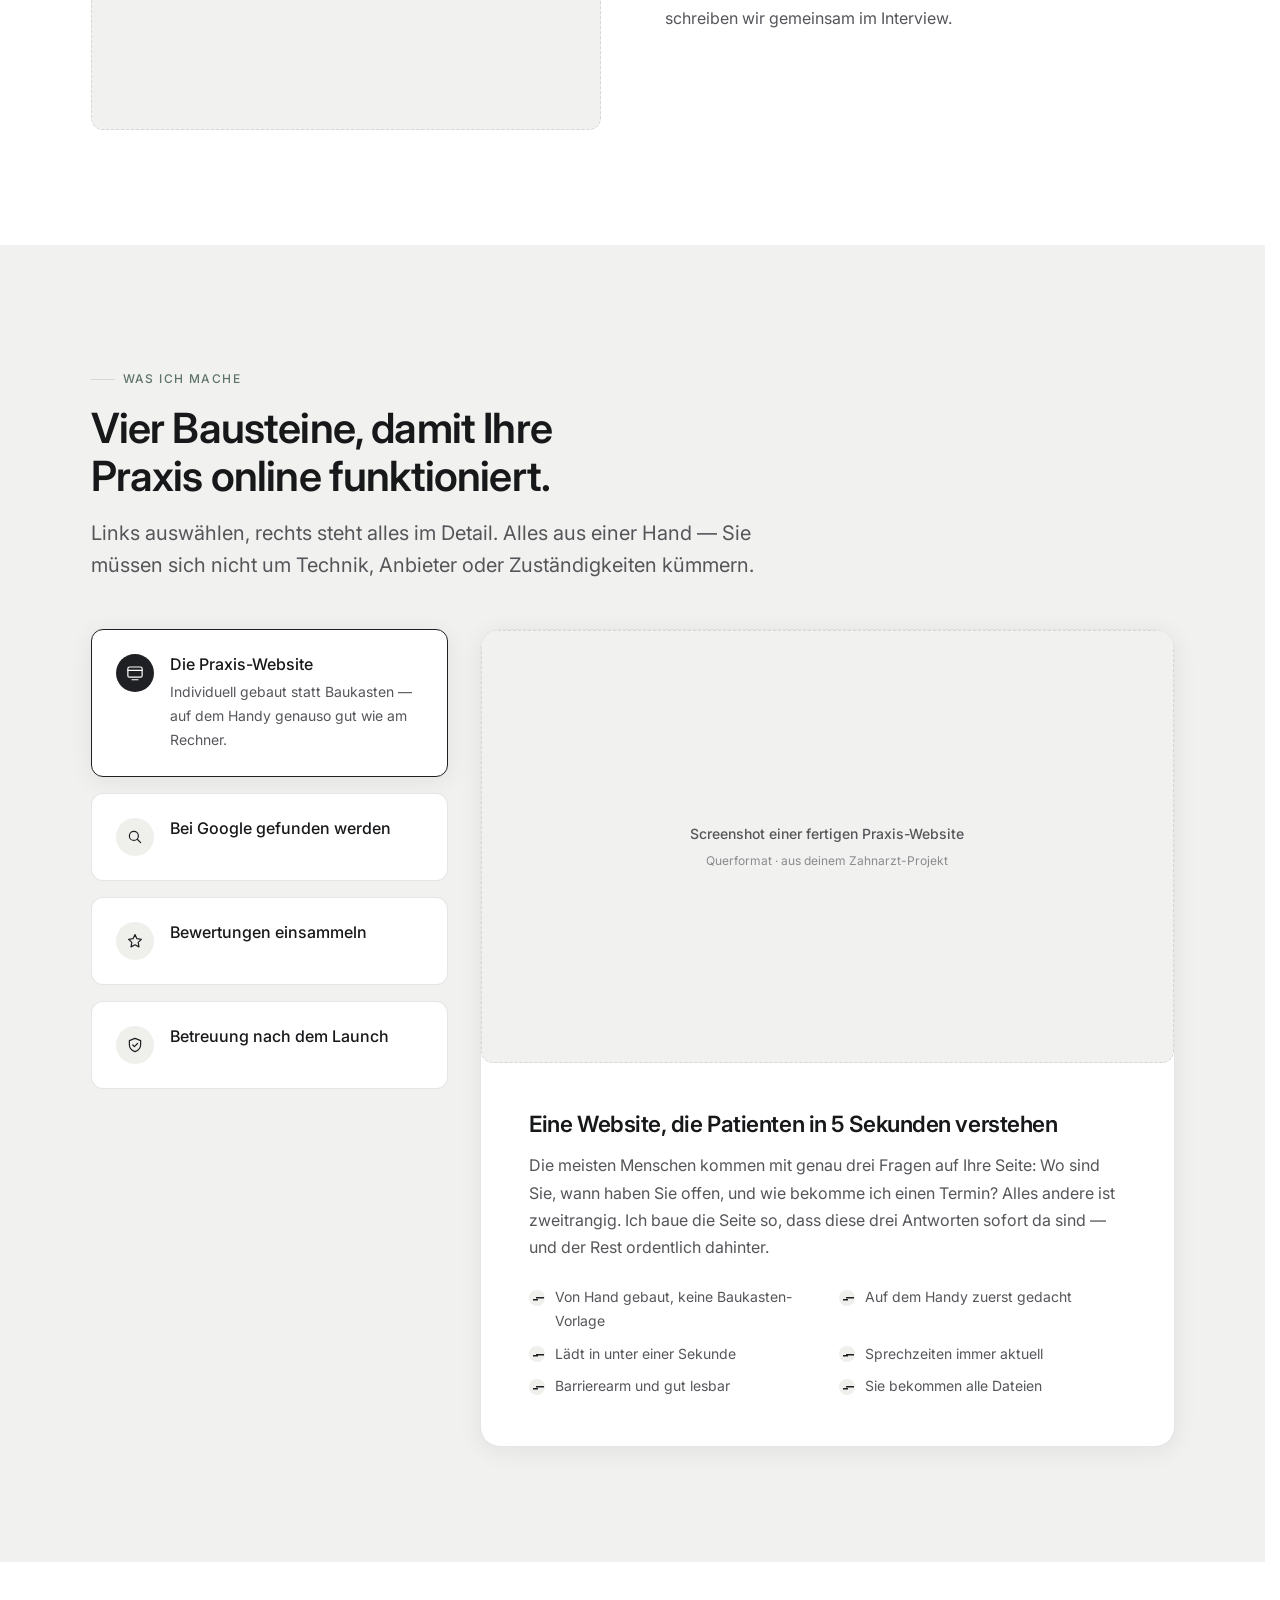
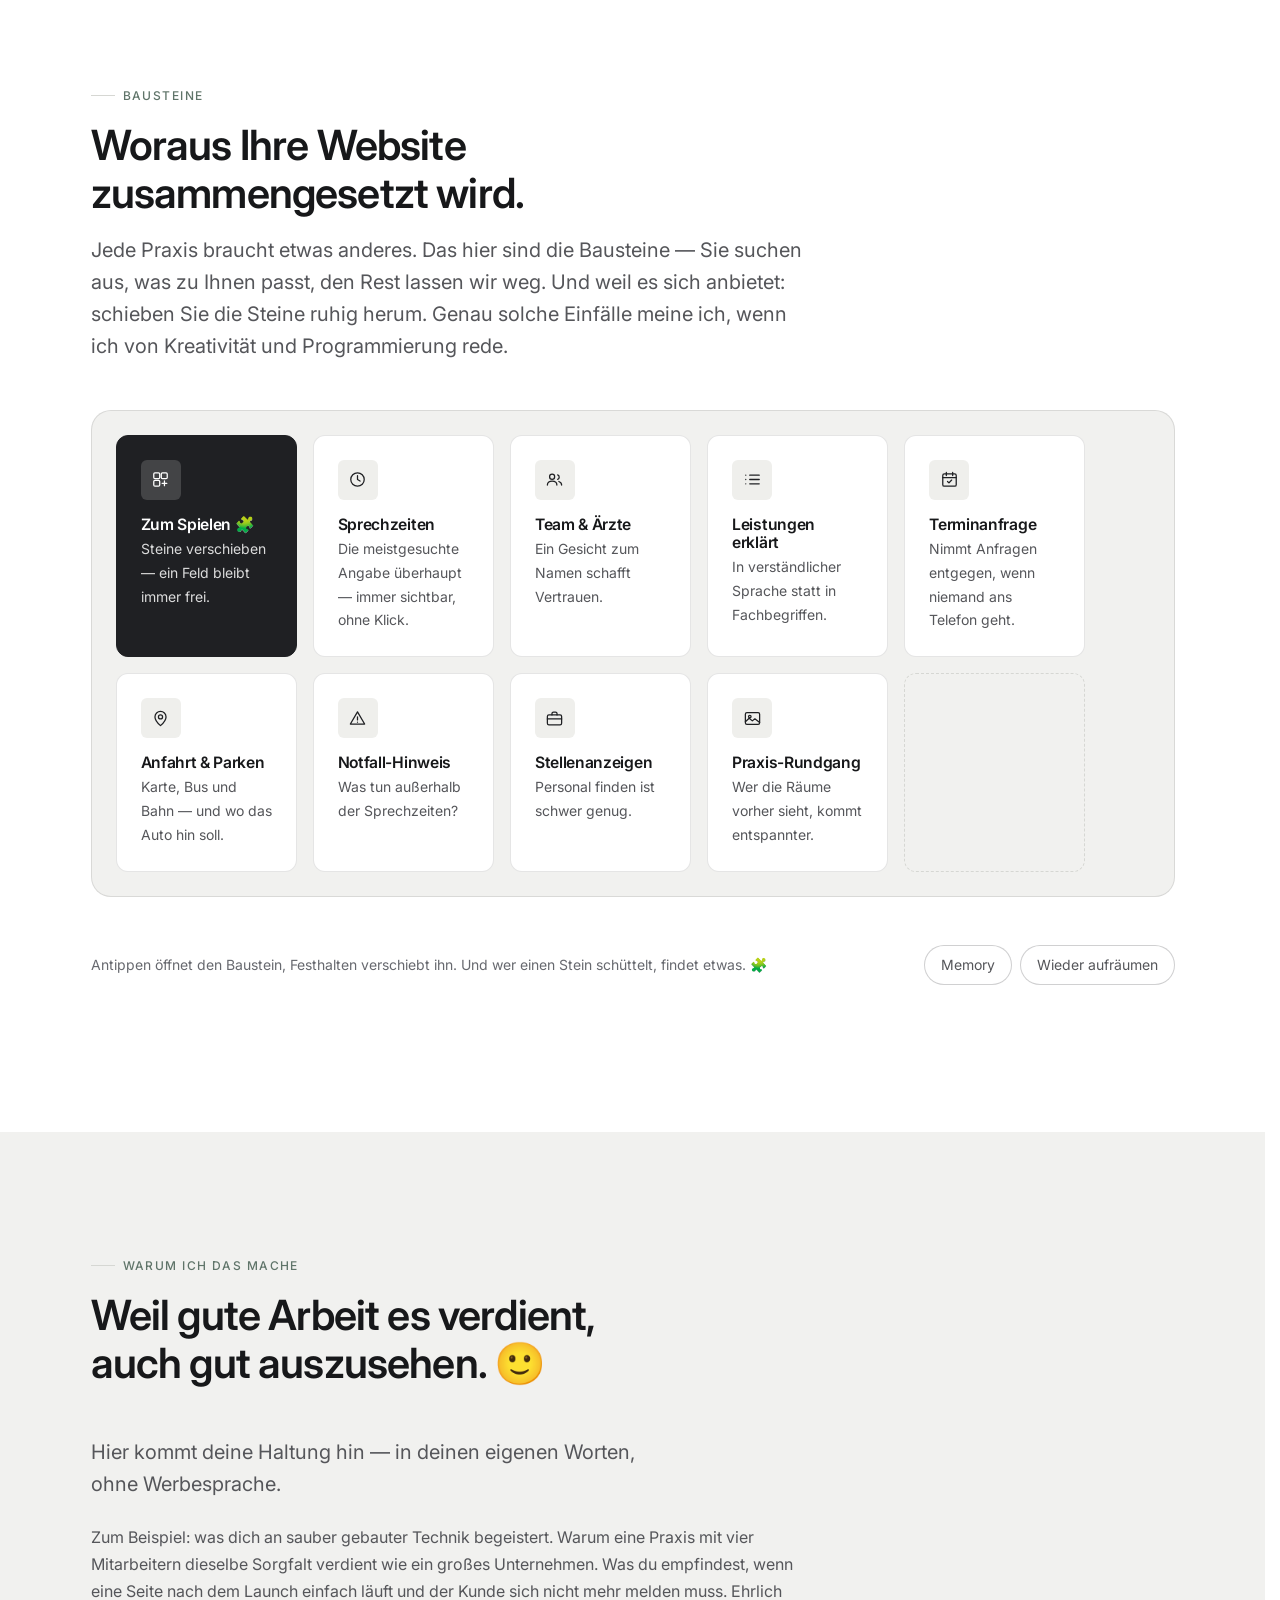
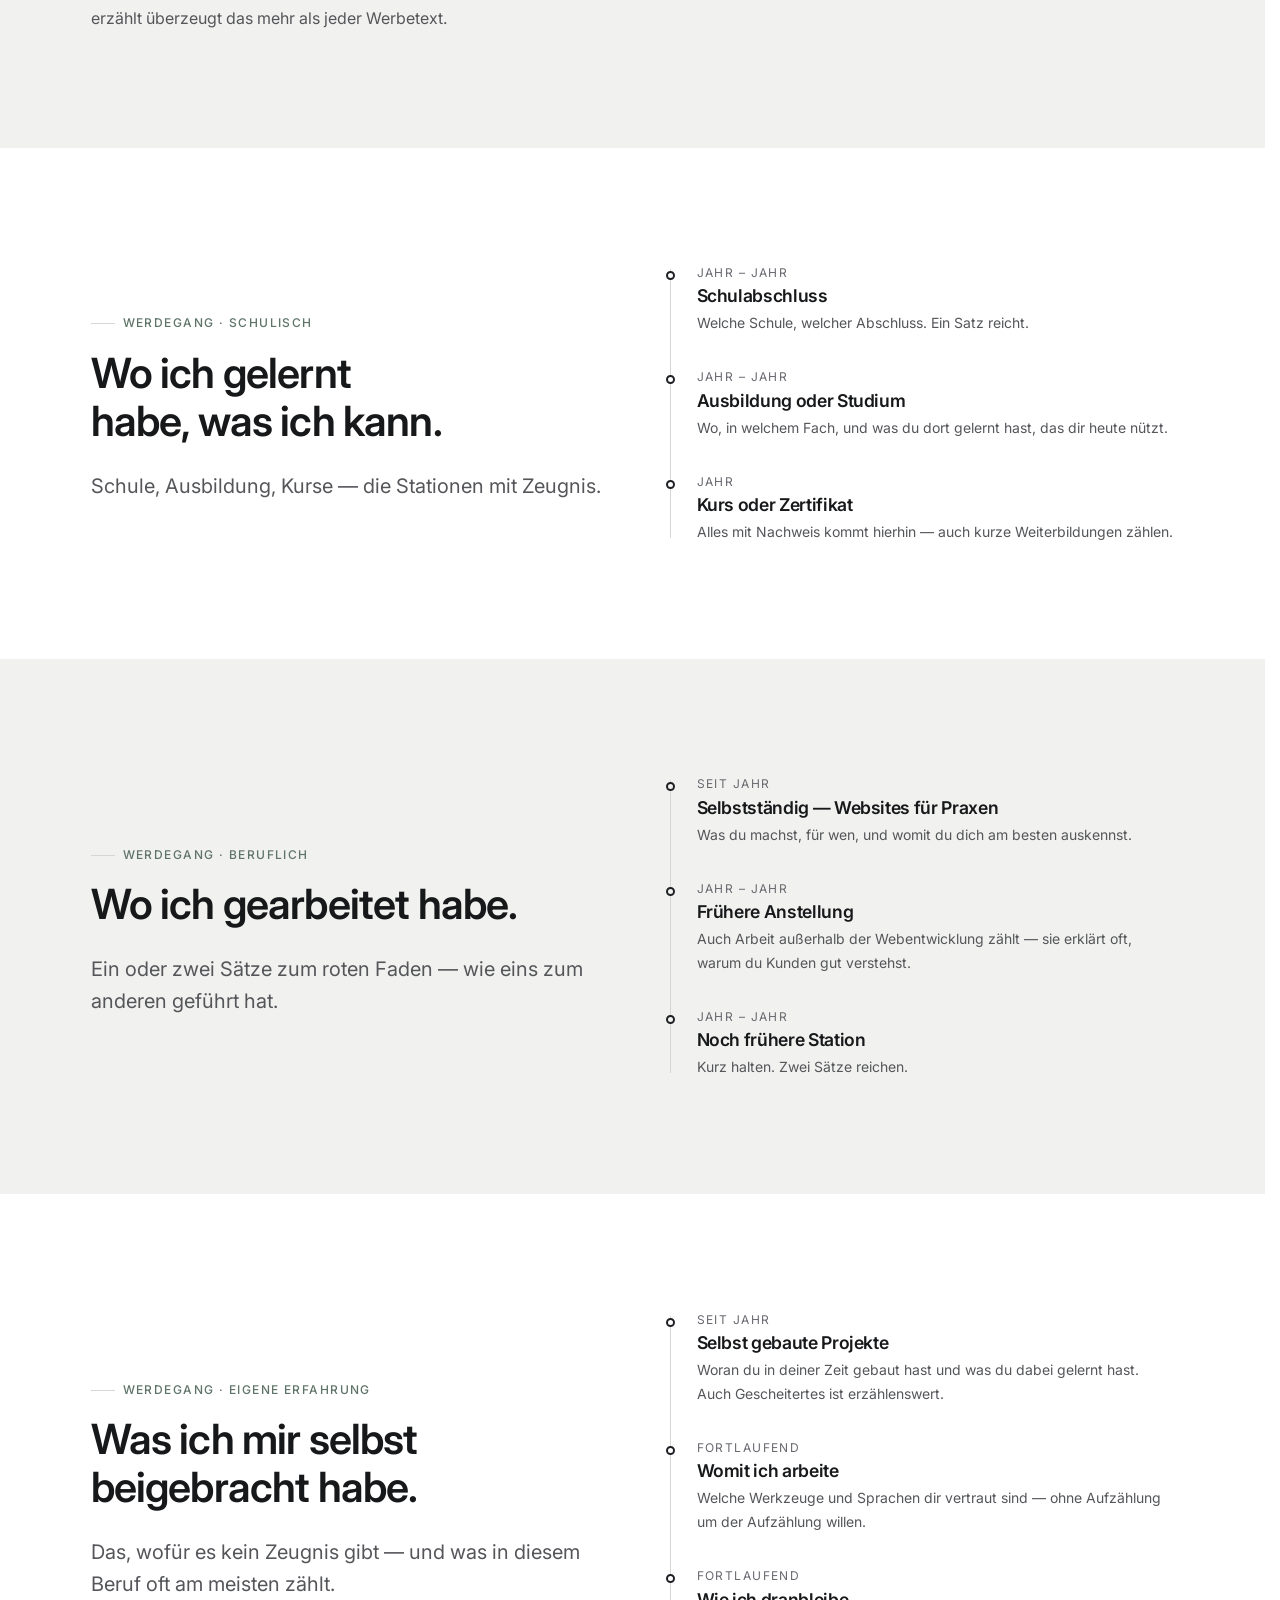
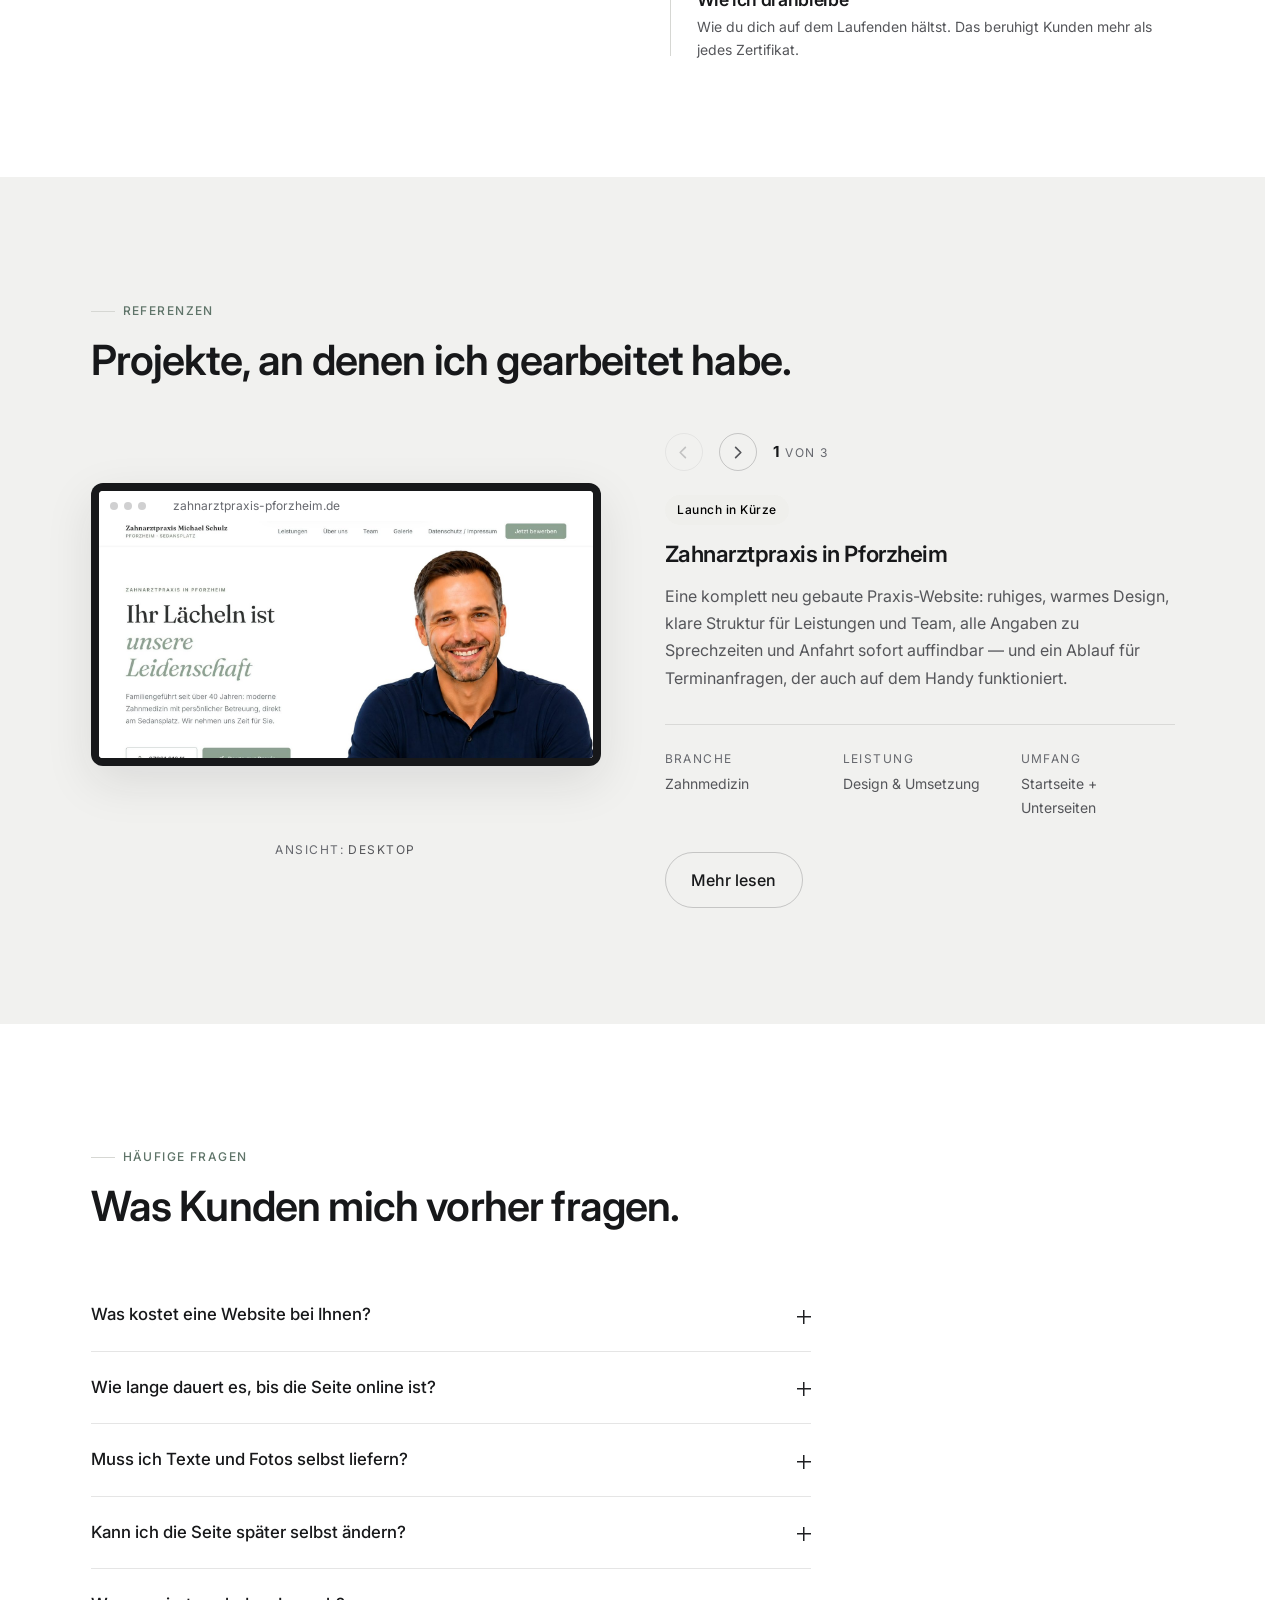
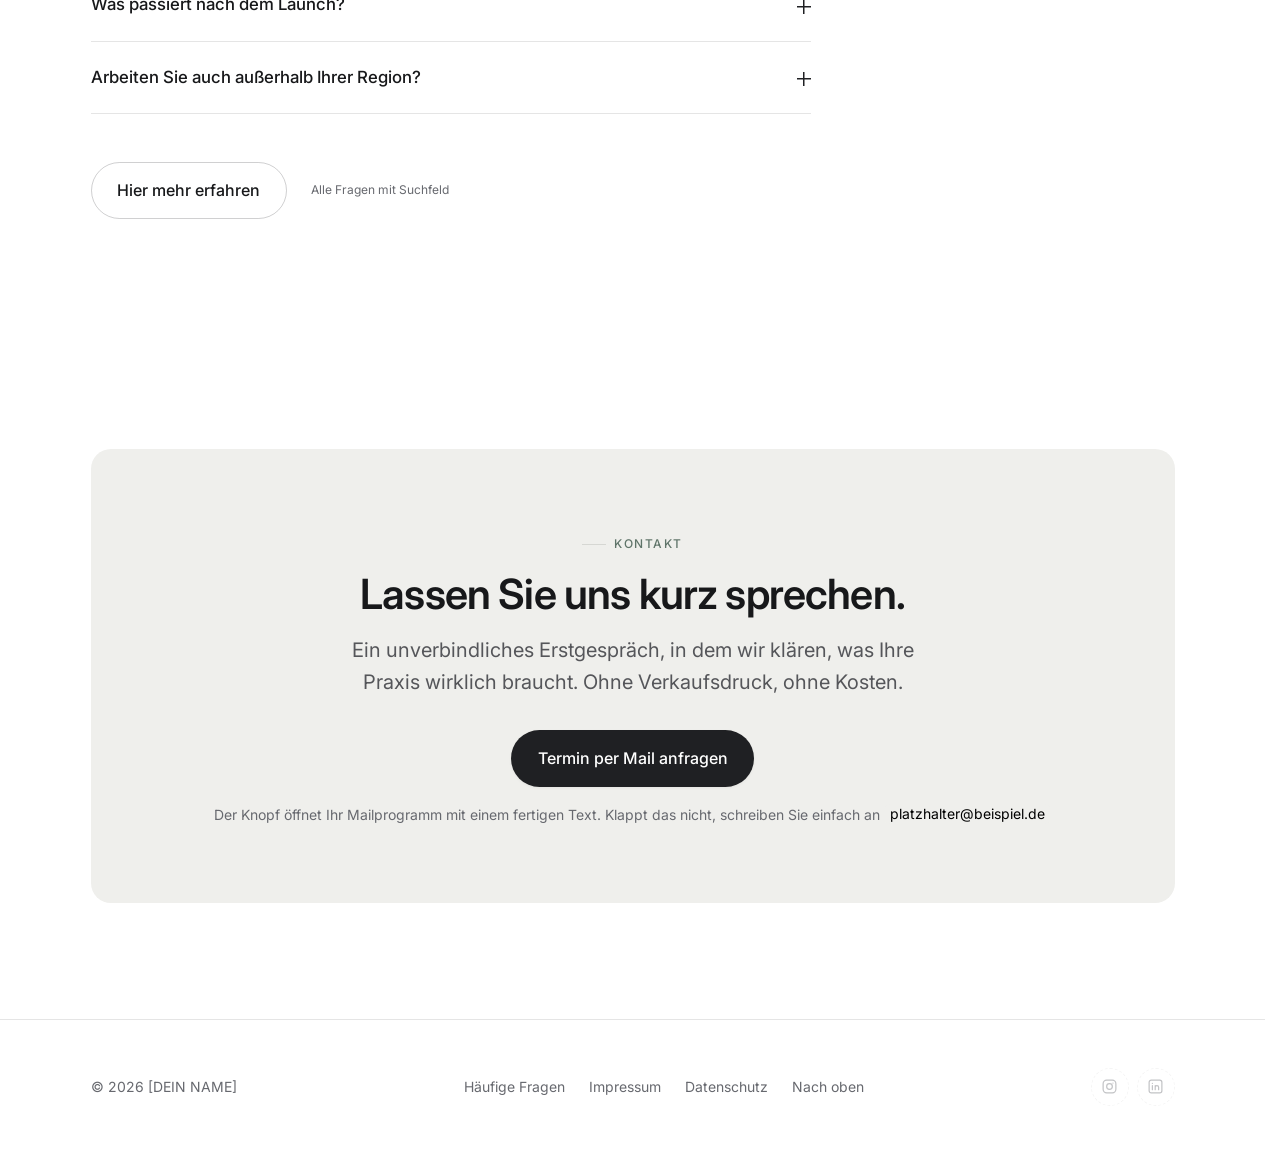
==== commit dc0d1560: "Hero-Knopf fuehrt aufs Portfolio statt zum Karussell "Meine Arbeit ansehen" sprang bisher zum Refere" ====
--- a/index.html
+++ b/index.html
@@ -262,7 +262,10 @@
 
       <div class="btn-row">
         <a class="btn btn--primary" href="#kontakt" data-mail="link">Kostenloses Erstgespräch</a>
-        <a class="btn btn--ghost" href="#referenz">Meine Arbeit ansehen</a>
+        <!-- Führt auf die Portfolio-Seite, nicht zum Karussell weiter
+             unten: wer hier klickt, will alle Arbeiten sehen, nicht drei.
+             #alle setzt dort den Filter auf jede Fachrichtung. -->
+        <a class="btn btn--ghost" href="HTML/portfolio.html#alle">Meine Arbeiten ansehen</a>
       </div>
 
     </div>
--- a/CSS/styles.css
+++ b/CSS/styles.css
@@ -386,47 +386,42 @@
   opacity: 1;
 }
 
-/* Auf dem Handy übernimmt das der Knopf unten rechts */
+/* Am Rechner reicht das Symbol allein */
+.nav-heim-wort { display: none; }
+
 @media (max-width: 1139px) {
+  /* Auf der Startseite übernimmt der Knopf unten rechts */
   .nav-links > a.nav-heim { display: none; }
-}
-
-/* Auf Unterseiten führt ein Pfeil eine Ebene zurück — kein Haus, das
-   gehört zur Startseite. Daneben stehen die Seiten derselben Ebene,
-   damit man zwischen ihnen wechseln kann, ohne den Umweg über die
-   Startseite. */
-.nav-links > a.nav-zurueck {
-  padding-inline: 0.6rem;
-  color: var(--text-mid);
-}
-.nav-zurueck svg { width: 16px; height: 16px; flex-shrink: 0; }
-.nav-zurueck-wort { display: none; }
-
-@media (max-width: 1139px) {
-  .nav-links > a.nav-zurueck {
+
+  /* Auf Unterseiten gibt es diesen Knopf nicht — dort ist das Haus
+     im aufgeklappten Menü der einzige Weg zurück und braucht ein
+     Wort dazu. Ein Symbol allein ist in einer Textliste zu wenig.
+     max-width, opacity und overflow müssen mit zurückgesetzt werden:
+     die Grundregel klappt das Haus seitlich zusammen, bis das Logo
+     weggescrollt ist. Im aufgeklappten Menü gibt es dieses Ausfahren
+     nicht — dort steht es einfach da. */
+  .nav.ist-unterseite .nav-links > a.nav-heim {
+    display: flex;
     justify-content: flex-start;
     gap: var(--space-2);
+    max-width: none;
     padding: 0.9rem 0.5rem;
     font-size: 1rem;
-  }
-  /* Im aufgeklappten Menü ist ein Symbol allein zu wenig */
-  .nav-zurueck-wort { display: inline; }
-}
-
-/* Trennt den Pfeil optisch von den Punkten derselben Ebene */
-.nav-ebene-strich {
-  width: 1px;
-  height: 20px;
-  flex-shrink: 0;
-  margin-inline: 0.15rem;
-  background: var(--border-strong);
-}
-@media (max-width: 1139px) {
-  .nav-ebene-strich {
-    width: auto; height: 1px;
-    margin: var(--space-1) 0.5rem;
-  }
-}
+    opacity: 1;
+    overflow: visible;
+    transition: color var(--duration) var(--ease),
+                background var(--duration) var(--ease);
+  }
+  .nav.ist-unterseite .nav-heim svg { width: 18px; height: 18px; flex-shrink: 0; }
+  .nav-heim-wort { display: inline; }
+}
+
+/* Früher stand hier eine eigene, verkürzte Leiste für Unterseiten mit
+   Zurück-Pfeil und Trennstrich. Sie ist raus: die Leiste ist überall
+   dieselbe, und das Haus oben links führt zur Startseite. Wer von einer
+   Unterseite zu "Leistungen" will, braucht jetzt einen Klick statt zwei.
+   Wie die fremden Punkte dabei zurücktreten, steht weiter unten bei
+   ".ist-unterseite". */
 
 
 /* ── Untermenü ─────────────────────────────────────────────
@@ -685,9 +680,31 @@
     opacity: calc(0.46 + 0.54 * var(--naehe, 0));
   }
 
-  /* Mit der Tastatur gibt es keinen Zeiger — dann alles zeigen. */
-  .nav.ist-gedimmt .nav-links:focus-within > a,
-  .nav.ist-gedimmt .nav-links:focus-within .nav-aufklapp { opacity: 1; }
+  /* Auf einer Unterseite dasselbe Prinzip, aber deutlich milder:
+     beim Scrollen ist das Zurücktreten ein Moment, hier ein Dauer-
+     zustand. Bei 24 % sähe die Leiste kaputt aus statt ruhig.
+     Hell bleibt der Zweig, in dem man gerade steckt. */
+  .nav.ist-unterseite .nav-links > a:not(.btn):not(.is-active),
+  .nav.ist-unterseite .nav-aufklapp:not(.is-active) {
+    opacity: calc(0.45 + 0.55 * var(--naehe, 0));
+  }
+
+  /* Mit der Tastatur gibt es keinen Zeiger — dann alles zeigen.
+     Das :not(.btn) sieht überflüssig aus, ist es aber nicht: die
+     Dimm-Regeln oben tragen durch ihre zwei :not() mehr Gewicht und
+     würden sonst gewinnen. Hier muss dasselbe Gewicht stehen. */
+  .nav.ist-gedimmt .nav-links:focus-within > a:not(.btn),
+  .nav.ist-gedimmt .nav-links:focus-within .nav-aufklapp:not(.btn),
+  .nav.ist-unterseite .nav-links:focus-within > a:not(.btn),
+  .nav.ist-unterseite .nav-links:focus-within .nav-aufklapp:not(.btn) {
+    opacity: 1;
+  }
+}
+
+/* Wer mehr Kontrast eingestellt hat, bekommt kein Zurücktreten. */
+@media (prefers-contrast: more) {
+  .nav .nav-links > a,
+  .nav .nav-aufklapp { opacity: 1; }
 }
 
 
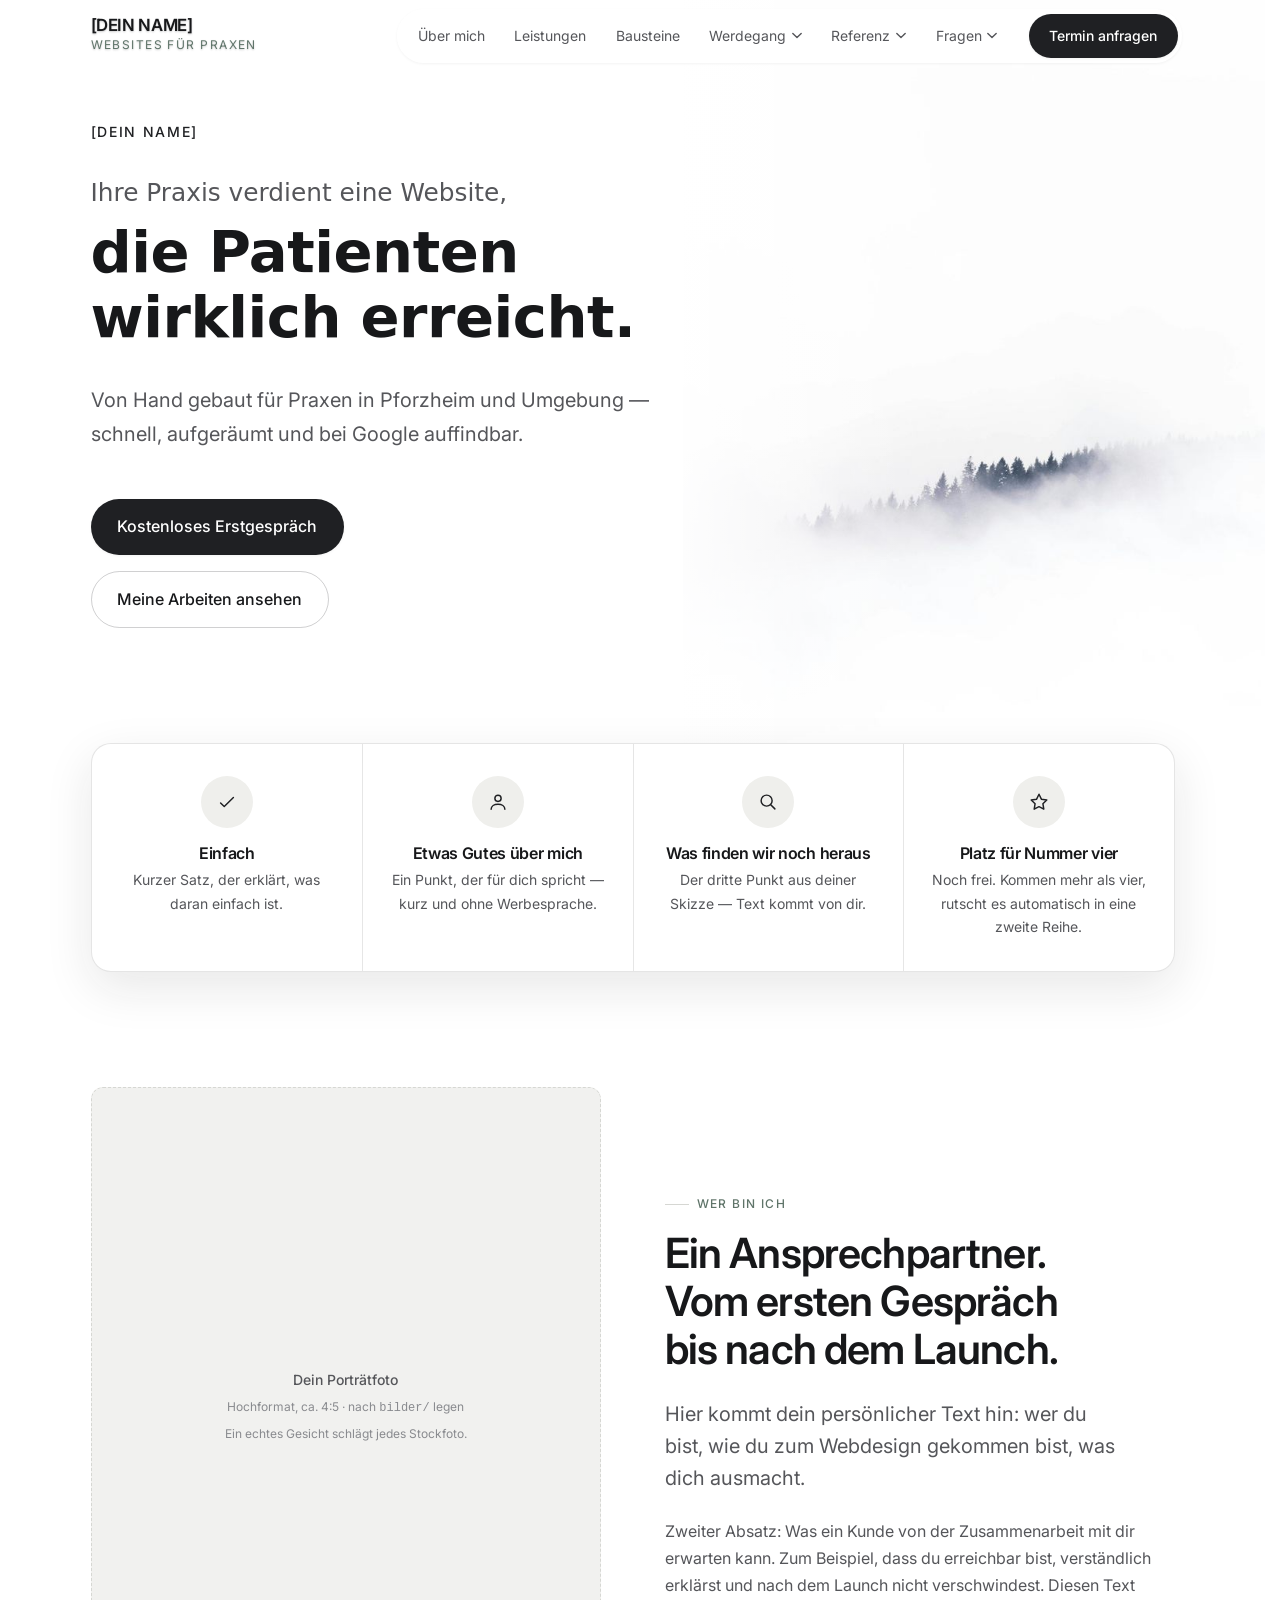
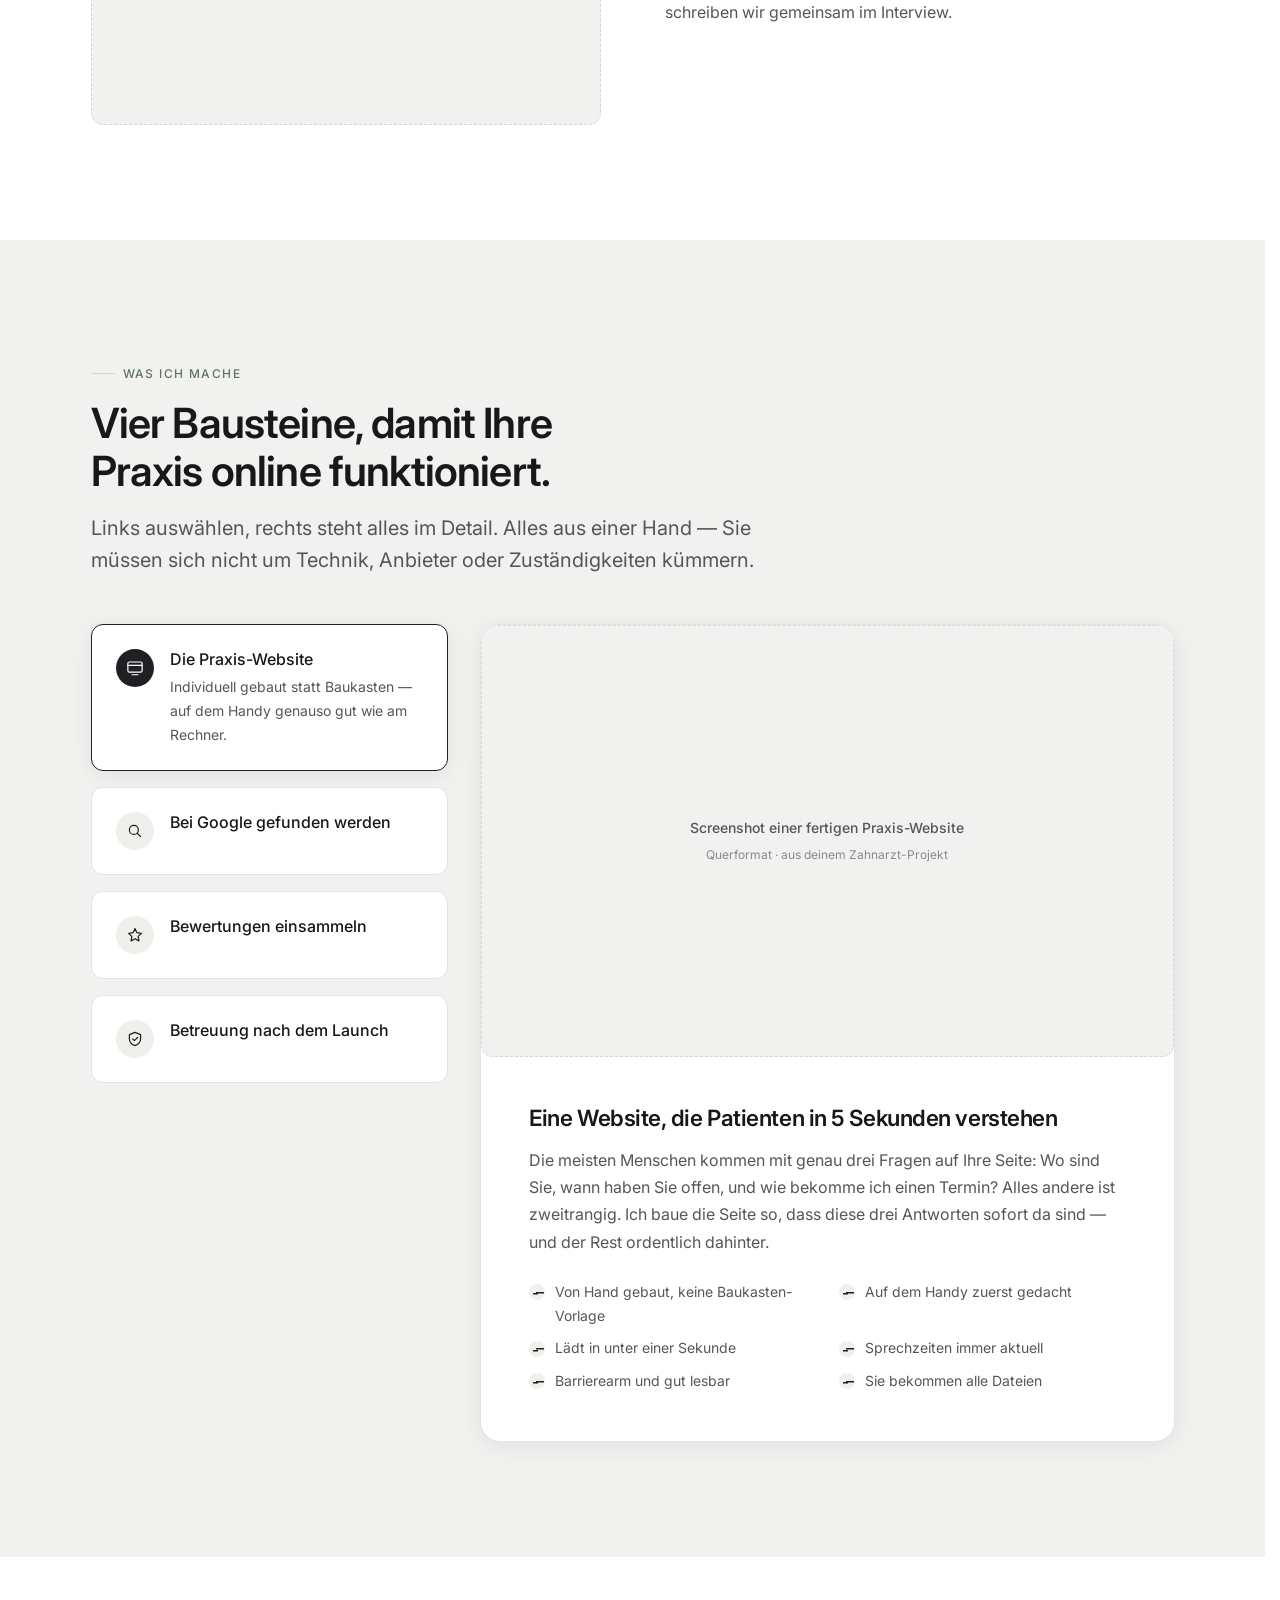
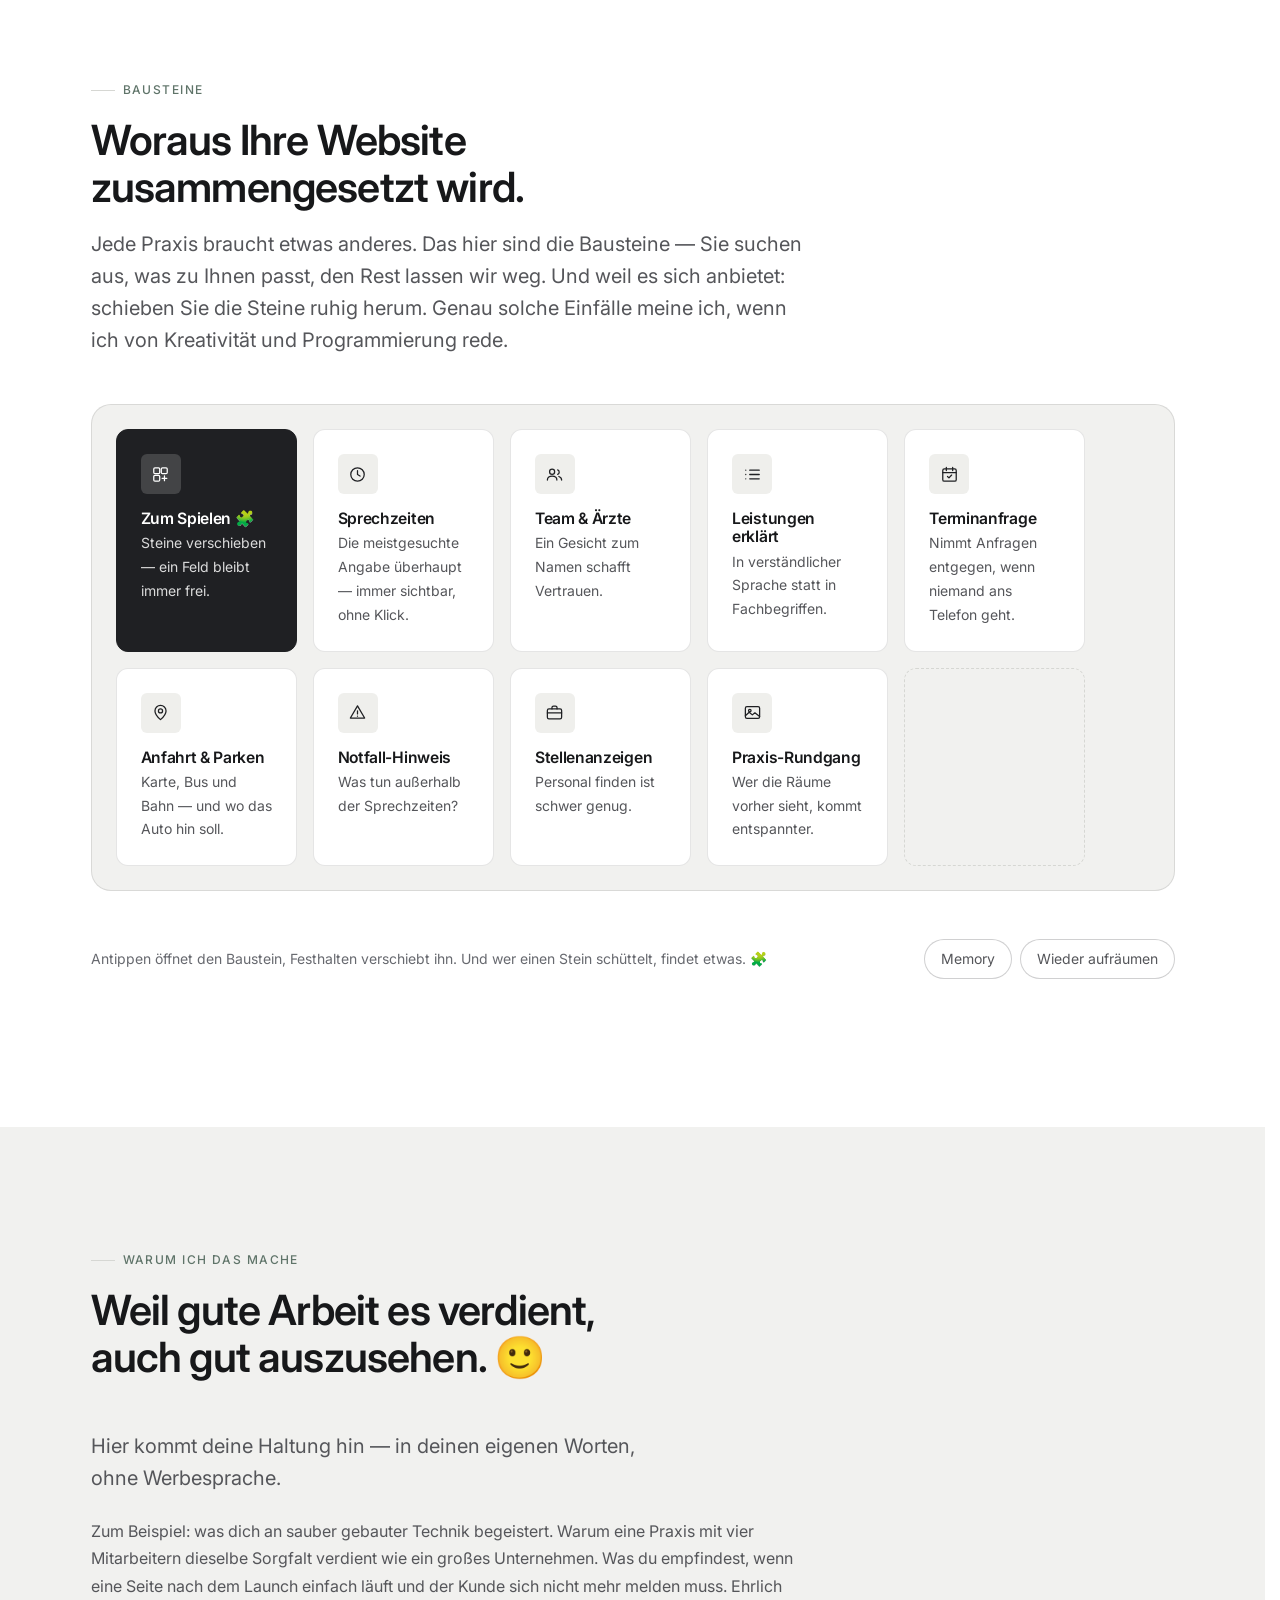
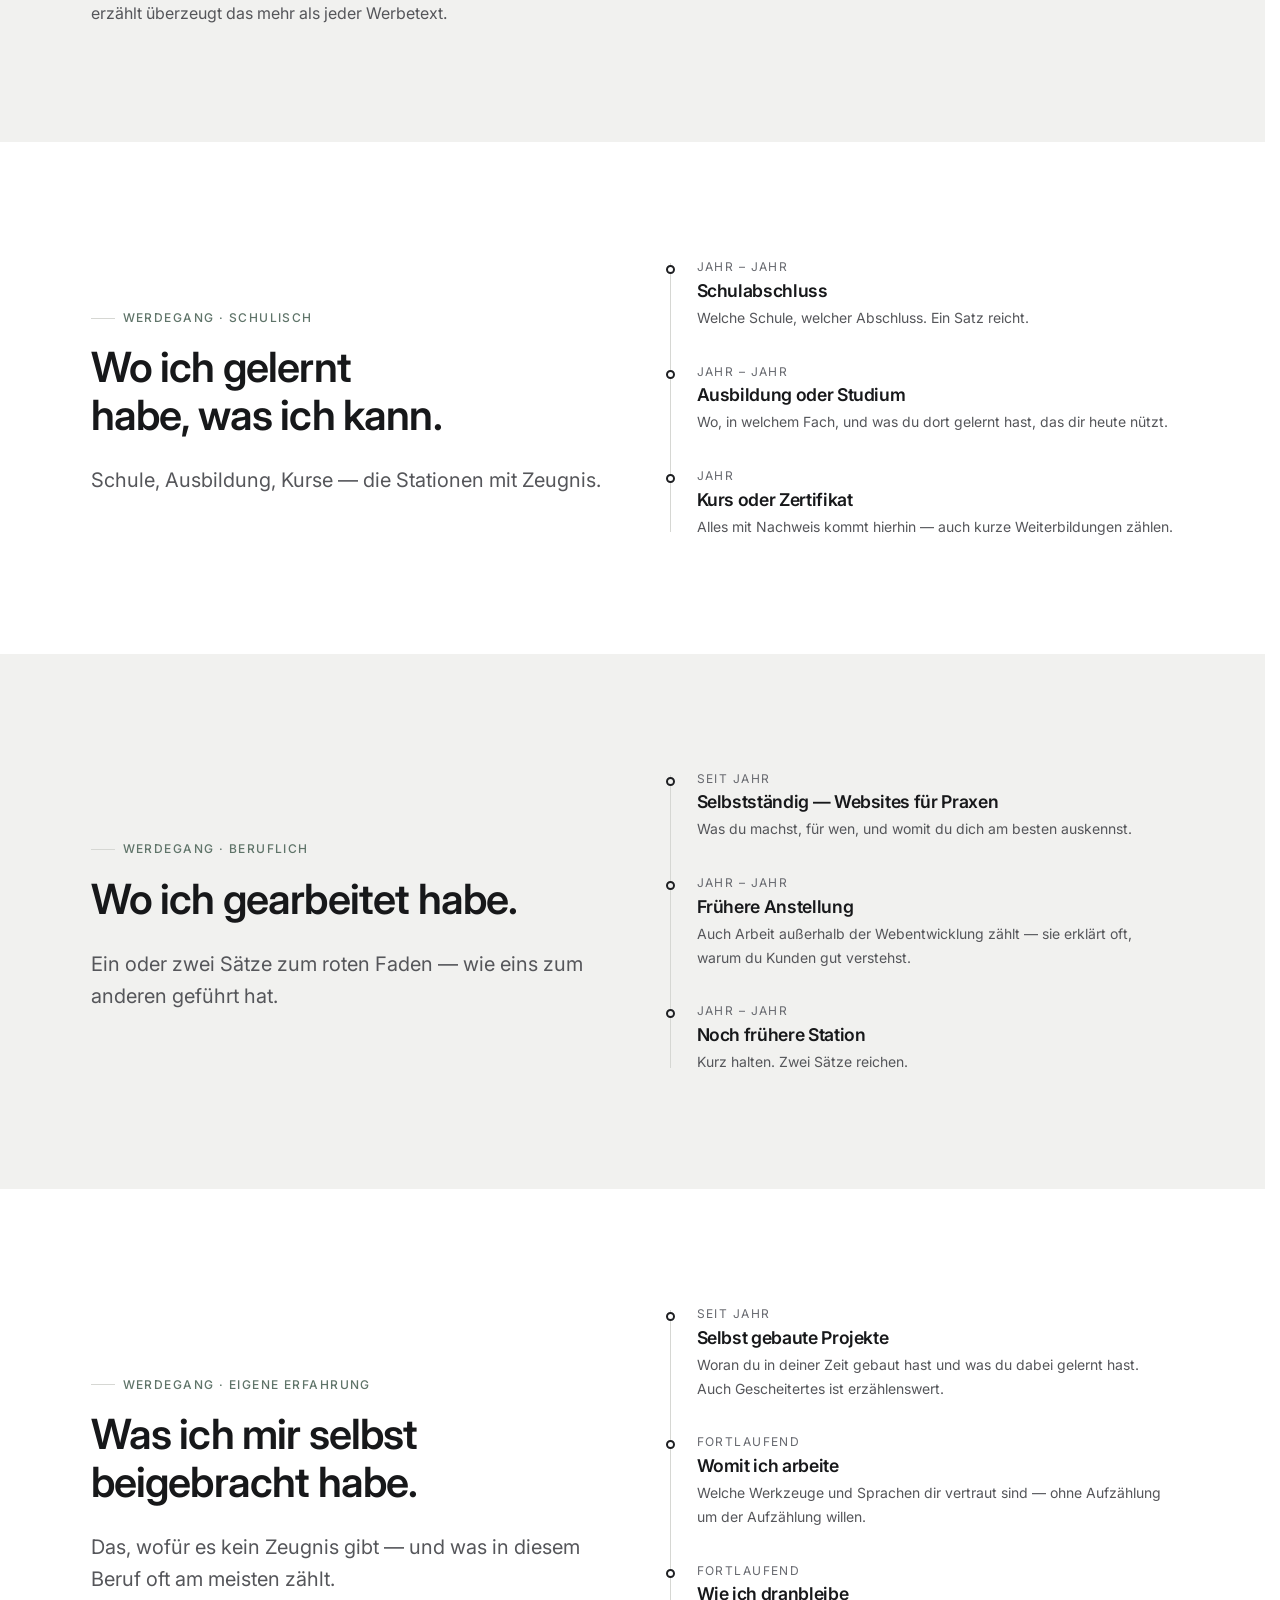
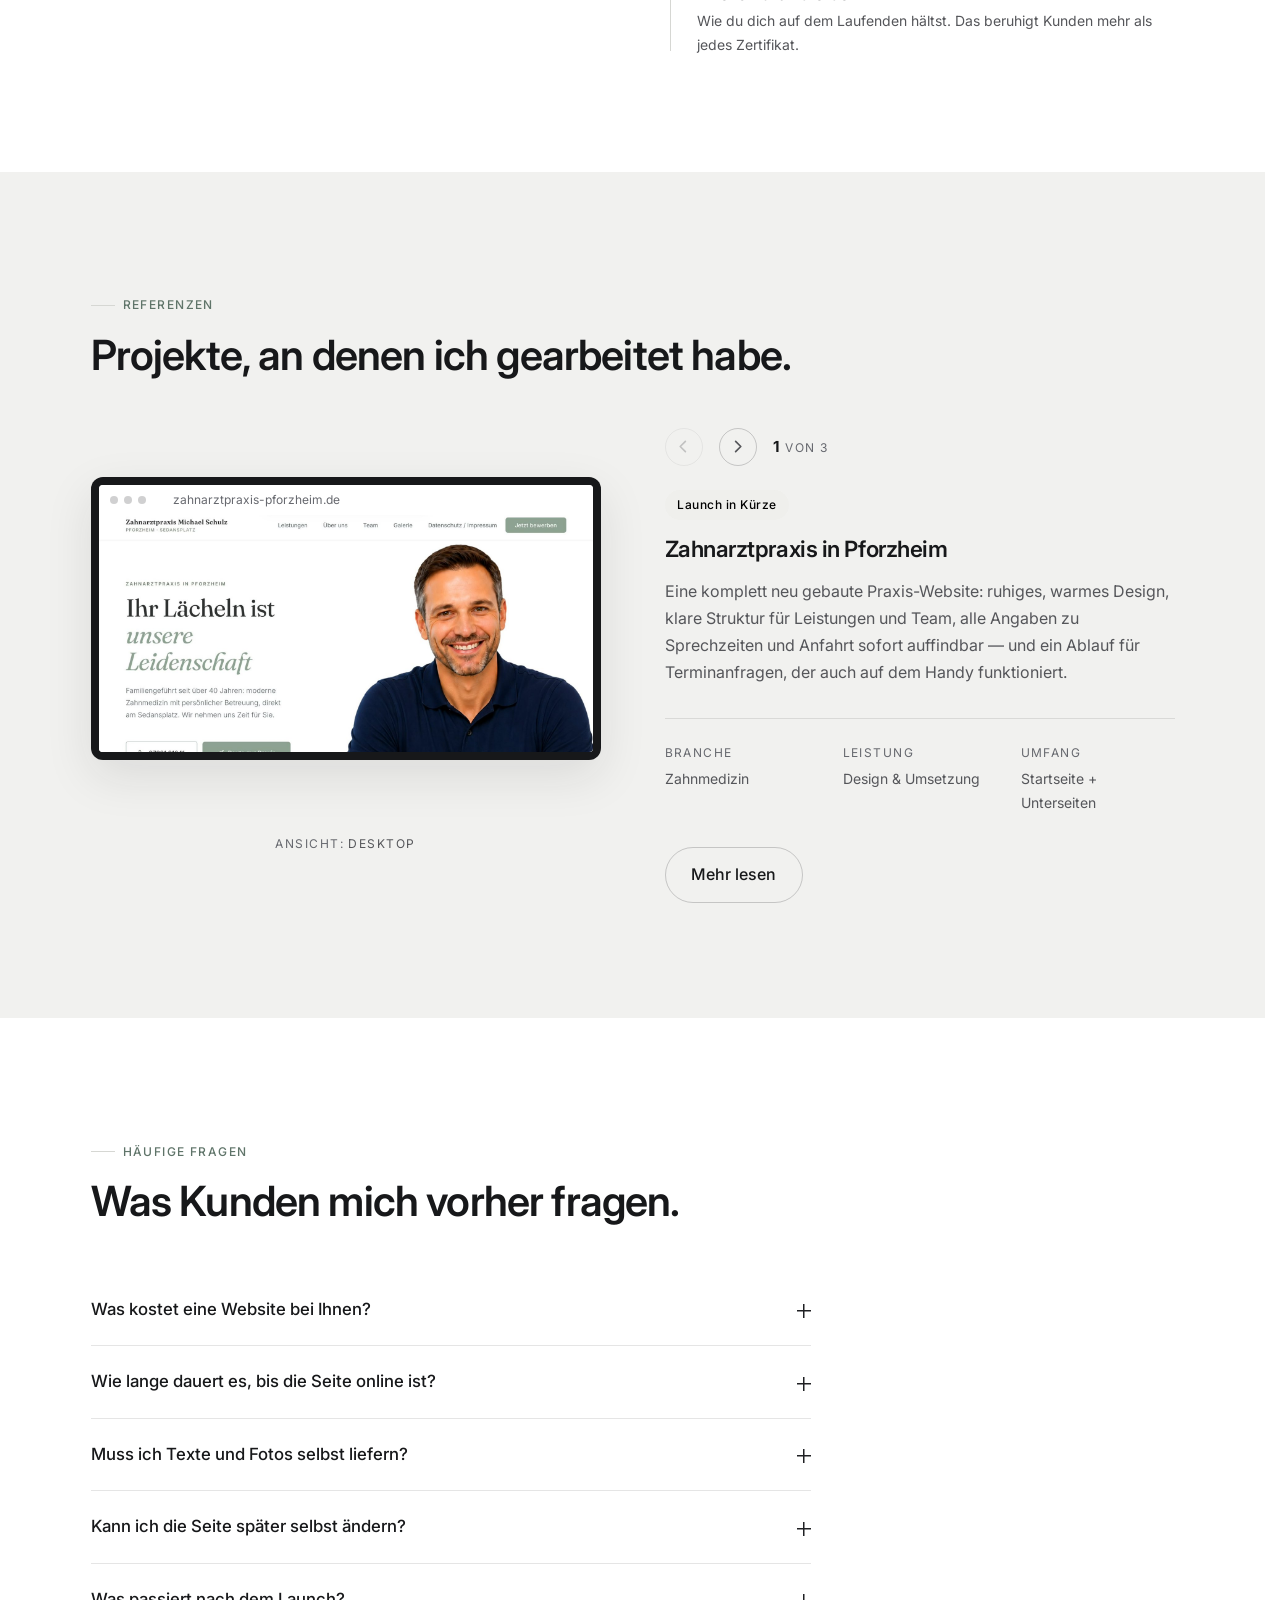
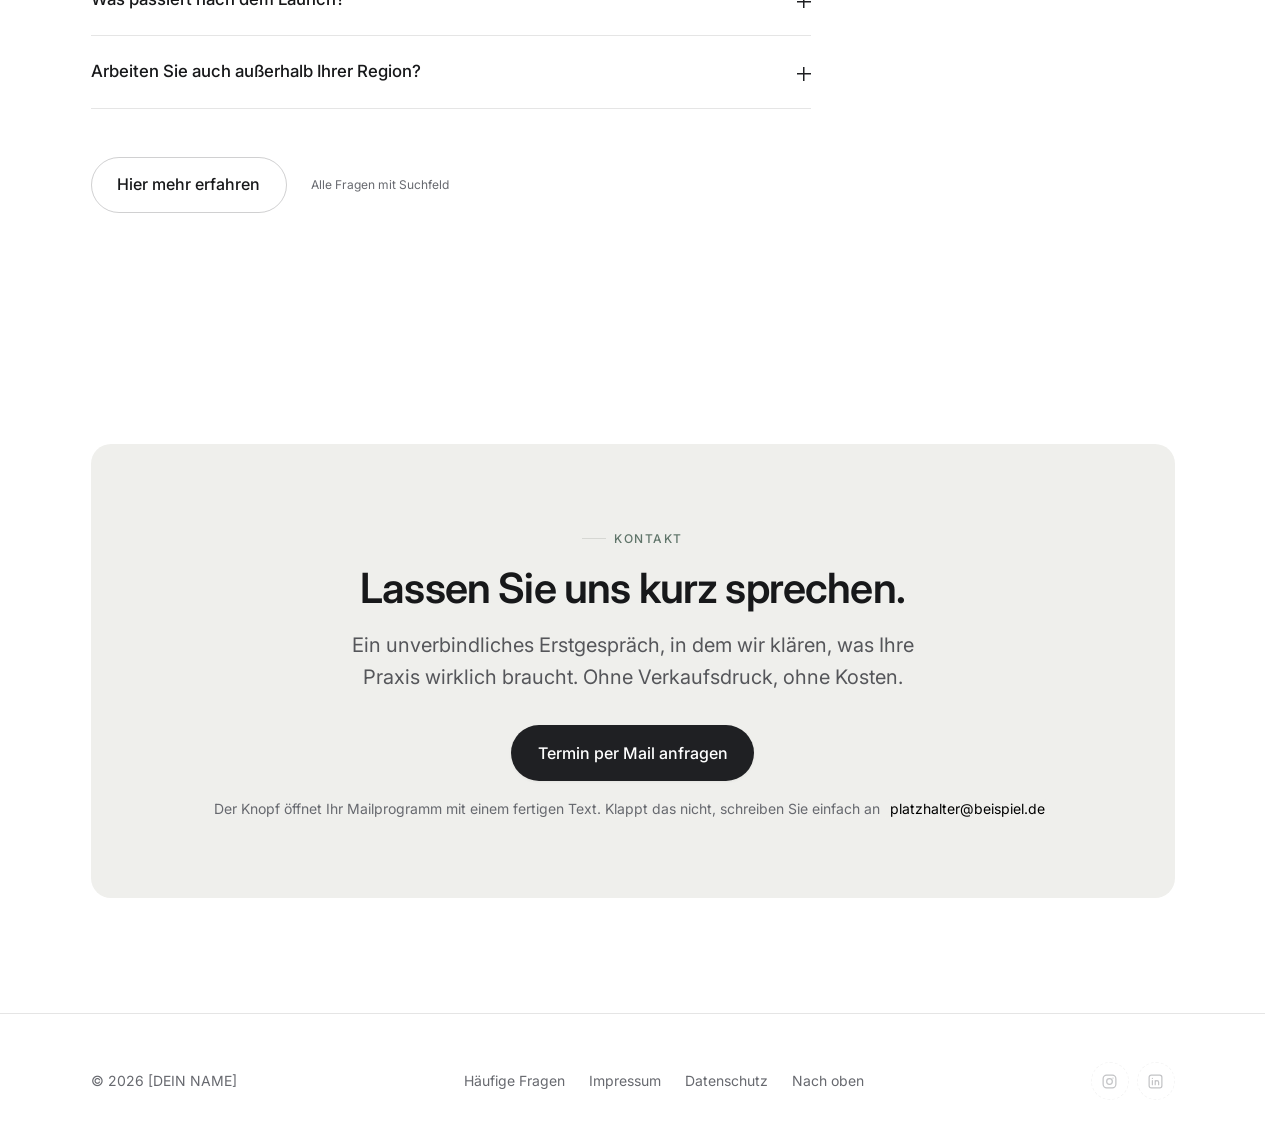
==== commit 75de61d6: "Abschnitte fliegen beim Scrollen herein, jeder aus seiner Richtung Eine Handschrift, mehrere Richtun" ====
--- a/index.html
+++ b/index.html
@@ -276,7 +276,7 @@
        Liegt halb im Hintergrundbild, halb im nächsten Abschnitt.
        Vier Punkte, getrennt durch senkrechte Striche. Kommen mehr
        dazu, bricht die Leiste von selbst in eine zweite Reihe um. -->
-  <div class="container zwischenstueck reveal">
+  <div class="container zwischenstueck reveal reveal--knapp">
     <ul class="leistungsleiste">
 
       <li class="leistung">
@@ -343,7 +343,7 @@
     <div class="container">
       <div class="split split--media-left">
 
-        <div class="reveal">
+        <div class="reveal reveal--rechts">
           <span class="label">Wer bin ich</span>
           <h2>Ein Ansprechpartner. Vom ersten Gespräch bis nach dem Launch.</h2>
           <p class="lead" style="margin-top: var(--space-3);">
@@ -361,7 +361,7 @@
           </p>
         </div>
 
-        <div class="reveal">
+        <div class="reveal reveal--links">
           <div class="image-slot ratio-portrait">
             <!-- Wenn dein Foto da ist: <img src="bilder/kevin.jpg" alt="Porträt von [DEIN NAME]" /> -->
             <div class="image-slot-note">
@@ -394,9 +394,9 @@
            Links die Auswahl, rechts das Detailfenster. Aufgebaut als
            echte Reiter (role="tab"), damit es auch mit der Tastatur und
            mit Screenreadern funktioniert. Pfeiltasten blättern durch. -->
-      <div class="auswahl reveal">
-
-        <ul class="auswahl-liste" role="tablist" aria-label="Leistungen" aria-orientation="vertical">
+      <div class="auswahl">
+
+        <ul class="auswahl-liste" data-folge="li" data-folge-art="reveal--links" data-folge-takt="90" role="tablist" aria-label="Leistungen" aria-orientation="vertical">
 
           <li>
             <button class="auswahl-knopf" type="button" role="tab"
@@ -469,7 +469,7 @@
 
         <!-- Unter 940px zeigt main.js das hier als Pop-up-Fenster,
              darüber steht es ganz normal rechts daneben. -->
-        <dialog class="auswahl-fenster" aria-label="Leistung im Detail">
+        <dialog class="auswahl-fenster reveal reveal--rechts" aria-label="Leistung im Detail">
         <button class="auswahl-fenster-zu" type="button" data-fenster-zu aria-label="Fenster schließen">&times;</button>
         <div class="auswahl-detail">
 
@@ -623,8 +623,8 @@
       <!-- Der graue Rahmen ist ein Spielfeld: main.js macht die Kacheln
            ab 720px Breite mit Maus und Finger verschiebbar. Ohne
            JavaScript bleibt es ein ganz normales Raster. -->
-      <div class="spielfeld reveal">
-      <ul class="bausteine">
+      <div class="spielfeld">
+      <ul class="bausteine" data-folge="li" data-folge-art="reveal--knapp" data-folge-takt="55">
 
         <li class="baustein baustein--spiel">
           <span class="baustein-symbol" aria-hidden="true">
@@ -830,7 +830,7 @@
         <h2>Weil gute Arbeit es verdient, auch gut auszusehen. 🙂</h2>
       </div>
 
-      <div class="container-text reveal" style="padding-inline: 0;">
+      <div class="container-text reveal reveal--tief" style="padding-inline: 0;">
         <p class="lead">
           <span class="platzhalter">
             Hier kommt deine Haltung hin — in deinen eigenen Worten, ohne
@@ -859,7 +859,7 @@
     <div class="container">
       <div class="split">
 
-        <div class="reveal">
+        <div class="reveal reveal--links">
           <span class="label">Werdegang · Schulisch</span>
           <h2>Wo ich gelernt habe, was ich kann.</h2>
           <p class="lead" style="margin-top: var(--space-3);">
@@ -867,7 +867,7 @@
           </p>
         </div>
 
-        <div class="timeline reveal">
+        <div class="timeline" data-folge=".timeline-item" data-folge-art="reveal--rechts" data-folge-takt="80">
 
           <div class="timeline-item">
             <span class="timeline-time platzhalter">Jahr – Jahr</span>
@@ -905,7 +905,7 @@
     <div class="container">
       <div class="split split--media-left">
 
-        <div class="timeline reveal">
+        <div class="timeline" data-folge=".timeline-item" data-folge-art="reveal--rechts" data-folge-takt="80">
 
           <div class="timeline-item">
             <span class="timeline-time platzhalter">seit Jahr</span>
@@ -933,7 +933,7 @@
 
         </div>
 
-        <div class="reveal">
+        <div class="reveal reveal--links">
           <span class="label">Werdegang · Beruflich</span>
           <h2>Wo ich gearbeitet habe.</h2>
           <p class="lead" style="margin-top: var(--space-3);">
@@ -951,7 +951,7 @@
     <div class="container">
       <div class="split">
 
-        <div class="reveal">
+        <div class="reveal reveal--links">
           <span class="label">Werdegang · Eigene Erfahrung</span>
           <h2>Was ich mir selbst beigebracht habe.</h2>
           <p class="lead" style="margin-top: var(--space-3);">
@@ -959,7 +959,7 @@
           </p>
         </div>
 
-        <div class="timeline reveal">
+        <div class="timeline" data-folge=".timeline-item" data-folge-art="reveal--rechts" data-folge-takt="80">
 
           <div class="timeline-item">
             <span class="timeline-time platzhalter">seit Jahr</span>
@@ -1007,7 +1007,7 @@
 
       <div class="split" style="align-items: start;">
 
-        <div class="geraete-galerie reveal">
+        <div class="geraete-galerie reveal reveal--links">
           <div class="geraet-buehne">
             <div class="geraet hat-bilder" data-geraet="desktop">
               <span class="geraet-schlitz" aria-hidden="true"></span>
@@ -1031,7 +1031,7 @@
           <p class="geraet-name" aria-hidden="true">Ansicht: <span data-geraet-name>Desktop</span></p>
         </div>
 
-        <div class="referenz-blaettern reveal">
+        <div class="referenz-blaettern reveal reveal--rechts">
 
           <div class="blaetter-kopf">
             <button class="blaetter-knopf" type="button"
@@ -1141,7 +1141,7 @@
         <h2>Was Kunden mich vorher fragen.</h2>
       </div>
 
-      <div class="faq reveal">
+      <div class="faq" data-folge=".faq-item" data-folge-art="reveal--knapp" data-folge-takt="60">
 
         <details class="faq-item">
           <summary>Was kostet eine Website bei Ihnen?</summary>
@@ -1223,7 +1223,7 @@
   <!-- ══════════ 9. KONTAKT ══════════ -->
   <section class="section" id="kontakt">
     <div class="container">
-      <div class="kontakt-box reveal">
+      <div class="kontakt-box reveal reveal--tief">
 
         <span class="label" style="justify-content: center;">Kontakt</span>
         <h2>Lassen Sie uns kurz sprechen.</h2>
--- a/CSS/styles.css
+++ b/CSS/styles.css
@@ -1488,6 +1488,11 @@
   transition: none !important;
   animation: none !important;
 }
+/* Wichtig dazu: ohne laufende Animation bliebe die Deckkraft aus
+   .reveal auf 0 und die Steine wären unsichtbar. Fällt die Messung
+   also mit dem Einblenden zusammen, gilt hier schlicht "sichtbar ist
+   sichtbar" — lieber ohne Bewegung als ein leeres Feld. */
+.spielfeld.misst .baustein.reveal.is-visible { opacity: 1; }
 .spielfeld.ist-spielbar .baustein {
   cursor: grab;
   user-select: none;
@@ -2367,12 +2372,65 @@
    Erst wenn main.js läuft, setzt es .js auf <html> und die Animation
    schaltet sich ein. So bleibt die Seite auch dann lesbar, wenn das
    Skript blockiert wird oder nicht lädt. */
-.reveal {
-  transition: opacity var(--duration-lg) var(--ease),
-              transform var(--duration-lg) var(--ease);
-}
-html.js .reveal { opacity: 0; transform: translateY(20px); }
-html.js .reveal.is-visible { opacity: 1; transform: none; }
+/* Eine Handschrift, mehrere Richtungen. Überall dieselbe Kurve,
+   dasselbe Aufblenden, nie eine Drehung und nie ein Zoom — anders
+   sind nur Richtung, Weglänge und Rhythmus. So wirkt jeder Abschnitt
+   eigen, ohne dass die Seite aus verschiedenen Baukästen zusammen-
+   gesetzt aussieht.
+
+   Bewusst animation statt transition: Bausteine, Nav-Punkte und
+   Karussell bringen eigene transition-Regeln mit, die eine transition
+   an dieser Stelle überschreiben würde. Animationen laufen daneben her.
+
+   Einmal eingeblendet bleibt es sichtbar — main.js hört nach dem
+   ersten Mal auf zu beobachten. Beim Zurückscrollen passiert nichts. */
+
+html.js .reveal { opacity: 0; }
+html.js .reveal.is-visible {
+  animation: reveal-hoch var(--reveal-dauer, 0.7s) var(--ease)
+             var(--verzoegerung, 0ms) both;
+}
+
+/* Nach dem Lauf die Animation abräumen. Ein stehengebliebenes
+   animation-fill-mode hält den Endwert für transform fest und würde
+   spätere Werte blockieren — etwa beim Verschieben der Bausteine. */
+html.js .reveal.ist-fertig { opacity: 1; animation: none; }
+
+html.js .reveal--links.is-visible  { animation-name: reveal-links; }
+html.js .reveal--rechts.is-visible { animation-name: reveal-rechts; }
+html.js .reveal--tief.is-visible   { animation-name: reveal-tief;  --reveal-dauer: 0.85s; }
+html.js .reveal--knapp.is-visible  { animation-name: reveal-knapp; --reveal-dauer: 0.55s; }
+
+@keyframes reveal-hoch {
+  from { opacity: 0; transform: translateY(22px); }
+  to   { opacity: 1; transform: none; }
+}
+@keyframes reveal-links {
+  from { opacity: 0; transform: translateX(-30px); }
+  to   { opacity: 1; transform: none; }
+}
+@keyframes reveal-rechts {
+  from { opacity: 0; transform: translateX(30px); }
+  to   { opacity: 1; transform: none; }
+}
+/* Weiter und langsamer — für die großen Blöcke, die einen Abschnitt
+   abschließen. */
+@keyframes reveal-tief {
+  from { opacity: 0; transform: translateY(42px); }
+  to   { opacity: 1; transform: none; }
+}
+/* Kaum Weg, dafür schnell — für alles, was nur kurz antippen soll. */
+@keyframes reveal-knapp {
+  from { opacity: 0; transform: translateY(10px); }
+  to   { opacity: 1; transform: none; }
+}
+
+/* Das Detailfenster der Leistungen ist am Handy ein echtes Pop-up und
+   damit display:none, bis es geöffnet wird. Der Beobachter sieht es
+   dort nie — ohne diese Zeile bliebe es beim Öffnen unsichtbar. */
+@media (max-width: 939px) {
+  html.js .auswahl-fenster.reveal { opacity: 1; animation: none; }
+}
 
 /* Wer Bewegung im System abgeschaltet hat, bekommt keine. */
 @media (prefers-reduced-motion: reduce) {
@@ -2381,5 +2439,5 @@
     animation-duration: 0.01ms !important;
     transition-duration: 0.01ms !important;
   }
-  html.js .reveal { opacity: 1; transform: none; }
-}
+  html.js .reveal { opacity: 1; transform: none; animation: none; }
+}
